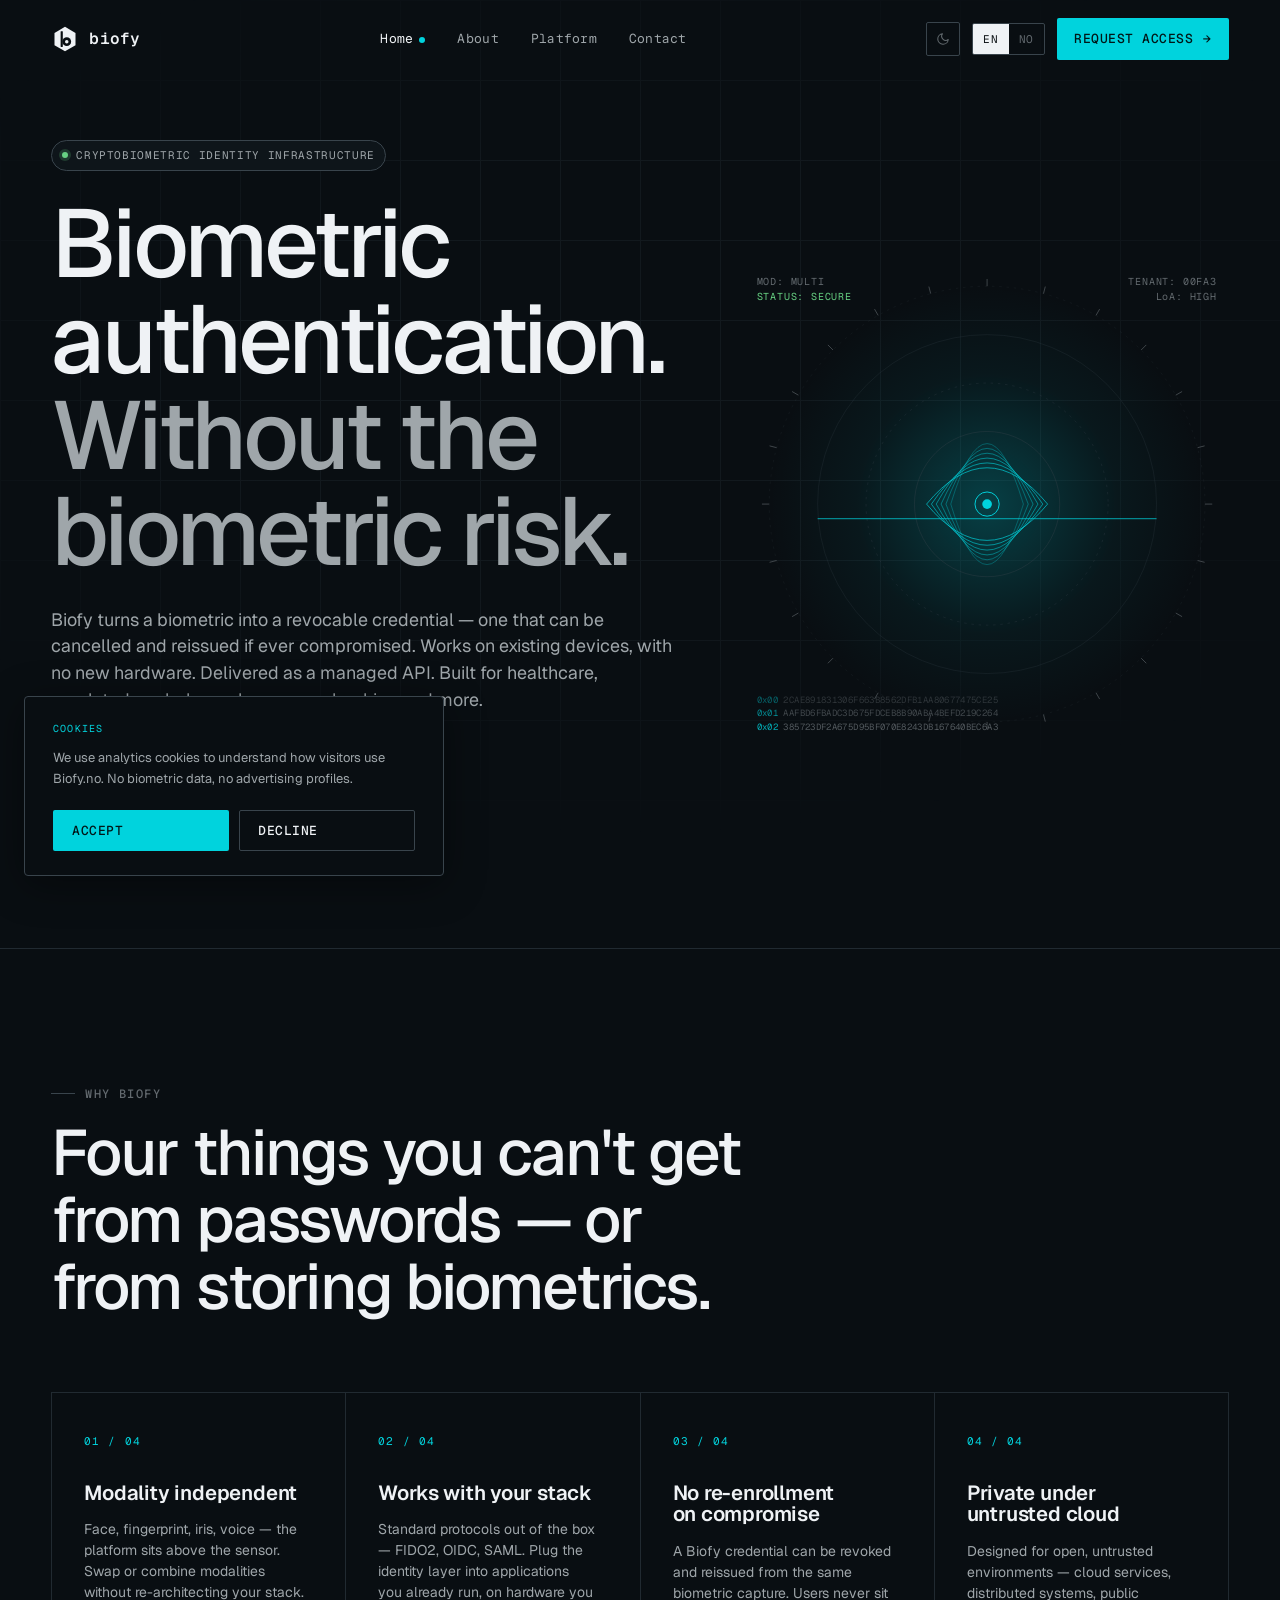
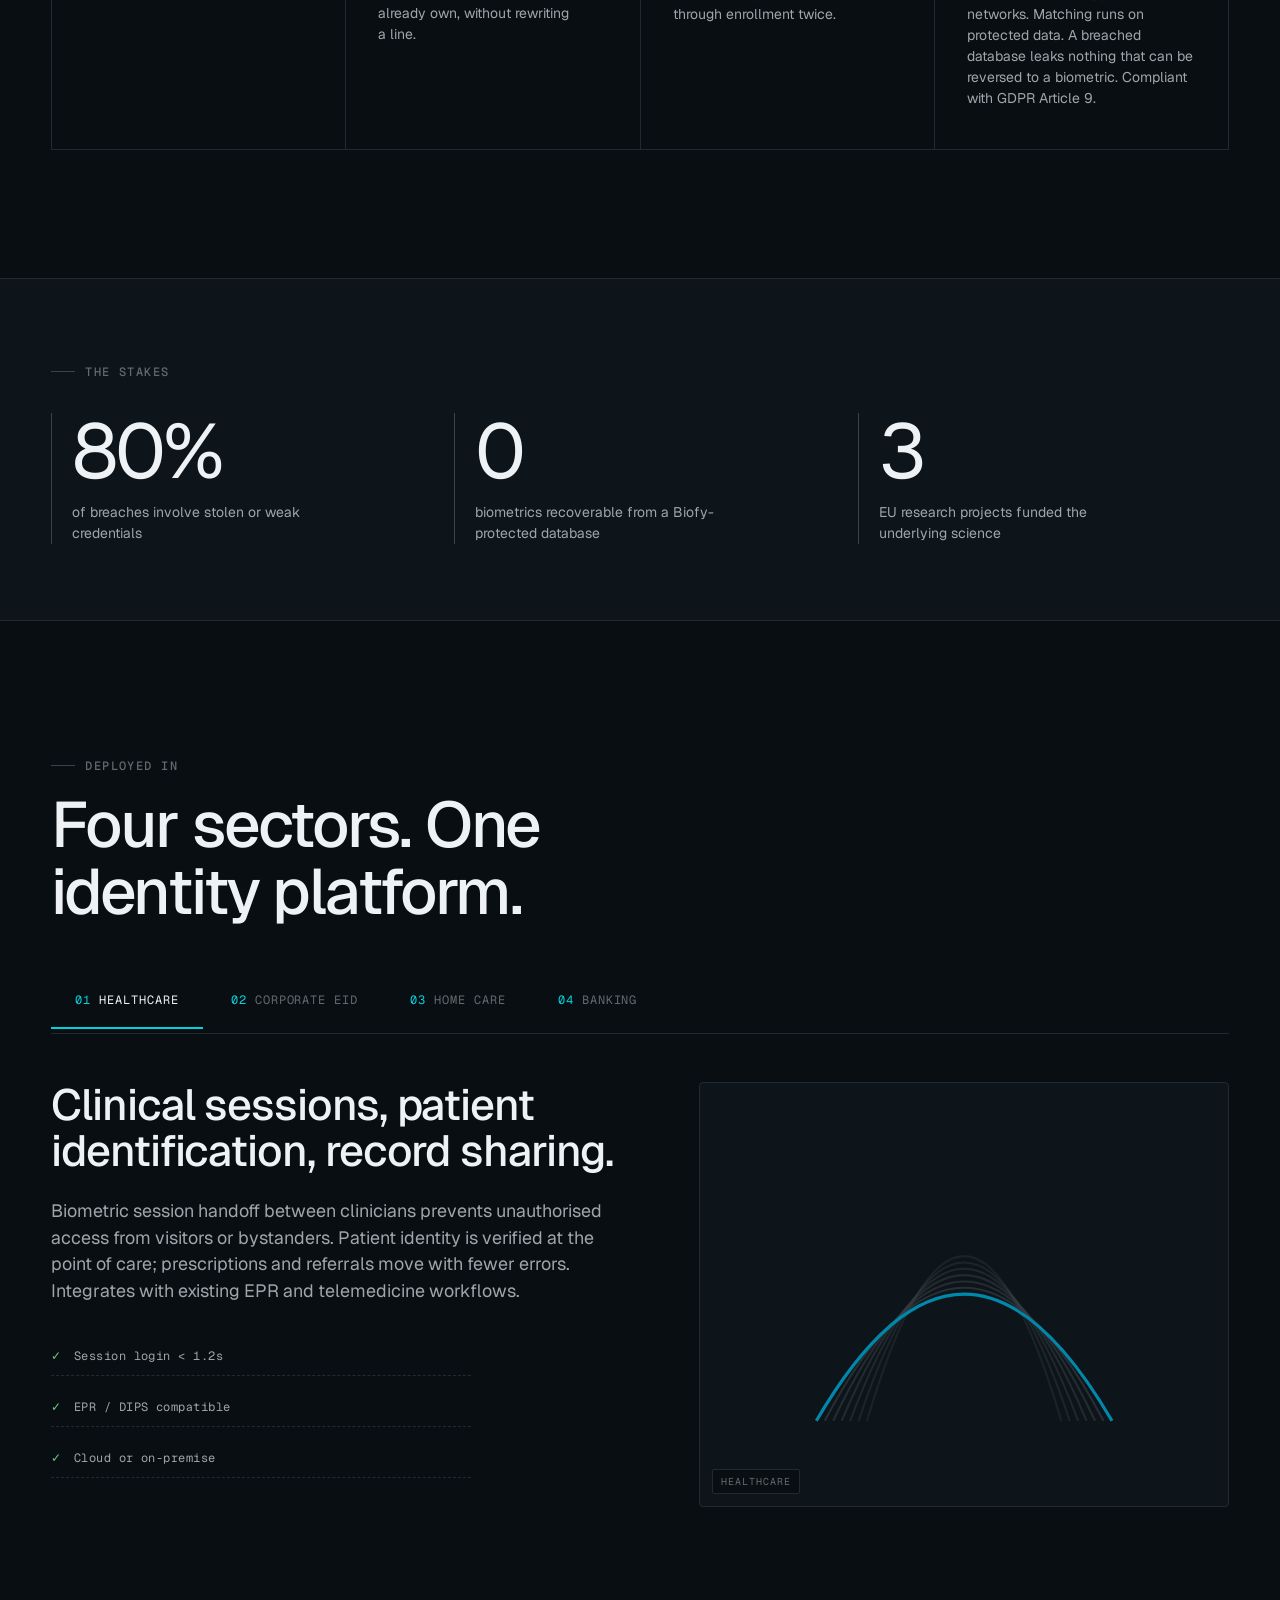
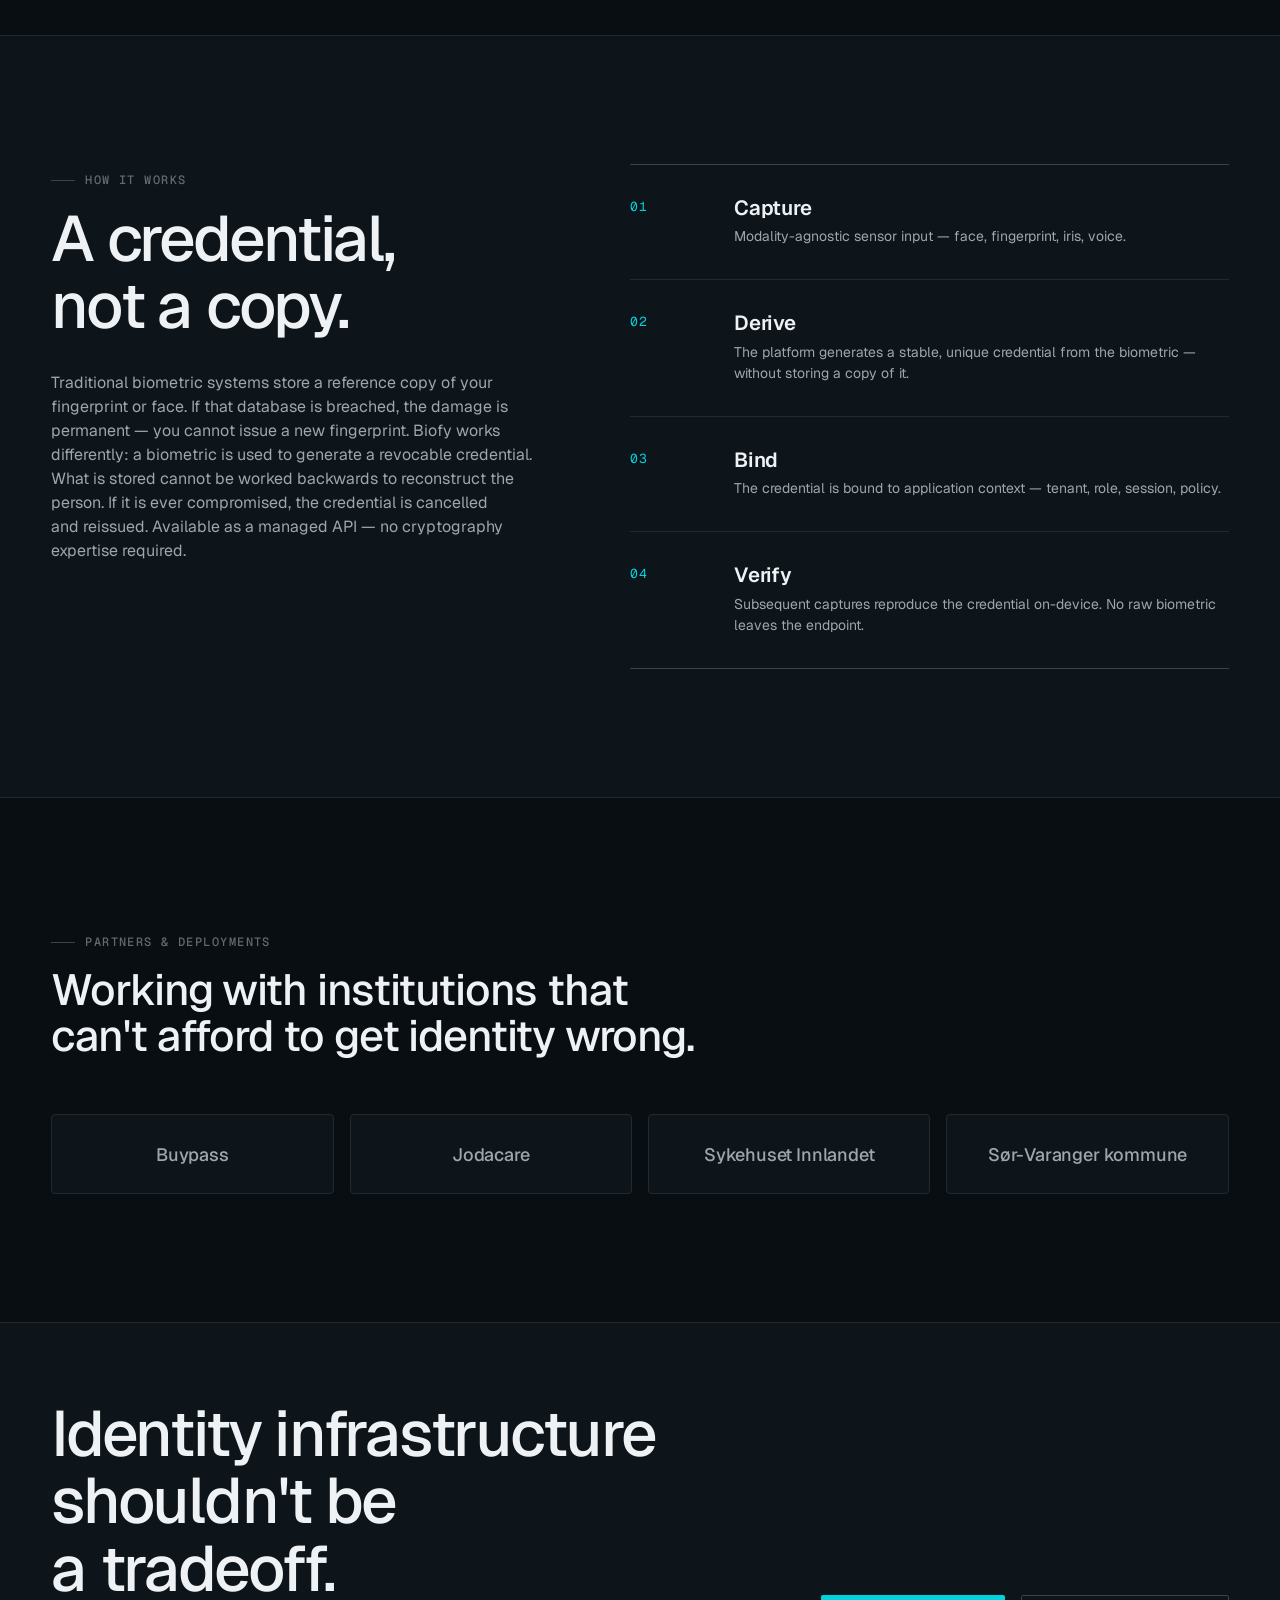
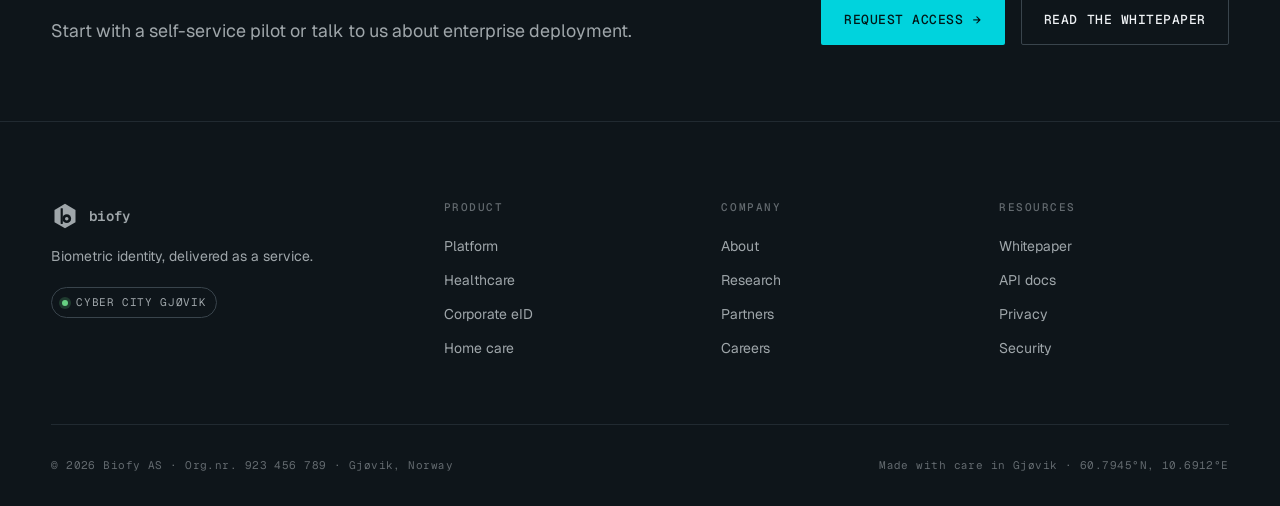
==== index.html @ 2d78adfe "Added intial web" ====
<!DOCTYPE html><html lang="en" data-theme="dark" data-scroll-behavior="smooth"><head><meta charSet="utf-8"/><meta name="viewport" content="width=device-width, initial-scale=1"/><link rel="stylesheet" href="/_next/static/chunks/0jp2jo.obcxv0.css" data-precedence="next"/><link rel="preload" as="script" fetchPriority="low" href="/_next/static/chunks/0y_wgo4lu8n.h.js"/><script src="/_next/static/chunks/0pqt~8bl3ukh4.js" async=""></script><script src="/_next/static/chunks/0v9c2uadhpd-i.js" async=""></script><script src="/_next/static/chunks/11wkea2fau5qv.js" async=""></script><script src="/_next/static/chunks/turbopack-0gbx_bzc98.e-.js" async=""></script><script src="/_next/static/chunks/089bbpl0bg1zu.js" async=""></script><script src="/_next/static/chunks/0~1-0-_nb18x6.js" async=""></script><script src="/_next/static/chunks/01xlw8hd842-c.js" async=""></script><script src="/_next/static/chunks/0p.-lf2bqux9h.js" async=""></script><script src="/_next/static/chunks/0ljwtwwk5x-9u.js" async=""></script><title>Biometric Authentication Without the Biometric Risk</title><meta name="description" content="Biofy turns a biometric into a revocable credential — one that can be cancelled and reissued if ever compromised. Works on existing devices. Built for healthcare, corporate eID, home care, and banking."/><meta name="robots" content="index, follow"/><link rel="canonical" href="https://biofy.no"/><meta property="og:title" content="Biometric Authentication Without the Biometric Risk | Biofy"/><meta property="og:description" content="Biofy turns a biometric into a revocable credential — one that can be cancelled and reissued if ever compromised. Works on existing devices. Built for healthcare, corporate eID, home care, and banking."/><meta property="og:url" content="https://biofy.no"/><meta property="og:image" content="https://biofy.no/opengraph-image?a1b4f851bb68a348"/><meta property="og:image:type" content="image/png"/><meta property="og:image:width" content="1200"/><meta property="og:image:height" content="630"/><meta property="og:image:alt" content="Biofy — Biometric authentication without the biometric risk"/><meta name="twitter:card" content="summary_large_image"/><meta name="twitter:title" content="Biofy — Biometric authentication without the biometric risk"/><meta name="twitter:description" content="Biofy turns a biometric into a revocable credential — breach-safe, revocable, and delivered as a managed API."/><meta name="twitter:image" content="https://biofy.no/opengraph-image?a1b4f851bb68a348"/><meta name="twitter:image:alt" content="Biofy — Biometric authentication without the biometric risk"/><meta name="twitter:image:type" content="image/png"/><meta name="twitter:image:width" content="1200"/><meta name="twitter:image:height" content="630"/><link rel="icon" href="/icon.svg?icon.0kzghrd9e~~87.svg" sizes="any" type="image/svg+xml"/><script>
(function(){try{var t=localStorage.getItem('biofy-theme');if(t!=='dark'&&t!=='light')t='dark';document.documentElement.setAttribute('data-theme',t);}catch(e){document.documentElement.setAttribute('data-theme','dark');}})();
</script><script src="/_next/static/chunks/03~yq9q893hmn.js" noModule=""></script></head><body><div hidden=""><!--$--><!--/$--></div><script type="application/ld+json">{"@context":"https://schema.org","@type":"Organization","name":"Biofy AS","url":"https://biofy.no","foundingDate":"2020","description":"Norwegian deep-tech company commercialising cryptobiometric identity, developed at Cyber City, NTNU.","address":{"@type":"PostalAddress","addressLocality":"Gjøvik","addressCountry":"NO"},"contactPoint":{"@type":"ContactPoint","email":"hello@biofy.no","contactType":"customer service"},"sameAs":["https://biofy.no"]}</script><nav class="nav "><div class="container nav-inner"><a class="logo" href="/"><svg width="28" height="28" viewBox="0 0 64 64" fill="none" class="block shrink-0" aria-label="Biofy mark"><defs><mask id="bmask-28"><rect width="64" height="64" fill="white"></rect><rect x="22" y="14" width="5" height="36" fill="black" rx="1"></rect><circle cx="36" cy="38" r="10" fill="black"></circle><circle cx="36" cy="38" r="4" fill="white"></circle></mask></defs><path d="M32 4 L56 18 L56 46 L32 60 L8 46 L8 18 Z" fill="currentColor" mask="url(#bmask-28)"></path><circle cx="36" cy="38" r="2" fill="currentColor"></circle></svg><span>biofy</span></a><div class="nav-links"><a class="nav-link active" href="/">Home</a><a class="nav-link " href="/about">About</a><a class="nav-link " href="/platform">Platform</a><a class="nav-link " href="/contact">Contact</a></div><div class="nav-actions"><button aria-label="Toggle theme" style="width:34px;height:34px;border:1px solid var(--line-strong);border-radius:var(--radius);display:grid;place-items:center;color:var(--fg-muted);transition:color 0.15s, border-color 0.15s"><svg viewBox="0 0 24 24" fill="none" stroke="currentColor" stroke-width="1.8" stroke-linecap="round" stroke-linejoin="round" style="width:14px;height:14px"><path d="M21 12.8A9 9 0 1 1 11.2 3a7 7 0 0 0 9.8 9.8z"></path></svg></button><div class="lang-switch"><button class="active">EN</button><button class="">NO</button></div><a class="btn btn-primary" style="padding:10px 16px" href="/contact">Request access<!-- --> <span class="arrow">→</span></a><button class="nav-toggle" aria-label="menu"><span></span></button></div></div></nav><main><section class="section" style="padding-top:140px;padding-bottom:80px;position:relative;overflow:hidden"><div class="grid-bg"></div><div class="container" style="position:relative"><div class="hero-grid" style="display:grid;grid-template-columns:minmax(0, 1.3fr) minmax(0, 1fr);gap:64px;align-items:center"><div><div class="chip"><span class="dot"></span>Cryptobiometric identity infrastructure</div><h1 class="h-display" style="margin-top:24px"><span style="display:block;color:var(--fg)">Biometric authentication.</span><span style="display:block;color:var(--fg-dim)">Without the biometric risk.</span></h1><p class="lede" style="margin-top:28px;max-width:56ch">Biofy turns a biometric into a revocable credential — one that can be cancelled and reissued if ever compromised. Works on existing devices, with no new hardware. Delivered as a managed API. Built for healthcare, regulated workplaces, home care, banking and more.</p><div class="row" style="margin-top:40px"><a class="btn btn-primary" href="/platform">See the platform<!-- --> <span class="arrow">→</span></a><a class="btn btn-ghost" href="/contact">Request access</a></div><div style="margin-top:48px;font-family:var(--font-mono);font-size:11px;letter-spacing:0.12em;text-transform:uppercase;color:var(--fg-muted);display:flex;gap:16px;flex-wrap:wrap"><span style="display:inline-flex;align-items:center;gap:8px"><span style="width:4px;height:4px;background:var(--signal);border-radius:50%"></span>NTNU NISlab</span><span style="display:inline-flex;align-items:center;gap:8px"><span style="width:4px;height:4px;background:var(--signal);border-radius:50%"></span>ISO 27001 ready</span><span style="display:inline-flex;align-items:center;gap:8px"><span style="width:4px;height:4px;background:var(--signal);border-radius:50%"></span>API-first</span></div></div><div><div style="position:relative;width:100%;aspect-ratio:1/1;max-width:520px;margin:0 auto;opacity:0;transition:opacity 0.3s"><svg viewBox="0 0 400 400" style="position:absolute;inset:0;width:100%;height:100%"><defs><radialGradient id="hg" cx="50%" cy="50%"><stop offset="0%" stop-color="var(--accent)" stop-opacity="0.25"></stop><stop offset="60%" stop-color="var(--accent)" stop-opacity="0.05"></stop><stop offset="100%" stop-color="var(--accent)" stop-opacity="0"></stop></radialGradient></defs><circle cx="200" cy="200" r="180" fill="url(#hg)"></circle><circle cx="200" cy="200" r="60" fill="none" stroke="var(--line-strong)" stroke-width="0.5" opacity="0.6"></circle><circle cx="200" cy="200" r="100" fill="none" stroke="var(--line-strong)" stroke-width="0.5" stroke-dasharray="2 4" opacity="0.5"></circle><circle cx="200" cy="200" r="140" fill="none" stroke="var(--line-strong)" stroke-width="0.5" opacity="0.4"></circle><circle cx="200" cy="200" r="180" fill="none" stroke="var(--line-strong)" stroke-width="0.5" stroke-dasharray="2 4" opacity="0.3"></circle><line x1="380" y1="200" x2="386" y2="200" stroke="var(--fg-muted)" stroke-width="0.5"></line><line x1="373.9" y1="246.6" x2="379.7" y2="248.1" stroke="var(--fg-muted)" stroke-width="0.5"></line><line x1="355.9" y1="290" x2="361.1" y2="293" stroke="var(--fg-muted)" stroke-width="0.5"></line><line x1="327.3" y1="327.3" x2="331.5" y2="331.5" stroke="var(--fg-muted)" stroke-width="0.5"></line><line x1="290" y1="355.9" x2="293" y2="361.1" stroke="var(--fg-muted)" stroke-width="0.5"></line><line x1="246.6" y1="373.9" x2="248.1" y2="379.7" stroke="var(--fg-muted)" stroke-width="0.5"></line><line x1="200" y1="380" x2="200" y2="386" stroke="var(--fg-muted)" stroke-width="0.5"></line><line x1="153.4" y1="373.9" x2="151.9" y2="379.7" stroke="var(--fg-muted)" stroke-width="0.5"></line><line x1="110" y1="355.9" x2="107" y2="361.1" stroke="var(--fg-muted)" stroke-width="0.5"></line><line x1="72.7" y1="327.3" x2="68.5" y2="331.5" stroke="var(--fg-muted)" stroke-width="0.5"></line><line x1="44.1" y1="290" x2="38.9" y2="293" stroke="var(--fg-muted)" stroke-width="0.5"></line><line x1="26.1" y1="246.6" x2="20.3" y2="248.1" stroke="var(--fg-muted)" stroke-width="0.5"></line><line x1="20" y1="200" x2="14" y2="200" stroke="var(--fg-muted)" stroke-width="0.5"></line><line x1="26.1" y1="153.4" x2="20.3" y2="151.9" stroke="var(--fg-muted)" stroke-width="0.5"></line><line x1="44.1" y1="110" x2="38.9" y2="107" stroke="var(--fg-muted)" stroke-width="0.5"></line><line x1="72.7" y1="72.7" x2="68.5" y2="68.5" stroke="var(--fg-muted)" stroke-width="0.5"></line><line x1="110" y1="44.1" x2="107" y2="38.9" stroke="var(--fg-muted)" stroke-width="0.5"></line><line x1="153.4" y1="26.1" x2="151.9" y2="20.3" stroke="var(--fg-muted)" stroke-width="0.5"></line><line x1="200" y1="20" x2="200" y2="14" stroke="var(--fg-muted)" stroke-width="0.5"></line><line x1="246.6" y1="26.1" x2="248.1" y2="20.3" stroke="var(--fg-muted)" stroke-width="0.5"></line><line x1="290" y1="44.1" x2="293" y2="38.9" stroke="var(--fg-muted)" stroke-width="0.5"></line><line x1="327.3" y1="72.7" x2="331.5" y2="68.5" stroke="var(--fg-muted)" stroke-width="0.5"></line><line x1="355.9" y1="110" x2="361.1" y2="107" stroke="var(--fg-muted)" stroke-width="0.5"></line><line x1="373.9" y1="153.4" x2="379.7" y2="151.9" stroke="var(--fg-muted)" stroke-width="0.5"></line><path d="M 150 200 Q 200 140, 250 200 Q 200 260, 150 200" fill="none" stroke="var(--accent)" stroke-width="0.8" opacity="0.7"></path><path d="M 154 200 Q 200 132, 246 200 Q 200 268, 154 200" fill="none" stroke="var(--accent)" stroke-width="0.8" opacity="0.62"></path><path d="M 158 200 Q 200 124, 242 200 Q 200 276, 158 200" fill="none" stroke="var(--accent)" stroke-width="0.8" opacity="0.54"></path><path d="M 162 200 Q 200 116, 238 200 Q 200 284, 162 200" fill="none" stroke="var(--accent)" stroke-width="0.8" opacity="0.46"></path><path d="M 166 200 Q 200 108, 234 200 Q 200 292, 166 200" fill="none" stroke="var(--accent)" stroke-width="0.8" opacity="0.38"></path><path d="M 170 200 Q 200 100, 230 200 Q 200 300, 170 200" fill="none" stroke="var(--accent)" stroke-width="0.8" opacity="0.3"></path><line x1="60" y1="140" x2="340" y2="140" stroke="var(--accent)" stroke-width="1" opacity="0.6"></line><circle cx="200" cy="200" r="4" fill="var(--accent)"></circle><circle cx="200" cy="200" r="10" fill="none" stroke="var(--accent)" stroke-width="0.8"></circle></svg><div style="position:absolute;top:12px;left:12px;font-family:var(--font-mono);font-size:10px;letter-spacing:0.08em;color:var(--fg-muted)"><div>MOD: MULTI</div><div style="color:var(--signal)">STATUS: SECURE</div></div><div style="position:absolute;top:12px;right:12px;font-family:var(--font-mono);font-size:10px;letter-spacing:0.08em;color:var(--fg-muted);text-align:right"><div>TENANT: 00FA3</div><div>LoA: HIGH</div></div><div style="position:absolute;bottom:12px;left:12px;right:12px;font-family:var(--font-mono);font-size:9px;letter-spacing:0.04em;color:var(--fg-muted);line-height:1.5"><div style="opacity:0.4;white-space:nowrap;overflow:hidden"><span style="color:var(--accent)">0x<!-- -->00</span>  <span>3B8BD16DF83AA4919256CC4DC8DE916F1BF360EB</span></div><div style="opacity:0.6000000000000001;white-space:nowrap;overflow:hidden"><span style="color:var(--accent)">0x<!-- -->01</span>  <span>B9E81E4064CD1BB0549F121711EE6CE68998643A</span></div><div style="opacity:0.8;white-space:nowrap;overflow:hidden"><span style="color:var(--accent)">0x<!-- -->02</span>  <span>37356B24D15182C016D868E16AFE277EE73C687A</span></div></div></div></div></div></div></section><section class="section" style="border-top:1px solid var(--line)"><div class="container"><div class="reveal" style="max-width:800px;margin-bottom:72px"><span class="eyebrow">Why Biofy</span><h2 class="h1" style="margin-top:16px">Four things you can&#x27;t get from passwords — or from storing biometrics.</h2></div><div style="display:grid;grid-template-columns:repeat(auto-fit, minmax(260px, 1fr));border-top:1px solid var(--line);border-left:1px solid var(--line)"><div class="reveal" style="padding:40px 32px;border-right:1px solid var(--line);border-bottom:1px solid var(--line);background:var(--bg);min-height:280px;transition:background 0.2s"><div style="font-family:var(--font-mono);font-size:11px;letter-spacing:0.1em;color:var(--accent);margin-bottom:32px">01<!-- --> / 04</div><h3 class="h3" style="margin-bottom:16px">Modality independent</h3><p style="font-size:14px">Face, fingerprint, iris, voice — the platform sits above the sensor. Swap or combine modalities without re-architecting your stack.</p></div><div class="reveal" style="padding:40px 32px;border-right:1px solid var(--line);border-bottom:1px solid var(--line);background:var(--bg);min-height:280px;transition:background 0.2s"><div style="font-family:var(--font-mono);font-size:11px;letter-spacing:0.1em;color:var(--accent);margin-bottom:32px">02<!-- --> / 04</div><h3 class="h3" style="margin-bottom:16px">Works with your stack</h3><p style="font-size:14px">Standard protocols out of the box — FIDO2, OIDC, SAML. Plug the identity layer into applications you already run, on hardware you already own, without rewriting a line.</p></div><div class="reveal" style="padding:40px 32px;border-right:1px solid var(--line);border-bottom:1px solid var(--line);background:var(--bg);min-height:280px;transition:background 0.2s"><div style="font-family:var(--font-mono);font-size:11px;letter-spacing:0.1em;color:var(--accent);margin-bottom:32px">03<!-- --> / 04</div><h3 class="h3" style="margin-bottom:16px">No re-enrollment on compromise</h3><p style="font-size:14px">A Biofy credential can be revoked and reissued from the same biometric capture. Users never sit through enrollment twice.</p></div><div class="reveal" style="padding:40px 32px;border-right:1px solid var(--line);border-bottom:1px solid var(--line);background:var(--bg);min-height:280px;transition:background 0.2s"><div style="font-family:var(--font-mono);font-size:11px;letter-spacing:0.1em;color:var(--accent);margin-bottom:32px">04<!-- --> / 04</div><h3 class="h3" style="margin-bottom:16px">Private under untrusted cloud</h3><p style="font-size:14px">Designed for open, untrusted environments — cloud services, distributed systems, public networks. Matching runs on protected data. A breached database leaks nothing that can be reversed to a biometric. Compliant with GDPR Article 9.</p></div></div></div></section><section class="section-sm" style="border-top:1px solid var(--line);background:var(--bg-1)"><div class="container"><span class="eyebrow reveal">The stakes</span><div style="margin-top:32px;display:grid;grid-template-columns:repeat(auto-fit, minmax(220px, 1fr));gap:32px"><div class="reveal" style="border-left:1px solid var(--line-strong);padding-left:20px"><div style="font-family:var(--font-sans);font-size:clamp(48px, 6vw, 80px);font-weight:400;letter-spacing:-0.04em;line-height:1;color:var(--fg)">80%</div><div style="margin-top:12px;color:var(--fg-dim);font-size:14px;max-width:260px">of breaches involve stolen or weak credentials</div></div><div class="reveal" style="border-left:1px solid var(--line-strong);padding-left:20px"><div style="font-family:var(--font-sans);font-size:clamp(48px, 6vw, 80px);font-weight:400;letter-spacing:-0.04em;line-height:1;color:var(--fg)">0</div><div style="margin-top:12px;color:var(--fg-dim);font-size:14px;max-width:260px">biometrics recoverable from a Biofy-protected database</div></div><div class="reveal" style="border-left:1px solid var(--line-strong);padding-left:20px"><div style="font-family:var(--font-sans);font-size:clamp(48px, 6vw, 80px);font-weight:400;letter-spacing:-0.04em;line-height:1;color:var(--fg)">3</div><div style="margin-top:12px;color:var(--fg-dim);font-size:14px;max-width:260px">EU research projects funded the underlying science</div></div></div></div></section><section class="section" style="border-top:1px solid var(--line)"><div class="container"><div class="reveal" style="margin-bottom:48px;max-width:760px"><span class="eyebrow">Deployed in</span><h2 class="h1" style="margin-top:16px">Four sectors. One identity platform.</h2></div><div class="reveal" style="display:flex;gap:4px;border-bottom:1px solid var(--line);margin-bottom:48px;padding-bottom:5px;overflow-x:auto"><button style="padding:18px 24px;font-family:var(--font-mono);font-size:12px;letter-spacing:0.08em;text-transform:uppercase;color:var(--fg);border-bottom:2px solid var(--accent);margin-bottom:-1px;transition:all 0.2s;white-space:nowrap"><span style="color:var(--accent);margin-right:8px">0<!-- -->1</span>Healthcare</button><button style="padding:18px 24px;font-family:var(--font-mono);font-size:12px;letter-spacing:0.08em;text-transform:uppercase;color:var(--fg-muted);border-bottom:2px solid transparent;margin-bottom:-1px;transition:all 0.2s;white-space:nowrap"><span style="color:var(--accent);margin-right:8px">0<!-- -->2</span>Corporate eID</button><button style="padding:18px 24px;font-family:var(--font-mono);font-size:12px;letter-spacing:0.08em;text-transform:uppercase;color:var(--fg-muted);border-bottom:2px solid transparent;margin-bottom:-1px;transition:all 0.2s;white-space:nowrap"><span style="color:var(--accent);margin-right:8px">0<!-- -->3</span>Home care</button><button style="padding:18px 24px;font-family:var(--font-mono);font-size:12px;letter-spacing:0.08em;text-transform:uppercase;color:var(--fg-muted);border-bottom:2px solid transparent;margin-bottom:-1px;transition:all 0.2s;white-space:nowrap"><span style="color:var(--accent);margin-right:8px">0<!-- -->4</span>Banking</button></div><div class="uc-grid reveal" style="display:grid;grid-template-columns:minmax(0, 1.1fr) minmax(0, 1fr);gap:64px;align-items:start"><div><h3 class="h2" style="margin-bottom:24px">Clinical sessions, patient identification, record sharing.</h3><p class="lede" style="margin-bottom:32px">Biometric session handoff between clinicians prevents unauthorised access from visitors or bystanders. Patient identity is verified at the point of care; prescriptions and referrals move with fewer errors. Integrates with existing EPR and telemedicine workflows.</p><div style="display:grid;gap:12px;max-width:420px"><div style="display:flex;align-items:center;gap:12px;padding:10px 0;border-bottom:1px dashed var(--line);font-family:var(--font-mono);font-size:12px;letter-spacing:0.04em;color:var(--fg-dim)"><span style="color:var(--signal)">✓</span>Session login &lt; 1.2s</div><div style="display:flex;align-items:center;gap:12px;padding:10px 0;border-bottom:1px dashed var(--line);font-family:var(--font-mono);font-size:12px;letter-spacing:0.04em;color:var(--fg-dim)"><span style="color:var(--signal)">✓</span>EPR / DIPS compatible</div><div style="display:flex;align-items:center;gap:12px;padding:10px 0;border-bottom:1px dashed var(--line);font-family:var(--font-mono);font-size:12px;letter-spacing:0.04em;color:var(--fg-dim)"><span style="color:var(--signal)">✓</span>Cloud or on-premise</div></div></div><div style="aspect-ratio:5/4;border-radius:var(--radius-lg);overflow:hidden;border:1px solid var(--line);background:var(--bg-1);position:relative"><svg viewBox="0 0 200 200" width="100%" height="100%" class="block w-full h-full" aria-hidden="true"><path d="M 30 160 Q 100 40, 170 160" stroke="var(--color-dim)" stroke-width="1" fill="none" opacity="0.6"></path><path d="M 34 160 Q 100 34, 166 160" stroke="var(--color-dim)" stroke-width="1" fill="none" opacity="0.5499999999999999"></path><path d="M 38 160 Q 100 28, 162 160" stroke="var(--color-dim)" stroke-width="1" fill="none" opacity="0.5"></path><path d="M 42 160 Q 100 22, 158 160" stroke="var(--color-dim)" stroke-width="1" fill="none" opacity="0.44999999999999996"></path><path d="M 46 160 Q 100 16, 154 160" stroke="var(--color-dim)" stroke-width="1" fill="none" opacity="0.39999999999999997"></path><path d="M 50 160 Q 100 10, 150 160" stroke="var(--color-dim)" stroke-width="1" fill="none" opacity="0.35"></path><path d="M 54 160 Q 100 4, 146 160" stroke="var(--color-dim)" stroke-width="1" fill="none" opacity="0.29999999999999993"></path><path d="M 30 160 Q 100 40, 170 160" stroke="var(--color-primary)" stroke-width="1.5" fill="none"></path></svg><div style="position:absolute;bottom:12px;left:12px;font-family:var(--font-mono);font-size:10px;letter-spacing:0.1em;text-transform:uppercase;color:var(--fg-muted);background:var(--bg);border:1px solid var(--line);border-radius:2px;padding:4px 8px">Healthcare</div></div></div></div></section><section class="section" style="border-top:1px solid var(--line);background:var(--bg-1)"><div class="container"><div class="how-grid" style="display:grid;grid-template-columns:minmax(0, 1fr) minmax(0, 1.2fr);gap:80px;align-items:start"><div class="reveal" style="position:sticky;top:120px"><span class="eyebrow">How it works</span><h2 class="h1" style="margin-top:16px">A credential, not a copy.</h2><p class="mt-m">Traditional biometric systems store a reference copy of your fingerprint or face. If that database is breached, the damage is permanent — you cannot issue a new fingerprint. Biofy works differently: a biometric is used to generate a revocable credential. What is stored cannot be worked backwards to reconstruct the person. If it is ever compromised, the credential is cancelled and reissued. Available as a managed API — no cryptography expertise required.</p></div><div><div class="reveal" style="display:grid;grid-template-columns:80px 1fr;gap:24px;padding:32px 0;border-top:1px solid var(--line-strong);border-bottom:none"><div style="font-family:var(--font-mono);font-size:13px;color:var(--accent);letter-spacing:0.08em">01</div><div><h3 class="h3" style="margin-bottom:8px">Capture</h3><p style="font-size:14px">Modality-agnostic sensor input — face, fingerprint, iris, voice.</p></div></div><div class="reveal" style="display:grid;grid-template-columns:80px 1fr;gap:24px;padding:32px 0;border-top:1px solid var(--line);border-bottom:none"><div style="font-family:var(--font-mono);font-size:13px;color:var(--accent);letter-spacing:0.08em">02</div><div><h3 class="h3" style="margin-bottom:8px">Derive</h3><p style="font-size:14px">The platform generates a stable, unique credential from the biometric — without storing a copy of it.</p></div></div><div class="reveal" style="display:grid;grid-template-columns:80px 1fr;gap:24px;padding:32px 0;border-top:1px solid var(--line);border-bottom:none"><div style="font-family:var(--font-mono);font-size:13px;color:var(--accent);letter-spacing:0.08em">03</div><div><h3 class="h3" style="margin-bottom:8px">Bind</h3><p style="font-size:14px">The credential is bound to application context — tenant, role, session, policy.</p></div></div><div class="reveal" style="display:grid;grid-template-columns:80px 1fr;gap:24px;padding:32px 0;border-top:1px solid var(--line);border-bottom:1px solid var(--line-strong)"><div style="font-family:var(--font-mono);font-size:13px;color:var(--accent);letter-spacing:0.08em">04</div><div><h3 class="h3" style="margin-bottom:8px">Verify</h3><p style="font-size:14px">Subsequent captures reproduce the credential on-device. No raw biometric leaves the endpoint.</p></div></div></div></div></div></section><section class="section" style="border-top:1px solid var(--line)"><div class="container"><div class="reveal" style="max-width:760px;margin-bottom:56px"><span class="eyebrow">Partners &amp; deployments</span><h2 class="h2" style="margin-top:16px">Working with institutions that can&#x27;t afford to get identity wrong.</h2></div><div class="reveal" style="display:grid;grid-template-columns:repeat(auto-fit, minmax(200px, 1fr));gap:16px"><div style="height:80px;display:grid;place-items:center;border:1px solid var(--line);border-radius:var(--radius-lg);background:var(--bg-1);padding:0 24px;transition:border-color 0.2s, color 0.2s;color:var(--fg-dim)"><span style="font-family:var(--font-sans);font-size:18px;font-weight:500;letter-spacing:-0.01em">Buypass</span></div><div style="height:80px;display:grid;place-items:center;border:1px solid var(--line);border-radius:var(--radius-lg);background:var(--bg-1);padding:0 24px;transition:border-color 0.2s, color 0.2s;color:var(--fg-dim)"><span style="font-family:var(--font-sans);font-size:18px;font-weight:500;letter-spacing:-0.01em">Jodacare</span></div><div style="height:80px;display:grid;place-items:center;border:1px solid var(--line);border-radius:var(--radius-lg);background:var(--bg-1);padding:0 24px;transition:border-color 0.2s, color 0.2s;color:var(--fg-dim)"><span style="font-family:var(--font-sans);font-size:18px;font-weight:500;letter-spacing:-0.01em">Sykehuset Innlandet</span></div><div style="height:80px;display:grid;place-items:center;border:1px solid var(--line);border-radius:var(--radius-lg);background:var(--bg-1);padding:0 24px;transition:border-color 0.2s, color 0.2s;color:var(--fg-dim)"><span style="font-family:var(--font-sans);font-size:18px;font-weight:500;letter-spacing:-0.01em">Sør-Varanger kommune</span></div></div></div></section><section class="section-sm" style="border-top:1px solid var(--line);background:var(--bg-1)"><div class="container"><div class="reveal" style="display:flex;justify-content:space-between;align-items:flex-end;gap:48px;flex-wrap:wrap"><div style="max-width:640px"><h2 class="h1">Identity infrastructure shouldn&#x27;t be a tradeoff.</h2><p class="lede mt-s">Start with a self-service pilot or talk to us about enterprise deployment.</p></div><div class="row"><a class="btn btn-primary" href="/contact">Request access<!-- --> <span class="arrow">→</span></a><a class="btn btn-ghost" href="/platform">Read the whitepaper</a></div></div></div></section></main><!--$--><!--/$--><footer class="footer"><div class="container"><div class="footer-grid"><div><a class="logo" style="margin-bottom:16px" href="/"><svg width="28" height="28" viewBox="0 0 64 64" fill="none" class="block shrink-0" aria-label="Biofy mark"><defs><mask id="bmask-28"><rect width="64" height="64" fill="white"></rect><rect x="22" y="14" width="5" height="36" fill="black" rx="1"></rect><circle cx="36" cy="38" r="10" fill="black"></circle><circle cx="36" cy="38" r="4" fill="white"></circle></mask></defs><path d="M32 4 L56 18 L56 46 L32 60 L8 46 L8 18 Z" fill="currentColor" mask="url(#bmask-28)"></path><circle cx="36" cy="38" r="2" fill="currentColor"></circle></svg><span>biofy</span></a><p style="font-size:14px;max-width:300px;margin-top:12px">Biometric identity, delivered as a service.</p><div class="chip" style="margin-top:20px"><span class="dot"></span>Cyber City Gjøvik</div></div><div><h4>Product</h4><ul><li><a href="/platform">Platform</a></li><li><a href="/platform">Healthcare</a></li><li><a href="/platform">Corporate eID</a></li><li><a href="/platform">Home care</a></li></ul></div><div><h4>Company</h4><ul><li><a href="/about">About</a></li><li><a href="/about">Research</a></li><li><a href="/about">Partners</a></li><li><a href="/about">Careers</a></li></ul></div><div><h4>Resources</h4><ul><li><a href="/contact">Whitepaper</a></li><li><a href="/contact">API docs</a></li><li><a href="/contact">Privacy</a></li><li><a href="/contact">Security</a></li></ul></div></div><div class="footer-bottom"><span>© 2026 Biofy AS · Org.nr. 923 456 789 · Gjøvik, Norway</span><span>Made with care in Gjøvik<!-- --> · 60.7945°N, 10.6912°E</span></div></div></footer><script src="/_next/static/chunks/0y_wgo4lu8n.h.js" id="_R_" async=""></script><script>(self.__next_f=self.__next_f||[]).push([0])</script><script>self.__next_f.push([1,"1:\"$Sreact.fragment\"\n2:I[25267,[\"/_next/static/chunks/089bbpl0bg1zu.js\",\"/_next/static/chunks/0~1-0-_nb18x6.js\"],\"ThemeProvider\"]\n3:I[73297,[\"/_next/static/chunks/089bbpl0bg1zu.js\",\"/_next/static/chunks/0~1-0-_nb18x6.js\"],\"LanguageProvider\"]\n4:I[5164,[\"/_next/static/chunks/089bbpl0bg1zu.js\",\"/_next/static/chunks/0~1-0-_nb18x6.js\"],\"Nav\"]\n5:I[39756,[\"/_next/static/chunks/01xlw8hd842-c.js\",\"/_next/static/chunks/0p.-lf2bqux9h.js\"],\"default\"]\n6:I[37457,[\"/_next/static/chunks/01xlw8hd842-c.js\",\"/_next/static/chunks/0p.-lf2bqux9h.js\"],\"default\"]\n7:I[22016,[\"/_next/static/chunks/089bbpl0bg1zu.js\",\"/_next/static/chunks/0~1-0-_nb18x6.js\"],\"\"]\n8:I[41710,[\"/_next/static/chunks/089bbpl0bg1zu.js\",\"/_next/static/chunks/0~1-0-_nb18x6.js\"],\"Footer\"]\n9:I[42619,[\"/_next/static/chunks/089bbpl0bg1zu.js\",\"/_next/static/chunks/0~1-0-_nb18x6.js\"],\"CookieConsent\"]\na:I[48908,[\"/_next/static/chunks/089bbpl0bg1zu.js\",\"/_next/static/chunks/0~1-0-_nb18x6.js\",\"/_next/static/chunks/0ljwtwwk5x-9u.js\"],\"HomeClient\"]\nb:I[97367,[\"/_next/static/chunks/01xlw8hd842-c.js\",\"/_next/static/chunks/0p.-lf2bqux9h.js\"],\"OutletBoundary\"]\nc:\"$Sreact.suspense\"\ne:I[97367,[\"/_next/static/chunks/01xlw8hd842-c.js\",\"/_next/static/chunks/0p.-lf2bqux9h.js\"],\"ViewportBoundary\"]\n10:I[97367,[\"/_next/static/chunks/01xlw8hd842-c.js\",\"/_next/static/chunks/0p.-lf2bqux9h.js\"],\"MetadataBoundary\"]\n12:I[68027,[\"/_next/static/chunks/089bbpl0bg1zu.js\",\"/_next/static/chunks/0~1-0-_nb18x6.js\"],\"default\",1]\n:HL[\"/_next/static/chunks/0jp2jo.obcxv0.css\",\"style\"]\n"])</script><script>self.__next_f.push([1,"0:{\"P\":null,\"c\":[\"\",\"\"],\"q\":\"\",\"i\":false,\"f\":[[[\"\",{\"children\":[\"__PAGE__\",{}]},\"$undefined\",\"$undefined\",16],[[\"$\",\"$1\",\"c\",{\"children\":[[[\"$\",\"link\",\"0\",{\"rel\":\"stylesheet\",\"href\":\"/_next/static/chunks/0jp2jo.obcxv0.css\",\"precedence\":\"next\",\"crossOrigin\":\"$undefined\",\"nonce\":\"$undefined\"}],[\"$\",\"script\",\"script-0\",{\"src\":\"/_next/static/chunks/089bbpl0bg1zu.js\",\"async\":true,\"nonce\":\"$undefined\"}],[\"$\",\"script\",\"script-1\",{\"src\":\"/_next/static/chunks/0~1-0-_nb18x6.js\",\"async\":true,\"nonce\":\"$undefined\"}]],[\"$\",\"html\",null,{\"lang\":\"en\",\"data-theme\":\"dark\",\"data-scroll-behavior\":\"smooth\",\"suppressHydrationWarning\":true,\"children\":[[\"$\",\"head\",null,{\"children\":[\"$\",\"script\",null,{\"dangerouslySetInnerHTML\":{\"__html\":\"\\n(function(){try{var t=localStorage.getItem('biofy-theme');if(t!=='dark'\u0026\u0026t!=='light')t='dark';document.documentElement.setAttribute('data-theme',t);}catch(e){document.documentElement.setAttribute('data-theme','dark');}})();\\n\"}}]}],[\"$\",\"body\",null,{\"children\":[[\"$\",\"script\",null,{\"type\":\"application/ld+json\",\"dangerouslySetInnerHTML\":{\"__html\":\"{\\\"@context\\\":\\\"https://schema.org\\\",\\\"@type\\\":\\\"Organization\\\",\\\"name\\\":\\\"Biofy AS\\\",\\\"url\\\":\\\"https://biofy.no\\\",\\\"foundingDate\\\":\\\"2020\\\",\\\"description\\\":\\\"Norwegian deep-tech company commercialising cryptobiometric identity, developed at Cyber City, NTNU.\\\",\\\"address\\\":{\\\"@type\\\":\\\"PostalAddress\\\",\\\"addressLocality\\\":\\\"Gjøvik\\\",\\\"addressCountry\\\":\\\"NO\\\"},\\\"contactPoint\\\":{\\\"@type\\\":\\\"ContactPoint\\\",\\\"email\\\":\\\"hello@biofy.no\\\",\\\"contactType\\\":\\\"customer service\\\"},\\\"sameAs\\\":[\\\"https://biofy.no\\\"]}\"}}],[\"$\",\"$L2\",null,{\"children\":[\"$\",\"$L3\",null,{\"children\":[[\"$\",\"$L4\",null,{}],[\"$\",\"$L5\",null,{\"parallelRouterKey\":\"children\",\"error\":\"$undefined\",\"errorStyles\":\"$undefined\",\"errorScripts\":\"$undefined\",\"template\":[\"$\",\"$L6\",null,{}],\"templateStyles\":\"$undefined\",\"templateScripts\":\"$undefined\",\"notFound\":[[\"$\",\"main\",null,{\"children\":[\"$\",\"section\",null,{\"className\":\"section\",\"style\":{\"paddingTop\":160,\"paddingBottom\":120,\"minHeight\":\"60vh\",\"display\":\"flex\",\"alignItems\":\"center\"},\"children\":[\"$\",\"div\",null,{\"className\":\"container\",\"children\":[[\"$\",\"div\",null,{\"style\":{\"fontFamily\":\"var(--font-mono)\",\"fontSize\":11,\"letterSpacing\":\"0.12em\",\"textTransform\":\"uppercase\",\"color\":\"var(--accent)\",\"marginBottom\":24},\"children\":\"404\"}],[\"$\",\"h1\",null,{\"className\":\"h-display\",\"style\":{\"marginBottom\":24,\"maxWidth\":\"14ch\"},\"children\":\"Page not found.\"}],[\"$\",\"p\",null,{\"className\":\"lede\",\"style\":{\"maxWidth\":\"42ch\",\"marginBottom\":48},\"children\":\"The page you're looking for doesn't exist or has been moved.\"}],[\"$\",\"div\",null,{\"className\":\"row\",\"children\":[[\"$\",\"$L7\",null,{\"href\":\"/\",\"className\":\"btn btn-primary\",\"children\":[\"Back to home \",[\"$\",\"span\",null,{\"className\":\"arrow\",\"children\":\"→\"}]]}],[\"$\",\"$L7\",null,{\"href\":\"/contact\",\"className\":\"btn btn-ghost\",\"children\":\"Contact us\"}]]}]]}]}]}],[]],\"forbidden\":\"$undefined\",\"unauthorized\":\"$undefined\"}],[\"$\",\"$L8\",null,{}],[\"$\",\"$L9\",null,{}]]}]}]]}]]}]]}],{\"children\":[[\"$\",\"$1\",\"c\",{\"children\":[[\"$\",\"$La\",null,{}],[[\"$\",\"script\",\"script-0\",{\"src\":\"/_next/static/chunks/0ljwtwwk5x-9u.js\",\"async\":true,\"nonce\":\"$undefined\"}]],[\"$\",\"$Lb\",null,{\"children\":[\"$\",\"$c\",null,{\"name\":\"Next.MetadataOutlet\",\"children\":\"$@d\"}]}]]}],{},null,false,null]},null,false,null],[\"$\",\"$1\",\"h\",{\"children\":[null,[\"$\",\"$Le\",null,{\"children\":\"$Lf\"}],[\"$\",\"div\",null,{\"hidden\":true,\"children\":[\"$\",\"$L10\",null,{\"children\":[\"$\",\"$c\",null,{\"name\":\"Next.Metadata\",\"children\":\"$L11\"}]}]}],null]}],false]],\"m\":\"$undefined\",\"G\":[\"$12\",[[\"$\",\"link\",\"0\",{\"rel\":\"stylesheet\",\"href\":\"/_next/static/chunks/0jp2jo.obcxv0.css\",\"precedence\":\"next\",\"crossOrigin\":\"$undefined\",\"nonce\":\"$undefined\"}]]],\"S\":true,\"h\":null,\"s\":\"$undefined\",\"l\":\"$undefined\",\"p\":\"$undefined\",\"d\":\"$undefined\",\"b\":\"FdeENZ-wOZzOGyF2Sh3_O\"}\n"])</script><script>self.__next_f.push([1,"f:[[\"$\",\"meta\",\"0\",{\"charSet\":\"utf-8\"}],[\"$\",\"meta\",\"1\",{\"name\":\"viewport\",\"content\":\"width=device-width, initial-scale=1\"}]]\n"])</script><script>self.__next_f.push([1,"13:I[27201,[\"/_next/static/chunks/01xlw8hd842-c.js\",\"/_next/static/chunks/0p.-lf2bqux9h.js\"],\"IconMark\"]\nd:null\n"])</script><script>self.__next_f.push([1,"11:[[\"$\",\"title\",\"0\",{\"children\":\"Biometric Authentication Without the Biometric Risk\"}],[\"$\",\"meta\",\"1\",{\"name\":\"description\",\"content\":\"Biofy turns a biometric into a revocable credential — one that can be cancelled and reissued if ever compromised. Works on existing devices. Built for healthcare, corporate eID, home care, and banking.\"}],[\"$\",\"meta\",\"2\",{\"name\":\"robots\",\"content\":\"index, follow\"}],[\"$\",\"link\",\"3\",{\"rel\":\"canonical\",\"href\":\"https://biofy.no\"}],[\"$\",\"meta\",\"4\",{\"property\":\"og:title\",\"content\":\"Biometric Authentication Without the Biometric Risk | Biofy\"}],[\"$\",\"meta\",\"5\",{\"property\":\"og:description\",\"content\":\"Biofy turns a biometric into a revocable credential — one that can be cancelled and reissued if ever compromised. Works on existing devices. Built for healthcare, corporate eID, home care, and banking.\"}],[\"$\",\"meta\",\"6\",{\"property\":\"og:url\",\"content\":\"https://biofy.no\"}],[\"$\",\"meta\",\"7\",{\"property\":\"og:image\",\"content\":\"https://biofy.no/opengraph-image?a1b4f851bb68a348\"}],[\"$\",\"meta\",\"8\",{\"property\":\"og:image:type\",\"content\":\"image/png\"}],[\"$\",\"meta\",\"9\",{\"property\":\"og:image:width\",\"content\":\"1200\"}],[\"$\",\"meta\",\"10\",{\"property\":\"og:image:height\",\"content\":\"630\"}],[\"$\",\"meta\",\"11\",{\"property\":\"og:image:alt\",\"content\":\"Biofy — Biometric authentication without the biometric risk\"}],[\"$\",\"meta\",\"12\",{\"name\":\"twitter:card\",\"content\":\"summary_large_image\"}],[\"$\",\"meta\",\"13\",{\"name\":\"twitter:title\",\"content\":\"Biofy — Biometric authentication without the biometric risk\"}],[\"$\",\"meta\",\"14\",{\"name\":\"twitter:description\",\"content\":\"Biofy turns a biometric into a revocable credential — breach-safe, revocable, and delivered as a managed API.\"}],[\"$\",\"meta\",\"15\",{\"name\":\"twitter:image\",\"content\":\"https://biofy.no/opengraph-image?a1b4f851bb68a348\"}],[\"$\",\"meta\",\"16\",{\"name\":\"twitter:image:alt\",\"content\":\"Biofy — Biometric authentication without the biometric risk\"}],[\"$\",\"meta\",\"17\",{\"name\":\"twitter:image:type\",\"content\":\"image/png\"}],[\"$\",\"meta\",\"18\",{\"name\":\"twitter:image:width\",\"content\":\"1200\"}],[\"$\",\"meta\",\"19\",{\"name\":\"twitter:image:height\",\"content\":\"630\"}],[\"$\",\"link\",\"20\",{\"rel\":\"icon\",\"href\":\"/icon.svg?icon.0kzghrd9e~~87.svg\",\"sizes\":\"any\",\"type\":\"image/svg+xml\"}],[\"$\",\"$L13\",\"21\",{}]]\n"])</script></body></html>
---- _next/static/chunks/0jp2jo.obcxv0.css ----
@import "https://fonts.googleapis.com/css2?family=Geist:wght@300;400;500;600;700&family=Geist+Mono:wght@400;500;600&display=swap";
@layer properties{@supports (((-webkit-hyphens:none)) and (not (margin-trim:inline))) or ((-moz-orient:inline) and (not (color:rgb(from red r g b)))){*,:before,:after,::backdrop{--tw-translate-x:0;--tw-translate-y:0;--tw-translate-z:0;--tw-rotate-x:initial;--tw-rotate-y:initial;--tw-rotate-z:initial;--tw-skew-x:initial;--tw-skew-y:initial;--tw-space-y-reverse:0;--tw-space-x-reverse:0;--tw-border-style:solid;--tw-leading:initial;--tw-font-weight:initial;--tw-tracking:initial;--tw-ordinal:initial;--tw-slashed-zero:initial;--tw-numeric-figure:initial;--tw-numeric-spacing:initial;--tw-numeric-fraction:initial;--tw-shadow:0 0 #0000;--tw-shadow-color:initial;--tw-shadow-alpha:100%;--tw-inset-shadow:0 0 #0000;--tw-inset-shadow-color:initial;--tw-inset-shadow-alpha:100%;--tw-ring-color:initial;--tw-ring-shadow:0 0 #0000;--tw-inset-ring-color:initial;--tw-inset-ring-shadow:0 0 #0000;--tw-ring-inset:initial;--tw-ring-offset-width:0px;--tw-ring-offset-color:#fff;--tw-ring-offset-shadow:0 0 #0000;--tw-outline-style:solid;--tw-duration:initial;--tw-ease:initial;--tw-content:""}}}@layer theme{:root,:host{--font-sans:"Geist", ui-sans-serif, system-ui, -apple-system, sans-serif;--font-mono:"Geist Mono", ui-monospace, SFMono-Regular, Menlo, monospace;--color-red-50:#fef2f2;--color-red-300:#ffa3a3;--color-red-400:#ff6568;--color-red-600:#e40014;--color-black:#000;--spacing:.25rem;--container-sm:24rem;--container-lg:32rem;--text-xs:.75rem;--text-xs--line-height:calc(1 / .75);--text-sm:.875rem;--text-sm--line-height:calc(1.25 / .875);--text-base:1rem;--text-base--line-height:calc(1.5 / 1);--text-lg:1.125rem;--text-lg--line-height:calc(1.75 / 1.125);--text-2xl:1.5rem;--text-2xl--line-height:calc(2 / 1.5);--font-weight-medium:500;--font-weight-semibold:600;--tracking-tight:-.025em;--tracking-widest:.1em;--radius-sm:.125rem;--radius-md:.25rem;--radius-lg:.5rem;--radius-xl:1rem;--ease-in-out:cubic-bezier(.4, 0, .2, 1);--animate-pulse:pulse 2s cubic-bezier(.4, 0, .6, 1) infinite;--aspect-video:16 / 9;--default-transition-duration:.15s;--default-transition-timing-function:cubic-bezier(.4, 0, .2, 1);--default-font-family:var(--font-sans);--default-mono-font-family:var(--font-mono);--radius:.125rem;--radius-full:9999px;--color-background:#f6f9fb;--color-foreground:#11171b;--color-card:#ebeff2;--color-card-foreground:#11171b;--color-popover:#fff;--color-popover-foreground:#11171b;--color-primary:#00849d;--color-primary-foreground:#f6f9fb;--color-secondary:#e0e5e9;--color-secondary-foreground:#11171b;--color-muted:#e0e5e9;--color-muted-foreground:#6e767b;--color-accent:#00849d;--color-accent-foreground:#f6f9fb;--color-destructive:#d02b31;--color-destructive-foreground:#f6f9fb;--color-border:#d2d8dd;--color-input:#9ea6ab;--color-ring:#00849d;--color-signal:#007f37;--color-warn:#bb7400;--color-dim:#3c4449;--color-line-strong:#9ea6ab;--color-surface-1:#ebeff2;--color-sidebar:#ebeff2;--color-sidebar-foreground:#11171b;--color-sidebar-accent:#e0e5e9;--color-sidebar-accent-foreground:#11171b;--color-sidebar-border:#d2d8dd;--color-sidebar-ring:#00849d}@supports (color:lab(0% 0 0)){:root,:host{--color-red-50:lab(96.5005% 4.18508 1.52328);--color-red-300:lab(76.5514% 36.422 15.5335);--color-red-400:lab(63.7053% 60.745 31.3109);--color-red-600:lab(48.4493% 77.4328 61.5452);--color-background:lab(97.6866% -.659496 -1.32245);--color-foreground:lab(7.23663% -1.65557 -3.83845);--color-card:lab(94.2097% -.985891 -1.98166);--color-card-foreground:lab(7.23663% -1.65557 -3.83845);--color-popover:lab(100% 0 0);--color-popover-foreground:lab(7.23663% -1.65557 -3.83845);--color-primary:lab(49.8146% -35.5744 -31.168);--color-primary-foreground:lab(97.6866% -.659496 -1.32245);--color-secondary:lab(90.7327% -1.30972 -2.6395);--color-secondary-foreground:lab(7.23663% -1.65557 -3.83845);--color-muted:lab(90.7327% -1.30972 -2.6395);--color-muted-foreground:lab(48.977% -1.92544 -3.93823);--color-accent:lab(49.8146% -35.5744 -31.168);--color-accent-foreground:lab(97.6866% -.659496 -1.32245);--color-destructive:lab(46.9272% 63.3533 39.8921);--color-destructive-foreground:lab(97.6866% -.659496 -1.32245);--color-border:lab(86.0955% -1.63037 -3.29558);--color-input:lab(67.5378% -1.94013 -3.94593);--color-ring:lab(49.8146% -35.5744 -31.168);--color-signal:lab(46.1726% -45.729 30.6816);--color-warn:lab(55.5346% 25.4128 76.8502);--color-dim:lab(28.0971% -2.18993 -4.5671);--color-line-strong:lab(67.5378% -1.94013 -3.94593);--color-surface-1:lab(94.2097% -.985891 -1.98166);--color-sidebar:lab(94.2097% -.985891 -1.98166);--color-sidebar-foreground:lab(7.23663% -1.65557 -3.83845);--color-sidebar-accent:lab(90.7327% -1.30972 -2.6395);--color-sidebar-accent-foreground:lab(7.23663% -1.65557 -3.83845);--color-sidebar-border:lab(86.0955% -1.63037 -3.29558);--color-sidebar-ring:lab(49.8146% -35.5744 -31.168)}}}@layer base{*,:after,:before,::backdrop{box-sizing:border-box;border:0 solid;margin:0;padding:0}::file-selector-button{box-sizing:border-box;border:0 solid;margin:0;padding:0}html,:host{-webkit-text-size-adjust:100%;tab-size:4;line-height:1.5;font-family:var(--default-font-family,ui-sans-serif, system-ui, sans-serif, "Apple Color Emoji", "Segoe UI Emoji", "Segoe UI Symbol", "Noto Color Emoji");font-feature-settings:var(--default-font-feature-settings,normal);font-variation-settings:var(--default-font-variation-settings,normal);-webkit-tap-highlight-color:transparent}hr{height:0;color:inherit;border-top-width:1px}abbr:where([title]){-webkit-text-decoration:underline dotted;text-decoration:underline dotted}h1,h2,h3,h4,h5,h6{font-size:inherit;font-weight:inherit}a{color:inherit;-webkit-text-decoration:inherit;-webkit-text-decoration:inherit;-webkit-text-decoration:inherit;-webkit-text-decoration:inherit;text-decoration:inherit}b,strong{font-weight:bolder}code,kbd,samp,pre{font-family:var(--default-mono-font-family,ui-monospace, SFMono-Regular, Menlo, Monaco, Consolas, "Liberation Mono", "Courier New", monospace);font-feature-settings:var(--default-mono-font-feature-settings,normal);font-variation-settings:var(--default-mono-font-variation-settings,normal);font-size:1em}small{font-size:80%}sub,sup{vertical-align:baseline;font-size:75%;line-height:0;position:relative}sub{bottom:-.25em}sup{top:-.5em}table{text-indent:0;border-color:inherit;border-collapse:collapse}:-moz-focusring{outline:auto}progress{vertical-align:baseline}summary{display:list-item}ol,ul,menu{list-style:none}img,svg,video,canvas,audio,iframe,embed,object{vertical-align:middle;display:block}img,video{max-width:100%;height:auto}button,input,select,optgroup,textarea{font:inherit;font-feature-settings:inherit;font-variation-settings:inherit;letter-spacing:inherit;color:inherit;opacity:1;background-color:#0000;border-radius:0}::file-selector-button{font:inherit;font-feature-settings:inherit;font-variation-settings:inherit;letter-spacing:inherit;color:inherit;opacity:1;background-color:#0000;border-radius:0}:where(select:is([multiple],[size])) optgroup{font-weight:bolder}:where(select:is([multiple],[size])) optgroup option{padding-inline-start:20px}::file-selector-button{margin-inline-end:4px}::placeholder{opacity:1}@supports (not ((-webkit-appearance:-apple-pay-button))) or (contain-intrinsic-size:1px){::placeholder{color:currentColor}@supports (color:color-mix(in lab, red, red)){::placeholder{color:color-mix(in oklab, currentcolor 50%, transparent)}}}textarea{resize:vertical}::-webkit-search-decoration{-webkit-appearance:none}::-webkit-date-and-time-value{min-height:1lh;text-align:inherit}::-webkit-datetime-edit{display:inline-flex}::-webkit-datetime-edit-fields-wrapper{padding:0}::-webkit-datetime-edit{padding-block:0}::-webkit-datetime-edit-year-field{padding-block:0}::-webkit-datetime-edit-month-field{padding-block:0}::-webkit-datetime-edit-day-field{padding-block:0}::-webkit-datetime-edit-hour-field{padding-block:0}::-webkit-datetime-edit-minute-field{padding-block:0}::-webkit-datetime-edit-second-field{padding-block:0}::-webkit-datetime-edit-millisecond-field{padding-block:0}::-webkit-datetime-edit-meridiem-field{padding-block:0}::-webkit-calendar-picker-indicator{line-height:1}:-moz-ui-invalid{box-shadow:none}button,input:where([type=button],[type=reset],[type=submit]){appearance:button}::file-selector-button{appearance:button}::-webkit-inner-spin-button{height:auto}::-webkit-outer-spin-button{height:auto}[hidden]:where(:not([hidden=until-found])){display:none!important}*{border-color:var(--color-border)}body{background-color:var(--color-background);color:var(--color-foreground);font-family:var(--font-sans);font-feature-settings:"rlig" 1, "calt" 1;-webkit-font-smoothing:antialiased;-moz-osx-font-smoothing:grayscale}}@layer components;@layer utilities{.pointer-events-auto{pointer-events:auto}.pointer-events-none{pointer-events:none}.sr-only{clip-path:inset(50%);white-space:nowrap;border-width:0;width:1px;height:1px;margin:-1px;padding:0;position:absolute;overflow:hidden}.absolute{position:absolute}.fixed{position:fixed}.relative{position:relative}.sticky{position:sticky}.inset-0{inset:calc(var(--spacing) * 0)}.inset-x-0{inset-inline:calc(var(--spacing) * 0)}.inset-y-0{inset-block:calc(var(--spacing) * 0)}.start{inset-inline-start:var(--spacing)}.top-0{top:calc(var(--spacing) * 0)}.top-1\.5{top:calc(var(--spacing) * 1.5)}.top-2{top:calc(var(--spacing) * 2)}.top-3\.5{top:calc(var(--spacing) * 3.5)}.top-4{top:calc(var(--spacing) * 4)}.top-\[1px\]{top:1px}.top-\[50\%\]{top:50%}.top-\[60\%\]{top:60%}.top-full{top:100%}.right-0{right:calc(var(--spacing) * 0)}.right-1{right:calc(var(--spacing) * 1)}.right-2{right:calc(var(--spacing) * 2)}.right-3{right:calc(var(--spacing) * 3)}.right-4{right:calc(var(--spacing) * 4)}.bottom-0{bottom:calc(var(--spacing) * 0)}.left-0{left:calc(var(--spacing) * 0)}.left-2{left:calc(var(--spacing) * 2)}.left-\[50\%\]{left:50%}.z-10{z-index:10}.z-20{z-index:20}.z-50{z-index:50}.z-\[1\]{z-index:1}.z-\[100\]{z-index:100}.container{width:100%}@media (min-width:40rem){.container{max-width:40rem}}@media (min-width:48rem){.container{max-width:48rem}}@media (min-width:64rem){.container{max-width:64rem}}@media (min-width:80rem){.container{max-width:80rem}}@media (min-width:96rem){.container{max-width:96rem}}.-mx-1{margin-inline:calc(var(--spacing) * -1)}.mx-2{margin-inline:calc(var(--spacing) * 2)}.mx-3\.5{margin-inline:calc(var(--spacing) * 3.5)}.my-0\.5{margin-block:calc(var(--spacing) * .5)}.my-1{margin-block:calc(var(--spacing) * 1)}.mt-0\.5{margin-top:calc(var(--spacing) * .5)}.mt-1{margin-top:calc(var(--spacing) * 1)}.mt-1\.5{margin-top:calc(var(--spacing) * 1.5)}.mt-2{margin-top:calc(var(--spacing) * 2)}.mt-3\.5{margin-top:calc(var(--spacing) * 3.5)}.mt-4{margin-top:calc(var(--spacing) * 4)}.mr-2{margin-right:calc(var(--spacing) * 2)}.ml-1{margin-left:calc(var(--spacing) * 1)}.ml-auto{margin-left:auto}.block{display:block}.flex{display:flex}.grid{display:grid}.hidden{display:none}.inline-flex{display:inline-flex}.table{display:table}.aspect-square{aspect-ratio:1}.aspect-video{aspect-ratio:var(--aspect-video)}.size-4{width:calc(var(--spacing) * 4);height:calc(var(--spacing) * 4)}.h-1\.5{height:calc(var(--spacing) * 1.5)}.h-2{height:calc(var(--spacing) * 2)}.h-2\.5{height:calc(var(--spacing) * 2.5)}.h-3{height:calc(var(--spacing) * 3)}.h-3\.5{height:calc(var(--spacing) * 3.5)}.h-4{height:calc(var(--spacing) * 4)}.h-5{height:calc(var(--spacing) * 5)}.h-7{height:calc(var(--spacing) * 7)}.h-8{height:calc(var(--spacing) * 8)}.h-9{height:calc(var(--spacing) * 9)}.h-10{height:calc(var(--spacing) * 10)}.h-11{height:calc(var(--spacing) * 11)}.h-12{height:calc(var(--spacing) * 12)}.h-24{height:calc(var(--spacing) * 24)}.h-\[1px\]{height:1px}.h-\[5px\]{height:5px}.h-\[var\(--radix-navigation-menu-viewport-height\)\]{height:var(--radix-navigation-menu-viewport-height)}.h-\[var\(--radix-select-trigger-height\)\]{height:var(--radix-select-trigger-height)}.h-full{height:100%}.h-px{height:1px}.h-svh{height:100svh}.max-h-96{max-height:calc(var(--spacing) * 96)}.max-h-\[300px\]{max-height:300px}.max-h-screen{max-height:100vh}.min-h-0{min-height:calc(var(--spacing) * 0)}.min-h-svh{min-height:100svh}.w-0{width:calc(var(--spacing) * 0)}.w-1{width:calc(var(--spacing) * 1)}.w-2{width:calc(var(--spacing) * 2)}.w-2\.5{width:calc(var(--spacing) * 2.5)}.w-3{width:calc(var(--spacing) * 3)}.w-3\.5{width:calc(var(--spacing) * 3.5)}.w-3\/4{width:75%}.w-4{width:calc(var(--spacing) * 4)}.w-5{width:calc(var(--spacing) * 5)}.w-7{width:calc(var(--spacing) * 7)}.w-10{width:calc(var(--spacing) * 10)}.w-72{width:calc(var(--spacing) * 72)}.w-\[--sidebar-width\]{width:--sidebar-width}.w-\[1px\]{width:1px}.w-\[5px\]{width:5px}.w-auto{width:auto}.w-full{width:100%}.w-max{width:max-content}.max-w-\[--skeleton-width\]{max-width:--skeleton-width}.max-w-lg{max-width:var(--container-lg)}.max-w-max{max-width:max-content}.max-w-sm{max-width:var(--container-sm)}.min-w-0{min-width:calc(var(--spacing) * 0)}.min-w-5{min-width:calc(var(--spacing) * 5)}.min-w-\[8rem\]{min-width:8rem}.min-w-\[var\(--radix-select-trigger-width\)\]{min-width:var(--radix-select-trigger-width)}.flex-1{flex:1}.shrink-0{flex-shrink:0}.caption-bottom{caption-side:bottom}.-translate-x-1\/2{--tw-translate-x:calc(calc(1 / 2 * 100%) * -1);translate:var(--tw-translate-x) var(--tw-translate-y)}.-translate-x-px{--tw-translate-x:-1px;translate:var(--tw-translate-x) var(--tw-translate-y)}.translate-x-\[-50\%\]{--tw-translate-x:-50%;translate:var(--tw-translate-x) var(--tw-translate-y)}.translate-x-px{--tw-translate-x:1px;translate:var(--tw-translate-x) var(--tw-translate-y)}.translate-y-\[-50\%\]{--tw-translate-y:-50%;translate:var(--tw-translate-x) var(--tw-translate-y)}.rotate-45{rotate:45deg}.transform{transform:var(--tw-rotate-x,) var(--tw-rotate-y,) var(--tw-rotate-z,) var(--tw-skew-x,) var(--tw-skew-y,)}.animate-pulse{animation:var(--animate-pulse)}.cursor-default{cursor:default}.cursor-pointer{cursor:pointer}.touch-none{touch-action:none}.resize{resize:both}.list-none{list-style-type:none}.grid-cols-\[1\.5rem_1fr_auto_auto\]{grid-template-columns:1.5rem 1fr auto auto}.grid-cols-\[auto_1fr_auto\]{grid-template-columns:auto 1fr auto}.flex-col{flex-direction:column}.flex-col-reverse{flex-direction:column-reverse}.flex-wrap{flex-wrap:wrap}.items-center{align-items:center}.items-end{align-items:flex-end}.items-start{align-items:flex-start}.items-stretch{align-items:stretch}.justify-between{justify-content:space-between}.justify-center{justify-content:center}.justify-end{justify-content:flex-end}.gap-1{gap:calc(var(--spacing) * 1)}.gap-1\.5{gap:calc(var(--spacing) * 1.5)}.gap-2{gap:calc(var(--spacing) * 2)}.gap-2\.5{gap:calc(var(--spacing) * 2.5)}.gap-3{gap:calc(var(--spacing) * 3)}.gap-3\.5{gap:calc(var(--spacing) * 3.5)}.gap-4{gap:calc(var(--spacing) * 4)}:where(.space-y-1\.5>:not(:last-child)){--tw-space-y-reverse:0;margin-block-start:calc(calc(var(--spacing) * 1.5) * var(--tw-space-y-reverse));margin-block-end:calc(calc(var(--spacing) * 1.5) * calc(1 - var(--tw-space-y-reverse)))}:where(.space-y-2>:not(:last-child)){--tw-space-y-reverse:0;margin-block-start:calc(calc(var(--spacing) * 2) * var(--tw-space-y-reverse));margin-block-end:calc(calc(var(--spacing) * 2) * calc(1 - var(--tw-space-y-reverse)))}:where(.space-x-1>:not(:last-child)){--tw-space-x-reverse:0;margin-inline-start:calc(calc(var(--spacing) * 1) * var(--tw-space-x-reverse));margin-inline-end:calc(calc(var(--spacing) * 1) * calc(1 - var(--tw-space-x-reverse)))}:where(.space-x-2>:not(:last-child)){--tw-space-x-reverse:0;margin-inline-start:calc(calc(var(--spacing) * 2) * var(--tw-space-x-reverse));margin-inline-end:calc(calc(var(--spacing) * 2) * calc(1 - var(--tw-space-x-reverse)))}:where(.space-x-4>:not(:last-child)){--tw-space-x-reverse:0;margin-inline-start:calc(calc(var(--spacing) * 4) * var(--tw-space-x-reverse));margin-inline-end:calc(calc(var(--spacing) * 4) * calc(1 - var(--tw-space-x-reverse)))}.truncate{text-overflow:ellipsis;white-space:nowrap;overflow:hidden}.overflow-auto{overflow:auto}.overflow-hidden{overflow:hidden}.overflow-x-hidden{overflow-x:hidden}.overflow-y-auto{overflow-y:auto}.rounded-\[2px\]{border-radius:2px}.rounded-\[3px\]{border-radius:3px}.rounded-\[4px\]{border-radius:4px}.rounded-\[inherit\]{border-radius:inherit}.rounded-full{border-radius:var(--radius-full)}.rounded-lg{border-radius:var(--radius-lg)}.rounded-md{border-radius:var(--radius-md)}.rounded-sm{border-radius:var(--radius-sm)}.rounded-tl-sm{border-top-left-radius:var(--radius-sm)}.border{border-style:var(--tw-border-style);border-width:1px}.border-\[1\.5px\]{border-style:var(--tw-border-style);border-width:1.5px}.border-t{border-top-style:var(--tw-border-style);border-top-width:1px}.border-r{border-right-style:var(--tw-border-style);border-right-width:1px}.border-b{border-bottom-style:var(--tw-border-style);border-bottom-width:1px}.border-l{border-left-style:var(--tw-border-style);border-left-width:1px}.border-dashed{--tw-border-style:dashed;border-style:dashed}.border-none{--tw-border-style:none;border-style:none}.border-\[--color-border\]{border-color:--color-border}.border-border{border-color:var(--color-border)}.border-border\/50{border-color:#d2d8dd80}@supports (color:color-mix(in lab, red, red)){.border-border\/50{border-color:color-mix(in oklab, var(--color-border) 50%, transparent)}}.border-destructive{border-color:var(--color-destructive)}.border-input{border-color:var(--color-input)}.border-line-strong{border-color:var(--color-line-strong)}.border-primary{border-color:var(--color-primary)}.border-sidebar-border{border-color:var(--color-sidebar-border)}.border-transparent{border-color:#0000}.border-t-transparent{border-top-color:#0000}.border-l-transparent{border-left-color:#0000}.bg-\[--color-bg\]{background-color:--color-bg}.bg-background{background-color:var(--color-background)}.bg-black\/80{background-color:#000c}@supports (color:color-mix(in lab, red, red)){.bg-black\/80{background-color:color-mix(in oklab, var(--color-black) 80%, transparent)}}.bg-border{background-color:var(--color-border)}.bg-card{background-color:var(--color-card)}.bg-destructive{background-color:var(--color-destructive)}.bg-foreground{background-color:var(--color-foreground)}.bg-muted{background-color:var(--color-muted)}.bg-muted\/50{background-color:#e0e5e980}@supports (color:color-mix(in lab, red, red)){.bg-muted\/50{background-color:color-mix(in oklab, var(--color-muted) 50%, transparent)}}.bg-popover{background-color:var(--color-popover)}.bg-primary{background-color:var(--color-primary)}.bg-secondary{background-color:var(--color-secondary)}.bg-sidebar{background-color:var(--color-sidebar)}.bg-sidebar-border{background-color:var(--color-sidebar-border)}.bg-surface-1{background-color:var(--color-surface-1)}.bg-transparent{background-color:#0000}.fill-current{fill:currentColor}.p-0{padding:calc(var(--spacing) * 0)}.p-1{padding:calc(var(--spacing) * 1)}.p-2{padding:calc(var(--spacing) * 2)}.p-3\.5{padding:calc(var(--spacing) * 3.5)}.p-4{padding:calc(var(--spacing) * 4)}.p-6{padding:calc(var(--spacing) * 6)}.p-\[1px\]{padding:1px}.px-1{padding-inline:calc(var(--spacing) * 1)}.px-1\.5{padding-inline:calc(var(--spacing) * 1.5)}.px-2{padding-inline:calc(var(--spacing) * 2)}.px-2\.5{padding-inline:calc(var(--spacing) * 2.5)}.px-3{padding-inline:calc(var(--spacing) * 3)}.px-3\.5{padding-inline:calc(var(--spacing) * 3.5)}.px-4{padding-inline:calc(var(--spacing) * 4)}.px-5{padding-inline:calc(var(--spacing) * 5)}.px-7{padding-inline:calc(var(--spacing) * 7)}.py-0\.5{padding-block:calc(var(--spacing) * .5)}.py-1{padding-block:calc(var(--spacing) * 1)}.py-1\.5{padding-block:calc(var(--spacing) * 1.5)}.py-2{padding-block:calc(var(--spacing) * 2)}.py-2\.5{padding-block:calc(var(--spacing) * 2.5)}.py-3{padding-block:calc(var(--spacing) * 3)}.py-3\.5{padding-block:calc(var(--spacing) * 3.5)}.py-4{padding-block:calc(var(--spacing) * 4)}.py-6{padding-block:calc(var(--spacing) * 6)}.pt-0{padding-top:calc(var(--spacing) * 0)}.pt-3{padding-top:calc(var(--spacing) * 3)}.pt-3\.5{padding-top:calc(var(--spacing) * 3.5)}.pr-2{padding-right:calc(var(--spacing) * 2)}.pr-8{padding-right:calc(var(--spacing) * 8)}.pb-3{padding-bottom:calc(var(--spacing) * 3)}.pl-8{padding-left:calc(var(--spacing) * 8)}.text-center{text-align:center}.text-left{text-align:left}.align-middle{vertical-align:middle}.font-mono{font-family:var(--font-mono)}.font-sans{font-family:var(--font-sans)}.text-2xl{font-size:var(--text-2xl);line-height:var(--tw-leading,var(--text-2xl--line-height))}.text-base{font-size:var(--text-base);line-height:var(--tw-leading,var(--text-base--line-height))}.text-lg{font-size:var(--text-lg);line-height:var(--tw-leading,var(--text-lg--line-height))}.text-sm{font-size:var(--text-sm);line-height:var(--tw-leading,var(--text-sm--line-height))}.text-xs{font-size:var(--text-xs);line-height:var(--tw-leading,var(--text-xs--line-height))}.text-\[10px\]{font-size:10px}.text-\[11px\]{font-size:11px}.text-\[13px\]{font-size:13px}.text-\[26px\]{font-size:26px}.leading-none{--tw-leading:1;line-height:1}.font-medium{--tw-font-weight:var(--font-weight-medium);font-weight:var(--font-weight-medium)}.font-semibold{--tw-font-weight:var(--font-weight-semibold);font-weight:var(--font-weight-semibold)}.tracking-\[-0\.01em\]{--tw-tracking:-.01em;letter-spacing:-.01em}.tracking-\[-0\.02em\]{--tw-tracking:-.02em;letter-spacing:-.02em}.tracking-\[-0\.04em\]{--tw-tracking:-.04em;letter-spacing:-.04em}.tracking-\[0\.1em\]{--tw-tracking:.1em;letter-spacing:.1em}.tracking-\[0\.04em\]{--tw-tracking:.04em;letter-spacing:.04em}.tracking-\[0\.08em\]{--tw-tracking:.08em;letter-spacing:.08em}.tracking-\[0\.14em\]{--tw-tracking:.14em;letter-spacing:.14em}.tracking-tight{--tw-tracking:var(--tracking-tight);letter-spacing:var(--tracking-tight)}.tracking-widest{--tw-tracking:var(--tracking-widest);letter-spacing:var(--tracking-widest)}.whitespace-nowrap{white-space:nowrap}.text-background{color:var(--color-background)}.text-card-foreground{color:var(--color-card-foreground)}.text-current{color:currentColor}.text-destructive-foreground{color:var(--color-destructive-foreground)}.text-dim{color:var(--color-dim)}.text-foreground{color:var(--color-foreground)}.text-foreground\/50{color:#11171b80}@supports (color:color-mix(in lab, red, red)){.text-foreground\/50{color:color-mix(in oklab, var(--color-foreground) 50%, transparent)}}.text-muted-foreground{color:var(--color-muted-foreground)}.text-popover-foreground{color:var(--color-popover-foreground)}.text-primary{color:var(--color-primary)}.text-primary-foreground{color:var(--color-primary-foreground)}.text-secondary-foreground{color:var(--color-secondary-foreground)}.text-sidebar-foreground{color:var(--color-sidebar-foreground)}.text-sidebar-foreground\/70{color:#11171bb3}@supports (color:color-mix(in lab, red, red)){.text-sidebar-foreground\/70{color:color-mix(in oklab, var(--color-sidebar-foreground) 70%, transparent)}}.text-signal{color:var(--color-signal)}.uppercase{text-transform:uppercase}.tabular-nums{--tw-numeric-spacing:tabular-nums;font-variant-numeric:var(--tw-ordinal,) var(--tw-slashed-zero,) var(--tw-numeric-figure,) var(--tw-numeric-spacing,) var(--tw-numeric-fraction,)}.underline-offset-4{text-underline-offset:4px}.opacity-0{opacity:0}.opacity-50{opacity:.5}.opacity-55{opacity:.55}.opacity-60{opacity:.6}.opacity-70{opacity:.7}.opacity-90{opacity:.9}.shadow{--tw-shadow:0 1px 3px 0 var(--tw-shadow-color,#0000001a), 0 1px 2px -1px var(--tw-shadow-color,#0000001a);box-shadow:var(--tw-inset-shadow), var(--tw-inset-ring-shadow), var(--tw-ring-offset-shadow), var(--tw-ring-shadow), var(--tw-shadow)}.shadow-\[0_0_0_1px_hsl\(var\(--sidebar-border\)\)\]{--tw-shadow:0 0 0 1px var(--tw-shadow-color,hsl(var(--sidebar-border)));box-shadow:var(--tw-inset-shadow), var(--tw-inset-ring-shadow), var(--tw-ring-offset-shadow), var(--tw-ring-shadow), var(--tw-shadow)}.shadow-lg{--tw-shadow:0 10px 15px -3px var(--tw-shadow-color,#0000001a), 0 4px 6px -4px var(--tw-shadow-color,#0000001a);box-shadow:var(--tw-inset-shadow), var(--tw-inset-ring-shadow), var(--tw-ring-offset-shadow), var(--tw-ring-shadow), var(--tw-shadow)}.shadow-md{--tw-shadow:0 4px 6px -1px var(--tw-shadow-color,#0000001a), 0 2px 4px -2px var(--tw-shadow-color,#0000001a);box-shadow:var(--tw-inset-shadow), var(--tw-inset-ring-shadow), var(--tw-ring-offset-shadow), var(--tw-ring-shadow), var(--tw-shadow)}.shadow-none{--tw-shadow:0 0 #0000;box-shadow:var(--tw-inset-shadow), var(--tw-inset-ring-shadow), var(--tw-ring-offset-shadow), var(--tw-ring-shadow), var(--tw-shadow)}.shadow-sm{--tw-shadow:0 1px 3px 0 var(--tw-shadow-color,#0000001a), 0 1px 2px -1px var(--tw-shadow-color,#0000001a);box-shadow:var(--tw-inset-shadow), var(--tw-inset-ring-shadow), var(--tw-ring-offset-shadow), var(--tw-ring-shadow), var(--tw-shadow)}.shadow-xl{--tw-shadow:0 20px 25px -5px var(--tw-shadow-color,#0000001a), 0 8px 10px -6px var(--tw-shadow-color,#0000001a);box-shadow:var(--tw-inset-shadow), var(--tw-inset-ring-shadow), var(--tw-ring-offset-shadow), var(--tw-ring-shadow), var(--tw-shadow)}.ring-sidebar-ring{--tw-ring-color:var(--color-sidebar-ring)}.ring-offset-background{--tw-ring-offset-color:var(--color-background)}.outline{outline-style:var(--tw-outline-style);outline-width:1px}.transition{transition-property:color,background-color,border-color,outline-color,text-decoration-color,fill,stroke,--tw-gradient-from,--tw-gradient-via,--tw-gradient-to,opacity,box-shadow,transform,translate,scale,rotate,filter,-webkit-backdrop-filter,backdrop-filter,display,content-visibility,overlay,pointer-events;transition-timing-function:var(--tw-ease,var(--default-transition-timing-function));transition-duration:var(--tw-duration,var(--default-transition-duration))}.transition-\[left\,right\,width\]{transition-property:left,right,width;transition-timing-function:var(--tw-ease,var(--default-transition-timing-function));transition-duration:var(--tw-duration,var(--default-transition-duration))}.transition-\[margin\,opa\]{transition-property:margin,opa;transition-timing-function:var(--tw-ease,var(--default-transition-timing-function));transition-duration:var(--tw-duration,var(--default-transition-duration))}.transition-\[width\,height\,padding\]{transition-property:width,height,padding;transition-timing-function:var(--tw-ease,var(--default-transition-timing-function));transition-duration:var(--tw-duration,var(--default-transition-duration))}.transition-\[width\]{transition-property:width;transition-timing-function:var(--tw-ease,var(--default-transition-timing-function));transition-duration:var(--tw-duration,var(--default-transition-duration))}.transition-all{transition-property:all;transition-timing-function:var(--tw-ease,var(--default-transition-timing-function));transition-duration:var(--tw-duration,var(--default-transition-duration))}.transition-colors{transition-property:color,background-color,border-color,outline-color,text-decoration-color,fill,stroke,--tw-gradient-from,--tw-gradient-via,--tw-gradient-to;transition-timing-function:var(--tw-ease,var(--default-transition-timing-function));transition-duration:var(--tw-duration,var(--default-transition-duration))}.transition-opacity{transition-property:opacity;transition-timing-function:var(--tw-ease,var(--default-transition-timing-function));transition-duration:var(--tw-duration,var(--default-transition-duration))}.transition-transform{transition-property:transform,translate,scale,rotate;transition-timing-function:var(--tw-ease,var(--default-transition-timing-function));transition-duration:var(--tw-duration,var(--default-transition-duration))}.duration-200{--tw-duration:.2s;transition-duration:.2s}.ease-in-out{--tw-ease:var(--ease-in-out);transition-timing-function:var(--ease-in-out)}.ease-linear{--tw-ease:linear;transition-timing-function:linear}.outline-none{--tw-outline-style:none;outline-style:none}.select-none{-webkit-user-select:none;user-select:none}.group-focus-within\/menu-item\:opacity-100:is(:where(.group\/menu-item):focus-within *){opacity:1}@media (hover:hover){.group-hover\:opacity-100:is(:where(.group):hover *),.group-hover\/menu-item\:opacity-100:is(:where(.group\/menu-item):hover *){opacity:1}}.group-has-\[\[data-sidebar\=menu-action\]\]\/menu-item\:pr-8:is(:where(.group\/menu-item):has([data-sidebar=menu-action]) *){padding-right:calc(var(--spacing) * 8)}.group-data-\[collapsible\=icon\]\:-mt-8:is(:where(.group)[data-collapsible=icon] *){margin-top:calc(var(--spacing) * -8)}.group-data-\[collapsible\=icon\]\:hidden:is(:where(.group)[data-collapsible=icon] *){display:none}.group-data-\[collapsible\=icon\]\:\!size-8:is(:where(.group)[data-collapsible=icon] *){width:calc(var(--spacing) * 8)!important;height:calc(var(--spacing) * 8)!important}.group-data-\[collapsible\=icon\]\:w-\[--sidebar-width-icon\]:is(:where(.group)[data-collapsible=icon] *){width:--sidebar-width-icon}.group-data-\[collapsible\=icon\]\:w-\[calc\(var\(--sidebar-width-icon\)_\+_theme\(spacing\.4\)\)\]:is(:where(.group)[data-collapsible=icon] *){width:calc(var(--sidebar-width-icon) + 1rem)}.group-data-\[collapsible\=icon\]\:w-\[calc\(var\(--sidebar-width-icon\)_\+_theme\(spacing\.4\)_\+2px\)\]:is(:where(.group)[data-collapsible=icon] *){width:calc(var(--sidebar-width-icon) + 1rem + 2px)}.group-data-\[collapsible\=icon\]\:overflow-hidden:is(:where(.group)[data-collapsible=icon] *){overflow:hidden}.group-data-\[collapsible\=icon\]\:\!p-0:is(:where(.group)[data-collapsible=icon] *){padding:calc(var(--spacing) * 0)!important}.group-data-\[collapsible\=icon\]\:\!p-2:is(:where(.group)[data-collapsible=icon] *){padding:calc(var(--spacing) * 2)!important}.group-data-\[collapsible\=icon\]\:opacity-0:is(:where(.group)[data-collapsible=icon] *){opacity:0}.group-data-\[collapsible\=offcanvas\]\:right-\[calc\(var\(--sidebar-width\)\*-1\)\]:is(:where(.group)[data-collapsible=offcanvas] *){right:calc(var(--sidebar-width) * -1)}.group-data-\[collapsible\=offcanvas\]\:left-\[calc\(var\(--sidebar-width\)\*-1\)\]:is(:where(.group)[data-collapsible=offcanvas] *){left:calc(var(--sidebar-width) * -1)}.group-data-\[collapsible\=offcanvas\]\:w-0:is(:where(.group)[data-collapsible=offcanvas] *){width:calc(var(--spacing) * 0)}.group-data-\[collapsible\=offcanvas\]\:translate-x-0:is(:where(.group)[data-collapsible=offcanvas] *){--tw-translate-x:calc(var(--spacing) * 0);translate:var(--tw-translate-x) var(--tw-translate-y)}.group-data-\[side\=left\]\:-right-4:is(:where(.group)[data-side=left] *){right:calc(var(--spacing) * -4)}.group-data-\[side\=left\]\:border-r:is(:where(.group)[data-side=left] *){border-right-style:var(--tw-border-style);border-right-width:1px}.group-data-\[side\=right\]\:left-0:is(:where(.group)[data-side=right] *){left:calc(var(--spacing) * 0)}.group-data-\[side\=right\]\:rotate-180:is(:where(.group)[data-side=right] *){rotate:180deg}.group-data-\[side\=right\]\:border-l:is(:where(.group)[data-side=right] *){border-left-style:var(--tw-border-style);border-left-width:1px}.group-data-\[state\=open\]\:rotate-180:is(:where(.group)[data-state=open] *){rotate:180deg}.group-data-\[variant\=floating\]\:rounded-lg:is(:where(.group)[data-variant=floating] *){border-radius:var(--radius-lg)}.group-data-\[variant\=floating\]\:border:is(:where(.group)[data-variant=floating] *){border-style:var(--tw-border-style);border-width:1px}.group-data-\[variant\=floating\]\:border-sidebar-border:is(:where(.group)[data-variant=floating] *){border-color:var(--color-sidebar-border)}.group-data-\[variant\=floating\]\:shadow:is(:where(.group)[data-variant=floating] *){--tw-shadow:0 1px 3px 0 var(--tw-shadow-color,#0000001a), 0 1px 2px -1px var(--tw-shadow-color,#0000001a);box-shadow:var(--tw-inset-shadow), var(--tw-inset-ring-shadow), var(--tw-ring-offset-shadow), var(--tw-ring-shadow), var(--tw-shadow)}.group-\[\.destructive\]\:border-muted\/40:is(:where(.group).destructive *){border-color:#e0e5e966}@supports (color:color-mix(in lab, red, red)){.group-\[\.destructive\]\:border-muted\/40:is(:where(.group).destructive *){border-color:color-mix(in oklab, var(--color-muted) 40%, transparent)}}.group-\[\.destructive\]\:text-red-300:is(:where(.group).destructive *){color:var(--color-red-300)}@media (hover:hover){.peer-hover\/menu-button\:text-sidebar-accent-foreground:is(:where(.peer\/menu-button):hover~*){color:var(--color-sidebar-accent-foreground)}}.peer-disabled\:cursor-not-allowed:is(:where(.peer):disabled~*){cursor:not-allowed}.peer-disabled\:opacity-70:is(:where(.peer):disabled~*){opacity:.7}.peer-data-\[active\=true\]\/menu-button\:text-sidebar-accent-foreground:is(:where(.peer\/menu-button)[data-active=true]~*){color:var(--color-sidebar-accent-foreground)}.peer-data-\[size\=default\]\/menu-button\:top-1\.5:is(:where(.peer\/menu-button)[data-size=default]~*){top:calc(var(--spacing) * 1.5)}.peer-data-\[size\=lg\]\/menu-button\:top-2\.5:is(:where(.peer\/menu-button)[data-size=lg]~*){top:calc(var(--spacing) * 2.5)}.peer-data-\[size\=sm\]\/menu-button\:top-1:is(:where(.peer\/menu-button)[data-size=sm]~*){top:calc(var(--spacing) * 1)}.peer-data-\[variant\=inset\]\:min-h-\[calc\(100svh-theme\(spacing\.4\)\)\]:is(:where(.peer)[data-variant=inset]~*){min-height:calc(100svh - 1rem)}.file\:border-0::file-selector-button{border-style:var(--tw-border-style);border-width:0}.file\:bg-transparent::file-selector-button{background-color:#0000}.file\:text-sm::file-selector-button{font-size:var(--text-sm);line-height:var(--tw-leading,var(--text-sm--line-height))}.file\:font-medium::file-selector-button{--tw-font-weight:var(--font-weight-medium);font-weight:var(--font-weight-medium)}.file\:text-foreground::file-selector-button{color:var(--color-foreground)}.placeholder\:text-muted-foreground::placeholder{color:var(--color-muted-foreground)}.after\:absolute:after{content:var(--tw-content);position:absolute}.after\:-inset-2:after{content:var(--tw-content);inset:calc(var(--spacing) * -2)}.after\:inset-y-0:after{content:var(--tw-content);inset-block:calc(var(--spacing) * 0)}.after\:left-1\/2:after{content:var(--tw-content);left:50%}.after\:w-\[2px\]:after{content:var(--tw-content);width:2px}.group-data-\[collapsible\=offcanvas\]\:after\:left-full:is(:where(.group)[data-collapsible=offcanvas] *):after{content:var(--tw-content);left:100%}@media (hover:hover){.hover\:-translate-y-px:hover{--tw-translate-y:-1px;translate:var(--tw-translate-x) var(--tw-translate-y)}.hover\:border-primary:hover{border-color:var(--color-primary)}.hover\:bg-accent:hover{background-color:var(--color-accent)}.hover\:bg-destructive\/80:hover{background-color:#d02b31cc}@supports (color:color-mix(in lab, red, red)){.hover\:bg-destructive\/80:hover{background-color:color-mix(in oklab, var(--color-destructive) 80%, transparent)}}.hover\:bg-destructive\/90:hover{background-color:#d02b31e6}@supports (color:color-mix(in lab, red, red)){.hover\:bg-destructive\/90:hover{background-color:color-mix(in oklab, var(--color-destructive) 90%, transparent)}}.hover\:bg-foreground\/90:hover{background-color:#11171be6}@supports (color:color-mix(in lab, red, red)){.hover\:bg-foreground\/90:hover{background-color:color-mix(in oklab, var(--color-foreground) 90%, transparent)}}.hover\:bg-muted\/50:hover{background-color:#e0e5e980}@supports (color:color-mix(in lab, red, red)){.hover\:bg-muted\/50:hover{background-color:color-mix(in oklab, var(--color-muted) 50%, transparent)}}.hover\:bg-primary\/80:hover{background-color:#00849dcc}@supports (color:color-mix(in lab, red, red)){.hover\:bg-primary\/80:hover{background-color:color-mix(in oklab, var(--color-primary) 80%, transparent)}}.hover\:bg-secondary:hover{background-color:var(--color-secondary)}.hover\:bg-secondary\/80:hover{background-color:#e0e5e9cc}@supports (color:color-mix(in lab, red, red)){.hover\:bg-secondary\/80:hover{background-color:color-mix(in oklab, var(--color-secondary) 80%, transparent)}}.hover\:bg-sidebar-accent:hover{background-color:var(--color-sidebar-accent)}.hover\:text-accent-foreground:hover{color:var(--color-accent-foreground)}.hover\:text-foreground:hover{color:var(--color-foreground)}.hover\:text-primary:hover{color:var(--color-primary)}.hover\:text-sidebar-accent-foreground:hover{color:var(--color-sidebar-accent-foreground)}.hover\:underline:hover{text-decoration-line:underline}.hover\:opacity-100:hover{opacity:1}.hover\:shadow-\[0_0_0_1px_hsl\(var\(--sidebar-accent\)\)\]:hover{--tw-shadow:0 0 0 1px var(--tw-shadow-color,hsl(var(--sidebar-accent)));box-shadow:var(--tw-inset-shadow), var(--tw-inset-ring-shadow), var(--tw-ring-offset-shadow), var(--tw-ring-shadow), var(--tw-shadow)}.hover\:shadow-\[0_8px_22px_-8px_color-mix\(in_oklch\,var\(--color-primary\)_60\%\,transparent\)\]:hover{--tw-shadow:0 8px 22px -8px var(--tw-shadow-color,#00849d99)}@supports (color:color-mix(in lab, red, red)){.hover\:shadow-\[0_8px_22px_-8px_color-mix\(in_oklch\,var\(--color-primary\)_60\%\,transparent\)\]:hover{--tw-shadow:0 8px 22px -8px var(--tw-shadow-color,color-mix(in oklch,var(--color-primary) 60%,transparent))}}.hover\:shadow-\[0_8px_22px_-8px_color-mix\(in_oklch\,var\(--color-primary\)_60\%\,transparent\)\]:hover{box-shadow:var(--tw-inset-shadow), var(--tw-inset-ring-shadow), var(--tw-ring-offset-shadow), var(--tw-ring-shadow), var(--tw-shadow)}.group-data-\[collapsible\=offcanvas\]\:hover\:bg-sidebar:is(:where(.group)[data-collapsible=offcanvas] *):hover{background-color:var(--color-sidebar)}.group-\[\.destructive\]\:hover\:border-destructive\/30:is(:where(.group).destructive *):hover{border-color:#d02b314d}@supports (color:color-mix(in lab, red, red)){.group-\[\.destructive\]\:hover\:border-destructive\/30:is(:where(.group).destructive *):hover{border-color:color-mix(in oklab, var(--color-destructive) 30%, transparent)}}.group-\[\.destructive\]\:hover\:bg-destructive:is(:where(.group).destructive *):hover{background-color:var(--color-destructive)}.group-\[\.destructive\]\:hover\:text-destructive-foreground:is(:where(.group).destructive *):hover{color:var(--color-destructive-foreground)}.group-\[\.destructive\]\:hover\:text-red-50:is(:where(.group).destructive *):hover{color:var(--color-red-50)}.hover\:after\:bg-sidebar-border:hover:after{content:var(--tw-content);background-color:var(--color-sidebar-border)}}.focus\:bg-accent:focus{background-color:var(--color-accent)}.focus\:text-accent-foreground:focus{color:var(--color-accent-foreground)}.focus\:opacity-100:focus{opacity:1}.focus\:ring-2:focus{--tw-ring-shadow:var(--tw-ring-inset,) 0 0 0 calc(2px + var(--tw-ring-offset-width)) var(--tw-ring-color,currentcolor);box-shadow:var(--tw-inset-shadow), var(--tw-inset-ring-shadow), var(--tw-ring-offset-shadow), var(--tw-ring-shadow), var(--tw-shadow)}.focus\:ring-ring:focus{--tw-ring-color:var(--color-ring)}.focus\:ring-offset-2:focus{--tw-ring-offset-width:2px;--tw-ring-offset-shadow:var(--tw-ring-inset,) 0 0 0 var(--tw-ring-offset-width) var(--tw-ring-offset-color)}.focus\:outline-none:focus{--tw-outline-style:none;outline-style:none}.group-\[\.destructive\]\:focus\:ring-destructive:is(:where(.group).destructive *):focus{--tw-ring-color:var(--color-destructive)}.group-\[\.destructive\]\:focus\:ring-red-400:is(:where(.group).destructive *):focus{--tw-ring-color:var(--color-red-400)}.group-\[\.destructive\]\:focus\:ring-offset-red-600:is(:where(.group).destructive *):focus{--tw-ring-offset-color:var(--color-red-600)}.focus-visible\:border-primary:focus-visible{border-color:var(--color-primary)}.focus-visible\:ring-2:focus-visible{--tw-ring-shadow:var(--tw-ring-inset,) 0 0 0 calc(2px + var(--tw-ring-offset-width)) var(--tw-ring-color,currentcolor);box-shadow:var(--tw-inset-shadow), var(--tw-inset-ring-shadow), var(--tw-ring-offset-shadow), var(--tw-ring-shadow), var(--tw-shadow)}.focus-visible\:ring-3:focus-visible{--tw-ring-shadow:var(--tw-ring-inset,) 0 0 0 calc(3px + var(--tw-ring-offset-width)) var(--tw-ring-color,currentcolor);box-shadow:var(--tw-inset-shadow), var(--tw-inset-ring-shadow), var(--tw-ring-offset-shadow), var(--tw-ring-shadow), var(--tw-shadow)}.focus-visible\:ring-primary\/15:focus-visible{--tw-ring-color:#00849d26}@supports (color:color-mix(in lab, red, red)){.focus-visible\:ring-primary\/15:focus-visible{--tw-ring-color:color-mix(in oklab, var(--color-primary) 15%, transparent)}}.focus-visible\:ring-ring:focus-visible{--tw-ring-color:var(--color-ring)}.focus-visible\:ring-sidebar-ring:focus-visible{--tw-ring-color:var(--color-sidebar-ring)}.focus-visible\:ring-offset-2:focus-visible{--tw-ring-offset-width:2px;--tw-ring-offset-shadow:var(--tw-ring-inset,) 0 0 0 var(--tw-ring-offset-width) var(--tw-ring-offset-color)}.focus-visible\:outline-none:focus-visible{--tw-outline-style:none;outline-style:none}.active\:bg-sidebar-accent:active{background-color:var(--color-sidebar-accent)}.active\:text-sidebar-accent-foreground:active{color:var(--color-sidebar-accent-foreground)}.disabled\:pointer-events-none:disabled{pointer-events:none}.disabled\:cursor-not-allowed:disabled{cursor:not-allowed}.disabled\:opacity-50:disabled{opacity:.5}.has-\[\[data-variant\=inset\]\]\:bg-sidebar:has([data-variant=inset]){background-color:var(--color-sidebar)}.aria-disabled\:pointer-events-none[aria-disabled=true]{pointer-events:none}.aria-disabled\:opacity-50[aria-disabled=true]{opacity:.5}.data-\[active\]\:bg-accent\/50[data-active]{background-color:#00849d80}@supports (color:color-mix(in lab, red, red)){.data-\[active\]\:bg-accent\/50[data-active]{background-color:color-mix(in oklab, var(--color-accent) 50%, transparent)}}.data-\[active\=true\]\:bg-sidebar-accent[data-active=true]{background-color:var(--color-sidebar-accent)}.data-\[active\=true\]\:font-medium[data-active=true]{--tw-font-weight:var(--font-weight-medium);font-weight:var(--font-weight-medium)}.data-\[active\=true\]\:text-sidebar-accent-foreground[data-active=true]{color:var(--color-sidebar-accent-foreground)}.data-\[disabled\]\:pointer-events-none[data-disabled]{pointer-events:none}.data-\[disabled\]\:opacity-50[data-disabled]{opacity:.5}.data-\[disabled\=true\]\:pointer-events-none[data-disabled=true]{pointer-events:none}.data-\[disabled\=true\]\:opacity-50[data-disabled=true]{opacity:.5}.data-\[selected\=true\]\:bg-accent[data-selected=true]{background-color:var(--color-accent)}.data-\[selected\=true\]\:text-accent-foreground[data-selected=true]{color:var(--color-accent-foreground)}.data-\[side\=bottom\]\:translate-y-1[data-side=bottom]{--tw-translate-y:calc(var(--spacing) * 1);translate:var(--tw-translate-x) var(--tw-translate-y)}.data-\[side\=left\]\:-translate-x-1[data-side=left]{--tw-translate-x:calc(var(--spacing) * -1);translate:var(--tw-translate-x) var(--tw-translate-y)}.data-\[side\=right\]\:translate-x-1[data-side=right]{--tw-translate-x:calc(var(--spacing) * 1);translate:var(--tw-translate-x) var(--tw-translate-y)}.data-\[side\=top\]\:-translate-y-1[data-side=top]{--tw-translate-y:calc(var(--spacing) * -1);translate:var(--tw-translate-x) var(--tw-translate-y)}.data-\[state\=active\]\:bg-background[data-state=active]{background-color:var(--color-background)}.data-\[state\=active\]\:text-foreground[data-state=active]{color:var(--color-foreground)}.data-\[state\=active\]\:shadow-sm[data-state=active]{--tw-shadow:0 1px 3px 0 var(--tw-shadow-color,#0000001a), 0 1px 2px -1px var(--tw-shadow-color,#0000001a);box-shadow:var(--tw-inset-shadow), var(--tw-inset-ring-shadow), var(--tw-ring-offset-shadow), var(--tw-ring-shadow), var(--tw-shadow)}.data-\[state\=checked\]\:bg-primary[data-state=checked]{background-color:var(--color-primary)}.data-\[state\=checked\]\:text-primary-foreground[data-state=checked]{color:var(--color-primary-foreground)}.data-\[state\=closed\]\:duration-300[data-state=closed]{--tw-duration:.3s;transition-duration:.3s}.data-\[state\=open\]\:bg-accent[data-state=open]{background-color:var(--color-accent)}.data-\[state\=open\]\:bg-accent\/50[data-state=open]{background-color:#00849d80}@supports (color:color-mix(in lab, red, red)){.data-\[state\=open\]\:bg-accent\/50[data-state=open]{background-color:color-mix(in oklab, var(--color-accent) 50%, transparent)}}.data-\[state\=open\]\:bg-secondary[data-state=open]{background-color:var(--color-secondary)}.data-\[state\=open\]\:text-muted-foreground[data-state=open]{color:var(--color-muted-foreground)}.data-\[state\=open\]\:opacity-100[data-state=open]{opacity:1}.data-\[state\=open\]\:duration-500[data-state=open]{--tw-duration:.5s;transition-duration:.5s}@media (hover:hover){.data-\[state\=open\]\:hover\:bg-sidebar-accent[data-state=open]:hover{background-color:var(--color-sidebar-accent)}.data-\[state\=open\]\:hover\:text-sidebar-accent-foreground[data-state=open]:hover{color:var(--color-sidebar-accent-foreground)}}.data-\[state\=selected\]\:bg-muted[data-state=selected]{background-color:var(--color-muted)}.data-\[swipe\=cancel\]\:translate-x-0[data-swipe=cancel]{--tw-translate-x:calc(var(--spacing) * 0);translate:var(--tw-translate-x) var(--tw-translate-y)}.data-\[swipe\=end\]\:translate-x-\[var\(--radix-toast-swipe-end-x\)\][data-swipe=end]{--tw-translate-x:var(--radix-toast-swipe-end-x);translate:var(--tw-translate-x) var(--tw-translate-y)}.data-\[swipe\=move\]\:translate-x-\[var\(--radix-toast-swipe-move-x\)\][data-swipe=move]{--tw-translate-x:var(--radix-toast-swipe-move-x);translate:var(--tw-translate-x) var(--tw-translate-y)}.data-\[swipe\=move\]\:transition-none[data-swipe=move]{transition-property:none}@media (min-width:40rem){.sm\:top-auto{top:auto}.sm\:right-0{right:calc(var(--spacing) * 0)}.sm\:bottom-0{bottom:calc(var(--spacing) * 0)}.sm\:flex{display:flex}.sm\:max-w-sm{max-width:var(--container-sm)}.sm\:flex-col{flex-direction:column}.sm\:flex-row{flex-direction:row}.sm\:justify-end{justify-content:flex-end}:where(.sm\:space-x-2>:not(:last-child)){--tw-space-x-reverse:0;margin-inline-start:calc(calc(var(--spacing) * 2) * var(--tw-space-x-reverse));margin-inline-end:calc(calc(var(--spacing) * 2) * calc(1 - var(--tw-space-x-reverse)))}.sm\:rounded-lg{border-radius:var(--radius-lg)}.sm\:text-left{text-align:left}}@media (min-width:48rem){.md\:absolute{position:absolute}.md\:block{display:block}.md\:flex{display:flex}.md\:w-\[var\(--radix-navigation-menu-viewport-width\)\]{width:var(--radix-navigation-menu-viewport-width)}.md\:w-auto{width:auto}.md\:max-w-\[420px\]{max-width:420px}.md\:opacity-0{opacity:0}.md\:peer-data-\[variant\=inset\]\:m-2:is(:where(.peer)[data-variant=inset]~*){margin:calc(var(--spacing) * 2)}.md\:peer-data-\[variant\=inset\]\:ml-0:is(:where(.peer)[data-variant=inset]~*){margin-left:calc(var(--spacing) * 0)}.md\:peer-data-\[variant\=inset\]\:rounded-xl:is(:where(.peer)[data-variant=inset]~*){border-radius:var(--radius-xl)}.md\:peer-data-\[variant\=inset\]\:shadow:is(:where(.peer)[data-variant=inset]~*){--tw-shadow:0 1px 3px 0 var(--tw-shadow-color,#0000001a), 0 1px 2px -1px var(--tw-shadow-color,#0000001a);box-shadow:var(--tw-inset-shadow), var(--tw-inset-ring-shadow), var(--tw-ring-offset-shadow), var(--tw-ring-shadow), var(--tw-shadow)}.md\:peer-data-\[state\=collapsed\]\:peer-data-\[variant\=inset\]\:ml-2:is(:where(.peer)[data-state=collapsed]~*):is(:where(.peer)[data-variant=inset]~*){margin-left:calc(var(--spacing) * 2)}}.after\:md\:hidden:after{content:var(--tw-content)}@media (min-width:48rem){.after\:md\:hidden:after{display:none}}.\[\&_\.recharts-cartesian-axis-tick_text\]\:fill-muted-foreground .recharts-cartesian-axis-tick text{fill:var(--color-muted-foreground)}.\[\&_\.recharts-cartesian-grid_line\[stroke\=\'\#ccc\'\]\]\:stroke-border\/50 .recharts-cartesian-grid line[stroke=\#ccc]{stroke:#d2d8dd80}@supports (color:color-mix(in lab, red, red)){.\[\&_\.recharts-cartesian-grid_line\[stroke\=\'\#ccc\'\]\]\:stroke-border\/50 .recharts-cartesian-grid line[stroke=\#ccc]{stroke:color-mix(in oklab, var(--color-border) 50%, transparent)}}.\[\&_\.recharts-curve\.recharts-tooltip-cursor\]\:stroke-border .recharts-curve.recharts-tooltip-cursor{stroke:var(--color-border)}.\[\&_\.recharts-dot\[stroke\=\'\#fff\'\]\]\:stroke-transparent .recharts-dot[stroke=\#fff]{stroke:#0000}.\[\&_\.recharts-layer\]\:outline-none .recharts-layer{--tw-outline-style:none;outline-style:none}.\[\&_\.recharts-polar-grid_\[stroke\=\'\#ccc\'\]\]\:stroke-border .recharts-polar-grid [stroke=\#ccc]{stroke:var(--color-border)}.\[\&_\.recharts-radial-bar-background-sector\]\:fill-muted .recharts-radial-bar-background-sector,.\[\&_\.recharts-rectangle\.recharts-tooltip-cursor\]\:fill-muted .recharts-rectangle.recharts-tooltip-cursor{fill:var(--color-muted)}.\[\&_\.recharts-reference-line_\[stroke\=\'\#ccc\'\]\]\:stroke-border .recharts-reference-line [stroke=\#ccc]{stroke:var(--color-border)}.\[\&_\.recharts-sector\]\:outline-none .recharts-sector{--tw-outline-style:none;outline-style:none}.\[\&_\.recharts-sector\[stroke\=\'\#fff\'\]\]\:stroke-transparent .recharts-sector[stroke=\#fff]{stroke:#0000}.\[\&_\.recharts-surface\]\:outline-none .recharts-surface{--tw-outline-style:none;outline-style:none}.\[\&_\[cmdk-group-heading\]\]\:px-2 [cmdk-group-heading]{padding-inline:calc(var(--spacing) * 2)}.\[\&_\[cmdk-group-heading\]\]\:py-1\.5 [cmdk-group-heading]{padding-block:calc(var(--spacing) * 1.5)}.\[\&_\[cmdk-group-heading\]\]\:text-xs [cmdk-group-heading]{font-size:var(--text-xs);line-height:var(--tw-leading,var(--text-xs--line-height))}.\[\&_\[cmdk-group-heading\]\]\:font-medium [cmdk-group-heading]{--tw-font-weight:var(--font-weight-medium);font-weight:var(--font-weight-medium)}.\[\&_\[cmdk-group-heading\]\]\:text-muted-foreground [cmdk-group-heading]{color:var(--color-muted-foreground)}.\[\&_\[cmdk-group\]\]\:px-2 [cmdk-group]{padding-inline:calc(var(--spacing) * 2)}.\[\&_\[cmdk-group\]\:not\(\[hidden\]\)_\~\[cmdk-group\]\]\:pt-0 [cmdk-group]:not([hidden])~[cmdk-group]{padding-top:calc(var(--spacing) * 0)}.\[\&_\[cmdk-input-wrapper\]_svg\]\:h-5 [cmdk-input-wrapper] svg{height:calc(var(--spacing) * 5)}.\[\&_\[cmdk-input-wrapper\]_svg\]\:w-5 [cmdk-input-wrapper] svg{width:calc(var(--spacing) * 5)}.\[\&_\[cmdk-input\]\]\:h-12 [cmdk-input]{height:calc(var(--spacing) * 12)}.\[\&_\[cmdk-item\]\]\:px-2 [cmdk-item]{padding-inline:calc(var(--spacing) * 2)}.\[\&_\[cmdk-item\]\]\:py-3 [cmdk-item]{padding-block:calc(var(--spacing) * 3)}.\[\&_\[cmdk-item\]_svg\]\:h-5 [cmdk-item] svg{height:calc(var(--spacing) * 5)}.\[\&_\[cmdk-item\]_svg\]\:w-5 [cmdk-item] svg{width:calc(var(--spacing) * 5)}.\[\&_svg\]\:pointer-events-none svg{pointer-events:none}.\[\&_svg\]\:size-4 svg{width:calc(var(--spacing) * 4);height:calc(var(--spacing) * 4)}.\[\&_svg\]\:shrink-0 svg{flex-shrink:0}.\[\&_tr\]\:border-b tr{border-bottom-style:var(--tw-border-style);border-bottom-width:1px}.\[\&_tr\:last-child\]\:border-0 tr:last-child{border-style:var(--tw-border-style);border-width:0}.\[\&\:has\(\[role\=checkbox\]\)\]\:pr-0:has([role=checkbox]){padding-right:calc(var(--spacing) * 0)}.\[\&\>button\]\:hidden>button{display:none}.\[\&\>span\]\:line-clamp-1>span{-webkit-line-clamp:1;-webkit-box-orient:vertical;display:-webkit-box;overflow:hidden}.\[\&\>span\:last-child\]\:truncate>span:last-child{text-overflow:ellipsis;white-space:nowrap;overflow:hidden}.\[\&\>span\:last-child\]\:text-dim>span:last-child{color:var(--color-dim)}.\[\&\>svg\]\:size-4>svg{width:calc(var(--spacing) * 4);height:calc(var(--spacing) * 4)}.\[\&\>svg\]\:h-2\.5>svg{height:calc(var(--spacing) * 2.5)}.\[\&\>svg\]\:h-3>svg{height:calc(var(--spacing) * 3)}.\[\&\>svg\]\:w-2\.5>svg{width:calc(var(--spacing) * 2.5)}.\[\&\>svg\]\:w-3>svg{width:calc(var(--spacing) * 3)}.\[\&\>svg\]\:shrink-0>svg{flex-shrink:0}.\[\&\>svg\]\:text-muted-foreground>svg{color:var(--color-muted-foreground)}.\[\&\>tr\]\:last\:border-b-0>tr:last-child{border-bottom-style:var(--tw-border-style);border-bottom-width:0}[data-side=left] .\[\[data-side\=left\]_\&\]\:cursor-w-resize{cursor:w-resize}[data-side=left][data-collapsible=offcanvas] .\[\[data-side\=left\]\[data-collapsible\=offcanvas\]_\&\]\:-right-2{right:calc(var(--spacing) * -2)}[data-side=left][data-state=collapsed] .\[\[data-side\=left\]\[data-state\=collapsed\]_\&\]\:cursor-e-resize,[data-side=right] .\[\[data-side\=right\]_\&\]\:cursor-e-resize{cursor:e-resize}[data-side=right][data-collapsible=offcanvas] .\[\[data-side\=right\]\[data-collapsible\=offcanvas\]_\&\]\:-left-2{left:calc(var(--spacing) * -2)}[data-side=right][data-state=collapsed] .\[\[data-side\=right\]\[data-state\=collapsed\]_\&\]\:cursor-w-resize{cursor:w-resize}}.dark{--color-background:#090e12;--color-foreground:#eff2f5;--color-card:#0e1519;--color-card-foreground:#eff2f5;--color-popover:#182026;--color-popover-foreground:#eff2f5;--color-primary:#00d1db;--color-primary-foreground:#001618;--color-secondary:#141c21;--color-secondary-foreground:#eff2f5;--color-muted:#141c21;--color-muted-foreground:#636a6f;--color-accent:#00d1db;--color-accent-foreground:#001618;--color-destructive:#f4514f;--color-destructive-foreground:#eff2f5;--color-border:#212a31;--color-input:#39444c;--color-ring:#00d1db;--color-signal:#67d283;--color-warn:#f7b83d;--color-dim:#9fa6aa;--color-line-strong:#39444c;--color-surface-0:#090e12;--color-surface-1:#0e1519;--color-surface-2:#141c21;--color-surface-elev:#182026;--color-sidebar:#090e12;--color-sidebar-foreground:#eff2f5;--color-sidebar-primary:#00d1db;--color-sidebar-primary-foreground:#001618;--color-sidebar-accent:#141c21;--color-sidebar-accent-foreground:#eff2f5;--color-sidebar-border:#212a31;--color-sidebar-ring:#00d1db;--color-chart-1:#00d1db;--color-chart-2:#67d283;--color-chart-3:#f7b83d;--color-chart-4:#f4514f;--color-chart-5:#bd96fe}@supports (color:lab(0% 0 0)){.dark{--color-background:lab(3.70502% -1.02625 -2.60333);--color-foreground:lab(95.3681% -.823021 -1.65218);--color-card:lab(6.20435% -1.69318 -4.24408);--color-card-foreground:lab(95.3681% -.823021 -1.65218);--color-popover:lab(11.8532% -2.37375 -5.16557);--color-popover-foreground:lab(95.3681% -.823021 -1.65218);--color-primary:lab(75.922% -46.8282 -19.1842);--color-primary-foreground:lab(5.56261% -8.50397 -4.57211);--color-secondary:lab(9.5319% -2.34684 -5.15559);--color-secondary-foreground:lab(95.3681% -.823021 -1.65218);--color-muted:lab(9.5319% -2.34684 -5.15559);--color-muted-foreground:lab(44.3368% -1.92031 -3.93562);--color-accent:lab(75.922% -46.8282 -19.1842);--color-accent-foreground:lab(5.56261% -8.50397 -4.57211);--color-destructive:lab(58.557% 63.1012 37.9167);--color-destructive-foreground:lab(95.3681% -.823021 -1.65218);--color-border:lab(16.4954% -2.6823 -5.81578);--color-input:lab(28.1002% -3.04401 -6.48739);--color-ring:lab(75.922% -46.8282 -19.1842);--color-signal:lab(76.3874% -45.0956 29.5179);--color-warn:lab(79.1609% 15.493 67.4391);--color-dim:lab(67.5352% -1.62396 -3.29205);--color-line-strong:lab(28.1002% -3.04401 -6.48739);--color-surface-0:lab(3.70502% -1.02625 -2.60333);--color-surface-1:lab(6.20435% -1.69318 -4.24408);--color-surface-2:lab(9.5319% -2.34684 -5.15559);--color-surface-elev:lab(11.8532% -2.37375 -5.16557);--color-sidebar:lab(3.70502% -1.02625 -2.60333);--color-sidebar-foreground:lab(95.3681% -.823021 -1.65218);--color-sidebar-primary:lab(75.922% -46.8282 -19.1842);--color-sidebar-primary-foreground:lab(5.56261% -8.50397 -4.57211);--color-sidebar-accent:lab(9.5319% -2.34684 -5.15559);--color-sidebar-accent-foreground:lab(95.3681% -.823021 -1.65218);--color-sidebar-border:lab(16.4954% -2.6823 -5.81578);--color-sidebar-ring:lab(75.922% -46.8282 -19.1842);--color-chart-1:lab(75.922% -46.8282 -19.1842);--color-chart-2:lab(76.3874% -45.0956 29.5179);--color-chart-3:lab(79.1609% 15.493 67.4391);--color-chart-4:lab(58.557% 63.1012 37.9167);--color-chart-5:lab(68.9354% 30.5885 -46.8988)}}:root{--radius:2px;--radius-lg:4px;--gutter:clamp(20px, 4vw, 56px);--container:1320px}html[data-theme=dark]{--bg:#090e12;--bg-1:#0e1519;--bg-2:#141c21;--line:#212a31;--line-strong:#39444c;--fg:#eff2f5;--fg-dim:#9fa6aa;--fg-muted:#636a6f;--accent:#00d1db;--accent-ink:#001618;--signal:#67d283;--warn:#fc9e47}@supports (color:lab(0% 0 0)){html[data-theme=dark]{--bg:lab(3.70502% -1.02625 -2.60333);--bg-1:lab(6.20435% -1.69318 -4.24408);--bg-2:lab(9.5319% -2.34684 -5.15559);--line:lab(16.4954% -2.6823 -5.81578);--line-strong:lab(28.1002% -3.04401 -6.48739);--fg:lab(95.3681% -.823021 -1.65218);--fg-dim:lab(67.5352% -1.62396 -3.29205);--fg-muted:lab(44.3368% -1.92031 -3.93562);--accent:lab(75.922% -46.8282 -19.1842);--accent-ink:lab(5.56261% -8.50397 -4.57211);--signal:lab(76.3874% -45.0956 29.5179);--warn:lab(73.8871% 31.0487 58.7684)}}html[data-theme=light]{--bg:#f6f9fb;--bg-1:#ebeff2;--bg-2:#e0e5e9;--line:#cbd2d7;--line-strong:#9ea6ab;--fg:#0d1216;--fg-dim:#32393f;--fg-muted:#636a6f;--accent:#00849d;--accent-ink:#f6f9fb;--signal:#007f37;--warn:#e78b30}@supports (color:lab(0% 0 0)){html[data-theme=light]{--bg:lab(97.6866% -.659496 -1.32245);--bg-1:lab(94.2097% -.985891 -1.98166);--bg-2:lab(90.7327% -1.30972 -2.6395);--line:lab(83.7755% -1.62968 -3.29521);--line-strong:lab(67.5378% -1.94013 -3.94593);--fg:lab(5.27552% -1.32231 -3.26218);--fg-dim:lab(23.4563% -2.17384 -4.55977);--fg-muted:lab(44.3368% -1.92031 -3.93562);--accent:lab(49.8146% -35.5744 -31.168);--accent-ink:lab(97.6866% -.659496 -1.32245);--signal:lab(46.1726% -45.729 30.6816);--warn:lab(66.9011% 31.4733 60.5699)}}*,:before,:after{box-sizing:border-box;margin:0;padding:0}html,body{height:100%}html{scroll-behavior:smooth}body{font-family:var(--font-sans);background:var(--bg);color:var(--fg);-webkit-font-smoothing:antialiased;-moz-osx-font-smoothing:grayscale;font-feature-settings:"ss01", "ss02";font-size:16px;line-height:1.5;overflow-x:hidden}a{color:inherit;text-decoration:none}button{font:inherit;color:inherit;cursor:pointer;background:0 0;border:none}img,svg{max-width:100%;display:block}p{color:var(--fg-dim);text-wrap:pretty;max-width:60ch}.container{max-width:var(--container);padding:0 var(--gutter);margin:0 auto}.section{padding:clamp(80px,10vw,160px) 0;position:relative}.section-sm{padding:clamp(56px,6vw,96px) 0}.row{flex-wrap:wrap;align-items:center;gap:16px;display:flex}.stack{gap:24px;display:grid}.divider{background:var(--line);width:100%;height:1px}.mt-xs{margin-top:8px}.mt-s{margin-top:16px}.mt-m{margin-top:32px}.mt-l{margin-top:56px}.mt-xl{margin-top:80px}.text-dim{color:var(--fg-dim)}.text-muted{color:var(--fg-muted)}.text-accent{color:var(--accent)}.mono{font-family:var(--font-mono);letter-spacing:.02em}.eyebrow{font-family:var(--font-mono);letter-spacing:.12em;text-transform:uppercase;color:var(--fg-muted);align-items:center;gap:10px;font-size:12px;font-weight:500;display:inline-flex}.eyebrow:before{content:"";background:var(--line-strong);flex-shrink:0;width:24px;height:1px}h1,h2,h3,h4{font-family:var(--font-sans);letter-spacing:-.025em;color:var(--fg);text-wrap:balance;font-weight:500;line-height:1.05}.h-display{letter-spacing:-.04em;color:var(--fg);font-size:clamp(44px,7.5vw,104px);font-weight:500;line-height:1}.h1{letter-spacing:-.035em;color:var(--fg);font-size:clamp(36px,5vw,68px);font-weight:500}.h2{letter-spacing:-.025em;color:var(--fg);font-size:clamp(28px,3.4vw,44px);font-weight:500}.h3{letter-spacing:-.01em;color:var(--fg);font-size:clamp(18px,1.6vw,22px);font-weight:600}.lede{color:var(--fg-dim);font-size:clamp(17px,1.4vw,20px);line-height:1.5}.btn{font-family:var(--font-mono);letter-spacing:.04em;text-transform:uppercase;border-radius:var(--radius);white-space:nowrap;cursor:pointer;border:1px solid #0000;align-items:center;gap:10px;padding:14px 22px;font-size:13px;font-weight:500;transition:all .2s;display:inline-flex}.btn-primary{background:var(--accent);color:var(--accent-ink)}.btn-primary:hover{box-shadow:0 8px 24px -8px var(--accent);transform:translateY(-1px)}@supports (color:color-mix(in lab, red, red)){.btn-primary:hover{box-shadow:0 8px 24px -8px color-mix(in oklch, var(--accent) 60%, transparent)}}.btn-ghost{border-color:var(--line-strong);color:var(--fg)}.btn-ghost:hover{border-color:var(--accent);color:var(--accent)}.btn .arrow{transition:transform .2s;display:inline-block}.btn:hover .arrow{transform:translate(4px)}.grid-bg{pointer-events:none;background-image:linear-gradient(to right, var(--line) 1px, transparent 1px), linear-gradient(to bottom, var(--line) 1px, transparent 1px);opacity:.4;background-size:80px 80px;position:absolute;inset:0;-webkit-mask-image:radial-gradient(80% 60% at 50% 40%,#000 40%,#0000 80%);mask-image:radial-gradient(80% 60% at 50% 40%,#000 40%,#0000 80%)}.chip{border:1px solid var(--line-strong);font-family:var(--font-mono);letter-spacing:.06em;text-transform:uppercase;color:var(--fg-dim);background:var(--bg-1);border-radius:999px;align-items:center;gap:8px;padding:6px 10px;font-size:11px;display:inline-flex}.dot{background:var(--signal);width:6px;height:6px;box-shadow:0 0 0 3px var(--signal);border-radius:50%}@supports (color:color-mix(in lab, red, red)){.dot{box-shadow:0 0 0 3px color-mix(in oklch, var(--signal) 20%, transparent)}}.dot{flex-shrink:0;animation:2s ease-in-out infinite pulse}@keyframes pulse{50%{opacity:.5}}.reveal{opacity:0;transition:opacity .7s,transform .7s;transform:translateY(16px)}.reveal.in{opacity:1;transform:none}.nav{z-index:50;border-bottom:1px solid #0000;padding:18px 0;transition:background .3s,border-color .3s,-webkit-backdrop-filter .3s,backdrop-filter .3s;position:fixed;top:0;left:0;right:0}.nav.scrolled{background:var(--bg)}@supports (color:color-mix(in lab, red, red)){.nav.scrolled{background:color-mix(in oklch, var(--bg) 80%, transparent)}}.nav.scrolled{-webkit-backdrop-filter:blur(14px);border-bottom-color:var(--line)}.nav-inner{justify-content:space-between;align-items:center;gap:32px;display:flex}.logo{font-family:var(--font-mono);letter-spacing:.02em;color:var(--fg);flex-shrink:0;align-items:center;gap:10px;font-size:16px;font-weight:600;text-decoration:none;display:flex}.nav-links{align-items:center;gap:4px;display:flex}.nav-link{font-family:var(--font-mono);letter-spacing:.02em;color:var(--fg-dim);border-radius:var(--radius);padding:8px 14px;font-size:13px;text-decoration:none;transition:color .2s,background .2s}.nav-link:hover,.nav-link.active{color:var(--fg)}.nav-link.active:after{content:"";background:var(--accent);vertical-align:middle;border-radius:50%;width:6px;height:6px;margin-left:6px;display:inline-block}.nav-actions{align-items:center;gap:12px;display:flex}.nav-toggle{border:1px solid var(--line-strong);border-radius:var(--radius);justify-content:center;align-items:center;width:40px;height:40px;display:none}.nav-toggle span{background:var(--fg);width:16px;height:1px;display:block;position:relative}.nav-toggle span:before,.nav-toggle span:after{content:"";background:var(--fg);height:1px;position:absolute;left:0;right:0}.nav-toggle span:before{top:-5px}.nav-toggle span:after{top:5px}.lang-switch{border:1px solid var(--line-strong);border-radius:var(--radius);font-family:var(--font-mono);letter-spacing:.06em;font-size:11px;display:flex;overflow:hidden}.lang-switch button{color:var(--fg-muted);padding:7px 10px;transition:all .15s}.lang-switch button.active{background:var(--fg);color:var(--bg)}.footer{border-top:1px solid var(--line);background:var(--bg-1);padding:80px 0 32px;position:relative}.footer-grid{grid-template-columns:1.5fr 1fr 1fr 1fr;gap:48px;margin-bottom:64px;display:grid}.footer h4{font-family:var(--font-mono);letter-spacing:.14em;text-transform:uppercase;color:var(--fg-muted);margin-bottom:20px;font-size:11px;font-weight:500}.footer ul{gap:10px;list-style:none;display:grid}.footer a{color:var(--fg-dim);font-size:14px;transition:color .15s}.footer a:hover{color:var(--accent)}.footer-bottom{border-top:1px solid var(--line);font-family:var(--font-mono);color:var(--fg-muted);letter-spacing:.04em;flex-wrap:wrap;justify-content:space-between;align-items:center;gap:24px;padding-top:32px;font-size:11px;display:flex}@media (max-width:900px){.nav-links{display:none}.nav-toggle{display:inline-flex!important}.nav-actions>.btn-primary,.nav-actions .lang-switch{display:none}.hero-grid,.how-grid,.uc-grid{grid-template-columns:1fr!important;gap:48px!important}.contact-grid{grid-template-columns:1fr!important;gap:40px!important}.timeline-row{grid-template-columns:80px 1fr!important}.timeline-row>p{grid-column:2}.footer-grid{grid-template-columns:1fr 1fr;gap:32px}.footer-bottom{flex-direction:column;align-items:flex-start}}@media (max-width:560px){.footer-grid{grid-template-columns:1fr}}@property --tw-translate-x{syntax:"*";inherits:false;initial-value:0}@property --tw-translate-y{syntax:"*";inherits:false;initial-value:0}@property --tw-translate-z{syntax:"*";inherits:false;initial-value:0}@property --tw-rotate-x{syntax:"*";inherits:false}@property --tw-rotate-y{syntax:"*";inherits:false}@property --tw-rotate-z{syntax:"*";inherits:false}@property --tw-skew-x{syntax:"*";inherits:false}@property --tw-skew-y{syntax:"*";inherits:false}@property --tw-space-y-reverse{syntax:"*";inherits:false;initial-value:0}@property --tw-space-x-reverse{syntax:"*";inherits:false;initial-value:0}@property --tw-border-style{syntax:"*";inherits:false;initial-value:solid}@property --tw-leading{syntax:"*";inherits:false}@property --tw-font-weight{syntax:"*";inherits:false}@property --tw-tracking{syntax:"*";inherits:false}@property --tw-ordinal{syntax:"*";inherits:false}@property --tw-slashed-zero{syntax:"*";inherits:false}@property --tw-numeric-figure{syntax:"*";inherits:false}@property --tw-numeric-spacing{syntax:"*";inherits:false}@property --tw-numeric-fraction{syntax:"*";inherits:false}@property --tw-shadow{syntax:"*";inherits:false;initial-value:0 0 #0000}@property --tw-shadow-color{syntax:"*";inherits:false}@property --tw-shadow-alpha{syntax:"<percentage>";inherits:false;initial-value:100%}@property --tw-inset-shadow{syntax:"*";inherits:false;initial-value:0 0 #0000}@property --tw-inset-shadow-color{syntax:"*";inherits:false}@property --tw-inset-shadow-alpha{syntax:"<percentage>";inherits:false;initial-value:100%}@property --tw-ring-color{syntax:"*";inherits:false}@property --tw-ring-shadow{syntax:"*";inherits:false;initial-value:0 0 #0000}@property --tw-inset-ring-color{syntax:"*";inherits:false}@property --tw-inset-ring-shadow{syntax:"*";inherits:false;initial-value:0 0 #0000}@property --tw-ring-inset{syntax:"*";inherits:false}@property --tw-ring-offset-width{syntax:"<length>";inherits:false;initial-value:0}@property --tw-ring-offset-color{syntax:"*";inherits:false;initial-value:#fff}@property --tw-ring-offset-shadow{syntax:"*";inherits:false;initial-value:0 0 #0000}@property --tw-outline-style{syntax:"*";inherits:false;initial-value:solid}@property --tw-duration{syntax:"*";inherits:false}@property --tw-ease{syntax:"*";inherits:false}@property --tw-content{syntax:"*";inherits:false;initial-value:""}
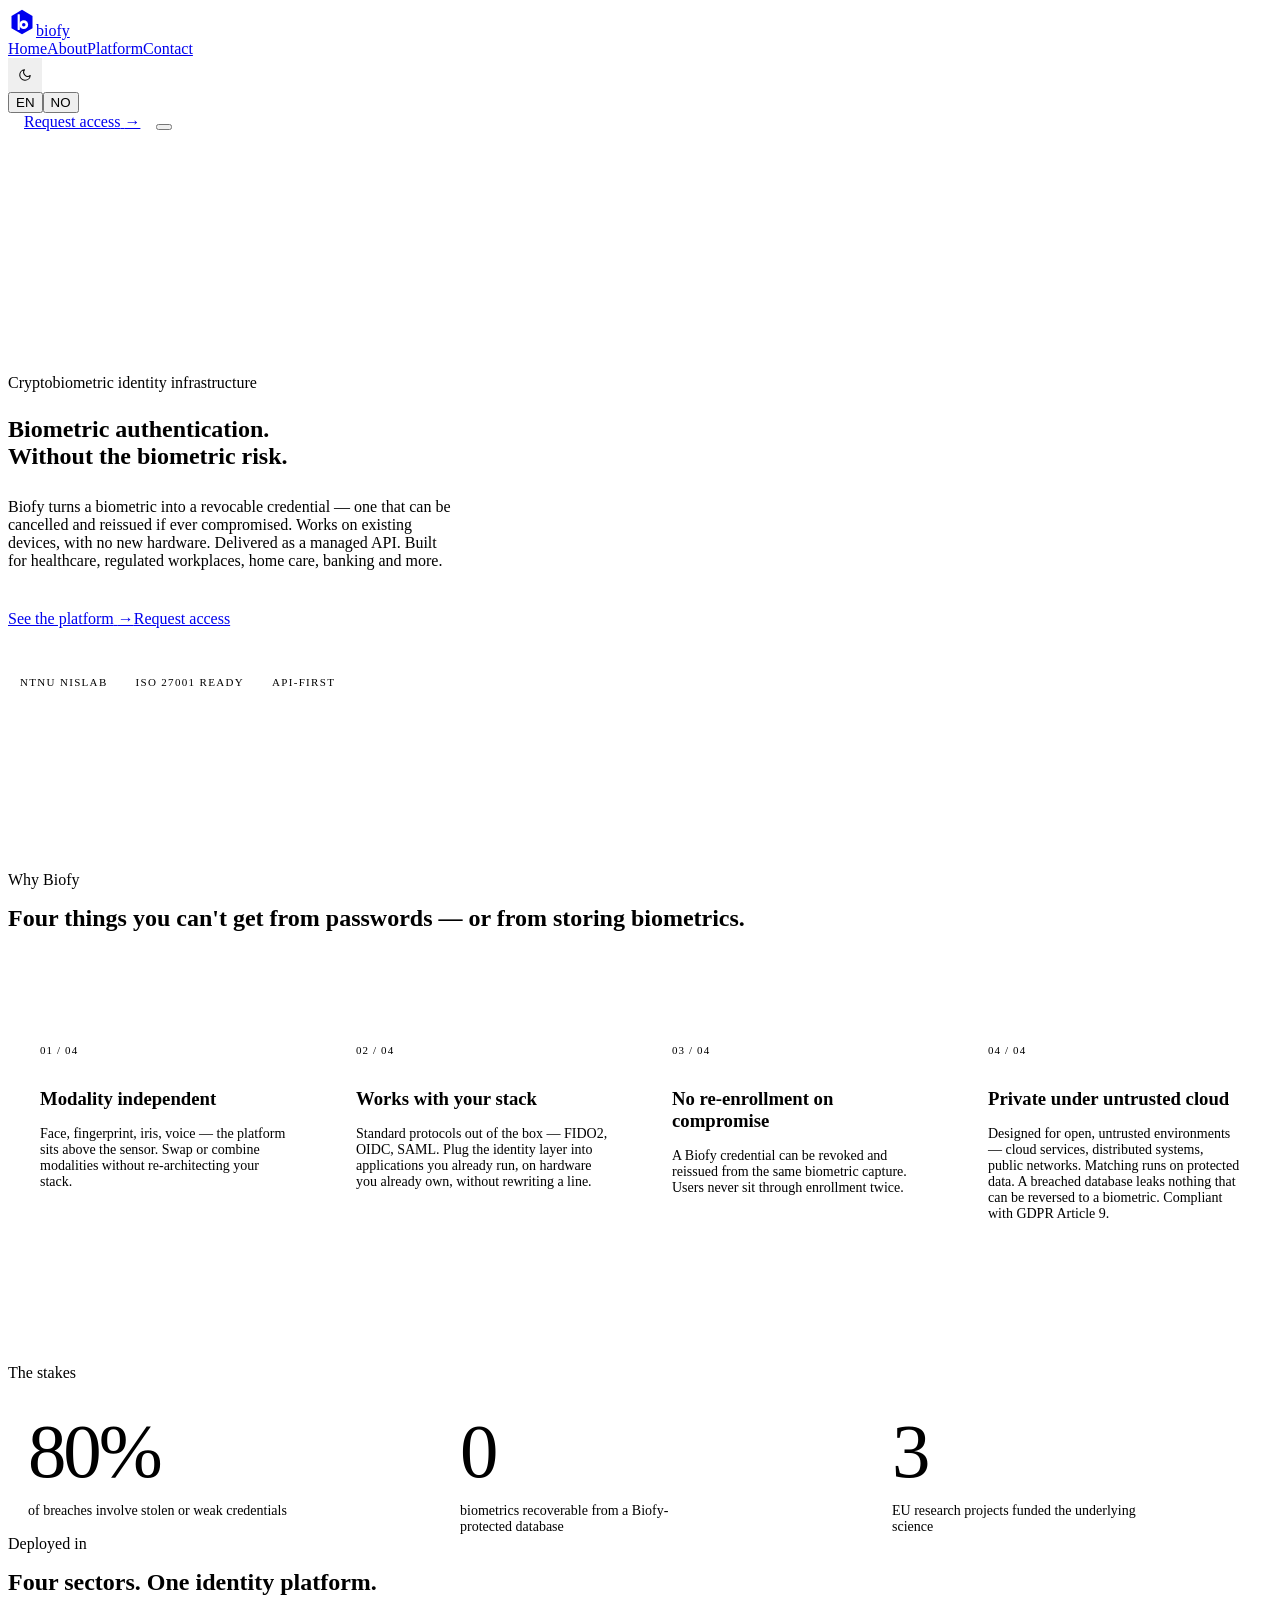
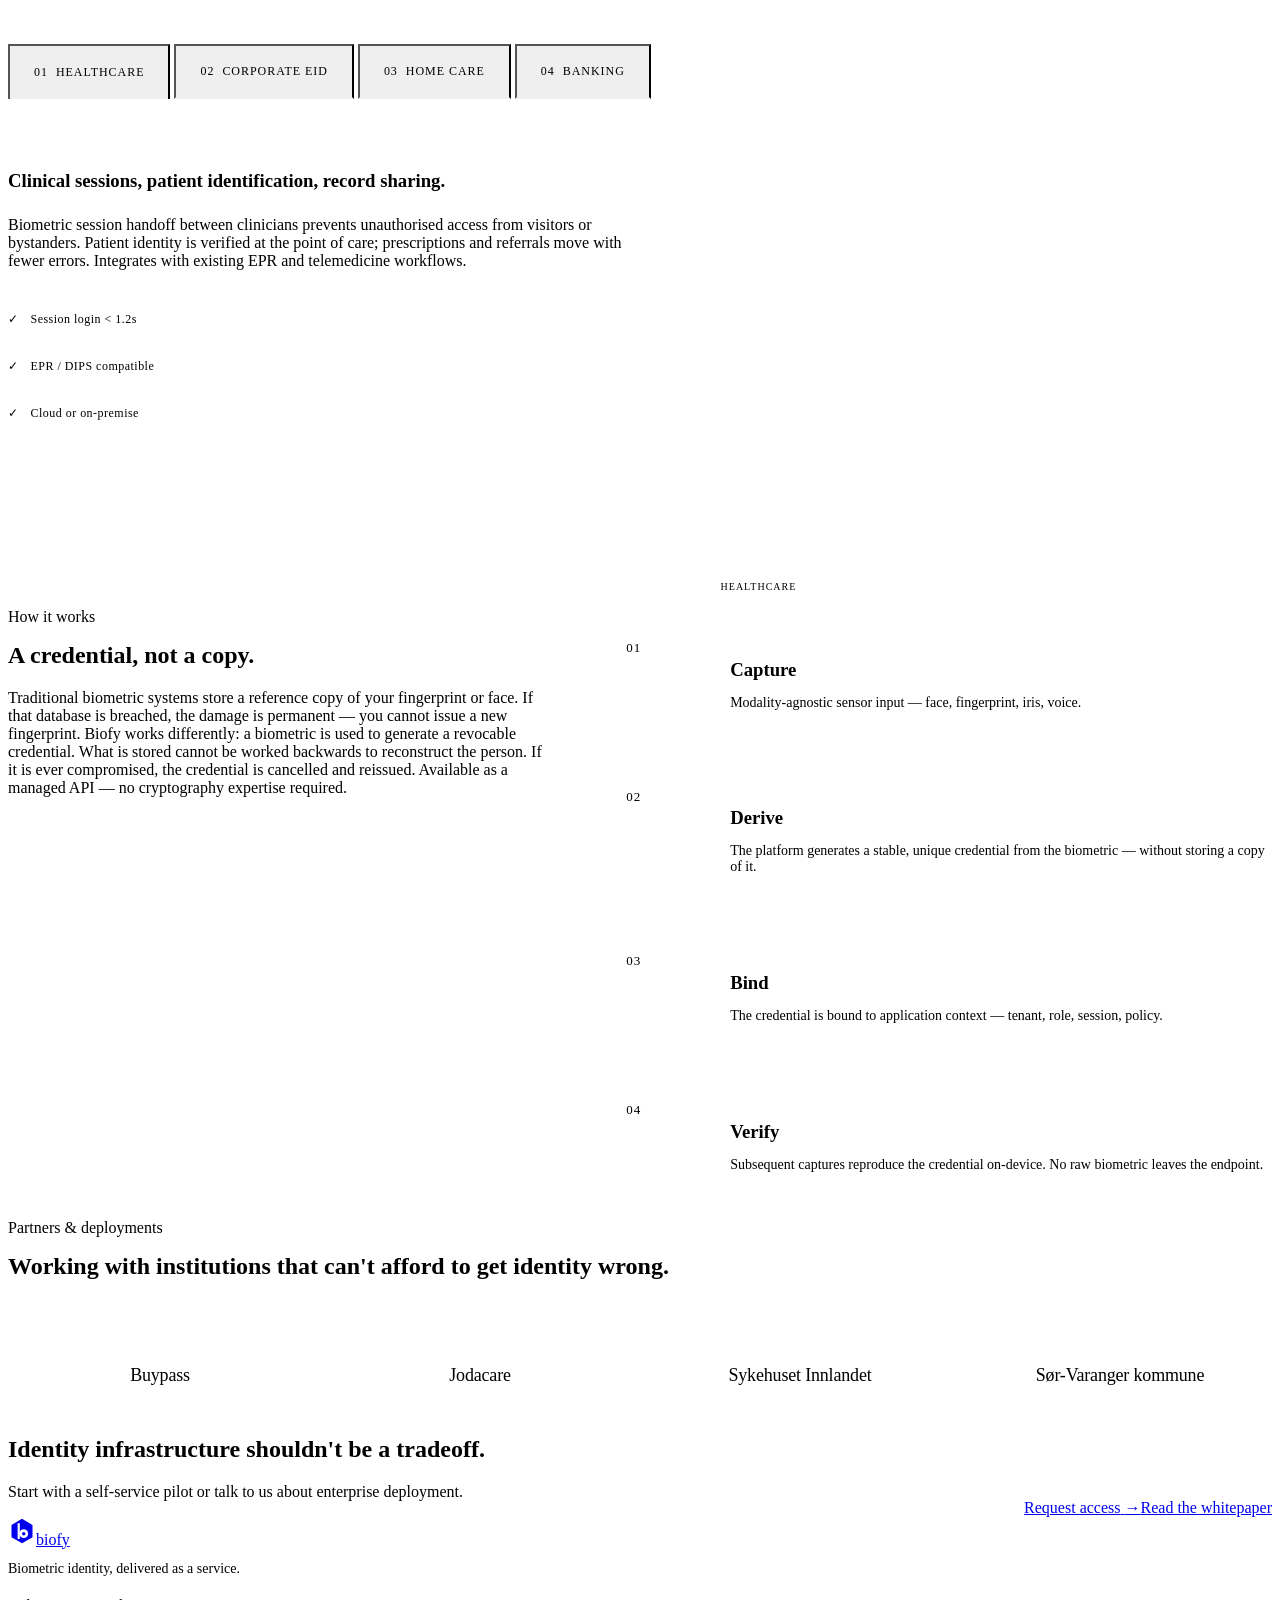
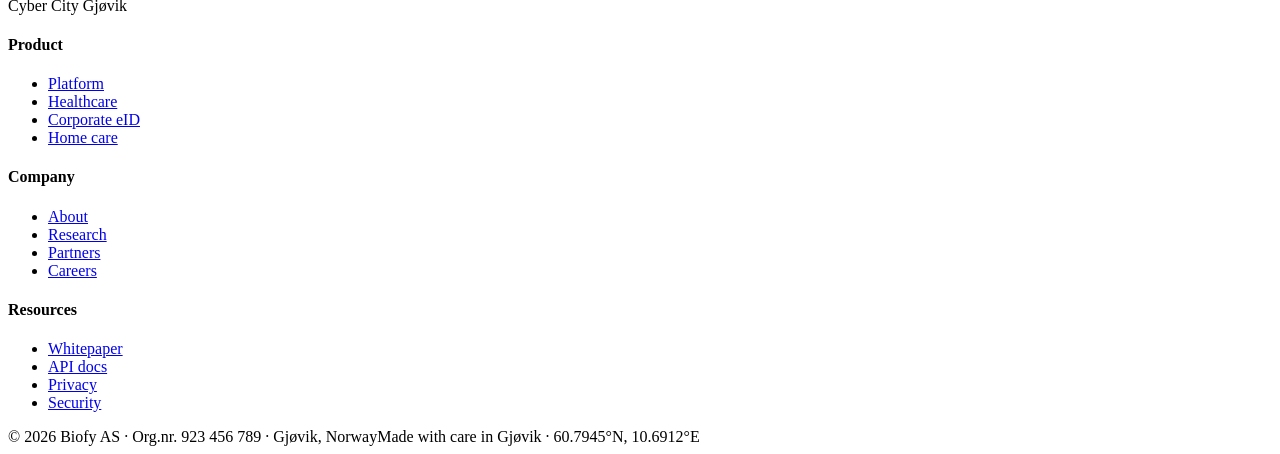
==== commit 7f48272c: "Updated url" ====
--- a/index.html
+++ b/index.html
@@ -1,3 +1,3 @@
-<!DOCTYPE html><html lang="en" data-theme="dark" data-scroll-behavior="smooth"><head><meta charSet="utf-8"/><meta name="viewport" content="width=device-width, initial-scale=1"/><link rel="stylesheet" href="/_next/static/chunks/0jp2jo.obcxv0.css" data-precedence="next"/><link rel="preload" as="script" fetchPriority="low" href="/_next/static/chunks/0y_wgo4lu8n.h.js"/><script src="/_next/static/chunks/0pqt~8bl3ukh4.js" async=""></script><script src="/_next/static/chunks/0v9c2uadhpd-i.js" async=""></script><script src="/_next/static/chunks/11wkea2fau5qv.js" async=""></script><script src="/_next/static/chunks/turbopack-0gbx_bzc98.e-.js" async=""></script><script src="/_next/static/chunks/089bbpl0bg1zu.js" async=""></script><script src="/_next/static/chunks/0~1-0-_nb18x6.js" async=""></script><script src="/_next/static/chunks/01xlw8hd842-c.js" async=""></script><script src="/_next/static/chunks/0p.-lf2bqux9h.js" async=""></script><script src="/_next/static/chunks/0ljwtwwk5x-9u.js" async=""></script><title>Biometric Authentication Without the Biometric Risk</title><meta name="description" content="Biofy turns a biometric into a revocable credential — one that can be cancelled and reissued if ever compromised. Works on existing devices. Built for healthcare, corporate eID, home care, and banking."/><meta name="robots" content="index, follow"/><link rel="canonical" href="https://biofy.no"/><meta property="og:title" content="Biometric Authentication Without the Biometric Risk | Biofy"/><meta property="og:description" content="Biofy turns a biometric into a revocable credential — one that can be cancelled and reissued if ever compromised. Works on existing devices. Built for healthcare, corporate eID, home care, and banking."/><meta property="og:url" content="https://biofy.no"/><meta property="og:image" content="https://biofy.no/opengraph-image?a1b4f851bb68a348"/><meta property="og:image:type" content="image/png"/><meta property="og:image:width" content="1200"/><meta property="og:image:height" content="630"/><meta property="og:image:alt" content="Biofy — Biometric authentication without the biometric risk"/><meta name="twitter:card" content="summary_large_image"/><meta name="twitter:title" content="Biofy — Biometric authentication without the biometric risk"/><meta name="twitter:description" content="Biofy turns a biometric into a revocable credential — breach-safe, revocable, and delivered as a managed API."/><meta name="twitter:image" content="https://biofy.no/opengraph-image?a1b4f851bb68a348"/><meta name="twitter:image:alt" content="Biofy — Biometric authentication without the biometric risk"/><meta name="twitter:image:type" content="image/png"/><meta name="twitter:image:width" content="1200"/><meta name="twitter:image:height" content="630"/><link rel="icon" href="/icon.svg?icon.0kzghrd9e~~87.svg" sizes="any" type="image/svg+xml"/><script>
+<!DOCTYPE html><html lang="en" data-theme="dark" data-scroll-behavior="smooth"><head><meta charSet="utf-8"/><meta name="viewport" content="width=device-width, initial-scale=1"/><link rel="stylesheet" href="/biofy.no/_next/static/chunks/0jp2jo.obcxv0.css" data-precedence="next"/><link rel="preload" as="script" fetchPriority="low" href="/biofy.no/_next/static/chunks/0y_wgo4lu8n.h.js"/><script src="/biofy.no/_next/static/chunks/0pqt~8bl3ukh4.js" async=""></script><script src="/biofy.no/_next/static/chunks/0v9c2uadhpd-i.js" async=""></script><script src="/biofy.no/_next/static/chunks/0t7fg7rixkc4a.js" async=""></script><script src="/biofy.no/_next/static/chunks/turbopack-0dy6j2s6c3i4h.js" async=""></script><script src="/biofy.no/_next/static/chunks/089bbpl0bg1zu.js" async=""></script><script src="/biofy.no/_next/static/chunks/0~1-0-_nb18x6.js" async=""></script><script src="/biofy.no/_next/static/chunks/01xlw8hd842-c.js" async=""></script><script src="/biofy.no/_next/static/chunks/0p.-lf2bqux9h.js" async=""></script><script src="/biofy.no/_next/static/chunks/0ljwtwwk5x-9u.js" async=""></script><title>Biometric Authentication Without the Biometric Risk</title><meta name="description" content="Biofy turns a biometric into a revocable credential — one that can be cancelled and reissued if ever compromised. Works on existing devices. Built for healthcare, corporate eID, home care, and banking."/><meta name="robots" content="index, follow"/><link rel="canonical" href="https://biofy.no"/><meta property="og:title" content="Biometric Authentication Without the Biometric Risk | Biofy"/><meta property="og:description" content="Biofy turns a biometric into a revocable credential — one that can be cancelled and reissued if ever compromised. Works on existing devices. Built for healthcare, corporate eID, home care, and banking."/><meta property="og:url" content="https://biofy.no"/><meta property="og:image" content="https://biofy.no/opengraph-image?a1b4f851bb68a348"/><meta property="og:image:type" content="image/png"/><meta property="og:image:width" content="1200"/><meta property="og:image:height" content="630"/><meta property="og:image:alt" content="Biofy — Biometric authentication without the biometric risk"/><meta name="twitter:card" content="summary_large_image"/><meta name="twitter:title" content="Biofy — Biometric authentication without the biometric risk"/><meta name="twitter:description" content="Biofy turns a biometric into a revocable credential — breach-safe, revocable, and delivered as a managed API."/><meta name="twitter:image" content="https://biofy.no/opengraph-image?a1b4f851bb68a348"/><meta name="twitter:image:alt" content="Biofy — Biometric authentication without the biometric risk"/><meta name="twitter:image:type" content="image/png"/><meta name="twitter:image:width" content="1200"/><meta name="twitter:image:height" content="630"/><link rel="icon" href="/biofy.no/icon.svg?icon.0kzghrd9e~~87.svg" sizes="any" type="image/svg+xml"/><script>
 (function(){try{var t=localStorage.getItem('biofy-theme');if(t!=='dark'&&t!=='light')t='dark';document.documentElement.setAttribute('data-theme',t);}catch(e){document.documentElement.setAttribute('data-theme','dark');}})();
-</script><script src="/_next/static/chunks/03~yq9q893hmn.js" noModule=""></script></head><body><div hidden=""><!--$--><!--/$--></div><script type="application/ld+json">{"@context":"https://schema.org","@type":"Organization","name":"Biofy AS","url":"https://biofy.no","foundingDate":"2020","description":"Norwegian deep-tech company commercialising cryptobiometric identity, developed at Cyber City, NTNU.","address":{"@type":"PostalAddress","addressLocality":"Gjøvik","addressCountry":"NO"},"contactPoint":{"@type":"ContactPoint","email":"hello@biofy.no","contactType":"customer service"},"sameAs":["https://biofy.no"]}</script><nav class="nav "><div class="container nav-inner"><a class="logo" href="/"><svg width="28" height="28" viewBox="0 0 64 64" fill="none" class="block shrink-0" aria-label="Biofy mark"><defs><mask id="bmask-28"><rect width="64" height="64" fill="white"></rect><rect x="22" y="14" width="5" height="36" fill="black" rx="1"></rect><circle cx="36" cy="38" r="10" fill="black"></circle><circle cx="36" cy="38" r="4" fill="white"></circle></mask></defs><path d="M32 4 L56 18 L56 46 L32 60 L8 46 L8 18 Z" fill="currentColor" mask="url(#bmask-28)"></path><circle cx="36" cy="38" r="2" fill="currentColor"></circle></svg><span>biofy</span></a><div class="nav-links"><a class="nav-link active" href="/">Home</a><a class="nav-link " href="/about">About</a><a class="nav-link " href="/platform">Platform</a><a class="nav-link " href="/contact">Contact</a></div><div class="nav-actions"><button aria-label="Toggle theme" style="width:34px;height:34px;border:1px solid var(--line-strong);border-radius:var(--radius);display:grid;place-items:center;color:var(--fg-muted);transition:color 0.15s, border-color 0.15s"><svg viewBox="0 0 24 24" fill="none" stroke="currentColor" stroke-width="1.8" stroke-linecap="round" stroke-linejoin="round" style="width:14px;height:14px"><path d="M21 12.8A9 9 0 1 1 11.2 3a7 7 0 0 0 9.8 9.8z"></path></svg></button><div class="lang-switch"><button class="active">EN</button><button class="">NO</button></div><a class="btn btn-primary" style="padding:10px 16px" href="/contact">Request access<!-- --> <span class="arrow">→</span></a><button class="nav-toggle" aria-label="menu"><span></span></button></div></div></nav><main><section class="section" style="padding-top:140px;padding-bottom:80px;position:relative;overflow:hidden"><div class="grid-bg"></div><div class="container" style="position:relative"><div class="hero-grid" style="display:grid;grid-template-columns:minmax(0, 1.3fr) minmax(0, 1fr);gap:64px;align-items:center"><div><div class="chip"><span class="dot"></span>Cryptobiometric identity infrastructure</div><h1 class="h-display" style="margin-top:24px"><span style="display:block;color:var(--fg)">Biometric authentication.</span><span style="display:block;color:var(--fg-dim)">Without the biometric risk.</span></h1><p class="lede" style="margin-top:28px;max-width:56ch">Biofy turns a biometric into a revocable credential — one that can be cancelled and reissued if ever compromised. Works on existing devices, with no new hardware. Delivered as a managed API. Built for healthcare, regulated workplaces, home care, banking and more.</p><div class="row" style="margin-top:40px"><a class="btn btn-primary" href="/platform">See the platform<!-- --> <span class="arrow">→</span></a><a class="btn btn-ghost" href="/contact">Request access</a></div><div style="margin-top:48px;font-family:var(--font-mono);font-size:11px;letter-spacing:0.12em;text-transform:uppercase;color:var(--fg-muted);display:flex;gap:16px;flex-wrap:wrap"><span style="display:inline-flex;align-items:center;gap:8px"><span style="width:4px;height:4px;background:var(--signal);border-radius:50%"></span>NTNU NISlab</span><span style="display:inline-flex;align-items:center;gap:8px"><span style="width:4px;height:4px;background:var(--signal);border-radius:50%"></span>ISO 27001 ready</span><span style="display:inline-flex;align-items:center;gap:8px"><span style="width:4px;height:4px;background:var(--signal);border-radius:50%"></span>API-first</span></div></div><div><div style="position:relative;width:100%;aspect-ratio:1/1;max-width:520px;margin:0 auto;opacity:0;transition:opacity 0.3s"><svg viewBox="0 0 400 400" style="position:absolute;inset:0;width:100%;height:100%"><defs><radialGradient id="hg" cx="50%" cy="50%"><stop offset="0%" stop-color="var(--accent)" stop-opacity="0.25"></stop><stop offset="60%" stop-color="var(--accent)" stop-opacity="0.05"></stop><stop offset="100%" stop-color="var(--accent)" stop-opacity="0"></stop></radialGradient></defs><circle cx="200" cy="200" r="180" fill="url(#hg)"></circle><circle cx="200" cy="200" r="60" fill="none" stroke="var(--line-strong)" stroke-width="0.5" opacity="0.6"></circle><circle cx="200" cy="200" r="100" fill="none" stroke="var(--line-strong)" stroke-width="0.5" stroke-dasharray="2 4" opacity="0.5"></circle><circle cx="200" cy="200" r="140" fill="none" stroke="var(--line-strong)" stroke-width="0.5" opacity="0.4"></circle><circle cx="200" cy="200" r="180" fill="none" stroke="var(--line-strong)" stroke-width="0.5" stroke-dasharray="2 4" opacity="0.3"></circle><line x1="380" y1="200" x2="386" y2="200" stroke="var(--fg-muted)" stroke-width="0.5"></line><line x1="373.9" y1="246.6" x2="379.7" y2="248.1" stroke="var(--fg-muted)" stroke-width="0.5"></line><line x1="355.9" y1="290" x2="361.1" y2="293" stroke="var(--fg-muted)" stroke-width="0.5"></line><line x1="327.3" y1="327.3" x2="331.5" y2="331.5" stroke="var(--fg-muted)" stroke-width="0.5"></line><line x1="290" y1="355.9" x2="293" y2="361.1" stroke="var(--fg-muted)" stroke-width="0.5"></line><line x1="246.6" y1="373.9" x2="248.1" y2="379.7" stroke="var(--fg-muted)" stroke-width="0.5"></line><line x1="200" y1="380" x2="200" y2="386" stroke="var(--fg-muted)" stroke-width="0.5"></line><line x1="153.4" y1="373.9" x2="151.9" y2="379.7" stroke="var(--fg-muted)" stroke-width="0.5"></line><line x1="110" y1="355.9" x2="107" y2="361.1" stroke="var(--fg-muted)" stroke-width="0.5"></line><line x1="72.7" y1="327.3" x2="68.5" y2="331.5" stroke="var(--fg-muted)" stroke-width="0.5"></line><line x1="44.1" y1="290" x2="38.9" y2="293" stroke="var(--fg-muted)" stroke-width="0.5"></line><line x1="26.1" y1="246.6" x2="20.3" y2="248.1" stroke="var(--fg-muted)" stroke-width="0.5"></line><line x1="20" y1="200" x2="14" y2="200" stroke="var(--fg-muted)" stroke-width="0.5"></line><line x1="26.1" y1="153.4" x2="20.3" y2="151.9" stroke="var(--fg-muted)" stroke-width="0.5"></line><line x1="44.1" y1="110" x2="38.9" y2="107" stroke="var(--fg-muted)" stroke-width="0.5"></line><line x1="72.7" y1="72.7" x2="68.5" y2="68.5" stroke="var(--fg-muted)" stroke-width="0.5"></line><line x1="110" y1="44.1" x2="107" y2="38.9" stroke="var(--fg-muted)" stroke-width="0.5"></line><line x1="153.4" y1="26.1" x2="151.9" y2="20.3" stroke="var(--fg-muted)" stroke-width="0.5"></line><line x1="200" y1="20" x2="200" y2="14" stroke="var(--fg-muted)" stroke-width="0.5"></line><line x1="246.6" y1="26.1" x2="248.1" y2="20.3" stroke="var(--fg-muted)" stroke-width="0.5"></line><line x1="290" y1="44.1" x2="293" y2="38.9" stroke="var(--fg-muted)" stroke-width="0.5"></line><line x1="327.3" y1="72.7" x2="331.5" y2="68.5" stroke="var(--fg-muted)" stroke-width="0.5"></line><line x1="355.9" y1="110" x2="361.1" y2="107" stroke="var(--fg-muted)" stroke-width="0.5"></line><line x1="373.9" y1="153.4" x2="379.7" y2="151.9" stroke="var(--fg-muted)" stroke-width="0.5"></line><path d="M 150 200 Q 200 140, 250 200 Q 200 260, 150 200" fill="none" stroke="var(--accent)" stroke-width="0.8" opacity="0.7"></path><path d="M 154 200 Q 200 132, 246 200 Q 200 268, 154 200" fill="none" stroke="var(--accent)" stroke-width="0.8" opacity="0.62"></path><path d="M 158 200 Q 200 124, 242 200 Q 200 276, 158 200" fill="none" stroke="var(--accent)" stroke-width="0.8" opacity="0.54"></path><path d="M 162 200 Q 200 116, 238 200 Q 200 284, 162 200" fill="none" stroke="var(--accent)" stroke-width="0.8" opacity="0.46"></path><path d="M 166 200 Q 200 108, 234 200 Q 200 292, 166 200" fill="none" stroke="var(--accent)" stroke-width="0.8" opacity="0.38"></path><path d="M 170 200 Q 200 100, 230 200 Q 200 300, 170 200" fill="none" stroke="var(--accent)" stroke-width="0.8" opacity="0.3"></path><line x1="60" y1="140" x2="340" y2="140" stroke="var(--accent)" stroke-width="1" opacity="0.6"></line><circle cx="200" cy="200" r="4" fill="var(--accent)"></circle><circle cx="200" cy="200" r="10" fill="none" stroke="var(--accent)" stroke-width="0.8"></circle></svg><div style="position:absolute;top:12px;left:12px;font-family:var(--font-mono);font-size:10px;letter-spacing:0.08em;color:var(--fg-muted)"><div>MOD: MULTI</div><div style="color:var(--signal)">STATUS: SECURE</div></div><div style="position:absolute;top:12px;right:12px;font-family:var(--font-mono);font-size:10px;letter-spacing:0.08em;color:var(--fg-muted);text-align:right"><div>TENANT: 00FA3</div><div>LoA: HIGH</div></div><div style="position:absolute;bottom:12px;left:12px;right:12px;font-family:var(--font-mono);font-size:9px;letter-spacing:0.04em;color:var(--fg-muted);line-height:1.5"><div style="opacity:0.4;white-space:nowrap;overflow:hidden"><span style="color:var(--accent)">0x<!-- -->00</span>  <span>3B8BD16DF83AA4919256CC4DC8DE916F1BF360EB</span></div><div style="opacity:0.6000000000000001;white-space:nowrap;overflow:hidden"><span style="color:var(--accent)">0x<!-- -->01</span>  <span>B9E81E4064CD1BB0549F121711EE6CE68998643A</span></div><div style="opacity:0.8;white-space:nowrap;overflow:hidden"><span style="color:var(--accent)">0x<!-- -->02</span>  <span>37356B24D15182C016D868E16AFE277EE73C687A</span></div></div></div></div></div></div></section><section class="section" style="border-top:1px solid var(--line)"><div class="container"><div class="reveal" style="max-width:800px;margin-bottom:72px"><span class="eyebrow">Why Biofy</span><h2 class="h1" style="margin-top:16px">Four things you can&#x27;t get from passwords — or from storing biometrics.</h2></div><div style="display:grid;grid-template-columns:repeat(auto-fit, minmax(260px, 1fr));border-top:1px solid var(--line);border-left:1px solid var(--line)"><div class="reveal" style="padding:40px 32px;border-right:1px solid var(--line);border-bottom:1px solid var(--line);background:var(--bg);min-height:280px;transition:background 0.2s"><div style="font-family:var(--font-mono);font-size:11px;letter-spacing:0.1em;color:var(--accent);margin-bottom:32px">01<!-- --> / 04</div><h3 class="h3" style="margin-bottom:16px">Modality independent</h3><p style="font-size:14px">Face, fingerprint, iris, voice — the platform sits above the sensor. Swap or combine modalities without re-architecting your stack.</p></div><div class="reveal" style="padding:40px 32px;border-right:1px solid var(--line);border-bottom:1px solid var(--line);background:var(--bg);min-height:280px;transition:background 0.2s"><div style="font-family:var(--font-mono);font-size:11px;letter-spacing:0.1em;color:var(--accent);margin-bottom:32px">02<!-- --> / 04</div><h3 class="h3" style="margin-bottom:16px">Works with your stack</h3><p style="font-size:14px">Standard protocols out of the box — FIDO2, OIDC, SAML. Plug the identity layer into applications you already run, on hardware you already own, without rewriting a line.</p></div><div class="reveal" style="padding:40px 32px;border-right:1px solid var(--line);border-bottom:1px solid var(--line);background:var(--bg);min-height:280px;transition:background 0.2s"><div style="font-family:var(--font-mono);font-size:11px;letter-spacing:0.1em;color:var(--accent);margin-bottom:32px">03<!-- --> / 04</div><h3 class="h3" style="margin-bottom:16px">No re-enrollment on compromise</h3><p style="font-size:14px">A Biofy credential can be revoked and reissued from the same biometric capture. Users never sit through enrollment twice.</p></div><div class="reveal" style="padding:40px 32px;border-right:1px solid var(--line);border-bottom:1px solid var(--line);background:var(--bg);min-height:280px;transition:background 0.2s"><div style="font-family:var(--font-mono);font-size:11px;letter-spacing:0.1em;color:var(--accent);margin-bottom:32px">04<!-- --> / 04</div><h3 class="h3" style="margin-bottom:16px">Private under untrusted cloud</h3><p style="font-size:14px">Designed for open, untrusted environments — cloud services, distributed systems, public networks. Matching runs on protected data. A breached database leaks nothing that can be reversed to a biometric. Compliant with GDPR Article 9.</p></div></div></div></section><section class="section-sm" style="border-top:1px solid var(--line);background:var(--bg-1)"><div class="container"><span class="eyebrow reveal">The stakes</span><div style="margin-top:32px;display:grid;grid-template-columns:repeat(auto-fit, minmax(220px, 1fr));gap:32px"><div class="reveal" style="border-left:1px solid var(--line-strong);padding-left:20px"><div style="font-family:var(--font-sans);font-size:clamp(48px, 6vw, 80px);font-weight:400;letter-spacing:-0.04em;line-height:1;color:var(--fg)">80%</div><div style="margin-top:12px;color:var(--fg-dim);font-size:14px;max-width:260px">of breaches involve stolen or weak credentials</div></div><div class="reveal" style="border-left:1px solid var(--line-strong);padding-left:20px"><div style="font-family:var(--font-sans);font-size:clamp(48px, 6vw, 80px);font-weight:400;letter-spacing:-0.04em;line-height:1;color:var(--fg)">0</div><div style="margin-top:12px;color:var(--fg-dim);font-size:14px;max-width:260px">biometrics recoverable from a Biofy-protected database</div></div><div class="reveal" style="border-left:1px solid var(--line-strong);padding-left:20px"><div style="font-family:var(--font-sans);font-size:clamp(48px, 6vw, 80px);font-weight:400;letter-spacing:-0.04em;line-height:1;color:var(--fg)">3</div><div style="margin-top:12px;color:var(--fg-dim);font-size:14px;max-width:260px">EU research projects funded the underlying science</div></div></div></div></section><section class="section" style="border-top:1px solid var(--line)"><div class="container"><div class="reveal" style="margin-bottom:48px;max-width:760px"><span class="eyebrow">Deployed in</span><h2 class="h1" style="margin-top:16px">Four sectors. One identity platform.</h2></div><div class="reveal" style="display:flex;gap:4px;border-bottom:1px solid var(--line);margin-bottom:48px;padding-bottom:5px;overflow-x:auto"><button style="padding:18px 24px;font-family:var(--font-mono);font-size:12px;letter-spacing:0.08em;text-transform:uppercase;color:var(--fg);border-bottom:2px solid var(--accent);margin-bottom:-1px;transition:all 0.2s;white-space:nowrap"><span style="color:var(--accent);margin-right:8px">0<!-- -->1</span>Healthcare</button><button style="padding:18px 24px;font-family:var(--font-mono);font-size:12px;letter-spacing:0.08em;text-transform:uppercase;color:var(--fg-muted);border-bottom:2px solid transparent;margin-bottom:-1px;transition:all 0.2s;white-space:nowrap"><span style="color:var(--accent);margin-right:8px">0<!-- -->2</span>Corporate eID</button><button style="padding:18px 24px;font-family:var(--font-mono);font-size:12px;letter-spacing:0.08em;text-transform:uppercase;color:var(--fg-muted);border-bottom:2px solid transparent;margin-bottom:-1px;transition:all 0.2s;white-space:nowrap"><span style="color:var(--accent);margin-right:8px">0<!-- -->3</span>Home care</button><button style="padding:18px 24px;font-family:var(--font-mono);font-size:12px;letter-spacing:0.08em;text-transform:uppercase;color:var(--fg-muted);border-bottom:2px solid transparent;margin-bottom:-1px;transition:all 0.2s;white-space:nowrap"><span style="color:var(--accent);margin-right:8px">0<!-- -->4</span>Banking</button></div><div class="uc-grid reveal" style="display:grid;grid-template-columns:minmax(0, 1.1fr) minmax(0, 1fr);gap:64px;align-items:start"><div><h3 class="h2" style="margin-bottom:24px">Clinical sessions, patient identification, record sharing.</h3><p class="lede" style="margin-bottom:32px">Biometric session handoff between clinicians prevents unauthorised access from visitors or bystanders. Patient identity is verified at the point of care; prescriptions and referrals move with fewer errors. Integrates with existing EPR and telemedicine workflows.</p><div style="display:grid;gap:12px;max-width:420px"><div style="display:flex;align-items:center;gap:12px;padding:10px 0;border-bottom:1px dashed var(--line);font-family:var(--font-mono);font-size:12px;letter-spacing:0.04em;color:var(--fg-dim)"><span style="color:var(--signal)">✓</span>Session login &lt; 1.2s</div><div style="display:flex;align-items:center;gap:12px;padding:10px 0;border-bottom:1px dashed var(--line);font-family:var(--font-mono);font-size:12px;letter-spacing:0.04em;color:var(--fg-dim)"><span style="color:var(--signal)">✓</span>EPR / DIPS compatible</div><div style="display:flex;align-items:center;gap:12px;padding:10px 0;border-bottom:1px dashed var(--line);font-family:var(--font-mono);font-size:12px;letter-spacing:0.04em;color:var(--fg-dim)"><span style="color:var(--signal)">✓</span>Cloud or on-premise</div></div></div><div style="aspect-ratio:5/4;border-radius:var(--radius-lg);overflow:hidden;border:1px solid var(--line);background:var(--bg-1);position:relative"><svg viewBox="0 0 200 200" width="100%" height="100%" class="block w-full h-full" aria-hidden="true"><path d="M 30 160 Q 100 40, 170 160" stroke="var(--color-dim)" stroke-width="1" fill="none" opacity="0.6"></path><path d="M 34 160 Q 100 34, 166 160" stroke="var(--color-dim)" stroke-width="1" fill="none" opacity="0.5499999999999999"></path><path d="M 38 160 Q 100 28, 162 160" stroke="var(--color-dim)" stroke-width="1" fill="none" opacity="0.5"></path><path d="M 42 160 Q 100 22, 158 160" stroke="var(--color-dim)" stroke-width="1" fill="none" opacity="0.44999999999999996"></path><path d="M 46 160 Q 100 16, 154 160" stroke="var(--color-dim)" stroke-width="1" fill="none" opacity="0.39999999999999997"></path><path d="M 50 160 Q 100 10, 150 160" stroke="var(--color-dim)" stroke-width="1" fill="none" opacity="0.35"></path><path d="M 54 160 Q 100 4, 146 160" stroke="var(--color-dim)" stroke-width="1" fill="none" opacity="0.29999999999999993"></path><path d="M 30 160 Q 100 40, 170 160" stroke="var(--color-primary)" stroke-width="1.5" fill="none"></path></svg><div style="position:absolute;bottom:12px;left:12px;font-family:var(--font-mono);font-size:10px;letter-spacing:0.1em;text-transform:uppercase;color:var(--fg-muted);background:var(--bg);border:1px solid var(--line);border-radius:2px;padding:4px 8px">Healthcare</div></div></div></div></section><section class="section" style="border-top:1px solid var(--line);background:var(--bg-1)"><div class="container"><div class="how-grid" style="display:grid;grid-template-columns:minmax(0, 1fr) minmax(0, 1.2fr);gap:80px;align-items:start"><div class="reveal" style="position:sticky;top:120px"><span class="eyebrow">How it works</span><h2 class="h1" style="margin-top:16px">A credential, not a copy.</h2><p class="mt-m">Traditional biometric systems store a reference copy of your fingerprint or face. If that database is breached, the damage is permanent — you cannot issue a new fingerprint. Biofy works differently: a biometric is used to generate a revocable credential. What is stored cannot be worked backwards to reconstruct the person. If it is ever compromised, the credential is cancelled and reissued. Available as a managed API — no cryptography expertise required.</p></div><div><div class="reveal" style="display:grid;grid-template-columns:80px 1fr;gap:24px;padding:32px 0;border-top:1px solid var(--line-strong);border-bottom:none"><div style="font-family:var(--font-mono);font-size:13px;color:var(--accent);letter-spacing:0.08em">01</div><div><h3 class="h3" style="margin-bottom:8px">Capture</h3><p style="font-size:14px">Modality-agnostic sensor input — face, fingerprint, iris, voice.</p></div></div><div class="reveal" style="display:grid;grid-template-columns:80px 1fr;gap:24px;padding:32px 0;border-top:1px solid var(--line);border-bottom:none"><div style="font-family:var(--font-mono);font-size:13px;color:var(--accent);letter-spacing:0.08em">02</div><div><h3 class="h3" style="margin-bottom:8px">Derive</h3><p style="font-size:14px">The platform generates a stable, unique credential from the biometric — without storing a copy of it.</p></div></div><div class="reveal" style="display:grid;grid-template-columns:80px 1fr;gap:24px;padding:32px 0;border-top:1px solid var(--line);border-bottom:none"><div style="font-family:var(--font-mono);font-size:13px;color:var(--accent);letter-spacing:0.08em">03</div><div><h3 class="h3" style="margin-bottom:8px">Bind</h3><p style="font-size:14px">The credential is bound to application context — tenant, role, session, policy.</p></div></div><div class="reveal" style="display:grid;grid-template-columns:80px 1fr;gap:24px;padding:32px 0;border-top:1px solid var(--line);border-bottom:1px solid var(--line-strong)"><div style="font-family:var(--font-mono);font-size:13px;color:var(--accent);letter-spacing:0.08em">04</div><div><h3 class="h3" style="margin-bottom:8px">Verify</h3><p style="font-size:14px">Subsequent captures reproduce the credential on-device. No raw biometric leaves the endpoint.</p></div></div></div></div></div></section><section class="section" style="border-top:1px solid var(--line)"><div class="container"><div class="reveal" style="max-width:760px;margin-bottom:56px"><span class="eyebrow">Partners &amp; deployments</span><h2 class="h2" style="margin-top:16px">Working with institutions that can&#x27;t afford to get identity wrong.</h2></div><div class="reveal" style="display:grid;grid-template-columns:repeat(auto-fit, minmax(200px, 1fr));gap:16px"><div style="height:80px;display:grid;place-items:center;border:1px solid var(--line);border-radius:var(--radius-lg);background:var(--bg-1);padding:0 24px;transition:border-color 0.2s, color 0.2s;color:var(--fg-dim)"><span style="font-family:var(--font-sans);font-size:18px;font-weight:500;letter-spacing:-0.01em">Buypass</span></div><div style="height:80px;display:grid;place-items:center;border:1px solid var(--line);border-radius:var(--radius-lg);background:var(--bg-1);padding:0 24px;transition:border-color 0.2s, color 0.2s;color:var(--fg-dim)"><span style="font-family:var(--font-sans);font-size:18px;font-weight:500;letter-spacing:-0.01em">Jodacare</span></div><div style="height:80px;display:grid;place-items:center;border:1px solid var(--line);border-radius:var(--radius-lg);background:var(--bg-1);padding:0 24px;transition:border-color 0.2s, color 0.2s;color:var(--fg-dim)"><span style="font-family:var(--font-sans);font-size:18px;font-weight:500;letter-spacing:-0.01em">Sykehuset Innlandet</span></div><div style="height:80px;display:grid;place-items:center;border:1px solid var(--line);border-radius:var(--radius-lg);background:var(--bg-1);padding:0 24px;transition:border-color 0.2s, color 0.2s;color:var(--fg-dim)"><span style="font-family:var(--font-sans);font-size:18px;font-weight:500;letter-spacing:-0.01em">Sør-Varanger kommune</span></div></div></div></section><section class="section-sm" style="border-top:1px solid var(--line);background:var(--bg-1)"><div class="container"><div class="reveal" style="display:flex;justify-content:space-between;align-items:flex-end;gap:48px;flex-wrap:wrap"><div style="max-width:640px"><h2 class="h1">Identity infrastructure shouldn&#x27;t be a tradeoff.</h2><p class="lede mt-s">Start with a self-service pilot or talk to us about enterprise deployment.</p></div><div class="row"><a class="btn btn-primary" href="/contact">Request access<!-- --> <span class="arrow">→</span></a><a class="btn btn-ghost" href="/platform">Read the whitepaper</a></div></div></div></section></main><!--$--><!--/$--><footer class="footer"><div class="container"><div class="footer-grid"><div><a class="logo" style="margin-bottom:16px" href="/"><svg width="28" height="28" viewBox="0 0 64 64" fill="none" class="block shrink-0" aria-label="Biofy mark"><defs><mask id="bmask-28"><rect width="64" height="64" fill="white"></rect><rect x="22" y="14" width="5" height="36" fill="black" rx="1"></rect><circle cx="36" cy="38" r="10" fill="black"></circle><circle cx="36" cy="38" r="4" fill="white"></circle></mask></defs><path d="M32 4 L56 18 L56 46 L32 60 L8 46 L8 18 Z" fill="currentColor" mask="url(#bmask-28)"></path><circle cx="36" cy="38" r="2" fill="currentColor"></circle></svg><span>biofy</span></a><p style="font-size:14px;max-width:300px;margin-top:12px">Biometric identity, delivered as a service.</p><div class="chip" style="margin-top:20px"><span class="dot"></span>Cyber City Gjøvik</div></div><div><h4>Product</h4><ul><li><a href="/platform">Platform</a></li><li><a href="/platform">Healthcare</a></li><li><a href="/platform">Corporate eID</a></li><li><a href="/platform">Home care</a></li></ul></div><div><h4>Company</h4><ul><li><a href="/about">About</a></li><li><a href="/about">Research</a></li><li><a href="/about">Partners</a></li><li><a href="/about">Careers</a></li></ul></div><div><h4>Resources</h4><ul><li><a href="/contact">Whitepaper</a></li><li><a href="/contact">API docs</a></li><li><a href="/contact">Privacy</a></li><li><a href="/contact">Security</a></li></ul></div></div><div class="footer-bottom"><span>© 2026 Biofy AS · Org.nr. 923 456 789 · Gjøvik, Norway</span><span>Made with care in Gjøvik<!-- --> · 60.7945°N, 10.6912°E</span></div></div></footer><script src="/_next/static/chunks/0y_wgo4lu8n.h.js" id="_R_" async=""></script><script>(self.__next_f=self.__next_f||[]).push([0])</script><script>self.__next_f.push([1,"1:\"$Sreact.fragment\"\n2:I[25267,[\"/_next/static/chunks/089bbpl0bg1zu.js\",\"/_next/static/chunks/0~1-0-_nb18x6.js\"],\"ThemeProvider\"]\n3:I[73297,[\"/_next/static/chunks/089bbpl0bg1zu.js\",\"/_next/static/chunks/0~1-0-_nb18x6.js\"],\"LanguageProvider\"]\n4:I[5164,[\"/_next/static/chunks/089bbpl0bg1zu.js\",\"/_next/static/chunks/0~1-0-_nb18x6.js\"],\"Nav\"]\n5:I[39756,[\"/_next/static/chunks/01xlw8hd842-c.js\",\"/_next/static/chunks/0p.-lf2bqux9h.js\"],\"default\"]\n6:I[37457,[\"/_next/static/chunks/01xlw8hd842-c.js\",\"/_next/static/chunks/0p.-lf2bqux9h.js\"],\"default\"]\n7:I[22016,[\"/_next/static/chunks/089bbpl0bg1zu.js\",\"/_next/static/chunks/0~1-0-_nb18x6.js\"],\"\"]\n8:I[41710,[\"/_next/static/chunks/089bbpl0bg1zu.js\",\"/_next/static/chunks/0~1-0-_nb18x6.js\"],\"Footer\"]\n9:I[42619,[\"/_next/static/chunks/089bbpl0bg1zu.js\",\"/_next/static/chunks/0~1-0-_nb18x6.js\"],\"CookieConsent\"]\na:I[48908,[\"/_next/static/chunks/089bbpl0bg1zu.js\",\"/_next/static/chunks/0~1-0-_nb18x6.js\",\"/_next/static/chunks/0ljwtwwk5x-9u.js\"],\"HomeClient\"]\nb:I[97367,[\"/_next/static/chunks/01xlw8hd842-c.js\",\"/_next/static/chunks/0p.-lf2bqux9h.js\"],\"OutletBoundary\"]\nc:\"$Sreact.suspense\"\ne:I[97367,[\"/_next/static/chunks/01xlw8hd842-c.js\",\"/_next/static/chunks/0p.-lf2bqux9h.js\"],\"ViewportBoundary\"]\n10:I[97367,[\"/_next/static/chunks/01xlw8hd842-c.js\",\"/_next/static/chunks/0p.-lf2bqux9h.js\"],\"MetadataBoundary\"]\n12:I[68027,[\"/_next/static/chunks/089bbpl0bg1zu.js\",\"/_next/static/chunks/0~1-0-_nb18x6.js\"],\"default\",1]\n:HL[\"/_next/static/chunks/0jp2jo.obcxv0.css\",\"style\"]\n"])</script><script>self.__next_f.push([1,"0:{\"P\":null,\"c\":[\"\",\"\"],\"q\":\"\",\"i\":false,\"f\":[[[\"\",{\"children\":[\"__PAGE__\",{}]},\"$undefined\",\"$undefined\",16],[[\"$\",\"$1\",\"c\",{\"children\":[[[\"$\",\"link\",\"0\",{\"rel\":\"stylesheet\",\"href\":\"/_next/static/chunks/0jp2jo.obcxv0.css\",\"precedence\":\"next\",\"crossOrigin\":\"$undefined\",\"nonce\":\"$undefined\"}],[\"$\",\"script\",\"script-0\",{\"src\":\"/_next/static/chunks/089bbpl0bg1zu.js\",\"async\":true,\"nonce\":\"$undefined\"}],[\"$\",\"script\",\"script-1\",{\"src\":\"/_next/static/chunks/0~1-0-_nb18x6.js\",\"async\":true,\"nonce\":\"$undefined\"}]],[\"$\",\"html\",null,{\"lang\":\"en\",\"data-theme\":\"dark\",\"data-scroll-behavior\":\"smooth\",\"suppressHydrationWarning\":true,\"children\":[[\"$\",\"head\",null,{\"children\":[\"$\",\"script\",null,{\"dangerouslySetInnerHTML\":{\"__html\":\"\\n(function(){try{var t=localStorage.getItem('biofy-theme');if(t!=='dark'\u0026\u0026t!=='light')t='dark';document.documentElement.setAttribute('data-theme',t);}catch(e){document.documentElement.setAttribute('data-theme','dark');}})();\\n\"}}]}],[\"$\",\"body\",null,{\"children\":[[\"$\",\"script\",null,{\"type\":\"application/ld+json\",\"dangerouslySetInnerHTML\":{\"__html\":\"{\\\"@context\\\":\\\"https://schema.org\\\",\\\"@type\\\":\\\"Organization\\\",\\\"name\\\":\\\"Biofy AS\\\",\\\"url\\\":\\\"https://biofy.no\\\",\\\"foundingDate\\\":\\\"2020\\\",\\\"description\\\":\\\"Norwegian deep-tech company commercialising cryptobiometric identity, developed at Cyber City, NTNU.\\\",\\\"address\\\":{\\\"@type\\\":\\\"PostalAddress\\\",\\\"addressLocality\\\":\\\"Gjøvik\\\",\\\"addressCountry\\\":\\\"NO\\\"},\\\"contactPoint\\\":{\\\"@type\\\":\\\"ContactPoint\\\",\\\"email\\\":\\\"hello@biofy.no\\\",\\\"contactType\\\":\\\"customer service\\\"},\\\"sameAs\\\":[\\\"https://biofy.no\\\"]}\"}}],[\"$\",\"$L2\",null,{\"children\":[\"$\",\"$L3\",null,{\"children\":[[\"$\",\"$L4\",null,{}],[\"$\",\"$L5\",null,{\"parallelRouterKey\":\"children\",\"error\":\"$undefined\",\"errorStyles\":\"$undefined\",\"errorScripts\":\"$undefined\",\"template\":[\"$\",\"$L6\",null,{}],\"templateStyles\":\"$undefined\",\"templateScripts\":\"$undefined\",\"notFound\":[[\"$\",\"main\",null,{\"children\":[\"$\",\"section\",null,{\"className\":\"section\",\"style\":{\"paddingTop\":160,\"paddingBottom\":120,\"minHeight\":\"60vh\",\"display\":\"flex\",\"alignItems\":\"center\"},\"children\":[\"$\",\"div\",null,{\"className\":\"container\",\"children\":[[\"$\",\"div\",null,{\"style\":{\"fontFamily\":\"var(--font-mono)\",\"fontSize\":11,\"letterSpacing\":\"0.12em\",\"textTransform\":\"uppercase\",\"color\":\"var(--accent)\",\"marginBottom\":24},\"children\":\"404\"}],[\"$\",\"h1\",null,{\"className\":\"h-display\",\"style\":{\"marginBottom\":24,\"maxWidth\":\"14ch\"},\"children\":\"Page not found.\"}],[\"$\",\"p\",null,{\"className\":\"lede\",\"style\":{\"maxWidth\":\"42ch\",\"marginBottom\":48},\"children\":\"The page you're looking for doesn't exist or has been moved.\"}],[\"$\",\"div\",null,{\"className\":\"row\",\"children\":[[\"$\",\"$L7\",null,{\"href\":\"/\",\"className\":\"btn btn-primary\",\"children\":[\"Back to home \",[\"$\",\"span\",null,{\"className\":\"arrow\",\"children\":\"→\"}]]}],[\"$\",\"$L7\",null,{\"href\":\"/contact\",\"className\":\"btn btn-ghost\",\"children\":\"Contact us\"}]]}]]}]}]}],[]],\"forbidden\":\"$undefined\",\"unauthorized\":\"$undefined\"}],[\"$\",\"$L8\",null,{}],[\"$\",\"$L9\",null,{}]]}]}]]}]]}]]}],{\"children\":[[\"$\",\"$1\",\"c\",{\"children\":[[\"$\",\"$La\",null,{}],[[\"$\",\"script\",\"script-0\",{\"src\":\"/_next/static/chunks/0ljwtwwk5x-9u.js\",\"async\":true,\"nonce\":\"$undefined\"}]],[\"$\",\"$Lb\",null,{\"children\":[\"$\",\"$c\",null,{\"name\":\"Next.MetadataOutlet\",\"children\":\"$@d\"}]}]]}],{},null,false,null]},null,false,null],[\"$\",\"$1\",\"h\",{\"children\":[null,[\"$\",\"$Le\",null,{\"children\":\"$Lf\"}],[\"$\",\"div\",null,{\"hidden\":true,\"children\":[\"$\",\"$L10\",null,{\"children\":[\"$\",\"$c\",null,{\"name\":\"Next.Metadata\",\"children\":\"$L11\"}]}]}],null]}],false]],\"m\":\"$undefined\",\"G\":[\"$12\",[[\"$\",\"link\",\"0\",{\"rel\":\"stylesheet\",\"href\":\"/_next/static/chunks/0jp2jo.obcxv0.css\",\"precedence\":\"next\",\"crossOrigin\":\"$undefined\",\"nonce\":\"$undefined\"}]]],\"S\":true,\"h\":null,\"s\":\"$undefined\",\"l\":\"$undefined\",\"p\":\"$undefined\",\"d\":\"$undefined\",\"b\":\"FdeENZ-wOZzOGyF2Sh3_O\"}\n"])</script><script>self.__next_f.push([1,"f:[[\"$\",\"meta\",\"0\",{\"charSet\":\"utf-8\"}],[\"$\",\"meta\",\"1\",{\"name\":\"viewport\",\"content\":\"width=device-width, initial-scale=1\"}]]\n"])</script><script>self.__next_f.push([1,"13:I[27201,[\"/_next/static/chunks/01xlw8hd842-c.js\",\"/_next/static/chunks/0p.-lf2bqux9h.js\"],\"IconMark\"]\nd:null\n"])</script><script>self.__next_f.push([1,"11:[[\"$\",\"title\",\"0\",{\"children\":\"Biometric Authentication Without the Biometric Risk\"}],[\"$\",\"meta\",\"1\",{\"name\":\"description\",\"content\":\"Biofy turns a biometric into a revocable credential — one that can be cancelled and reissued if ever compromised. Works on existing devices. Built for healthcare, corporate eID, home care, and banking.\"}],[\"$\",\"meta\",\"2\",{\"name\":\"robots\",\"content\":\"index, follow\"}],[\"$\",\"link\",\"3\",{\"rel\":\"canonical\",\"href\":\"https://biofy.no\"}],[\"$\",\"meta\",\"4\",{\"property\":\"og:title\",\"content\":\"Biometric Authentication Without the Biometric Risk | Biofy\"}],[\"$\",\"meta\",\"5\",{\"property\":\"og:description\",\"content\":\"Biofy turns a biometric into a revocable credential — one that can be cancelled and reissued if ever compromised. Works on existing devices. Built for healthcare, corporate eID, home care, and banking.\"}],[\"$\",\"meta\",\"6\",{\"property\":\"og:url\",\"content\":\"https://biofy.no\"}],[\"$\",\"meta\",\"7\",{\"property\":\"og:image\",\"content\":\"https://biofy.no/opengraph-image?a1b4f851bb68a348\"}],[\"$\",\"meta\",\"8\",{\"property\":\"og:image:type\",\"content\":\"image/png\"}],[\"$\",\"meta\",\"9\",{\"property\":\"og:image:width\",\"content\":\"1200\"}],[\"$\",\"meta\",\"10\",{\"property\":\"og:image:height\",\"content\":\"630\"}],[\"$\",\"meta\",\"11\",{\"property\":\"og:image:alt\",\"content\":\"Biofy — Biometric authentication without the biometric risk\"}],[\"$\",\"meta\",\"12\",{\"name\":\"twitter:card\",\"content\":\"summary_large_image\"}],[\"$\",\"meta\",\"13\",{\"name\":\"twitter:title\",\"content\":\"Biofy — Biometric authentication without the biometric risk\"}],[\"$\",\"meta\",\"14\",{\"name\":\"twitter:description\",\"content\":\"Biofy turns a biometric into a revocable credential — breach-safe, revocable, and delivered as a managed API.\"}],[\"$\",\"meta\",\"15\",{\"name\":\"twitter:image\",\"content\":\"https://biofy.no/opengraph-image?a1b4f851bb68a348\"}],[\"$\",\"meta\",\"16\",{\"name\":\"twitter:image:alt\",\"content\":\"Biofy — Biometric authentication without the biometric risk\"}],[\"$\",\"meta\",\"17\",{\"name\":\"twitter:image:type\",\"content\":\"image/png\"}],[\"$\",\"meta\",\"18\",{\"name\":\"twitter:image:width\",\"content\":\"1200\"}],[\"$\",\"meta\",\"19\",{\"name\":\"twitter:image:height\",\"content\":\"630\"}],[\"$\",\"link\",\"20\",{\"rel\":\"icon\",\"href\":\"/icon.svg?icon.0kzghrd9e~~87.svg\",\"sizes\":\"any\",\"type\":\"image/svg+xml\"}],[\"$\",\"$L13\",\"21\",{}]]\n"])</script></body></html>+</script><script src="/biofy.no/_next/static/chunks/03~yq9q893hmn.js" noModule=""></script></head><body><div hidden=""><!--$--><!--/$--></div><script type="application/ld+json">{"@context":"https://schema.org","@type":"Organization","name":"Biofy AS","url":"https://biofy.no","foundingDate":"2020","description":"Norwegian deep-tech company commercialising cryptobiometric identity, developed at Cyber City, NTNU.","address":{"@type":"PostalAddress","addressLocality":"Gjøvik","addressCountry":"NO"},"contactPoint":{"@type":"ContactPoint","email":"hello@biofy.no","contactType":"customer service"},"sameAs":["https://biofy.no"]}</script><nav class="nav "><div class="container nav-inner"><a class="logo" href="/biofy.no"><svg width="28" height="28" viewBox="0 0 64 64" fill="none" class="block shrink-0" aria-label="Biofy mark"><defs><mask id="bmask-28"><rect width="64" height="64" fill="white"></rect><rect x="22" y="14" width="5" height="36" fill="black" rx="1"></rect><circle cx="36" cy="38" r="10" fill="black"></circle><circle cx="36" cy="38" r="4" fill="white"></circle></mask></defs><path d="M32 4 L56 18 L56 46 L32 60 L8 46 L8 18 Z" fill="currentColor" mask="url(#bmask-28)"></path><circle cx="36" cy="38" r="2" fill="currentColor"></circle></svg><span>biofy</span></a><div class="nav-links"><a class="nav-link active" href="/biofy.no">Home</a><a class="nav-link " href="/biofy.no/about">About</a><a class="nav-link " href="/biofy.no/platform">Platform</a><a class="nav-link " href="/biofy.no/contact">Contact</a></div><div class="nav-actions"><button aria-label="Toggle theme" style="width:34px;height:34px;border:1px solid var(--line-strong);border-radius:var(--radius);display:grid;place-items:center;color:var(--fg-muted);transition:color 0.15s, border-color 0.15s"><svg viewBox="0 0 24 24" fill="none" stroke="currentColor" stroke-width="1.8" stroke-linecap="round" stroke-linejoin="round" style="width:14px;height:14px"><path d="M21 12.8A9 9 0 1 1 11.2 3a7 7 0 0 0 9.8 9.8z"></path></svg></button><div class="lang-switch"><button class="active">EN</button><button class="">NO</button></div><a class="btn btn-primary" style="padding:10px 16px" href="/biofy.no/contact">Request access<!-- --> <span class="arrow">→</span></a><button class="nav-toggle" aria-label="menu"><span></span></button></div></div></nav><main><section class="section" style="padding-top:140px;padding-bottom:80px;position:relative;overflow:hidden"><div class="grid-bg"></div><div class="container" style="position:relative"><div class="hero-grid" style="display:grid;grid-template-columns:minmax(0, 1.3fr) minmax(0, 1fr);gap:64px;align-items:center"><div><div class="chip"><span class="dot"></span>Cryptobiometric identity infrastructure</div><h1 class="h-display" style="margin-top:24px"><span style="display:block;color:var(--fg)">Biometric authentication.</span><span style="display:block;color:var(--fg-dim)">Without the biometric risk.</span></h1><p class="lede" style="margin-top:28px;max-width:56ch">Biofy turns a biometric into a revocable credential — one that can be cancelled and reissued if ever compromised. Works on existing devices, with no new hardware. Delivered as a managed API. Built for healthcare, regulated workplaces, home care, banking and more.</p><div class="row" style="margin-top:40px"><a class="btn btn-primary" href="/biofy.no/platform">See the platform<!-- --> <span class="arrow">→</span></a><a class="btn btn-ghost" href="/biofy.no/contact">Request access</a></div><div style="margin-top:48px;font-family:var(--font-mono);font-size:11px;letter-spacing:0.12em;text-transform:uppercase;color:var(--fg-muted);display:flex;gap:16px;flex-wrap:wrap"><span style="display:inline-flex;align-items:center;gap:8px"><span style="width:4px;height:4px;background:var(--signal);border-radius:50%"></span>NTNU NISlab</span><span style="display:inline-flex;align-items:center;gap:8px"><span style="width:4px;height:4px;background:var(--signal);border-radius:50%"></span>ISO 27001 ready</span><span style="display:inline-flex;align-items:center;gap:8px"><span style="width:4px;height:4px;background:var(--signal);border-radius:50%"></span>API-first</span></div></div><div><div style="position:relative;width:100%;aspect-ratio:1/1;max-width:520px;margin:0 auto;opacity:0;transition:opacity 0.3s"><svg viewBox="0 0 400 400" style="position:absolute;inset:0;width:100%;height:100%"><defs><radialGradient id="hg" cx="50%" cy="50%"><stop offset="0%" stop-color="var(--accent)" stop-opacity="0.25"></stop><stop offset="60%" stop-color="var(--accent)" stop-opacity="0.05"></stop><stop offset="100%" stop-color="var(--accent)" stop-opacity="0"></stop></radialGradient></defs><circle cx="200" cy="200" r="180" fill="url(#hg)"></circle><circle cx="200" cy="200" r="60" fill="none" stroke="var(--line-strong)" stroke-width="0.5" opacity="0.6"></circle><circle cx="200" cy="200" r="100" fill="none" stroke="var(--line-strong)" stroke-width="0.5" stroke-dasharray="2 4" opacity="0.5"></circle><circle cx="200" cy="200" r="140" fill="none" stroke="var(--line-strong)" stroke-width="0.5" opacity="0.4"></circle><circle cx="200" cy="200" r="180" fill="none" stroke="var(--line-strong)" stroke-width="0.5" stroke-dasharray="2 4" opacity="0.3"></circle><line x1="380" y1="200" x2="386" y2="200" stroke="var(--fg-muted)" stroke-width="0.5"></line><line x1="373.9" y1="246.6" x2="379.7" y2="248.1" stroke="var(--fg-muted)" stroke-width="0.5"></line><line x1="355.9" y1="290" x2="361.1" y2="293" stroke="var(--fg-muted)" stroke-width="0.5"></line><line x1="327.3" y1="327.3" x2="331.5" y2="331.5" stroke="var(--fg-muted)" stroke-width="0.5"></line><line x1="290" y1="355.9" x2="293" y2="361.1" stroke="var(--fg-muted)" stroke-width="0.5"></line><line x1="246.6" y1="373.9" x2="248.1" y2="379.7" stroke="var(--fg-muted)" stroke-width="0.5"></line><line x1="200" y1="380" x2="200" y2="386" stroke="var(--fg-muted)" stroke-width="0.5"></line><line x1="153.4" y1="373.9" x2="151.9" y2="379.7" stroke="var(--fg-muted)" stroke-width="0.5"></line><line x1="110" y1="355.9" x2="107" y2="361.1" stroke="var(--fg-muted)" stroke-width="0.5"></line><line x1="72.7" y1="327.3" x2="68.5" y2="331.5" stroke="var(--fg-muted)" stroke-width="0.5"></line><line x1="44.1" y1="290" x2="38.9" y2="293" stroke="var(--fg-muted)" stroke-width="0.5"></line><line x1="26.1" y1="246.6" x2="20.3" y2="248.1" stroke="var(--fg-muted)" stroke-width="0.5"></line><line x1="20" y1="200" x2="14" y2="200" stroke="var(--fg-muted)" stroke-width="0.5"></line><line x1="26.1" y1="153.4" x2="20.3" y2="151.9" stroke="var(--fg-muted)" stroke-width="0.5"></line><line x1="44.1" y1="110" x2="38.9" y2="107" stroke="var(--fg-muted)" stroke-width="0.5"></line><line x1="72.7" y1="72.7" x2="68.5" y2="68.5" stroke="var(--fg-muted)" stroke-width="0.5"></line><line x1="110" y1="44.1" x2="107" y2="38.9" stroke="var(--fg-muted)" stroke-width="0.5"></line><line x1="153.4" y1="26.1" x2="151.9" y2="20.3" stroke="var(--fg-muted)" stroke-width="0.5"></line><line x1="200" y1="20" x2="200" y2="14" stroke="var(--fg-muted)" stroke-width="0.5"></line><line x1="246.6" y1="26.1" x2="248.1" y2="20.3" stroke="var(--fg-muted)" stroke-width="0.5"></line><line x1="290" y1="44.1" x2="293" y2="38.9" stroke="var(--fg-muted)" stroke-width="0.5"></line><line x1="327.3" y1="72.7" x2="331.5" y2="68.5" stroke="var(--fg-muted)" stroke-width="0.5"></line><line x1="355.9" y1="110" x2="361.1" y2="107" stroke="var(--fg-muted)" stroke-width="0.5"></line><line x1="373.9" y1="153.4" x2="379.7" y2="151.9" stroke="var(--fg-muted)" stroke-width="0.5"></line><path d="M 150 200 Q 200 140, 250 200 Q 200 260, 150 200" fill="none" stroke="var(--accent)" stroke-width="0.8" opacity="0.7"></path><path d="M 154 200 Q 200 132, 246 200 Q 200 268, 154 200" fill="none" stroke="var(--accent)" stroke-width="0.8" opacity="0.62"></path><path d="M 158 200 Q 200 124, 242 200 Q 200 276, 158 200" fill="none" stroke="var(--accent)" stroke-width="0.8" opacity="0.54"></path><path d="M 162 200 Q 200 116, 238 200 Q 200 284, 162 200" fill="none" stroke="var(--accent)" stroke-width="0.8" opacity="0.46"></path><path d="M 166 200 Q 200 108, 234 200 Q 200 292, 166 200" fill="none" stroke="var(--accent)" stroke-width="0.8" opacity="0.38"></path><path d="M 170 200 Q 200 100, 230 200 Q 200 300, 170 200" fill="none" stroke="var(--accent)" stroke-width="0.8" opacity="0.3"></path><line x1="60" y1="140" x2="340" y2="140" stroke="var(--accent)" stroke-width="1" opacity="0.6"></line><circle cx="200" cy="200" r="4" fill="var(--accent)"></circle><circle cx="200" cy="200" r="10" fill="none" stroke="var(--accent)" stroke-width="0.8"></circle></svg><div style="position:absolute;top:12px;left:12px;font-family:var(--font-mono);font-size:10px;letter-spacing:0.08em;color:var(--fg-muted)"><div>MOD: MULTI</div><div style="color:var(--signal)">STATUS: SECURE</div></div><div style="position:absolute;top:12px;right:12px;font-family:var(--font-mono);font-size:10px;letter-spacing:0.08em;color:var(--fg-muted);text-align:right"><div>TENANT: 00FA3</div><div>LoA: HIGH</div></div><div style="position:absolute;bottom:12px;left:12px;right:12px;font-family:var(--font-mono);font-size:9px;letter-spacing:0.04em;color:var(--fg-muted);line-height:1.5"><div style="opacity:0.4;white-space:nowrap;overflow:hidden"><span style="color:var(--accent)">0x<!-- -->00</span>  <span>3B8BD16DF83AA4919256CC4DC8DE916F1BF360EB</span></div><div style="opacity:0.6000000000000001;white-space:nowrap;overflow:hidden"><span style="color:var(--accent)">0x<!-- -->01</span>  <span>B9E81E4064CD1BB0549F121711EE6CE68998643A</span></div><div style="opacity:0.8;white-space:nowrap;overflow:hidden"><span style="color:var(--accent)">0x<!-- -->02</span>  <span>37356B24D15182C016D868E16AFE277EE73C687A</span></div></div></div></div></div></div></section><section class="section" style="border-top:1px solid var(--line)"><div class="container"><div class="reveal" style="max-width:800px;margin-bottom:72px"><span class="eyebrow">Why Biofy</span><h2 class="h1" style="margin-top:16px">Four things you can&#x27;t get from passwords — or from storing biometrics.</h2></div><div style="display:grid;grid-template-columns:repeat(auto-fit, minmax(260px, 1fr));border-top:1px solid var(--line);border-left:1px solid var(--line)"><div class="reveal" style="padding:40px 32px;border-right:1px solid var(--line);border-bottom:1px solid var(--line);background:var(--bg);min-height:280px;transition:background 0.2s"><div style="font-family:var(--font-mono);font-size:11px;letter-spacing:0.1em;color:var(--accent);margin-bottom:32px">01<!-- --> / 04</div><h3 class="h3" style="margin-bottom:16px">Modality independent</h3><p style="font-size:14px">Face, fingerprint, iris, voice — the platform sits above the sensor. Swap or combine modalities without re-architecting your stack.</p></div><div class="reveal" style="padding:40px 32px;border-right:1px solid var(--line);border-bottom:1px solid var(--line);background:var(--bg);min-height:280px;transition:background 0.2s"><div style="font-family:var(--font-mono);font-size:11px;letter-spacing:0.1em;color:var(--accent);margin-bottom:32px">02<!-- --> / 04</div><h3 class="h3" style="margin-bottom:16px">Works with your stack</h3><p style="font-size:14px">Standard protocols out of the box — FIDO2, OIDC, SAML. Plug the identity layer into applications you already run, on hardware you already own, without rewriting a line.</p></div><div class="reveal" style="padding:40px 32px;border-right:1px solid var(--line);border-bottom:1px solid var(--line);background:var(--bg);min-height:280px;transition:background 0.2s"><div style="font-family:var(--font-mono);font-size:11px;letter-spacing:0.1em;color:var(--accent);margin-bottom:32px">03<!-- --> / 04</div><h3 class="h3" style="margin-bottom:16px">No re-enrollment on compromise</h3><p style="font-size:14px">A Biofy credential can be revoked and reissued from the same biometric capture. Users never sit through enrollment twice.</p></div><div class="reveal" style="padding:40px 32px;border-right:1px solid var(--line);border-bottom:1px solid var(--line);background:var(--bg);min-height:280px;transition:background 0.2s"><div style="font-family:var(--font-mono);font-size:11px;letter-spacing:0.1em;color:var(--accent);margin-bottom:32px">04<!-- --> / 04</div><h3 class="h3" style="margin-bottom:16px">Private under untrusted cloud</h3><p style="font-size:14px">Designed for open, untrusted environments — cloud services, distributed systems, public networks. Matching runs on protected data. A breached database leaks nothing that can be reversed to a biometric. Compliant with GDPR Article 9.</p></div></div></div></section><section class="section-sm" style="border-top:1px solid var(--line);background:var(--bg-1)"><div class="container"><span class="eyebrow reveal">The stakes</span><div style="margin-top:32px;display:grid;grid-template-columns:repeat(auto-fit, minmax(220px, 1fr));gap:32px"><div class="reveal" style="border-left:1px solid var(--line-strong);padding-left:20px"><div style="font-family:var(--font-sans);font-size:clamp(48px, 6vw, 80px);font-weight:400;letter-spacing:-0.04em;line-height:1;color:var(--fg)">80%</div><div style="margin-top:12px;color:var(--fg-dim);font-size:14px;max-width:260px">of breaches involve stolen or weak credentials</div></div><div class="reveal" style="border-left:1px solid var(--line-strong);padding-left:20px"><div style="font-family:var(--font-sans);font-size:clamp(48px, 6vw, 80px);font-weight:400;letter-spacing:-0.04em;line-height:1;color:var(--fg)">0</div><div style="margin-top:12px;color:var(--fg-dim);font-size:14px;max-width:260px">biometrics recoverable from a Biofy-protected database</div></div><div class="reveal" style="border-left:1px solid var(--line-strong);padding-left:20px"><div style="font-family:var(--font-sans);font-size:clamp(48px, 6vw, 80px);font-weight:400;letter-spacing:-0.04em;line-height:1;color:var(--fg)">3</div><div style="margin-top:12px;color:var(--fg-dim);font-size:14px;max-width:260px">EU research projects funded the underlying science</div></div></div></div></section><section class="section" style="border-top:1px solid var(--line)"><div class="container"><div class="reveal" style="margin-bottom:48px;max-width:760px"><span class="eyebrow">Deployed in</span><h2 class="h1" style="margin-top:16px">Four sectors. One identity platform.</h2></div><div class="reveal" style="display:flex;gap:4px;border-bottom:1px solid var(--line);margin-bottom:48px;padding-bottom:5px;overflow-x:auto"><button style="padding:18px 24px;font-family:var(--font-mono);font-size:12px;letter-spacing:0.08em;text-transform:uppercase;color:var(--fg);border-bottom:2px solid var(--accent);margin-bottom:-1px;transition:all 0.2s;white-space:nowrap"><span style="color:var(--accent);margin-right:8px">0<!-- -->1</span>Healthcare</button><button style="padding:18px 24px;font-family:var(--font-mono);font-size:12px;letter-spacing:0.08em;text-transform:uppercase;color:var(--fg-muted);border-bottom:2px solid transparent;margin-bottom:-1px;transition:all 0.2s;white-space:nowrap"><span style="color:var(--accent);margin-right:8px">0<!-- -->2</span>Corporate eID</button><button style="padding:18px 24px;font-family:var(--font-mono);font-size:12px;letter-spacing:0.08em;text-transform:uppercase;color:var(--fg-muted);border-bottom:2px solid transparent;margin-bottom:-1px;transition:all 0.2s;white-space:nowrap"><span style="color:var(--accent);margin-right:8px">0<!-- -->3</span>Home care</button><button style="padding:18px 24px;font-family:var(--font-mono);font-size:12px;letter-spacing:0.08em;text-transform:uppercase;color:var(--fg-muted);border-bottom:2px solid transparent;margin-bottom:-1px;transition:all 0.2s;white-space:nowrap"><span style="color:var(--accent);margin-right:8px">0<!-- -->4</span>Banking</button></div><div class="uc-grid reveal" style="display:grid;grid-template-columns:minmax(0, 1.1fr) minmax(0, 1fr);gap:64px;align-items:start"><div><h3 class="h2" style="margin-bottom:24px">Clinical sessions, patient identification, record sharing.</h3><p class="lede" style="margin-bottom:32px">Biometric session handoff between clinicians prevents unauthorised access from visitors or bystanders. Patient identity is verified at the point of care; prescriptions and referrals move with fewer errors. Integrates with existing EPR and telemedicine workflows.</p><div style="display:grid;gap:12px;max-width:420px"><div style="display:flex;align-items:center;gap:12px;padding:10px 0;border-bottom:1px dashed var(--line);font-family:var(--font-mono);font-size:12px;letter-spacing:0.04em;color:var(--fg-dim)"><span style="color:var(--signal)">✓</span>Session login &lt; 1.2s</div><div style="display:flex;align-items:center;gap:12px;padding:10px 0;border-bottom:1px dashed var(--line);font-family:var(--font-mono);font-size:12px;letter-spacing:0.04em;color:var(--fg-dim)"><span style="color:var(--signal)">✓</span>EPR / DIPS compatible</div><div style="display:flex;align-items:center;gap:12px;padding:10px 0;border-bottom:1px dashed var(--line);font-family:var(--font-mono);font-size:12px;letter-spacing:0.04em;color:var(--fg-dim)"><span style="color:var(--signal)">✓</span>Cloud or on-premise</div></div></div><div style="aspect-ratio:5/4;border-radius:var(--radius-lg);overflow:hidden;border:1px solid var(--line);background:var(--bg-1);position:relative"><svg viewBox="0 0 200 200" width="100%" height="100%" class="block w-full h-full" aria-hidden="true"><path d="M 30 160 Q 100 40, 170 160" stroke="var(--color-dim)" stroke-width="1" fill="none" opacity="0.6"></path><path d="M 34 160 Q 100 34, 166 160" stroke="var(--color-dim)" stroke-width="1" fill="none" opacity="0.5499999999999999"></path><path d="M 38 160 Q 100 28, 162 160" stroke="var(--color-dim)" stroke-width="1" fill="none" opacity="0.5"></path><path d="M 42 160 Q 100 22, 158 160" stroke="var(--color-dim)" stroke-width="1" fill="none" opacity="0.44999999999999996"></path><path d="M 46 160 Q 100 16, 154 160" stroke="var(--color-dim)" stroke-width="1" fill="none" opacity="0.39999999999999997"></path><path d="M 50 160 Q 100 10, 150 160" stroke="var(--color-dim)" stroke-width="1" fill="none" opacity="0.35"></path><path d="M 54 160 Q 100 4, 146 160" stroke="var(--color-dim)" stroke-width="1" fill="none" opacity="0.29999999999999993"></path><path d="M 30 160 Q 100 40, 170 160" stroke="var(--color-primary)" stroke-width="1.5" fill="none"></path></svg><div style="position:absolute;bottom:12px;left:12px;font-family:var(--font-mono);font-size:10px;letter-spacing:0.1em;text-transform:uppercase;color:var(--fg-muted);background:var(--bg);border:1px solid var(--line);border-radius:2px;padding:4px 8px">Healthcare</div></div></div></div></section><section class="section" style="border-top:1px solid var(--line);background:var(--bg-1)"><div class="container"><div class="how-grid" style="display:grid;grid-template-columns:minmax(0, 1fr) minmax(0, 1.2fr);gap:80px;align-items:start"><div class="reveal" style="position:sticky;top:120px"><span class="eyebrow">How it works</span><h2 class="h1" style="margin-top:16px">A credential, not a copy.</h2><p class="mt-m">Traditional biometric systems store a reference copy of your fingerprint or face. If that database is breached, the damage is permanent — you cannot issue a new fingerprint. Biofy works differently: a biometric is used to generate a revocable credential. What is stored cannot be worked backwards to reconstruct the person. If it is ever compromised, the credential is cancelled and reissued. Available as a managed API — no cryptography expertise required.</p></div><div><div class="reveal" style="display:grid;grid-template-columns:80px 1fr;gap:24px;padding:32px 0;border-top:1px solid var(--line-strong);border-bottom:none"><div style="font-family:var(--font-mono);font-size:13px;color:var(--accent);letter-spacing:0.08em">01</div><div><h3 class="h3" style="margin-bottom:8px">Capture</h3><p style="font-size:14px">Modality-agnostic sensor input — face, fingerprint, iris, voice.</p></div></div><div class="reveal" style="display:grid;grid-template-columns:80px 1fr;gap:24px;padding:32px 0;border-top:1px solid var(--line);border-bottom:none"><div style="font-family:var(--font-mono);font-size:13px;color:var(--accent);letter-spacing:0.08em">02</div><div><h3 class="h3" style="margin-bottom:8px">Derive</h3><p style="font-size:14px">The platform generates a stable, unique credential from the biometric — without storing a copy of it.</p></div></div><div class="reveal" style="display:grid;grid-template-columns:80px 1fr;gap:24px;padding:32px 0;border-top:1px solid var(--line);border-bottom:none"><div style="font-family:var(--font-mono);font-size:13px;color:var(--accent);letter-spacing:0.08em">03</div><div><h3 class="h3" style="margin-bottom:8px">Bind</h3><p style="font-size:14px">The credential is bound to application context — tenant, role, session, policy.</p></div></div><div class="reveal" style="display:grid;grid-template-columns:80px 1fr;gap:24px;padding:32px 0;border-top:1px solid var(--line);border-bottom:1px solid var(--line-strong)"><div style="font-family:var(--font-mono);font-size:13px;color:var(--accent);letter-spacing:0.08em">04</div><div><h3 class="h3" style="margin-bottom:8px">Verify</h3><p style="font-size:14px">Subsequent captures reproduce the credential on-device. No raw biometric leaves the endpoint.</p></div></div></div></div></div></section><section class="section" style="border-top:1px solid var(--line)"><div class="container"><div class="reveal" style="max-width:760px;margin-bottom:56px"><span class="eyebrow">Partners &amp; deployments</span><h2 class="h2" style="margin-top:16px">Working with institutions that can&#x27;t afford to get identity wrong.</h2></div><div class="reveal" style="display:grid;grid-template-columns:repeat(auto-fit, minmax(200px, 1fr));gap:16px"><div style="height:80px;display:grid;place-items:center;border:1px solid var(--line);border-radius:var(--radius-lg);background:var(--bg-1);padding:0 24px;transition:border-color 0.2s, color 0.2s;color:var(--fg-dim)"><span style="font-family:var(--font-sans);font-size:18px;font-weight:500;letter-spacing:-0.01em">Buypass</span></div><div style="height:80px;display:grid;place-items:center;border:1px solid var(--line);border-radius:var(--radius-lg);background:var(--bg-1);padding:0 24px;transition:border-color 0.2s, color 0.2s;color:var(--fg-dim)"><span style="font-family:var(--font-sans);font-size:18px;font-weight:500;letter-spacing:-0.01em">Jodacare</span></div><div style="height:80px;display:grid;place-items:center;border:1px solid var(--line);border-radius:var(--radius-lg);background:var(--bg-1);padding:0 24px;transition:border-color 0.2s, color 0.2s;color:var(--fg-dim)"><span style="font-family:var(--font-sans);font-size:18px;font-weight:500;letter-spacing:-0.01em">Sykehuset Innlandet</span></div><div style="height:80px;display:grid;place-items:center;border:1px solid var(--line);border-radius:var(--radius-lg);background:var(--bg-1);padding:0 24px;transition:border-color 0.2s, color 0.2s;color:var(--fg-dim)"><span style="font-family:var(--font-sans);font-size:18px;font-weight:500;letter-spacing:-0.01em">Sør-Varanger kommune</span></div></div></div></section><section class="section-sm" style="border-top:1px solid var(--line);background:var(--bg-1)"><div class="container"><div class="reveal" style="display:flex;justify-content:space-between;align-items:flex-end;gap:48px;flex-wrap:wrap"><div style="max-width:640px"><h2 class="h1">Identity infrastructure shouldn&#x27;t be a tradeoff.</h2><p class="lede mt-s">Start with a self-service pilot or talk to us about enterprise deployment.</p></div><div class="row"><a class="btn btn-primary" href="/biofy.no/contact">Request access<!-- --> <span class="arrow">→</span></a><a class="btn btn-ghost" href="/biofy.no/platform">Read the whitepaper</a></div></div></div></section></main><!--$--><!--/$--><footer class="footer"><div class="container"><div class="footer-grid"><div><a class="logo" style="margin-bottom:16px" href="/biofy.no"><svg width="28" height="28" viewBox="0 0 64 64" fill="none" class="block shrink-0" aria-label="Biofy mark"><defs><mask id="bmask-28"><rect width="64" height="64" fill="white"></rect><rect x="22" y="14" width="5" height="36" fill="black" rx="1"></rect><circle cx="36" cy="38" r="10" fill="black"></circle><circle cx="36" cy="38" r="4" fill="white"></circle></mask></defs><path d="M32 4 L56 18 L56 46 L32 60 L8 46 L8 18 Z" fill="currentColor" mask="url(#bmask-28)"></path><circle cx="36" cy="38" r="2" fill="currentColor"></circle></svg><span>biofy</span></a><p style="font-size:14px;max-width:300px;margin-top:12px">Biometric identity, delivered as a service.</p><div class="chip" style="margin-top:20px"><span class="dot"></span>Cyber City Gjøvik</div></div><div><h4>Product</h4><ul><li><a href="/biofy.no/platform">Platform</a></li><li><a href="/biofy.no/platform">Healthcare</a></li><li><a href="/biofy.no/platform">Corporate eID</a></li><li><a href="/biofy.no/platform">Home care</a></li></ul></div><div><h4>Company</h4><ul><li><a href="/biofy.no/about">About</a></li><li><a href="/biofy.no/about">Research</a></li><li><a href="/biofy.no/about">Partners</a></li><li><a href="/biofy.no/about">Careers</a></li></ul></div><div><h4>Resources</h4><ul><li><a href="/biofy.no/contact">Whitepaper</a></li><li><a href="/biofy.no/contact">API docs</a></li><li><a href="/biofy.no/contact">Privacy</a></li><li><a href="/biofy.no/contact">Security</a></li></ul></div></div><div class="footer-bottom"><span>© 2026 Biofy AS · Org.nr. 923 456 789 · Gjøvik, Norway</span><span>Made with care in Gjøvik<!-- --> · 60.7945°N, 10.6912°E</span></div></div></footer><script src="/biofy.no/_next/static/chunks/0y_wgo4lu8n.h.js" id="_R_" async=""></script><script>(self.__next_f=self.__next_f||[]).push([0])</script><script>self.__next_f.push([1,"1:\"$Sreact.fragment\"\n2:I[25267,[\"/biofy.no/_next/static/chunks/089bbpl0bg1zu.js\",\"/biofy.no/_next/static/chunks/0~1-0-_nb18x6.js\"],\"ThemeProvider\"]\n3:I[73297,[\"/biofy.no/_next/static/chunks/089bbpl0bg1zu.js\",\"/biofy.no/_next/static/chunks/0~1-0-_nb18x6.js\"],\"LanguageProvider\"]\n4:I[5164,[\"/biofy.no/_next/static/chunks/089bbpl0bg1zu.js\",\"/biofy.no/_next/static/chunks/0~1-0-_nb18x6.js\"],\"Nav\"]\n5:I[39756,[\"/biofy.no/_next/static/chunks/01xlw8hd842-c.js\",\"/biofy.no/_next/static/chunks/0p.-lf2bqux9h.js\"],\"default\"]\n6:I[37457,[\"/biofy.no/_next/static/chunks/01xlw8hd842-c.js\",\"/biofy.no/_next/static/chunks/0p.-lf2bqux9h.js\"],\"default\"]\n7:I[22016,[\"/biofy.no/_next/static/chunks/089bbpl0bg1zu.js\",\"/biofy.no/_next/static/chunks/0~1-0-_nb18x6.js\"],\"\"]\n8:I[41710,[\"/biofy.no/_next/static/chunks/089bbpl0bg1zu.js\",\"/biofy.no/_next/static/chunks/0~1-0-_nb18x6.js\"],\"Footer\"]\n9:I[42619,[\"/biofy.no/_next/static/chunks/089bbpl0bg1zu.js\",\"/biofy.no/_next/static/chunks/0~1-0-_nb18x6.js\"],\"CookieConsent\"]\na:I[48908,[\"/biofy.no/_next/static/chunks/089bbpl0bg1zu.js\",\"/biofy.no/_next/static/chunks/0~1-0-_nb18x6.js\",\"/biofy.no/_next/static/chunks/0ljwtwwk5x-9u.js\"],\"HomeClient\"]\nb:I[97367,[\"/biofy.no/_next/static/chunks/01xlw8hd842-c.js\",\"/biofy.no/_next/static/chunks/0p.-lf2bqux9h.js\"],\"OutletBoundary\"]\nc:\"$Sreact.suspense\"\ne:I[97367,[\"/biofy.no/_next/static/chunks/01xlw8hd842-c.js\",\"/biofy.no/_next/static/chunks/0p.-lf2bqux9h.js\"],\"ViewportBoundary\"]\n10:I[97367,[\"/biofy.no/_next/static/chunks/01xlw8hd842-c.js\",\"/biofy.no/_next/static/chunks/0p.-lf2bqux9h.js\"],\"MetadataBoundary\"]\n12:I[68027,[\"/biofy.no/_next/static/chunks/089bbpl0bg1zu.js\",\"/biofy.no/_next/static/chunks/0~1-0-_nb18x6.js\"],\"default\",1]\n:HL[\"/biofy.no/_next/static/chunks/0jp2jo.obcxv0.css\",\"style\"]\n"])</script><script>self.__next_f.push([1,"0:{\"P\":null,\"c\":[\"\",\"\"],\"q\":\"\",\"i\":false,\"f\":[[[\"\",{\"children\":[\"__PAGE__\",{}]},\"$undefined\",\"$undefined\",16],[[\"$\",\"$1\",\"c\",{\"children\":[[[\"$\",\"link\",\"0\",{\"rel\":\"stylesheet\",\"href\":\"/biofy.no/_next/static/chunks/0jp2jo.obcxv0.css\",\"precedence\":\"next\",\"crossOrigin\":\"$undefined\",\"nonce\":\"$undefined\"}],[\"$\",\"script\",\"script-0\",{\"src\":\"/biofy.no/_next/static/chunks/089bbpl0bg1zu.js\",\"async\":true,\"nonce\":\"$undefined\"}],[\"$\",\"script\",\"script-1\",{\"src\":\"/biofy.no/_next/static/chunks/0~1-0-_nb18x6.js\",\"async\":true,\"nonce\":\"$undefined\"}]],[\"$\",\"html\",null,{\"lang\":\"en\",\"data-theme\":\"dark\",\"data-scroll-behavior\":\"smooth\",\"suppressHydrationWarning\":true,\"children\":[[\"$\",\"head\",null,{\"children\":[\"$\",\"script\",null,{\"dangerouslySetInnerHTML\":{\"__html\":\"\\n(function(){try{var t=localStorage.getItem('biofy-theme');if(t!=='dark'\u0026\u0026t!=='light')t='dark';document.documentElement.setAttribute('data-theme',t);}catch(e){document.documentElement.setAttribute('data-theme','dark');}})();\\n\"}}]}],[\"$\",\"body\",null,{\"children\":[[\"$\",\"script\",null,{\"type\":\"application/ld+json\",\"dangerouslySetInnerHTML\":{\"__html\":\"{\\\"@context\\\":\\\"https://schema.org\\\",\\\"@type\\\":\\\"Organization\\\",\\\"name\\\":\\\"Biofy AS\\\",\\\"url\\\":\\\"https://biofy.no\\\",\\\"foundingDate\\\":\\\"2020\\\",\\\"description\\\":\\\"Norwegian deep-tech company commercialising cryptobiometric identity, developed at Cyber City, NTNU.\\\",\\\"address\\\":{\\\"@type\\\":\\\"PostalAddress\\\",\\\"addressLocality\\\":\\\"Gjøvik\\\",\\\"addressCountry\\\":\\\"NO\\\"},\\\"contactPoint\\\":{\\\"@type\\\":\\\"ContactPoint\\\",\\\"email\\\":\\\"hello@biofy.no\\\",\\\"contactType\\\":\\\"customer service\\\"},\\\"sameAs\\\":[\\\"https://biofy.no\\\"]}\"}}],[\"$\",\"$L2\",null,{\"children\":[\"$\",\"$L3\",null,{\"children\":[[\"$\",\"$L4\",null,{}],[\"$\",\"$L5\",null,{\"parallelRouterKey\":\"children\",\"error\":\"$undefined\",\"errorStyles\":\"$undefined\",\"errorScripts\":\"$undefined\",\"template\":[\"$\",\"$L6\",null,{}],\"templateStyles\":\"$undefined\",\"templateScripts\":\"$undefined\",\"notFound\":[[\"$\",\"main\",null,{\"children\":[\"$\",\"section\",null,{\"className\":\"section\",\"style\":{\"paddingTop\":160,\"paddingBottom\":120,\"minHeight\":\"60vh\",\"display\":\"flex\",\"alignItems\":\"center\"},\"children\":[\"$\",\"div\",null,{\"className\":\"container\",\"children\":[[\"$\",\"div\",null,{\"style\":{\"fontFamily\":\"var(--font-mono)\",\"fontSize\":11,\"letterSpacing\":\"0.12em\",\"textTransform\":\"uppercase\",\"color\":\"var(--accent)\",\"marginBottom\":24},\"children\":\"404\"}],[\"$\",\"h1\",null,{\"className\":\"h-display\",\"style\":{\"marginBottom\":24,\"maxWidth\":\"14ch\"},\"children\":\"Page not found.\"}],[\"$\",\"p\",null,{\"className\":\"lede\",\"style\":{\"maxWidth\":\"42ch\",\"marginBottom\":48},\"children\":\"The page you're looking for doesn't exist or has been moved.\"}],[\"$\",\"div\",null,{\"className\":\"row\",\"children\":[[\"$\",\"$L7\",null,{\"href\":\"/\",\"className\":\"btn btn-primary\",\"children\":[\"Back to home \",[\"$\",\"span\",null,{\"className\":\"arrow\",\"children\":\"→\"}]]}],[\"$\",\"$L7\",null,{\"href\":\"/contact\",\"className\":\"btn btn-ghost\",\"children\":\"Contact us\"}]]}]]}]}]}],[]],\"forbidden\":\"$undefined\",\"unauthorized\":\"$undefined\"}],[\"$\",\"$L8\",null,{}],[\"$\",\"$L9\",null,{}]]}]}]]}]]}]]}],{\"children\":[[\"$\",\"$1\",\"c\",{\"children\":[[\"$\",\"$La\",null,{}],[[\"$\",\"script\",\"script-0\",{\"src\":\"/biofy.no/_next/static/chunks/0ljwtwwk5x-9u.js\",\"async\":true,\"nonce\":\"$undefined\"}]],[\"$\",\"$Lb\",null,{\"children\":[\"$\",\"$c\",null,{\"name\":\"Next.MetadataOutlet\",\"children\":\"$@d\"}]}]]}],{},null,false,null]},null,false,null],[\"$\",\"$1\",\"h\",{\"children\":[null,[\"$\",\"$Le\",null,{\"children\":\"$Lf\"}],[\"$\",\"div\",null,{\"hidden\":true,\"children\":[\"$\",\"$L10\",null,{\"children\":[\"$\",\"$c\",null,{\"name\":\"Next.Metadata\",\"children\":\"$L11\"}]}]}],null]}],false]],\"m\":\"$undefined\",\"G\":[\"$12\",[[\"$\",\"link\",\"0\",{\"rel\":\"stylesheet\",\"href\":\"/biofy.no/_next/static/chunks/0jp2jo.obcxv0.css\",\"precedence\":\"next\",\"crossOrigin\":\"$undefined\",\"nonce\":\"$undefined\"}]]],\"S\":true,\"h\":null,\"s\":\"$undefined\",\"l\":\"$undefined\",\"p\":\"$undefined\",\"d\":\"$undefined\",\"b\":\"-9YMC0YToQ8Ba0ugIVcq2\"}\n"])</script><script>self.__next_f.push([1,"f:[[\"$\",\"meta\",\"0\",{\"charSet\":\"utf-8\"}],[\"$\",\"meta\",\"1\",{\"name\":\"viewport\",\"content\":\"width=device-width, initial-scale=1\"}]]\n"])</script><script>self.__next_f.push([1,"13:I[27201,[\"/biofy.no/_next/static/chunks/01xlw8hd842-c.js\",\"/biofy.no/_next/static/chunks/0p.-lf2bqux9h.js\"],\"IconMark\"]\nd:null\n"])</script><script>self.__next_f.push([1,"11:[[\"$\",\"title\",\"0\",{\"children\":\"Biometric Authentication Without the Biometric Risk\"}],[\"$\",\"meta\",\"1\",{\"name\":\"description\",\"content\":\"Biofy turns a biometric into a revocable credential — one that can be cancelled and reissued if ever compromised. Works on existing devices. Built for healthcare, corporate eID, home care, and banking.\"}],[\"$\",\"meta\",\"2\",{\"name\":\"robots\",\"content\":\"index, follow\"}],[\"$\",\"link\",\"3\",{\"rel\":\"canonical\",\"href\":\"https://biofy.no\"}],[\"$\",\"meta\",\"4\",{\"property\":\"og:title\",\"content\":\"Biometric Authentication Without the Biometric Risk | Biofy\"}],[\"$\",\"meta\",\"5\",{\"property\":\"og:description\",\"content\":\"Biofy turns a biometric into a revocable credential — one that can be cancelled and reissued if ever compromised. Works on existing devices. Built for healthcare, corporate eID, home care, and banking.\"}],[\"$\",\"meta\",\"6\",{\"property\":\"og:url\",\"content\":\"https://biofy.no\"}],[\"$\",\"meta\",\"7\",{\"property\":\"og:image\",\"content\":\"https://biofy.no/opengraph-image?a1b4f851bb68a348\"}],[\"$\",\"meta\",\"8\",{\"property\":\"og:image:type\",\"content\":\"image/png\"}],[\"$\",\"meta\",\"9\",{\"property\":\"og:image:width\",\"content\":\"1200\"}],[\"$\",\"meta\",\"10\",{\"property\":\"og:image:height\",\"content\":\"630\"}],[\"$\",\"meta\",\"11\",{\"property\":\"og:image:alt\",\"content\":\"Biofy — Biometric authentication without the biometric risk\"}],[\"$\",\"meta\",\"12\",{\"name\":\"twitter:card\",\"content\":\"summary_large_image\"}],[\"$\",\"meta\",\"13\",{\"name\":\"twitter:title\",\"content\":\"Biofy — Biometric authentication without the biometric risk\"}],[\"$\",\"meta\",\"14\",{\"name\":\"twitter:description\",\"content\":\"Biofy turns a biometric into a revocable credential — breach-safe, revocable, and delivered as a managed API.\"}],[\"$\",\"meta\",\"15\",{\"name\":\"twitter:image\",\"content\":\"https://biofy.no/opengraph-image?a1b4f851bb68a348\"}],[\"$\",\"meta\",\"16\",{\"name\":\"twitter:image:alt\",\"content\":\"Biofy — Biometric authentication without the biometric risk\"}],[\"$\",\"meta\",\"17\",{\"name\":\"twitter:image:type\",\"content\":\"image/png\"}],[\"$\",\"meta\",\"18\",{\"name\":\"twitter:image:width\",\"content\":\"1200\"}],[\"$\",\"meta\",\"19\",{\"name\":\"twitter:image:height\",\"content\":\"630\"}],[\"$\",\"link\",\"20\",{\"rel\":\"icon\",\"href\":\"/biofy.no/icon.svg?icon.0kzghrd9e~~87.svg\",\"sizes\":\"any\",\"type\":\"image/svg+xml\"}],[\"$\",\"$L13\",\"21\",{}]]\n"])</script></body></html>
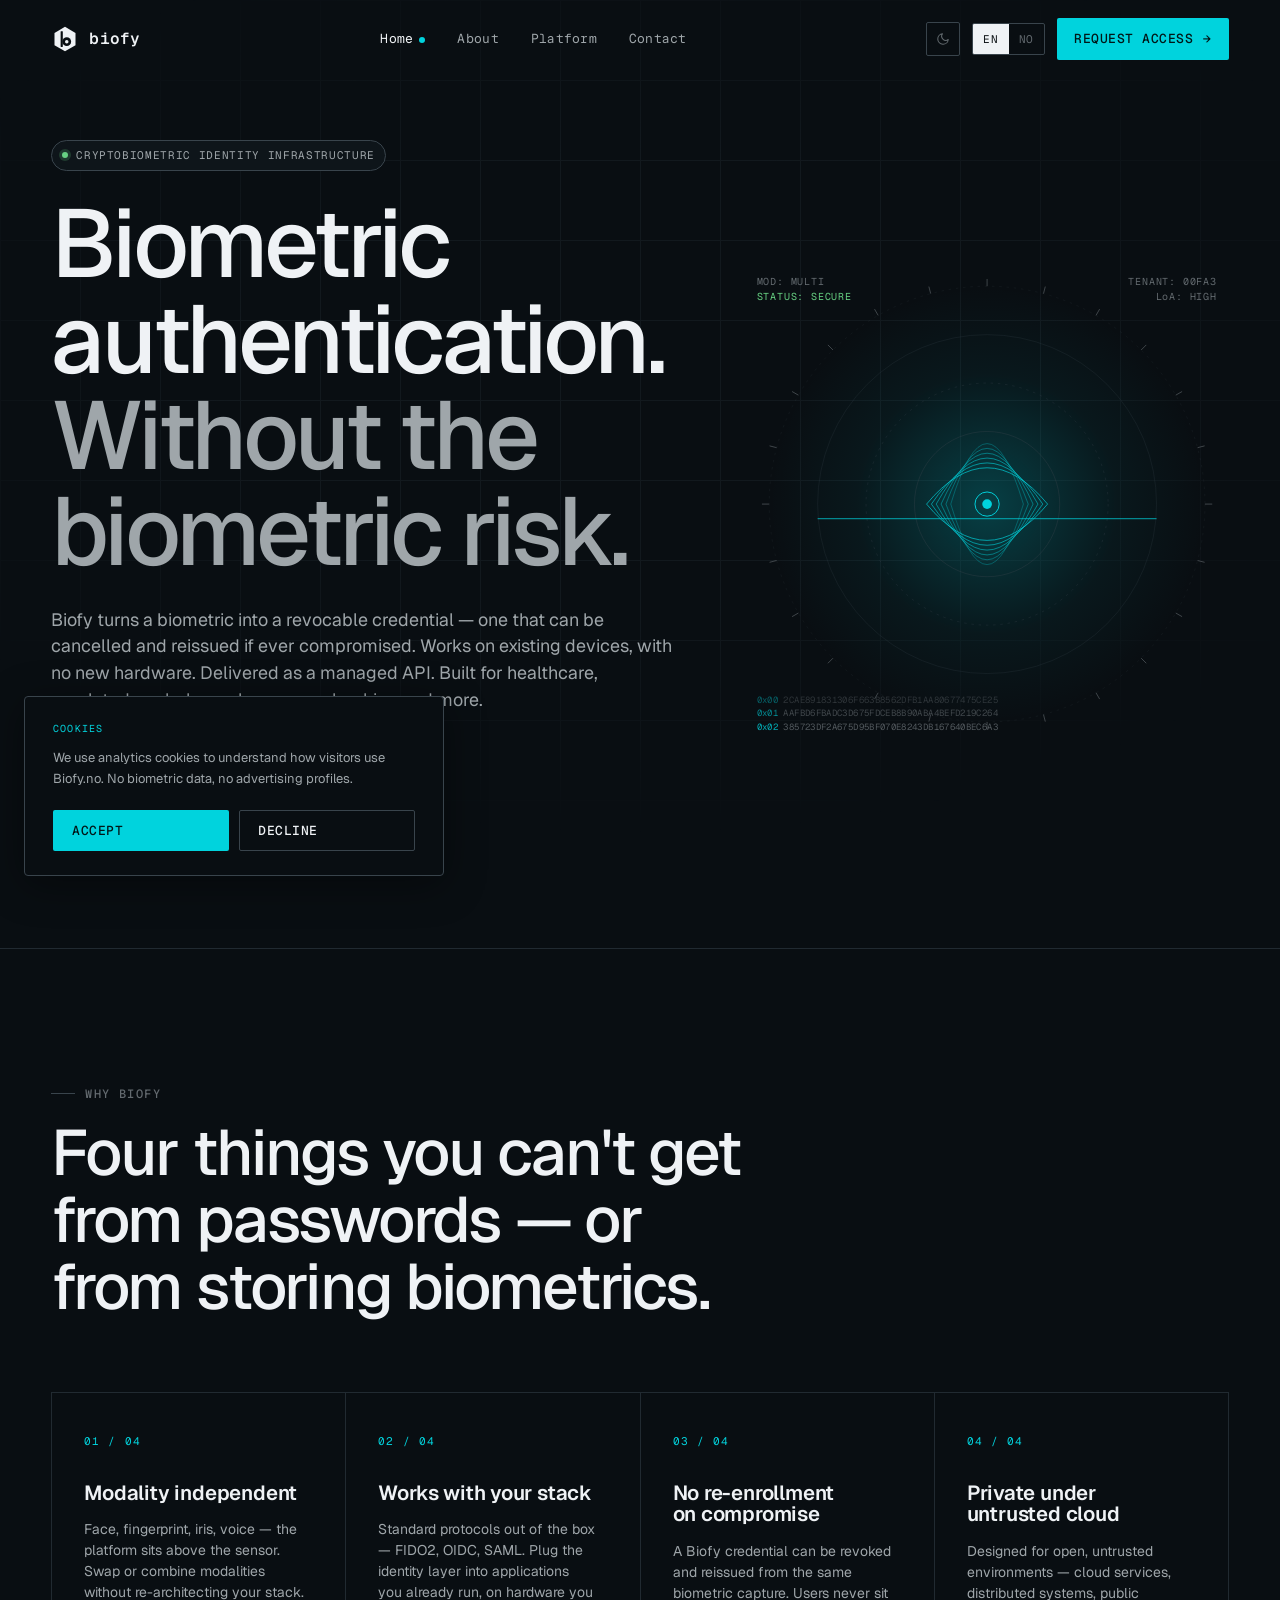
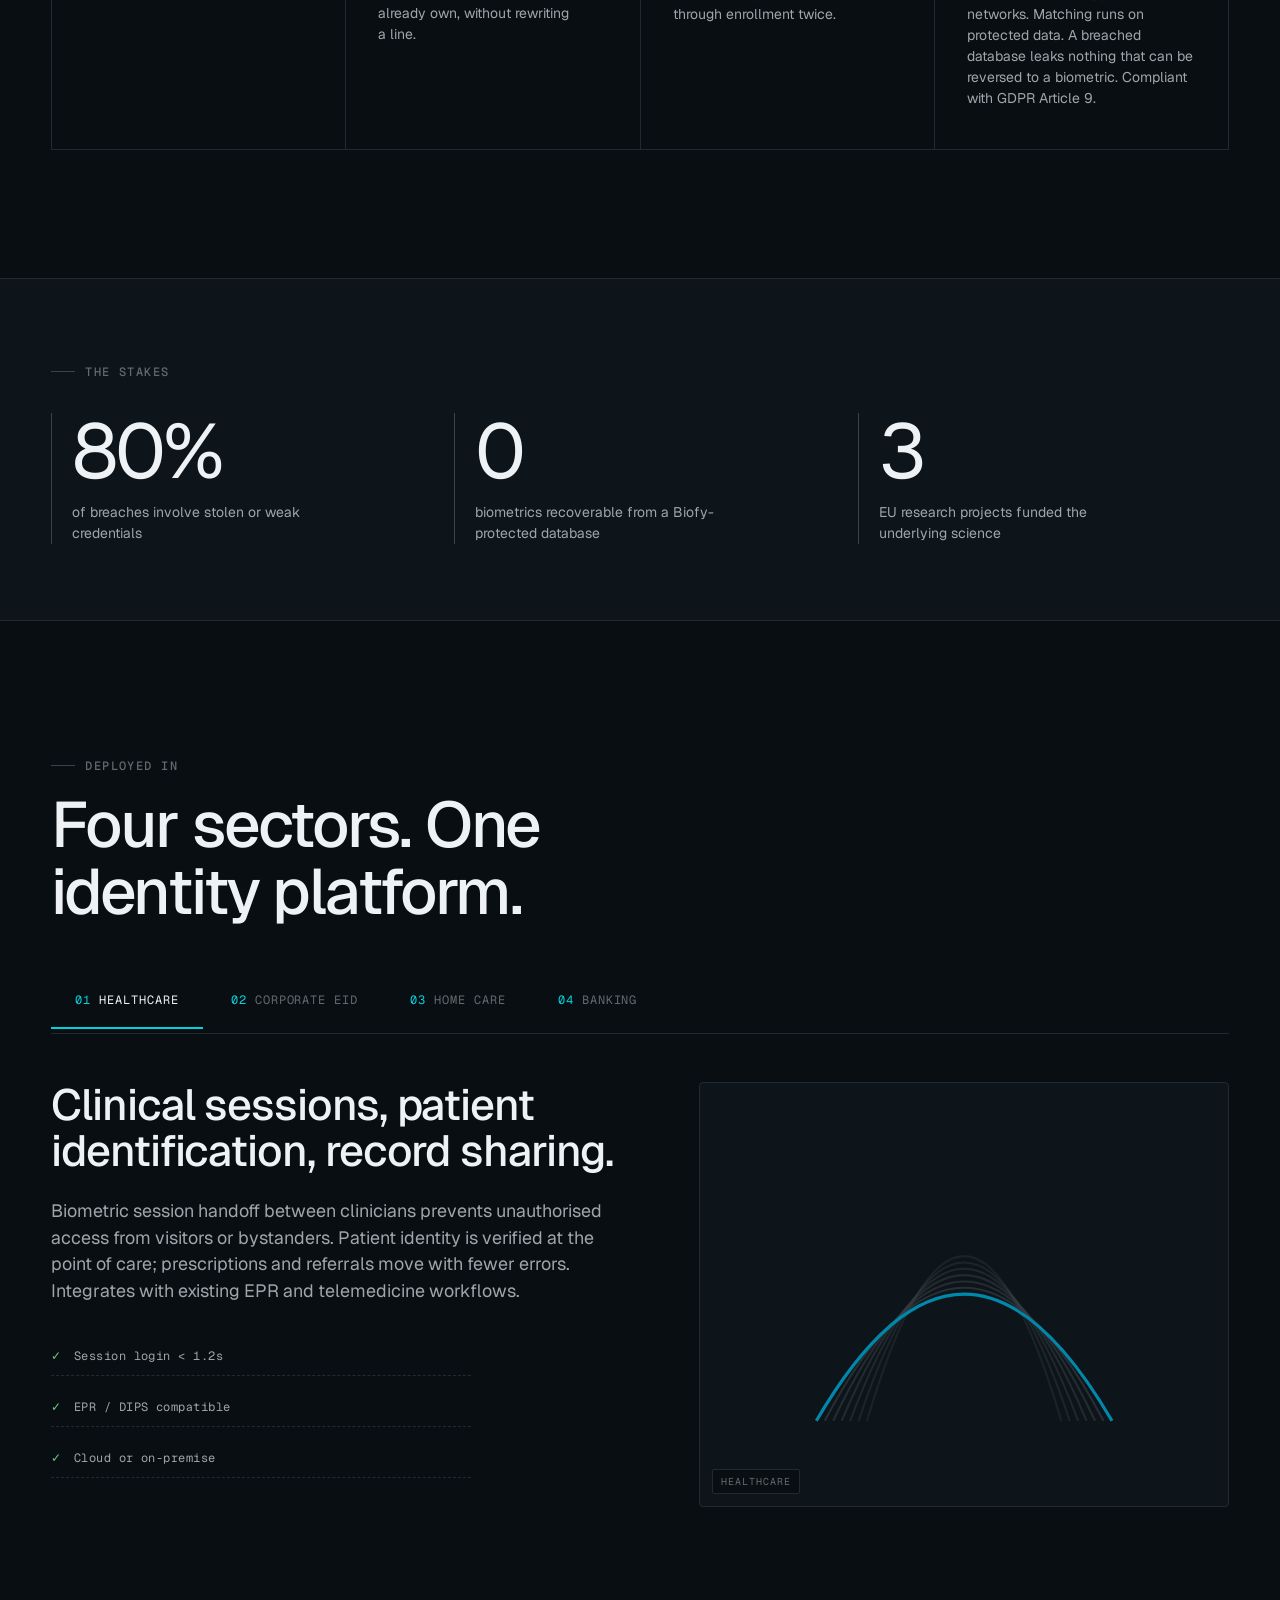
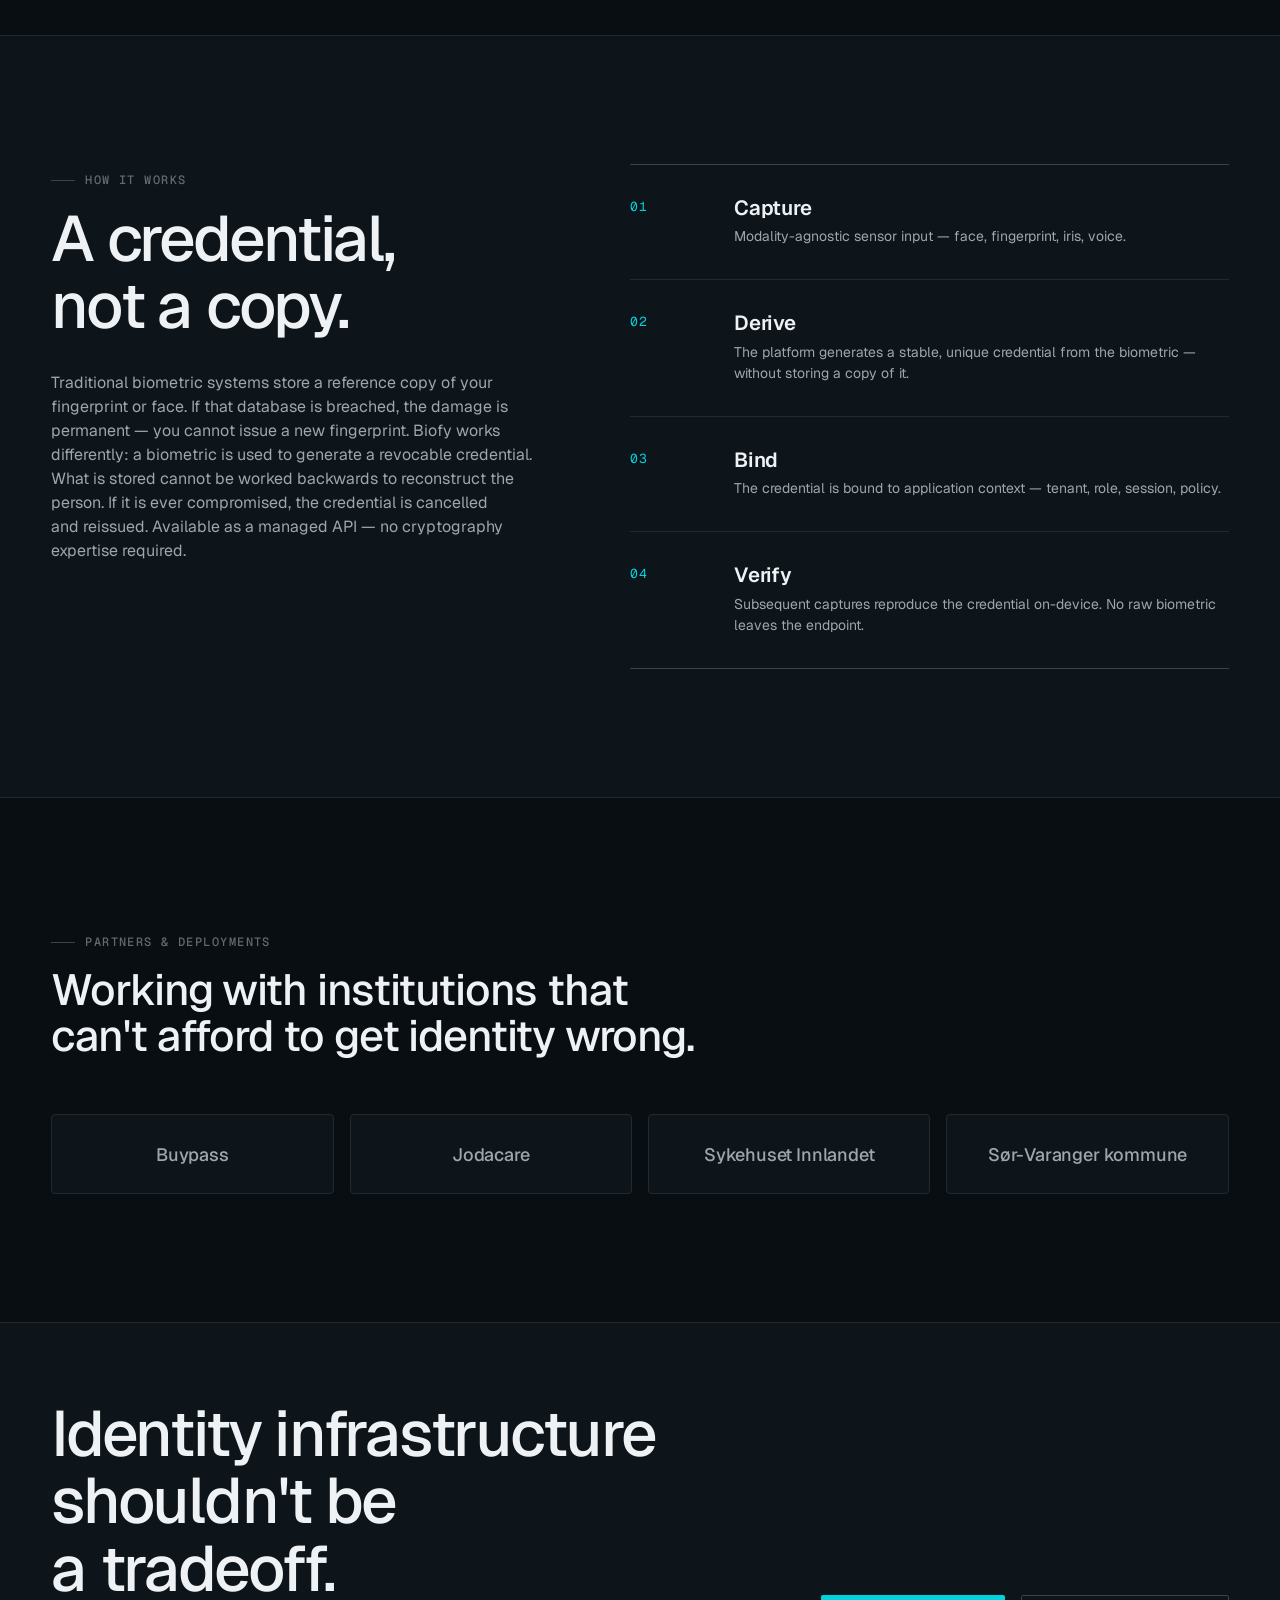
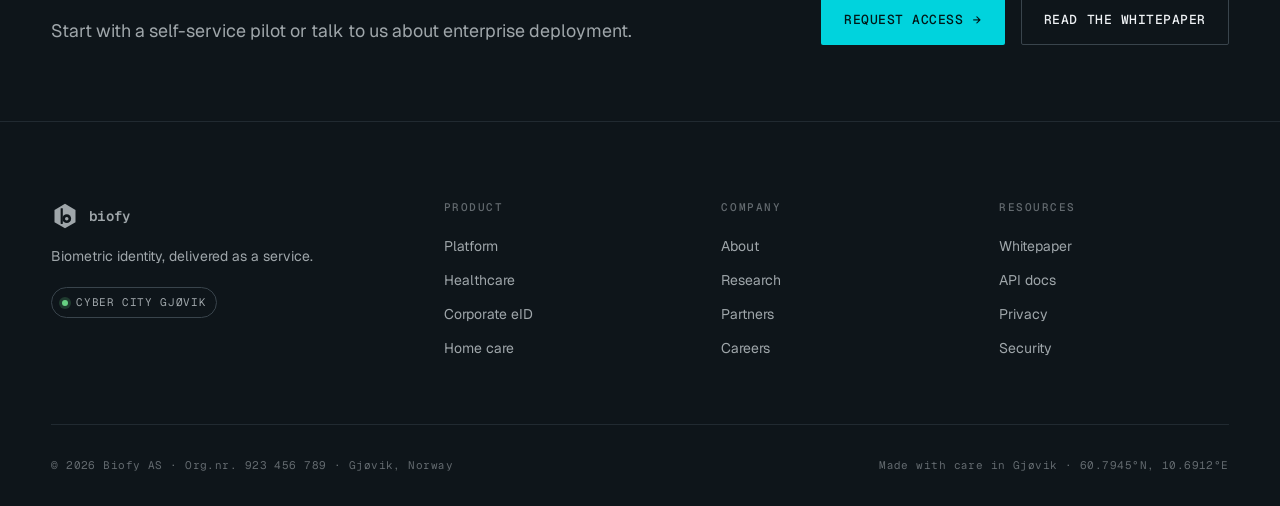
==== commit 2df60ca2: "Added google analytics" ====
--- a/index.html
+++ b/index.html
@@ -1,3 +1,3 @@
-<!DOCTYPE html><html lang="en" data-theme="dark" data-scroll-behavior="smooth"><head><meta charSet="utf-8"/><meta name="viewport" content="width=device-width, initial-scale=1"/><link rel="stylesheet" href="/biofy.no/_next/static/chunks/0jp2jo.obcxv0.css" data-precedence="next"/><link rel="preload" as="script" fetchPriority="low" href="/biofy.no/_next/static/chunks/0y_wgo4lu8n.h.js"/><script src="/biofy.no/_next/static/chunks/0pqt~8bl3ukh4.js" async=""></script><script src="/biofy.no/_next/static/chunks/0v9c2uadhpd-i.js" async=""></script><script src="/biofy.no/_next/static/chunks/0t7fg7rixkc4a.js" async=""></script><script src="/biofy.no/_next/static/chunks/turbopack-0dy6j2s6c3i4h.js" async=""></script><script src="/biofy.no/_next/static/chunks/089bbpl0bg1zu.js" async=""></script><script src="/biofy.no/_next/static/chunks/0~1-0-_nb18x6.js" async=""></script><script src="/biofy.no/_next/static/chunks/01xlw8hd842-c.js" async=""></script><script src="/biofy.no/_next/static/chunks/0p.-lf2bqux9h.js" async=""></script><script src="/biofy.no/_next/static/chunks/0ljwtwwk5x-9u.js" async=""></script><title>Biometric Authentication Without the Biometric Risk</title><meta name="description" content="Biofy turns a biometric into a revocable credential — one that can be cancelled and reissued if ever compromised. Works on existing devices. Built for healthcare, corporate eID, home care, and banking."/><meta name="robots" content="index, follow"/><link rel="canonical" href="https://biofy.no"/><meta property="og:title" content="Biometric Authentication Without the Biometric Risk | Biofy"/><meta property="og:description" content="Biofy turns a biometric into a revocable credential — one that can be cancelled and reissued if ever compromised. Works on existing devices. Built for healthcare, corporate eID, home care, and banking."/><meta property="og:url" content="https://biofy.no"/><meta property="og:image" content="https://biofy.no/opengraph-image?a1b4f851bb68a348"/><meta property="og:image:type" content="image/png"/><meta property="og:image:width" content="1200"/><meta property="og:image:height" content="630"/><meta property="og:image:alt" content="Biofy — Biometric authentication without the biometric risk"/><meta name="twitter:card" content="summary_large_image"/><meta name="twitter:title" content="Biofy — Biometric authentication without the biometric risk"/><meta name="twitter:description" content="Biofy turns a biometric into a revocable credential — breach-safe, revocable, and delivered as a managed API."/><meta name="twitter:image" content="https://biofy.no/opengraph-image?a1b4f851bb68a348"/><meta name="twitter:image:alt" content="Biofy — Biometric authentication without the biometric risk"/><meta name="twitter:image:type" content="image/png"/><meta name="twitter:image:width" content="1200"/><meta name="twitter:image:height" content="630"/><link rel="icon" href="/biofy.no/icon.svg?icon.0kzghrd9e~~87.svg" sizes="any" type="image/svg+xml"/><script>
+<!DOCTYPE html><html lang="en" data-theme="dark" data-scroll-behavior="smooth"><head><meta charSet="utf-8"/><meta name="viewport" content="width=device-width, initial-scale=1"/><link rel="stylesheet" href="/_next/static/chunks/0jp2jo.obcxv0.css" data-precedence="next"/><link rel="preload" as="script" fetchPriority="low" href="/_next/static/chunks/0y_wgo4lu8n.h.js"/><script src="/_next/static/chunks/0pqt~8bl3ukh4.js" async=""></script><script src="/_next/static/chunks/0v9c2uadhpd-i.js" async=""></script><script src="/_next/static/chunks/11wkea2fau5qv.js" async=""></script><script src="/_next/static/chunks/turbopack-0gbx_bzc98.e-.js" async=""></script><script src="/_next/static/chunks/025ootcr1dztp.js" async=""></script><script src="/_next/static/chunks/0~1-0-_nb18x6.js" async=""></script><script src="/_next/static/chunks/01xlw8hd842-c.js" async=""></script><script src="/_next/static/chunks/0p.-lf2bqux9h.js" async=""></script><script src="/_next/static/chunks/0ljwtwwk5x-9u.js" async=""></script><title>Biometric Authentication Without the Biometric Risk</title><meta name="description" content="Biofy turns a biometric into a revocable credential — one that can be cancelled and reissued if ever compromised. Works on existing devices. Built for healthcare, corporate eID, home care, and banking."/><meta name="robots" content="index, follow"/><link rel="canonical" href="https://biofy.no"/><meta property="og:title" content="Biometric Authentication Without the Biometric Risk | Biofy"/><meta property="og:description" content="Biofy turns a biometric into a revocable credential — one that can be cancelled and reissued if ever compromised. Works on existing devices. Built for healthcare, corporate eID, home care, and banking."/><meta property="og:url" content="https://biofy.no"/><meta property="og:image" content="https://biofy.no/opengraph-image?a1b4f851bb68a348"/><meta property="og:image:type" content="image/png"/><meta property="og:image:width" content="1200"/><meta property="og:image:height" content="630"/><meta property="og:image:alt" content="Biofy — Biometric authentication without the biometric risk"/><meta name="twitter:card" content="summary_large_image"/><meta name="twitter:title" content="Biofy — Biometric authentication without the biometric risk"/><meta name="twitter:description" content="Biofy turns a biometric into a revocable credential — breach-safe, revocable, and delivered as a managed API."/><meta name="twitter:image" content="https://biofy.no/opengraph-image?a1b4f851bb68a348"/><meta name="twitter:image:alt" content="Biofy — Biometric authentication without the biometric risk"/><meta name="twitter:image:type" content="image/png"/><meta name="twitter:image:width" content="1200"/><meta name="twitter:image:height" content="630"/><link rel="icon" href="/icon.svg?icon.0kzghrd9e~~87.svg" sizes="any" type="image/svg+xml"/><script>
 (function(){try{var t=localStorage.getItem('biofy-theme');if(t!=='dark'&&t!=='light')t='dark';document.documentElement.setAttribute('data-theme',t);}catch(e){document.documentElement.setAttribute('data-theme','dark');}})();
-</script><script src="/biofy.no/_next/static/chunks/03~yq9q893hmn.js" noModule=""></script></head><body><div hidden=""><!--$--><!--/$--></div><script type="application/ld+json">{"@context":"https://schema.org","@type":"Organization","name":"Biofy AS","url":"https://biofy.no","foundingDate":"2020","description":"Norwegian deep-tech company commercialising cryptobiometric identity, developed at Cyber City, NTNU.","address":{"@type":"PostalAddress","addressLocality":"Gjøvik","addressCountry":"NO"},"contactPoint":{"@type":"ContactPoint","email":"hello@biofy.no","contactType":"customer service"},"sameAs":["https://biofy.no"]}</script><nav class="nav "><div class="container nav-inner"><a class="logo" href="/biofy.no"><svg width="28" height="28" viewBox="0 0 64 64" fill="none" class="block shrink-0" aria-label="Biofy mark"><defs><mask id="bmask-28"><rect width="64" height="64" fill="white"></rect><rect x="22" y="14" width="5" height="36" fill="black" rx="1"></rect><circle cx="36" cy="38" r="10" fill="black"></circle><circle cx="36" cy="38" r="4" fill="white"></circle></mask></defs><path d="M32 4 L56 18 L56 46 L32 60 L8 46 L8 18 Z" fill="currentColor" mask="url(#bmask-28)"></path><circle cx="36" cy="38" r="2" fill="currentColor"></circle></svg><span>biofy</span></a><div class="nav-links"><a class="nav-link active" href="/biofy.no">Home</a><a class="nav-link " href="/biofy.no/about">About</a><a class="nav-link " href="/biofy.no/platform">Platform</a><a class="nav-link " href="/biofy.no/contact">Contact</a></div><div class="nav-actions"><button aria-label="Toggle theme" style="width:34px;height:34px;border:1px solid var(--line-strong);border-radius:var(--radius);display:grid;place-items:center;color:var(--fg-muted);transition:color 0.15s, border-color 0.15s"><svg viewBox="0 0 24 24" fill="none" stroke="currentColor" stroke-width="1.8" stroke-linecap="round" stroke-linejoin="round" style="width:14px;height:14px"><path d="M21 12.8A9 9 0 1 1 11.2 3a7 7 0 0 0 9.8 9.8z"></path></svg></button><div class="lang-switch"><button class="active">EN</button><button class="">NO</button></div><a class="btn btn-primary" style="padding:10px 16px" href="/biofy.no/contact">Request access<!-- --> <span class="arrow">→</span></a><button class="nav-toggle" aria-label="menu"><span></span></button></div></div></nav><main><section class="section" style="padding-top:140px;padding-bottom:80px;position:relative;overflow:hidden"><div class="grid-bg"></div><div class="container" style="position:relative"><div class="hero-grid" style="display:grid;grid-template-columns:minmax(0, 1.3fr) minmax(0, 1fr);gap:64px;align-items:center"><div><div class="chip"><span class="dot"></span>Cryptobiometric identity infrastructure</div><h1 class="h-display" style="margin-top:24px"><span style="display:block;color:var(--fg)">Biometric authentication.</span><span style="display:block;color:var(--fg-dim)">Without the biometric risk.</span></h1><p class="lede" style="margin-top:28px;max-width:56ch">Biofy turns a biometric into a revocable credential — one that can be cancelled and reissued if ever compromised. Works on existing devices, with no new hardware. Delivered as a managed API. Built for healthcare, regulated workplaces, home care, banking and more.</p><div class="row" style="margin-top:40px"><a class="btn btn-primary" href="/biofy.no/platform">See the platform<!-- --> <span class="arrow">→</span></a><a class="btn btn-ghost" href="/biofy.no/contact">Request access</a></div><div style="margin-top:48px;font-family:var(--font-mono);font-size:11px;letter-spacing:0.12em;text-transform:uppercase;color:var(--fg-muted);display:flex;gap:16px;flex-wrap:wrap"><span style="display:inline-flex;align-items:center;gap:8px"><span style="width:4px;height:4px;background:var(--signal);border-radius:50%"></span>NTNU NISlab</span><span style="display:inline-flex;align-items:center;gap:8px"><span style="width:4px;height:4px;background:var(--signal);border-radius:50%"></span>ISO 27001 ready</span><span style="display:inline-flex;align-items:center;gap:8px"><span style="width:4px;height:4px;background:var(--signal);border-radius:50%"></span>API-first</span></div></div><div><div style="position:relative;width:100%;aspect-ratio:1/1;max-width:520px;margin:0 auto;opacity:0;transition:opacity 0.3s"><svg viewBox="0 0 400 400" style="position:absolute;inset:0;width:100%;height:100%"><defs><radialGradient id="hg" cx="50%" cy="50%"><stop offset="0%" stop-color="var(--accent)" stop-opacity="0.25"></stop><stop offset="60%" stop-color="var(--accent)" stop-opacity="0.05"></stop><stop offset="100%" stop-color="var(--accent)" stop-opacity="0"></stop></radialGradient></defs><circle cx="200" cy="200" r="180" fill="url(#hg)"></circle><circle cx="200" cy="200" r="60" fill="none" stroke="var(--line-strong)" stroke-width="0.5" opacity="0.6"></circle><circle cx="200" cy="200" r="100" fill="none" stroke="var(--line-strong)" stroke-width="0.5" stroke-dasharray="2 4" opacity="0.5"></circle><circle cx="200" cy="200" r="140" fill="none" stroke="var(--line-strong)" stroke-width="0.5" opacity="0.4"></circle><circle cx="200" cy="200" r="180" fill="none" stroke="var(--line-strong)" stroke-width="0.5" stroke-dasharray="2 4" opacity="0.3"></circle><line x1="380" y1="200" x2="386" y2="200" stroke="var(--fg-muted)" stroke-width="0.5"></line><line x1="373.9" y1="246.6" x2="379.7" y2="248.1" stroke="var(--fg-muted)" stroke-width="0.5"></line><line x1="355.9" y1="290" x2="361.1" y2="293" stroke="var(--fg-muted)" stroke-width="0.5"></line><line x1="327.3" y1="327.3" x2="331.5" y2="331.5" stroke="var(--fg-muted)" stroke-width="0.5"></line><line x1="290" y1="355.9" x2="293" y2="361.1" stroke="var(--fg-muted)" stroke-width="0.5"></line><line x1="246.6" y1="373.9" x2="248.1" y2="379.7" stroke="var(--fg-muted)" stroke-width="0.5"></line><line x1="200" y1="380" x2="200" y2="386" stroke="var(--fg-muted)" stroke-width="0.5"></line><line x1="153.4" y1="373.9" x2="151.9" y2="379.7" stroke="var(--fg-muted)" stroke-width="0.5"></line><line x1="110" y1="355.9" x2="107" y2="361.1" stroke="var(--fg-muted)" stroke-width="0.5"></line><line x1="72.7" y1="327.3" x2="68.5" y2="331.5" stroke="var(--fg-muted)" stroke-width="0.5"></line><line x1="44.1" y1="290" x2="38.9" y2="293" stroke="var(--fg-muted)" stroke-width="0.5"></line><line x1="26.1" y1="246.6" x2="20.3" y2="248.1" stroke="var(--fg-muted)" stroke-width="0.5"></line><line x1="20" y1="200" x2="14" y2="200" stroke="var(--fg-muted)" stroke-width="0.5"></line><line x1="26.1" y1="153.4" x2="20.3" y2="151.9" stroke="var(--fg-muted)" stroke-width="0.5"></line><line x1="44.1" y1="110" x2="38.9" y2="107" stroke="var(--fg-muted)" stroke-width="0.5"></line><line x1="72.7" y1="72.7" x2="68.5" y2="68.5" stroke="var(--fg-muted)" stroke-width="0.5"></line><line x1="110" y1="44.1" x2="107" y2="38.9" stroke="var(--fg-muted)" stroke-width="0.5"></line><line x1="153.4" y1="26.1" x2="151.9" y2="20.3" stroke="var(--fg-muted)" stroke-width="0.5"></line><line x1="200" y1="20" x2="200" y2="14" stroke="var(--fg-muted)" stroke-width="0.5"></line><line x1="246.6" y1="26.1" x2="248.1" y2="20.3" stroke="var(--fg-muted)" stroke-width="0.5"></line><line x1="290" y1="44.1" x2="293" y2="38.9" stroke="var(--fg-muted)" stroke-width="0.5"></line><line x1="327.3" y1="72.7" x2="331.5" y2="68.5" stroke="var(--fg-muted)" stroke-width="0.5"></line><line x1="355.9" y1="110" x2="361.1" y2="107" stroke="var(--fg-muted)" stroke-width="0.5"></line><line x1="373.9" y1="153.4" x2="379.7" y2="151.9" stroke="var(--fg-muted)" stroke-width="0.5"></line><path d="M 150 200 Q 200 140, 250 200 Q 200 260, 150 200" fill="none" stroke="var(--accent)" stroke-width="0.8" opacity="0.7"></path><path d="M 154 200 Q 200 132, 246 200 Q 200 268, 154 200" fill="none" stroke="var(--accent)" stroke-width="0.8" opacity="0.62"></path><path d="M 158 200 Q 200 124, 242 200 Q 200 276, 158 200" fill="none" stroke="var(--accent)" stroke-width="0.8" opacity="0.54"></path><path d="M 162 200 Q 200 116, 238 200 Q 200 284, 162 200" fill="none" stroke="var(--accent)" stroke-width="0.8" opacity="0.46"></path><path d="M 166 200 Q 200 108, 234 200 Q 200 292, 166 200" fill="none" stroke="var(--accent)" stroke-width="0.8" opacity="0.38"></path><path d="M 170 200 Q 200 100, 230 200 Q 200 300, 170 200" fill="none" stroke="var(--accent)" stroke-width="0.8" opacity="0.3"></path><line x1="60" y1="140" x2="340" y2="140" stroke="var(--accent)" stroke-width="1" opacity="0.6"></line><circle cx="200" cy="200" r="4" fill="var(--accent)"></circle><circle cx="200" cy="200" r="10" fill="none" stroke="var(--accent)" stroke-width="0.8"></circle></svg><div style="position:absolute;top:12px;left:12px;font-family:var(--font-mono);font-size:10px;letter-spacing:0.08em;color:var(--fg-muted)"><div>MOD: MULTI</div><div style="color:var(--signal)">STATUS: SECURE</div></div><div style="position:absolute;top:12px;right:12px;font-family:var(--font-mono);font-size:10px;letter-spacing:0.08em;color:var(--fg-muted);text-align:right"><div>TENANT: 00FA3</div><div>LoA: HIGH</div></div><div style="position:absolute;bottom:12px;left:12px;right:12px;font-family:var(--font-mono);font-size:9px;letter-spacing:0.04em;color:var(--fg-muted);line-height:1.5"><div style="opacity:0.4;white-space:nowrap;overflow:hidden"><span style="color:var(--accent)">0x<!-- -->00</span>  <span>3B8BD16DF83AA4919256CC4DC8DE916F1BF360EB</span></div><div style="opacity:0.6000000000000001;white-space:nowrap;overflow:hidden"><span style="color:var(--accent)">0x<!-- -->01</span>  <span>B9E81E4064CD1BB0549F121711EE6CE68998643A</span></div><div style="opacity:0.8;white-space:nowrap;overflow:hidden"><span style="color:var(--accent)">0x<!-- -->02</span>  <span>37356B24D15182C016D868E16AFE277EE73C687A</span></div></div></div></div></div></div></section><section class="section" style="border-top:1px solid var(--line)"><div class="container"><div class="reveal" style="max-width:800px;margin-bottom:72px"><span class="eyebrow">Why Biofy</span><h2 class="h1" style="margin-top:16px">Four things you can&#x27;t get from passwords — or from storing biometrics.</h2></div><div style="display:grid;grid-template-columns:repeat(auto-fit, minmax(260px, 1fr));border-top:1px solid var(--line);border-left:1px solid var(--line)"><div class="reveal" style="padding:40px 32px;border-right:1px solid var(--line);border-bottom:1px solid var(--line);background:var(--bg);min-height:280px;transition:background 0.2s"><div style="font-family:var(--font-mono);font-size:11px;letter-spacing:0.1em;color:var(--accent);margin-bottom:32px">01<!-- --> / 04</div><h3 class="h3" style="margin-bottom:16px">Modality independent</h3><p style="font-size:14px">Face, fingerprint, iris, voice — the platform sits above the sensor. Swap or combine modalities without re-architecting your stack.</p></div><div class="reveal" style="padding:40px 32px;border-right:1px solid var(--line);border-bottom:1px solid var(--line);background:var(--bg);min-height:280px;transition:background 0.2s"><div style="font-family:var(--font-mono);font-size:11px;letter-spacing:0.1em;color:var(--accent);margin-bottom:32px">02<!-- --> / 04</div><h3 class="h3" style="margin-bottom:16px">Works with your stack</h3><p style="font-size:14px">Standard protocols out of the box — FIDO2, OIDC, SAML. Plug the identity layer into applications you already run, on hardware you already own, without rewriting a line.</p></div><div class="reveal" style="padding:40px 32px;border-right:1px solid var(--line);border-bottom:1px solid var(--line);background:var(--bg);min-height:280px;transition:background 0.2s"><div style="font-family:var(--font-mono);font-size:11px;letter-spacing:0.1em;color:var(--accent);margin-bottom:32px">03<!-- --> / 04</div><h3 class="h3" style="margin-bottom:16px">No re-enrollment on compromise</h3><p style="font-size:14px">A Biofy credential can be revoked and reissued from the same biometric capture. Users never sit through enrollment twice.</p></div><div class="reveal" style="padding:40px 32px;border-right:1px solid var(--line);border-bottom:1px solid var(--line);background:var(--bg);min-height:280px;transition:background 0.2s"><div style="font-family:var(--font-mono);font-size:11px;letter-spacing:0.1em;color:var(--accent);margin-bottom:32px">04<!-- --> / 04</div><h3 class="h3" style="margin-bottom:16px">Private under untrusted cloud</h3><p style="font-size:14px">Designed for open, untrusted environments — cloud services, distributed systems, public networks. Matching runs on protected data. A breached database leaks nothing that can be reversed to a biometric. Compliant with GDPR Article 9.</p></div></div></div></section><section class="section-sm" style="border-top:1px solid var(--line);background:var(--bg-1)"><div class="container"><span class="eyebrow reveal">The stakes</span><div style="margin-top:32px;display:grid;grid-template-columns:repeat(auto-fit, minmax(220px, 1fr));gap:32px"><div class="reveal" style="border-left:1px solid var(--line-strong);padding-left:20px"><div style="font-family:var(--font-sans);font-size:clamp(48px, 6vw, 80px);font-weight:400;letter-spacing:-0.04em;line-height:1;color:var(--fg)">80%</div><div style="margin-top:12px;color:var(--fg-dim);font-size:14px;max-width:260px">of breaches involve stolen or weak credentials</div></div><div class="reveal" style="border-left:1px solid var(--line-strong);padding-left:20px"><div style="font-family:var(--font-sans);font-size:clamp(48px, 6vw, 80px);font-weight:400;letter-spacing:-0.04em;line-height:1;color:var(--fg)">0</div><div style="margin-top:12px;color:var(--fg-dim);font-size:14px;max-width:260px">biometrics recoverable from a Biofy-protected database</div></div><div class="reveal" style="border-left:1px solid var(--line-strong);padding-left:20px"><div style="font-family:var(--font-sans);font-size:clamp(48px, 6vw, 80px);font-weight:400;letter-spacing:-0.04em;line-height:1;color:var(--fg)">3</div><div style="margin-top:12px;color:var(--fg-dim);font-size:14px;max-width:260px">EU research projects funded the underlying science</div></div></div></div></section><section class="section" style="border-top:1px solid var(--line)"><div class="container"><div class="reveal" style="margin-bottom:48px;max-width:760px"><span class="eyebrow">Deployed in</span><h2 class="h1" style="margin-top:16px">Four sectors. One identity platform.</h2></div><div class="reveal" style="display:flex;gap:4px;border-bottom:1px solid var(--line);margin-bottom:48px;padding-bottom:5px;overflow-x:auto"><button style="padding:18px 24px;font-family:var(--font-mono);font-size:12px;letter-spacing:0.08em;text-transform:uppercase;color:var(--fg);border-bottom:2px solid var(--accent);margin-bottom:-1px;transition:all 0.2s;white-space:nowrap"><span style="color:var(--accent);margin-right:8px">0<!-- -->1</span>Healthcare</button><button style="padding:18px 24px;font-family:var(--font-mono);font-size:12px;letter-spacing:0.08em;text-transform:uppercase;color:var(--fg-muted);border-bottom:2px solid transparent;margin-bottom:-1px;transition:all 0.2s;white-space:nowrap"><span style="color:var(--accent);margin-right:8px">0<!-- -->2</span>Corporate eID</button><button style="padding:18px 24px;font-family:var(--font-mono);font-size:12px;letter-spacing:0.08em;text-transform:uppercase;color:var(--fg-muted);border-bottom:2px solid transparent;margin-bottom:-1px;transition:all 0.2s;white-space:nowrap"><span style="color:var(--accent);margin-right:8px">0<!-- -->3</span>Home care</button><button style="padding:18px 24px;font-family:var(--font-mono);font-size:12px;letter-spacing:0.08em;text-transform:uppercase;color:var(--fg-muted);border-bottom:2px solid transparent;margin-bottom:-1px;transition:all 0.2s;white-space:nowrap"><span style="color:var(--accent);margin-right:8px">0<!-- -->4</span>Banking</button></div><div class="uc-grid reveal" style="display:grid;grid-template-columns:minmax(0, 1.1fr) minmax(0, 1fr);gap:64px;align-items:start"><div><h3 class="h2" style="margin-bottom:24px">Clinical sessions, patient identification, record sharing.</h3><p class="lede" style="margin-bottom:32px">Biometric session handoff between clinicians prevents unauthorised access from visitors or bystanders. Patient identity is verified at the point of care; prescriptions and referrals move with fewer errors. Integrates with existing EPR and telemedicine workflows.</p><div style="display:grid;gap:12px;max-width:420px"><div style="display:flex;align-items:center;gap:12px;padding:10px 0;border-bottom:1px dashed var(--line);font-family:var(--font-mono);font-size:12px;letter-spacing:0.04em;color:var(--fg-dim)"><span style="color:var(--signal)">✓</span>Session login &lt; 1.2s</div><div style="display:flex;align-items:center;gap:12px;padding:10px 0;border-bottom:1px dashed var(--line);font-family:var(--font-mono);font-size:12px;letter-spacing:0.04em;color:var(--fg-dim)"><span style="color:var(--signal)">✓</span>EPR / DIPS compatible</div><div style="display:flex;align-items:center;gap:12px;padding:10px 0;border-bottom:1px dashed var(--line);font-family:var(--font-mono);font-size:12px;letter-spacing:0.04em;color:var(--fg-dim)"><span style="color:var(--signal)">✓</span>Cloud or on-premise</div></div></div><div style="aspect-ratio:5/4;border-radius:var(--radius-lg);overflow:hidden;border:1px solid var(--line);background:var(--bg-1);position:relative"><svg viewBox="0 0 200 200" width="100%" height="100%" class="block w-full h-full" aria-hidden="true"><path d="M 30 160 Q 100 40, 170 160" stroke="var(--color-dim)" stroke-width="1" fill="none" opacity="0.6"></path><path d="M 34 160 Q 100 34, 166 160" stroke="var(--color-dim)" stroke-width="1" fill="none" opacity="0.5499999999999999"></path><path d="M 38 160 Q 100 28, 162 160" stroke="var(--color-dim)" stroke-width="1" fill="none" opacity="0.5"></path><path d="M 42 160 Q 100 22, 158 160" stroke="var(--color-dim)" stroke-width="1" fill="none" opacity="0.44999999999999996"></path><path d="M 46 160 Q 100 16, 154 160" stroke="var(--color-dim)" stroke-width="1" fill="none" opacity="0.39999999999999997"></path><path d="M 50 160 Q 100 10, 150 160" stroke="var(--color-dim)" stroke-width="1" fill="none" opacity="0.35"></path><path d="M 54 160 Q 100 4, 146 160" stroke="var(--color-dim)" stroke-width="1" fill="none" opacity="0.29999999999999993"></path><path d="M 30 160 Q 100 40, 170 160" stroke="var(--color-primary)" stroke-width="1.5" fill="none"></path></svg><div style="position:absolute;bottom:12px;left:12px;font-family:var(--font-mono);font-size:10px;letter-spacing:0.1em;text-transform:uppercase;color:var(--fg-muted);background:var(--bg);border:1px solid var(--line);border-radius:2px;padding:4px 8px">Healthcare</div></div></div></div></section><section class="section" style="border-top:1px solid var(--line);background:var(--bg-1)"><div class="container"><div class="how-grid" style="display:grid;grid-template-columns:minmax(0, 1fr) minmax(0, 1.2fr);gap:80px;align-items:start"><div class="reveal" style="position:sticky;top:120px"><span class="eyebrow">How it works</span><h2 class="h1" style="margin-top:16px">A credential, not a copy.</h2><p class="mt-m">Traditional biometric systems store a reference copy of your fingerprint or face. If that database is breached, the damage is permanent — you cannot issue a new fingerprint. Biofy works differently: a biometric is used to generate a revocable credential. What is stored cannot be worked backwards to reconstruct the person. If it is ever compromised, the credential is cancelled and reissued. Available as a managed API — no cryptography expertise required.</p></div><div><div class="reveal" style="display:grid;grid-template-columns:80px 1fr;gap:24px;padding:32px 0;border-top:1px solid var(--line-strong);border-bottom:none"><div style="font-family:var(--font-mono);font-size:13px;color:var(--accent);letter-spacing:0.08em">01</div><div><h3 class="h3" style="margin-bottom:8px">Capture</h3><p style="font-size:14px">Modality-agnostic sensor input — face, fingerprint, iris, voice.</p></div></div><div class="reveal" style="display:grid;grid-template-columns:80px 1fr;gap:24px;padding:32px 0;border-top:1px solid var(--line);border-bottom:none"><div style="font-family:var(--font-mono);font-size:13px;color:var(--accent);letter-spacing:0.08em">02</div><div><h3 class="h3" style="margin-bottom:8px">Derive</h3><p style="font-size:14px">The platform generates a stable, unique credential from the biometric — without storing a copy of it.</p></div></div><div class="reveal" style="display:grid;grid-template-columns:80px 1fr;gap:24px;padding:32px 0;border-top:1px solid var(--line);border-bottom:none"><div style="font-family:var(--font-mono);font-size:13px;color:var(--accent);letter-spacing:0.08em">03</div><div><h3 class="h3" style="margin-bottom:8px">Bind</h3><p style="font-size:14px">The credential is bound to application context — tenant, role, session, policy.</p></div></div><div class="reveal" style="display:grid;grid-template-columns:80px 1fr;gap:24px;padding:32px 0;border-top:1px solid var(--line);border-bottom:1px solid var(--line-strong)"><div style="font-family:var(--font-mono);font-size:13px;color:var(--accent);letter-spacing:0.08em">04</div><div><h3 class="h3" style="margin-bottom:8px">Verify</h3><p style="font-size:14px">Subsequent captures reproduce the credential on-device. No raw biometric leaves the endpoint.</p></div></div></div></div></div></section><section class="section" style="border-top:1px solid var(--line)"><div class="container"><div class="reveal" style="max-width:760px;margin-bottom:56px"><span class="eyebrow">Partners &amp; deployments</span><h2 class="h2" style="margin-top:16px">Working with institutions that can&#x27;t afford to get identity wrong.</h2></div><div class="reveal" style="display:grid;grid-template-columns:repeat(auto-fit, minmax(200px, 1fr));gap:16px"><div style="height:80px;display:grid;place-items:center;border:1px solid var(--line);border-radius:var(--radius-lg);background:var(--bg-1);padding:0 24px;transition:border-color 0.2s, color 0.2s;color:var(--fg-dim)"><span style="font-family:var(--font-sans);font-size:18px;font-weight:500;letter-spacing:-0.01em">Buypass</span></div><div style="height:80px;display:grid;place-items:center;border:1px solid var(--line);border-radius:var(--radius-lg);background:var(--bg-1);padding:0 24px;transition:border-color 0.2s, color 0.2s;color:var(--fg-dim)"><span style="font-family:var(--font-sans);font-size:18px;font-weight:500;letter-spacing:-0.01em">Jodacare</span></div><div style="height:80px;display:grid;place-items:center;border:1px solid var(--line);border-radius:var(--radius-lg);background:var(--bg-1);padding:0 24px;transition:border-color 0.2s, color 0.2s;color:var(--fg-dim)"><span style="font-family:var(--font-sans);font-size:18px;font-weight:500;letter-spacing:-0.01em">Sykehuset Innlandet</span></div><div style="height:80px;display:grid;place-items:center;border:1px solid var(--line);border-radius:var(--radius-lg);background:var(--bg-1);padding:0 24px;transition:border-color 0.2s, color 0.2s;color:var(--fg-dim)"><span style="font-family:var(--font-sans);font-size:18px;font-weight:500;letter-spacing:-0.01em">Sør-Varanger kommune</span></div></div></div></section><section class="section-sm" style="border-top:1px solid var(--line);background:var(--bg-1)"><div class="container"><div class="reveal" style="display:flex;justify-content:space-between;align-items:flex-end;gap:48px;flex-wrap:wrap"><div style="max-width:640px"><h2 class="h1">Identity infrastructure shouldn&#x27;t be a tradeoff.</h2><p class="lede mt-s">Start with a self-service pilot or talk to us about enterprise deployment.</p></div><div class="row"><a class="btn btn-primary" href="/biofy.no/contact">Request access<!-- --> <span class="arrow">→</span></a><a class="btn btn-ghost" href="/biofy.no/platform">Read the whitepaper</a></div></div></div></section></main><!--$--><!--/$--><footer class="footer"><div class="container"><div class="footer-grid"><div><a class="logo" style="margin-bottom:16px" href="/biofy.no"><svg width="28" height="28" viewBox="0 0 64 64" fill="none" class="block shrink-0" aria-label="Biofy mark"><defs><mask id="bmask-28"><rect width="64" height="64" fill="white"></rect><rect x="22" y="14" width="5" height="36" fill="black" rx="1"></rect><circle cx="36" cy="38" r="10" fill="black"></circle><circle cx="36" cy="38" r="4" fill="white"></circle></mask></defs><path d="M32 4 L56 18 L56 46 L32 60 L8 46 L8 18 Z" fill="currentColor" mask="url(#bmask-28)"></path><circle cx="36" cy="38" r="2" fill="currentColor"></circle></svg><span>biofy</span></a><p style="font-size:14px;max-width:300px;margin-top:12px">Biometric identity, delivered as a service.</p><div class="chip" style="margin-top:20px"><span class="dot"></span>Cyber City Gjøvik</div></div><div><h4>Product</h4><ul><li><a href="/biofy.no/platform">Platform</a></li><li><a href="/biofy.no/platform">Healthcare</a></li><li><a href="/biofy.no/platform">Corporate eID</a></li><li><a href="/biofy.no/platform">Home care</a></li></ul></div><div><h4>Company</h4><ul><li><a href="/biofy.no/about">About</a></li><li><a href="/biofy.no/about">Research</a></li><li><a href="/biofy.no/about">Partners</a></li><li><a href="/biofy.no/about">Careers</a></li></ul></div><div><h4>Resources</h4><ul><li><a href="/biofy.no/contact">Whitepaper</a></li><li><a href="/biofy.no/contact">API docs</a></li><li><a href="/biofy.no/contact">Privacy</a></li><li><a href="/biofy.no/contact">Security</a></li></ul></div></div><div class="footer-bottom"><span>© 2026 Biofy AS · Org.nr. 923 456 789 · Gjøvik, Norway</span><span>Made with care in Gjøvik<!-- --> · 60.7945°N, 10.6912°E</span></div></div></footer><script src="/biofy.no/_next/static/chunks/0y_wgo4lu8n.h.js" id="_R_" async=""></script><script>(self.__next_f=self.__next_f||[]).push([0])</script><script>self.__next_f.push([1,"1:\"$Sreact.fragment\"\n2:I[25267,[\"/biofy.no/_next/static/chunks/089bbpl0bg1zu.js\",\"/biofy.no/_next/static/chunks/0~1-0-_nb18x6.js\"],\"ThemeProvider\"]\n3:I[73297,[\"/biofy.no/_next/static/chunks/089bbpl0bg1zu.js\",\"/biofy.no/_next/static/chunks/0~1-0-_nb18x6.js\"],\"LanguageProvider\"]\n4:I[5164,[\"/biofy.no/_next/static/chunks/089bbpl0bg1zu.js\",\"/biofy.no/_next/static/chunks/0~1-0-_nb18x6.js\"],\"Nav\"]\n5:I[39756,[\"/biofy.no/_next/static/chunks/01xlw8hd842-c.js\",\"/biofy.no/_next/static/chunks/0p.-lf2bqux9h.js\"],\"default\"]\n6:I[37457,[\"/biofy.no/_next/static/chunks/01xlw8hd842-c.js\",\"/biofy.no/_next/static/chunks/0p.-lf2bqux9h.js\"],\"default\"]\n7:I[22016,[\"/biofy.no/_next/static/chunks/089bbpl0bg1zu.js\",\"/biofy.no/_next/static/chunks/0~1-0-_nb18x6.js\"],\"\"]\n8:I[41710,[\"/biofy.no/_next/static/chunks/089bbpl0bg1zu.js\",\"/biofy.no/_next/static/chunks/0~1-0-_nb18x6.js\"],\"Footer\"]\n9:I[42619,[\"/biofy.no/_next/static/chunks/089bbpl0bg1zu.js\",\"/biofy.no/_next/static/chunks/0~1-0-_nb18x6.js\"],\"CookieConsent\"]\na:I[48908,[\"/biofy.no/_next/static/chunks/089bbpl0bg1zu.js\",\"/biofy.no/_next/static/chunks/0~1-0-_nb18x6.js\",\"/biofy.no/_next/static/chunks/0ljwtwwk5x-9u.js\"],\"HomeClient\"]\nb:I[97367,[\"/biofy.no/_next/static/chunks/01xlw8hd842-c.js\",\"/biofy.no/_next/static/chunks/0p.-lf2bqux9h.js\"],\"OutletBoundary\"]\nc:\"$Sreact.suspense\"\ne:I[97367,[\"/biofy.no/_next/static/chunks/01xlw8hd842-c.js\",\"/biofy.no/_next/static/chunks/0p.-lf2bqux9h.js\"],\"ViewportBoundary\"]\n10:I[97367,[\"/biofy.no/_next/static/chunks/01xlw8hd842-c.js\",\"/biofy.no/_next/static/chunks/0p.-lf2bqux9h.js\"],\"MetadataBoundary\"]\n12:I[68027,[\"/biofy.no/_next/static/chunks/089bbpl0bg1zu.js\",\"/biofy.no/_next/static/chunks/0~1-0-_nb18x6.js\"],\"default\",1]\n:HL[\"/biofy.no/_next/static/chunks/0jp2jo.obcxv0.css\",\"style\"]\n"])</script><script>self.__next_f.push([1,"0:{\"P\":null,\"c\":[\"\",\"\"],\"q\":\"\",\"i\":false,\"f\":[[[\"\",{\"children\":[\"__PAGE__\",{}]},\"$undefined\",\"$undefined\",16],[[\"$\",\"$1\",\"c\",{\"children\":[[[\"$\",\"link\",\"0\",{\"rel\":\"stylesheet\",\"href\":\"/biofy.no/_next/static/chunks/0jp2jo.obcxv0.css\",\"precedence\":\"next\",\"crossOrigin\":\"$undefined\",\"nonce\":\"$undefined\"}],[\"$\",\"script\",\"script-0\",{\"src\":\"/biofy.no/_next/static/chunks/089bbpl0bg1zu.js\",\"async\":true,\"nonce\":\"$undefined\"}],[\"$\",\"script\",\"script-1\",{\"src\":\"/biofy.no/_next/static/chunks/0~1-0-_nb18x6.js\",\"async\":true,\"nonce\":\"$undefined\"}]],[\"$\",\"html\",null,{\"lang\":\"en\",\"data-theme\":\"dark\",\"data-scroll-behavior\":\"smooth\",\"suppressHydrationWarning\":true,\"children\":[[\"$\",\"head\",null,{\"children\":[\"$\",\"script\",null,{\"dangerouslySetInnerHTML\":{\"__html\":\"\\n(function(){try{var t=localStorage.getItem('biofy-theme');if(t!=='dark'\u0026\u0026t!=='light')t='dark';document.documentElement.setAttribute('data-theme',t);}catch(e){document.documentElement.setAttribute('data-theme','dark');}})();\\n\"}}]}],[\"$\",\"body\",null,{\"children\":[[\"$\",\"script\",null,{\"type\":\"application/ld+json\",\"dangerouslySetInnerHTML\":{\"__html\":\"{\\\"@context\\\":\\\"https://schema.org\\\",\\\"@type\\\":\\\"Organization\\\",\\\"name\\\":\\\"Biofy AS\\\",\\\"url\\\":\\\"https://biofy.no\\\",\\\"foundingDate\\\":\\\"2020\\\",\\\"description\\\":\\\"Norwegian deep-tech company commercialising cryptobiometric identity, developed at Cyber City, NTNU.\\\",\\\"address\\\":{\\\"@type\\\":\\\"PostalAddress\\\",\\\"addressLocality\\\":\\\"Gjøvik\\\",\\\"addressCountry\\\":\\\"NO\\\"},\\\"contactPoint\\\":{\\\"@type\\\":\\\"ContactPoint\\\",\\\"email\\\":\\\"hello@biofy.no\\\",\\\"contactType\\\":\\\"customer service\\\"},\\\"sameAs\\\":[\\\"https://biofy.no\\\"]}\"}}],[\"$\",\"$L2\",null,{\"children\":[\"$\",\"$L3\",null,{\"children\":[[\"$\",\"$L4\",null,{}],[\"$\",\"$L5\",null,{\"parallelRouterKey\":\"children\",\"error\":\"$undefined\",\"errorStyles\":\"$undefined\",\"errorScripts\":\"$undefined\",\"template\":[\"$\",\"$L6\",null,{}],\"templateStyles\":\"$undefined\",\"templateScripts\":\"$undefined\",\"notFound\":[[\"$\",\"main\",null,{\"children\":[\"$\",\"section\",null,{\"className\":\"section\",\"style\":{\"paddingTop\":160,\"paddingBottom\":120,\"minHeight\":\"60vh\",\"display\":\"flex\",\"alignItems\":\"center\"},\"children\":[\"$\",\"div\",null,{\"className\":\"container\",\"children\":[[\"$\",\"div\",null,{\"style\":{\"fontFamily\":\"var(--font-mono)\",\"fontSize\":11,\"letterSpacing\":\"0.12em\",\"textTransform\":\"uppercase\",\"color\":\"var(--accent)\",\"marginBottom\":24},\"children\":\"404\"}],[\"$\",\"h1\",null,{\"className\":\"h-display\",\"style\":{\"marginBottom\":24,\"maxWidth\":\"14ch\"},\"children\":\"Page not found.\"}],[\"$\",\"p\",null,{\"className\":\"lede\",\"style\":{\"maxWidth\":\"42ch\",\"marginBottom\":48},\"children\":\"The page you're looking for doesn't exist or has been moved.\"}],[\"$\",\"div\",null,{\"className\":\"row\",\"children\":[[\"$\",\"$L7\",null,{\"href\":\"/\",\"className\":\"btn btn-primary\",\"children\":[\"Back to home \",[\"$\",\"span\",null,{\"className\":\"arrow\",\"children\":\"→\"}]]}],[\"$\",\"$L7\",null,{\"href\":\"/contact\",\"className\":\"btn btn-ghost\",\"children\":\"Contact us\"}]]}]]}]}]}],[]],\"forbidden\":\"$undefined\",\"unauthorized\":\"$undefined\"}],[\"$\",\"$L8\",null,{}],[\"$\",\"$L9\",null,{}]]}]}]]}]]}]]}],{\"children\":[[\"$\",\"$1\",\"c\",{\"children\":[[\"$\",\"$La\",null,{}],[[\"$\",\"script\",\"script-0\",{\"src\":\"/biofy.no/_next/static/chunks/0ljwtwwk5x-9u.js\",\"async\":true,\"nonce\":\"$undefined\"}]],[\"$\",\"$Lb\",null,{\"children\":[\"$\",\"$c\",null,{\"name\":\"Next.MetadataOutlet\",\"children\":\"$@d\"}]}]]}],{},null,false,null]},null,false,null],[\"$\",\"$1\",\"h\",{\"children\":[null,[\"$\",\"$Le\",null,{\"children\":\"$Lf\"}],[\"$\",\"div\",null,{\"hidden\":true,\"children\":[\"$\",\"$L10\",null,{\"children\":[\"$\",\"$c\",null,{\"name\":\"Next.Metadata\",\"children\":\"$L11\"}]}]}],null]}],false]],\"m\":\"$undefined\",\"G\":[\"$12\",[[\"$\",\"link\",\"0\",{\"rel\":\"stylesheet\",\"href\":\"/biofy.no/_next/static/chunks/0jp2jo.obcxv0.css\",\"precedence\":\"next\",\"crossOrigin\":\"$undefined\",\"nonce\":\"$undefined\"}]]],\"S\":true,\"h\":null,\"s\":\"$undefined\",\"l\":\"$undefined\",\"p\":\"$undefined\",\"d\":\"$undefined\",\"b\":\"-9YMC0YToQ8Ba0ugIVcq2\"}\n"])</script><script>self.__next_f.push([1,"f:[[\"$\",\"meta\",\"0\",{\"charSet\":\"utf-8\"}],[\"$\",\"meta\",\"1\",{\"name\":\"viewport\",\"content\":\"width=device-width, initial-scale=1\"}]]\n"])</script><script>self.__next_f.push([1,"13:I[27201,[\"/biofy.no/_next/static/chunks/01xlw8hd842-c.js\",\"/biofy.no/_next/static/chunks/0p.-lf2bqux9h.js\"],\"IconMark\"]\nd:null\n"])</script><script>self.__next_f.push([1,"11:[[\"$\",\"title\",\"0\",{\"children\":\"Biometric Authentication Without the Biometric Risk\"}],[\"$\",\"meta\",\"1\",{\"name\":\"description\",\"content\":\"Biofy turns a biometric into a revocable credential — one that can be cancelled and reissued if ever compromised. Works on existing devices. Built for healthcare, corporate eID, home care, and banking.\"}],[\"$\",\"meta\",\"2\",{\"name\":\"robots\",\"content\":\"index, follow\"}],[\"$\",\"link\",\"3\",{\"rel\":\"canonical\",\"href\":\"https://biofy.no\"}],[\"$\",\"meta\",\"4\",{\"property\":\"og:title\",\"content\":\"Biometric Authentication Without the Biometric Risk | Biofy\"}],[\"$\",\"meta\",\"5\",{\"property\":\"og:description\",\"content\":\"Biofy turns a biometric into a revocable credential — one that can be cancelled and reissued if ever compromised. Works on existing devices. Built for healthcare, corporate eID, home care, and banking.\"}],[\"$\",\"meta\",\"6\",{\"property\":\"og:url\",\"content\":\"https://biofy.no\"}],[\"$\",\"meta\",\"7\",{\"property\":\"og:image\",\"content\":\"https://biofy.no/opengraph-image?a1b4f851bb68a348\"}],[\"$\",\"meta\",\"8\",{\"property\":\"og:image:type\",\"content\":\"image/png\"}],[\"$\",\"meta\",\"9\",{\"property\":\"og:image:width\",\"content\":\"1200\"}],[\"$\",\"meta\",\"10\",{\"property\":\"og:image:height\",\"content\":\"630\"}],[\"$\",\"meta\",\"11\",{\"property\":\"og:image:alt\",\"content\":\"Biofy — Biometric authentication without the biometric risk\"}],[\"$\",\"meta\",\"12\",{\"name\":\"twitter:card\",\"content\":\"summary_large_image\"}],[\"$\",\"meta\",\"13\",{\"name\":\"twitter:title\",\"content\":\"Biofy — Biometric authentication without the biometric risk\"}],[\"$\",\"meta\",\"14\",{\"name\":\"twitter:description\",\"content\":\"Biofy turns a biometric into a revocable credential — breach-safe, revocable, and delivered as a managed API.\"}],[\"$\",\"meta\",\"15\",{\"name\":\"twitter:image\",\"content\":\"https://biofy.no/opengraph-image?a1b4f851bb68a348\"}],[\"$\",\"meta\",\"16\",{\"name\":\"twitter:image:alt\",\"content\":\"Biofy — Biometric authentication without the biometric risk\"}],[\"$\",\"meta\",\"17\",{\"name\":\"twitter:image:type\",\"content\":\"image/png\"}],[\"$\",\"meta\",\"18\",{\"name\":\"twitter:image:width\",\"content\":\"1200\"}],[\"$\",\"meta\",\"19\",{\"name\":\"twitter:image:height\",\"content\":\"630\"}],[\"$\",\"link\",\"20\",{\"rel\":\"icon\",\"href\":\"/biofy.no/icon.svg?icon.0kzghrd9e~~87.svg\",\"sizes\":\"any\",\"type\":\"image/svg+xml\"}],[\"$\",\"$L13\",\"21\",{}]]\n"])</script></body></html>+</script><script src="/_next/static/chunks/03~yq9q893hmn.js" noModule=""></script></head><body><div hidden=""><!--$--><!--/$--></div><script type="application/ld+json">{"@context":"https://schema.org","@type":"Organization","name":"Biofy AS","url":"https://biofy.no","foundingDate":"2020","description":"Norwegian deep-tech company commercialising cryptobiometric identity, developed at Cyber City, NTNU.","address":{"@type":"PostalAddress","addressLocality":"Gjøvik","addressCountry":"NO"},"contactPoint":{"@type":"ContactPoint","email":"hello@biofy.no","contactType":"customer service"},"sameAs":["https://biofy.no"]}</script><nav class="nav "><div class="container nav-inner"><a class="logo" href="/"><svg width="28" height="28" viewBox="0 0 64 64" fill="none" class="block shrink-0" aria-label="Biofy mark"><defs><mask id="bmask-28"><rect width="64" height="64" fill="white"></rect><rect x="22" y="14" width="5" height="36" fill="black" rx="1"></rect><circle cx="36" cy="38" r="10" fill="black"></circle><circle cx="36" cy="38" r="4" fill="white"></circle></mask></defs><path d="M32 4 L56 18 L56 46 L32 60 L8 46 L8 18 Z" fill="currentColor" mask="url(#bmask-28)"></path><circle cx="36" cy="38" r="2" fill="currentColor"></circle></svg><span>biofy</span></a><div class="nav-links"><a class="nav-link active" href="/">Home</a><a class="nav-link " href="/about">About</a><a class="nav-link " href="/platform">Platform</a><a class="nav-link " href="/contact">Contact</a></div><div class="nav-actions"><button aria-label="Toggle theme" style="width:34px;height:34px;border:1px solid var(--line-strong);border-radius:var(--radius);display:grid;place-items:center;color:var(--fg-muted);transition:color 0.15s, border-color 0.15s"><svg viewBox="0 0 24 24" fill="none" stroke="currentColor" stroke-width="1.8" stroke-linecap="round" stroke-linejoin="round" style="width:14px;height:14px"><path d="M21 12.8A9 9 0 1 1 11.2 3a7 7 0 0 0 9.8 9.8z"></path></svg></button><div class="lang-switch"><button class="active">EN</button><button class="">NO</button></div><a class="btn btn-primary" style="padding:10px 16px" href="/contact">Request access<!-- --> <span class="arrow">→</span></a><button class="nav-toggle" aria-label="menu"><span></span></button></div></div></nav><main><section class="section" style="padding-top:140px;padding-bottom:80px;position:relative;overflow:hidden"><div class="grid-bg"></div><div class="container" style="position:relative"><div class="hero-grid" style="display:grid;grid-template-columns:minmax(0, 1.3fr) minmax(0, 1fr);gap:64px;align-items:center"><div><div class="chip"><span class="dot"></span>Cryptobiometric identity infrastructure</div><h1 class="h-display" style="margin-top:24px"><span style="display:block;color:var(--fg)">Biometric authentication.</span><span style="display:block;color:var(--fg-dim)">Without the biometric risk.</span></h1><p class="lede" style="margin-top:28px;max-width:56ch">Biofy turns a biometric into a revocable credential — one that can be cancelled and reissued if ever compromised. Works on existing devices, with no new hardware. Delivered as a managed API. Built for healthcare, regulated workplaces, home care, banking and more.</p><div class="row" style="margin-top:40px"><a class="btn btn-primary" href="/platform">See the platform<!-- --> <span class="arrow">→</span></a><a class="btn btn-ghost" href="/contact">Request access</a></div><div style="margin-top:48px;font-family:var(--font-mono);font-size:11px;letter-spacing:0.12em;text-transform:uppercase;color:var(--fg-muted);display:flex;gap:16px;flex-wrap:wrap"><span style="display:inline-flex;align-items:center;gap:8px"><span style="width:4px;height:4px;background:var(--signal);border-radius:50%"></span>NTNU NISlab</span><span style="display:inline-flex;align-items:center;gap:8px"><span style="width:4px;height:4px;background:var(--signal);border-radius:50%"></span>ISO 27001 ready</span><span style="display:inline-flex;align-items:center;gap:8px"><span style="width:4px;height:4px;background:var(--signal);border-radius:50%"></span>API-first</span></div></div><div><div style="position:relative;width:100%;aspect-ratio:1/1;max-width:520px;margin:0 auto;opacity:0;transition:opacity 0.3s"><svg viewBox="0 0 400 400" style="position:absolute;inset:0;width:100%;height:100%"><defs><radialGradient id="hg" cx="50%" cy="50%"><stop offset="0%" stop-color="var(--accent)" stop-opacity="0.25"></stop><stop offset="60%" stop-color="var(--accent)" stop-opacity="0.05"></stop><stop offset="100%" stop-color="var(--accent)" stop-opacity="0"></stop></radialGradient></defs><circle cx="200" cy="200" r="180" fill="url(#hg)"></circle><circle cx="200" cy="200" r="60" fill="none" stroke="var(--line-strong)" stroke-width="0.5" opacity="0.6"></circle><circle cx="200" cy="200" r="100" fill="none" stroke="var(--line-strong)" stroke-width="0.5" stroke-dasharray="2 4" opacity="0.5"></circle><circle cx="200" cy="200" r="140" fill="none" stroke="var(--line-strong)" stroke-width="0.5" opacity="0.4"></circle><circle cx="200" cy="200" r="180" fill="none" stroke="var(--line-strong)" stroke-width="0.5" stroke-dasharray="2 4" opacity="0.3"></circle><line x1="380" y1="200" x2="386" y2="200" stroke="var(--fg-muted)" stroke-width="0.5"></line><line x1="373.9" y1="246.6" x2="379.7" y2="248.1" stroke="var(--fg-muted)" stroke-width="0.5"></line><line x1="355.9" y1="290" x2="361.1" y2="293" stroke="var(--fg-muted)" stroke-width="0.5"></line><line x1="327.3" y1="327.3" x2="331.5" y2="331.5" stroke="var(--fg-muted)" stroke-width="0.5"></line><line x1="290" y1="355.9" x2="293" y2="361.1" stroke="var(--fg-muted)" stroke-width="0.5"></line><line x1="246.6" y1="373.9" x2="248.1" y2="379.7" stroke="var(--fg-muted)" stroke-width="0.5"></line><line x1="200" y1="380" x2="200" y2="386" stroke="var(--fg-muted)" stroke-width="0.5"></line><line x1="153.4" y1="373.9" x2="151.9" y2="379.7" stroke="var(--fg-muted)" stroke-width="0.5"></line><line x1="110" y1="355.9" x2="107" y2="361.1" stroke="var(--fg-muted)" stroke-width="0.5"></line><line x1="72.7" y1="327.3" x2="68.5" y2="331.5" stroke="var(--fg-muted)" stroke-width="0.5"></line><line x1="44.1" y1="290" x2="38.9" y2="293" stroke="var(--fg-muted)" stroke-width="0.5"></line><line x1="26.1" y1="246.6" x2="20.3" y2="248.1" stroke="var(--fg-muted)" stroke-width="0.5"></line><line x1="20" y1="200" x2="14" y2="200" stroke="var(--fg-muted)" stroke-width="0.5"></line><line x1="26.1" y1="153.4" x2="20.3" y2="151.9" stroke="var(--fg-muted)" stroke-width="0.5"></line><line x1="44.1" y1="110" x2="38.9" y2="107" stroke="var(--fg-muted)" stroke-width="0.5"></line><line x1="72.7" y1="72.7" x2="68.5" y2="68.5" stroke="var(--fg-muted)" stroke-width="0.5"></line><line x1="110" y1="44.1" x2="107" y2="38.9" stroke="var(--fg-muted)" stroke-width="0.5"></line><line x1="153.4" y1="26.1" x2="151.9" y2="20.3" stroke="var(--fg-muted)" stroke-width="0.5"></line><line x1="200" y1="20" x2="200" y2="14" stroke="var(--fg-muted)" stroke-width="0.5"></line><line x1="246.6" y1="26.1" x2="248.1" y2="20.3" stroke="var(--fg-muted)" stroke-width="0.5"></line><line x1="290" y1="44.1" x2="293" y2="38.9" stroke="var(--fg-muted)" stroke-width="0.5"></line><line x1="327.3" y1="72.7" x2="331.5" y2="68.5" stroke="var(--fg-muted)" stroke-width="0.5"></line><line x1="355.9" y1="110" x2="361.1" y2="107" stroke="var(--fg-muted)" stroke-width="0.5"></line><line x1="373.9" y1="153.4" x2="379.7" y2="151.9" stroke="var(--fg-muted)" stroke-width="0.5"></line><path d="M 150 200 Q 200 140, 250 200 Q 200 260, 150 200" fill="none" stroke="var(--accent)" stroke-width="0.8" opacity="0.7"></path><path d="M 154 200 Q 200 132, 246 200 Q 200 268, 154 200" fill="none" stroke="var(--accent)" stroke-width="0.8" opacity="0.62"></path><path d="M 158 200 Q 200 124, 242 200 Q 200 276, 158 200" fill="none" stroke="var(--accent)" stroke-width="0.8" opacity="0.54"></path><path d="M 162 200 Q 200 116, 238 200 Q 200 284, 162 200" fill="none" stroke="var(--accent)" stroke-width="0.8" opacity="0.46"></path><path d="M 166 200 Q 200 108, 234 200 Q 200 292, 166 200" fill="none" stroke="var(--accent)" stroke-width="0.8" opacity="0.38"></path><path d="M 170 200 Q 200 100, 230 200 Q 200 300, 170 200" fill="none" stroke="var(--accent)" stroke-width="0.8" opacity="0.3"></path><line x1="60" y1="140" x2="340" y2="140" stroke="var(--accent)" stroke-width="1" opacity="0.6"></line><circle cx="200" cy="200" r="4" fill="var(--accent)"></circle><circle cx="200" cy="200" r="10" fill="none" stroke="var(--accent)" stroke-width="0.8"></circle></svg><div style="position:absolute;top:12px;left:12px;font-family:var(--font-mono);font-size:10px;letter-spacing:0.08em;color:var(--fg-muted)"><div>MOD: MULTI</div><div style="color:var(--signal)">STATUS: SECURE</div></div><div style="position:absolute;top:12px;right:12px;font-family:var(--font-mono);font-size:10px;letter-spacing:0.08em;color:var(--fg-muted);text-align:right"><div>TENANT: 00FA3</div><div>LoA: HIGH</div></div><div style="position:absolute;bottom:12px;left:12px;right:12px;font-family:var(--font-mono);font-size:9px;letter-spacing:0.04em;color:var(--fg-muted);line-height:1.5"><div style="opacity:0.4;white-space:nowrap;overflow:hidden"><span style="color:var(--accent)">0x<!-- -->00</span>  <span>3B8BD16DF83AA4919256CC4DC8DE916F1BF360EB</span></div><div style="opacity:0.6000000000000001;white-space:nowrap;overflow:hidden"><span style="color:var(--accent)">0x<!-- -->01</span>  <span>B9E81E4064CD1BB0549F121711EE6CE68998643A</span></div><div style="opacity:0.8;white-space:nowrap;overflow:hidden"><span style="color:var(--accent)">0x<!-- -->02</span>  <span>37356B24D15182C016D868E16AFE277EE73C687A</span></div></div></div></div></div></div></section><section class="section" style="border-top:1px solid var(--line)"><div class="container"><div class="reveal" style="max-width:800px;margin-bottom:72px"><span class="eyebrow">Why Biofy</span><h2 class="h1" style="margin-top:16px">Four things you can&#x27;t get from passwords — or from storing biometrics.</h2></div><div style="display:grid;grid-template-columns:repeat(auto-fit, minmax(260px, 1fr));border-top:1px solid var(--line);border-left:1px solid var(--line)"><div class="reveal" style="padding:40px 32px;border-right:1px solid var(--line);border-bottom:1px solid var(--line);background:var(--bg);min-height:280px;transition:background 0.2s"><div style="font-family:var(--font-mono);font-size:11px;letter-spacing:0.1em;color:var(--accent);margin-bottom:32px">01<!-- --> / 04</div><h3 class="h3" style="margin-bottom:16px">Modality independent</h3><p style="font-size:14px">Face, fingerprint, iris, voice — the platform sits above the sensor. Swap or combine modalities without re-architecting your stack.</p></div><div class="reveal" style="padding:40px 32px;border-right:1px solid var(--line);border-bottom:1px solid var(--line);background:var(--bg);min-height:280px;transition:background 0.2s"><div style="font-family:var(--font-mono);font-size:11px;letter-spacing:0.1em;color:var(--accent);margin-bottom:32px">02<!-- --> / 04</div><h3 class="h3" style="margin-bottom:16px">Works with your stack</h3><p style="font-size:14px">Standard protocols out of the box — FIDO2, OIDC, SAML. Plug the identity layer into applications you already run, on hardware you already own, without rewriting a line.</p></div><div class="reveal" style="padding:40px 32px;border-right:1px solid var(--line);border-bottom:1px solid var(--line);background:var(--bg);min-height:280px;transition:background 0.2s"><div style="font-family:var(--font-mono);font-size:11px;letter-spacing:0.1em;color:var(--accent);margin-bottom:32px">03<!-- --> / 04</div><h3 class="h3" style="margin-bottom:16px">No re-enrollment on compromise</h3><p style="font-size:14px">A Biofy credential can be revoked and reissued from the same biometric capture. Users never sit through enrollment twice.</p></div><div class="reveal" style="padding:40px 32px;border-right:1px solid var(--line);border-bottom:1px solid var(--line);background:var(--bg);min-height:280px;transition:background 0.2s"><div style="font-family:var(--font-mono);font-size:11px;letter-spacing:0.1em;color:var(--accent);margin-bottom:32px">04<!-- --> / 04</div><h3 class="h3" style="margin-bottom:16px">Private under untrusted cloud</h3><p style="font-size:14px">Designed for open, untrusted environments — cloud services, distributed systems, public networks. Matching runs on protected data. A breached database leaks nothing that can be reversed to a biometric. Compliant with GDPR Article 9.</p></div></div></div></section><section class="section-sm" style="border-top:1px solid var(--line);background:var(--bg-1)"><div class="container"><span class="eyebrow reveal">The stakes</span><div style="margin-top:32px;display:grid;grid-template-columns:repeat(auto-fit, minmax(220px, 1fr));gap:32px"><div class="reveal" style="border-left:1px solid var(--line-strong);padding-left:20px"><div style="font-family:var(--font-sans);font-size:clamp(48px, 6vw, 80px);font-weight:400;letter-spacing:-0.04em;line-height:1;color:var(--fg)">80%</div><div style="margin-top:12px;color:var(--fg-dim);font-size:14px;max-width:260px">of breaches involve stolen or weak credentials</div></div><div class="reveal" style="border-left:1px solid var(--line-strong);padding-left:20px"><div style="font-family:var(--font-sans);font-size:clamp(48px, 6vw, 80px);font-weight:400;letter-spacing:-0.04em;line-height:1;color:var(--fg)">0</div><div style="margin-top:12px;color:var(--fg-dim);font-size:14px;max-width:260px">biometrics recoverable from a Biofy-protected database</div></div><div class="reveal" style="border-left:1px solid var(--line-strong);padding-left:20px"><div style="font-family:var(--font-sans);font-size:clamp(48px, 6vw, 80px);font-weight:400;letter-spacing:-0.04em;line-height:1;color:var(--fg)">3</div><div style="margin-top:12px;color:var(--fg-dim);font-size:14px;max-width:260px">EU research projects funded the underlying science</div></div></div></div></section><section class="section" style="border-top:1px solid var(--line)"><div class="container"><div class="reveal" style="margin-bottom:48px;max-width:760px"><span class="eyebrow">Deployed in</span><h2 class="h1" style="margin-top:16px">Four sectors. One identity platform.</h2></div><div class="reveal" style="display:flex;gap:4px;border-bottom:1px solid var(--line);margin-bottom:48px;padding-bottom:5px;overflow-x:auto"><button style="padding:18px 24px;font-family:var(--font-mono);font-size:12px;letter-spacing:0.08em;text-transform:uppercase;color:var(--fg);border-bottom:2px solid var(--accent);margin-bottom:-1px;transition:all 0.2s;white-space:nowrap"><span style="color:var(--accent);margin-right:8px">0<!-- -->1</span>Healthcare</button><button style="padding:18px 24px;font-family:var(--font-mono);font-size:12px;letter-spacing:0.08em;text-transform:uppercase;color:var(--fg-muted);border-bottom:2px solid transparent;margin-bottom:-1px;transition:all 0.2s;white-space:nowrap"><span style="color:var(--accent);margin-right:8px">0<!-- -->2</span>Corporate eID</button><button style="padding:18px 24px;font-family:var(--font-mono);font-size:12px;letter-spacing:0.08em;text-transform:uppercase;color:var(--fg-muted);border-bottom:2px solid transparent;margin-bottom:-1px;transition:all 0.2s;white-space:nowrap"><span style="color:var(--accent);margin-right:8px">0<!-- -->3</span>Home care</button><button style="padding:18px 24px;font-family:var(--font-mono);font-size:12px;letter-spacing:0.08em;text-transform:uppercase;color:var(--fg-muted);border-bottom:2px solid transparent;margin-bottom:-1px;transition:all 0.2s;white-space:nowrap"><span style="color:var(--accent);margin-right:8px">0<!-- -->4</span>Banking</button></div><div class="uc-grid reveal" style="display:grid;grid-template-columns:minmax(0, 1.1fr) minmax(0, 1fr);gap:64px;align-items:start"><div><h3 class="h2" style="margin-bottom:24px">Clinical sessions, patient identification, record sharing.</h3><p class="lede" style="margin-bottom:32px">Biometric session handoff between clinicians prevents unauthorised access from visitors or bystanders. Patient identity is verified at the point of care; prescriptions and referrals move with fewer errors. Integrates with existing EPR and telemedicine workflows.</p><div style="display:grid;gap:12px;max-width:420px"><div style="display:flex;align-items:center;gap:12px;padding:10px 0;border-bottom:1px dashed var(--line);font-family:var(--font-mono);font-size:12px;letter-spacing:0.04em;color:var(--fg-dim)"><span style="color:var(--signal)">✓</span>Session login &lt; 1.2s</div><div style="display:flex;align-items:center;gap:12px;padding:10px 0;border-bottom:1px dashed var(--line);font-family:var(--font-mono);font-size:12px;letter-spacing:0.04em;color:var(--fg-dim)"><span style="color:var(--signal)">✓</span>EPR / DIPS compatible</div><div style="display:flex;align-items:center;gap:12px;padding:10px 0;border-bottom:1px dashed var(--line);font-family:var(--font-mono);font-size:12px;letter-spacing:0.04em;color:var(--fg-dim)"><span style="color:var(--signal)">✓</span>Cloud or on-premise</div></div></div><div style="aspect-ratio:5/4;border-radius:var(--radius-lg);overflow:hidden;border:1px solid var(--line);background:var(--bg-1);position:relative"><svg viewBox="0 0 200 200" width="100%" height="100%" class="block w-full h-full" aria-hidden="true"><path d="M 30 160 Q 100 40, 170 160" stroke="var(--color-dim)" stroke-width="1" fill="none" opacity="0.6"></path><path d="M 34 160 Q 100 34, 166 160" stroke="var(--color-dim)" stroke-width="1" fill="none" opacity="0.5499999999999999"></path><path d="M 38 160 Q 100 28, 162 160" stroke="var(--color-dim)" stroke-width="1" fill="none" opacity="0.5"></path><path d="M 42 160 Q 100 22, 158 160" stroke="var(--color-dim)" stroke-width="1" fill="none" opacity="0.44999999999999996"></path><path d="M 46 160 Q 100 16, 154 160" stroke="var(--color-dim)" stroke-width="1" fill="none" opacity="0.39999999999999997"></path><path d="M 50 160 Q 100 10, 150 160" stroke="var(--color-dim)" stroke-width="1" fill="none" opacity="0.35"></path><path d="M 54 160 Q 100 4, 146 160" stroke="var(--color-dim)" stroke-width="1" fill="none" opacity="0.29999999999999993"></path><path d="M 30 160 Q 100 40, 170 160" stroke="var(--color-primary)" stroke-width="1.5" fill="none"></path></svg><div style="position:absolute;bottom:12px;left:12px;font-family:var(--font-mono);font-size:10px;letter-spacing:0.1em;text-transform:uppercase;color:var(--fg-muted);background:var(--bg);border:1px solid var(--line);border-radius:2px;padding:4px 8px">Healthcare</div></div></div></div></section><section class="section" style="border-top:1px solid var(--line);background:var(--bg-1)"><div class="container"><div class="how-grid" style="display:grid;grid-template-columns:minmax(0, 1fr) minmax(0, 1.2fr);gap:80px;align-items:start"><div class="reveal" style="position:sticky;top:120px"><span class="eyebrow">How it works</span><h2 class="h1" style="margin-top:16px">A credential, not a copy.</h2><p class="mt-m">Traditional biometric systems store a reference copy of your fingerprint or face. If that database is breached, the damage is permanent — you cannot issue a new fingerprint. Biofy works differently: a biometric is used to generate a revocable credential. What is stored cannot be worked backwards to reconstruct the person. If it is ever compromised, the credential is cancelled and reissued. Available as a managed API — no cryptography expertise required.</p></div><div><div class="reveal" style="display:grid;grid-template-columns:80px 1fr;gap:24px;padding:32px 0;border-top:1px solid var(--line-strong);border-bottom:none"><div style="font-family:var(--font-mono);font-size:13px;color:var(--accent);letter-spacing:0.08em">01</div><div><h3 class="h3" style="margin-bottom:8px">Capture</h3><p style="font-size:14px">Modality-agnostic sensor input — face, fingerprint, iris, voice.</p></div></div><div class="reveal" style="display:grid;grid-template-columns:80px 1fr;gap:24px;padding:32px 0;border-top:1px solid var(--line);border-bottom:none"><div style="font-family:var(--font-mono);font-size:13px;color:var(--accent);letter-spacing:0.08em">02</div><div><h3 class="h3" style="margin-bottom:8px">Derive</h3><p style="font-size:14px">The platform generates a stable, unique credential from the biometric — without storing a copy of it.</p></div></div><div class="reveal" style="display:grid;grid-template-columns:80px 1fr;gap:24px;padding:32px 0;border-top:1px solid var(--line);border-bottom:none"><div style="font-family:var(--font-mono);font-size:13px;color:var(--accent);letter-spacing:0.08em">03</div><div><h3 class="h3" style="margin-bottom:8px">Bind</h3><p style="font-size:14px">The credential is bound to application context — tenant, role, session, policy.</p></div></div><div class="reveal" style="display:grid;grid-template-columns:80px 1fr;gap:24px;padding:32px 0;border-top:1px solid var(--line);border-bottom:1px solid var(--line-strong)"><div style="font-family:var(--font-mono);font-size:13px;color:var(--accent);letter-spacing:0.08em">04</div><div><h3 class="h3" style="margin-bottom:8px">Verify</h3><p style="font-size:14px">Subsequent captures reproduce the credential on-device. No raw biometric leaves the endpoint.</p></div></div></div></div></div></section><section class="section" style="border-top:1px solid var(--line)"><div class="container"><div class="reveal" style="max-width:760px;margin-bottom:56px"><span class="eyebrow">Partners &amp; deployments</span><h2 class="h2" style="margin-top:16px">Working with institutions that can&#x27;t afford to get identity wrong.</h2></div><div class="reveal" style="display:grid;grid-template-columns:repeat(auto-fit, minmax(200px, 1fr));gap:16px"><div style="height:80px;display:grid;place-items:center;border:1px solid var(--line);border-radius:var(--radius-lg);background:var(--bg-1);padding:0 24px;transition:border-color 0.2s, color 0.2s;color:var(--fg-dim)"><span style="font-family:var(--font-sans);font-size:18px;font-weight:500;letter-spacing:-0.01em">Buypass</span></div><div style="height:80px;display:grid;place-items:center;border:1px solid var(--line);border-radius:var(--radius-lg);background:var(--bg-1);padding:0 24px;transition:border-color 0.2s, color 0.2s;color:var(--fg-dim)"><span style="font-family:var(--font-sans);font-size:18px;font-weight:500;letter-spacing:-0.01em">Jodacare</span></div><div style="height:80px;display:grid;place-items:center;border:1px solid var(--line);border-radius:var(--radius-lg);background:var(--bg-1);padding:0 24px;transition:border-color 0.2s, color 0.2s;color:var(--fg-dim)"><span style="font-family:var(--font-sans);font-size:18px;font-weight:500;letter-spacing:-0.01em">Sykehuset Innlandet</span></div><div style="height:80px;display:grid;place-items:center;border:1px solid var(--line);border-radius:var(--radius-lg);background:var(--bg-1);padding:0 24px;transition:border-color 0.2s, color 0.2s;color:var(--fg-dim)"><span style="font-family:var(--font-sans);font-size:18px;font-weight:500;letter-spacing:-0.01em">Sør-Varanger kommune</span></div></div></div></section><section class="section-sm" style="border-top:1px solid var(--line);background:var(--bg-1)"><div class="container"><div class="reveal" style="display:flex;justify-content:space-between;align-items:flex-end;gap:48px;flex-wrap:wrap"><div style="max-width:640px"><h2 class="h1">Identity infrastructure shouldn&#x27;t be a tradeoff.</h2><p class="lede mt-s">Start with a self-service pilot or talk to us about enterprise deployment.</p></div><div class="row"><a class="btn btn-primary" href="/contact">Request access<!-- --> <span class="arrow">→</span></a><a class="btn btn-ghost" href="/platform">Read the whitepaper</a></div></div></div></section></main><!--$--><!--/$--><footer class="footer"><div class="container"><div class="footer-grid"><div><a class="logo" style="margin-bottom:16px" href="/"><svg width="28" height="28" viewBox="0 0 64 64" fill="none" class="block shrink-0" aria-label="Biofy mark"><defs><mask id="bmask-28"><rect width="64" height="64" fill="white"></rect><rect x="22" y="14" width="5" height="36" fill="black" rx="1"></rect><circle cx="36" cy="38" r="10" fill="black"></circle><circle cx="36" cy="38" r="4" fill="white"></circle></mask></defs><path d="M32 4 L56 18 L56 46 L32 60 L8 46 L8 18 Z" fill="currentColor" mask="url(#bmask-28)"></path><circle cx="36" cy="38" r="2" fill="currentColor"></circle></svg><span>biofy</span></a><p style="font-size:14px;max-width:300px;margin-top:12px">Biometric identity, delivered as a service.</p><div class="chip" style="margin-top:20px"><span class="dot"></span>Cyber City Gjøvik</div></div><div><h4>Product</h4><ul><li><a href="/platform">Platform</a></li><li><a href="/platform">Healthcare</a></li><li><a href="/platform">Corporate eID</a></li><li><a href="/platform">Home care</a></li></ul></div><div><h4>Company</h4><ul><li><a href="/about">About</a></li><li><a href="/about">Research</a></li><li><a href="/about">Partners</a></li><li><a href="/about">Careers</a></li></ul></div><div><h4>Resources</h4><ul><li><a href="/contact">Whitepaper</a></li><li><a href="/contact">API docs</a></li><li><a href="/contact">Privacy</a></li><li><a href="/contact">Security</a></li></ul></div></div><div class="footer-bottom"><span>© 2026 Biofy AS · Org.nr. 923 456 789 · Gjøvik, Norway</span><span>Made with care in Gjøvik<!-- --> · 60.7945°N, 10.6912°E</span></div></div></footer><script src="/_next/static/chunks/0y_wgo4lu8n.h.js" id="_R_" async=""></script><script>(self.__next_f=self.__next_f||[]).push([0])</script><script>self.__next_f.push([1,"1:\"$Sreact.fragment\"\n2:I[25267,[\"/_next/static/chunks/025ootcr1dztp.js\",\"/_next/static/chunks/0~1-0-_nb18x6.js\"],\"ThemeProvider\"]\n3:I[73297,[\"/_next/static/chunks/025ootcr1dztp.js\",\"/_next/static/chunks/0~1-0-_nb18x6.js\"],\"LanguageProvider\"]\n4:I[5164,[\"/_next/static/chunks/025ootcr1dztp.js\",\"/_next/static/chunks/0~1-0-_nb18x6.js\"],\"Nav\"]\n5:I[39756,[\"/_next/static/chunks/01xlw8hd842-c.js\",\"/_next/static/chunks/0p.-lf2bqux9h.js\"],\"default\"]\n6:I[37457,[\"/_next/static/chunks/01xlw8hd842-c.js\",\"/_next/static/chunks/0p.-lf2bqux9h.js\"],\"default\"]\n7:I[22016,[\"/_next/static/chunks/025ootcr1dztp.js\",\"/_next/static/chunks/0~1-0-_nb18x6.js\"],\"\"]\n8:I[41710,[\"/_next/static/chunks/025ootcr1dztp.js\",\"/_next/static/chunks/0~1-0-_nb18x6.js\"],\"Footer\"]\n9:I[42619,[\"/_next/static/chunks/025ootcr1dztp.js\",\"/_next/static/chunks/0~1-0-_nb18x6.js\"],\"CookieConsent\"]\na:I[48908,[\"/_next/static/chunks/025ootcr1dztp.js\",\"/_next/static/chunks/0~1-0-_nb18x6.js\",\"/_next/static/chunks/0ljwtwwk5x-9u.js\"],\"HomeClient\"]\nb:I[97367,[\"/_next/static/chunks/01xlw8hd842-c.js\",\"/_next/static/chunks/0p.-lf2bqux9h.js\"],\"OutletBoundary\"]\nc:\"$Sreact.suspense\"\ne:I[97367,[\"/_next/static/chunks/01xlw8hd842-c.js\",\"/_next/static/chunks/0p.-lf2bqux9h.js\"],\"ViewportBoundary\"]\n10:I[97367,[\"/_next/static/chunks/01xlw8hd842-c.js\",\"/_next/static/chunks/0p.-lf2bqux9h.js\"],\"MetadataBoundary\"]\n12:I[68027,[\"/_next/static/chunks/025ootcr1dztp.js\",\"/_next/static/chunks/0~1-0-_nb18x6.js\"],\"default\",1]\n:HL[\"/_next/static/chunks/0jp2jo.obcxv0.css\",\"style\"]\n"])</script><script>self.__next_f.push([1,"0:{\"P\":null,\"c\":[\"\",\"\"],\"q\":\"\",\"i\":false,\"f\":[[[\"\",{\"children\":[\"__PAGE__\",{}]},\"$undefined\",\"$undefined\",16],[[\"$\",\"$1\",\"c\",{\"children\":[[[\"$\",\"link\",\"0\",{\"rel\":\"stylesheet\",\"href\":\"/_next/static/chunks/0jp2jo.obcxv0.css\",\"precedence\":\"next\",\"crossOrigin\":\"$undefined\",\"nonce\":\"$undefined\"}],[\"$\",\"script\",\"script-0\",{\"src\":\"/_next/static/chunks/025ootcr1dztp.js\",\"async\":true,\"nonce\":\"$undefined\"}],[\"$\",\"script\",\"script-1\",{\"src\":\"/_next/static/chunks/0~1-0-_nb18x6.js\",\"async\":true,\"nonce\":\"$undefined\"}]],[\"$\",\"html\",null,{\"lang\":\"en\",\"data-theme\":\"dark\",\"data-scroll-behavior\":\"smooth\",\"suppressHydrationWarning\":true,\"children\":[[\"$\",\"head\",null,{\"children\":[\"$\",\"script\",null,{\"dangerouslySetInnerHTML\":{\"__html\":\"\\n(function(){try{var t=localStorage.getItem('biofy-theme');if(t!=='dark'\u0026\u0026t!=='light')t='dark';document.documentElement.setAttribute('data-theme',t);}catch(e){document.documentElement.setAttribute('data-theme','dark');}})();\\n\"}}]}],[\"$\",\"body\",null,{\"children\":[[\"$\",\"script\",null,{\"type\":\"application/ld+json\",\"dangerouslySetInnerHTML\":{\"__html\":\"{\\\"@context\\\":\\\"https://schema.org\\\",\\\"@type\\\":\\\"Organization\\\",\\\"name\\\":\\\"Biofy AS\\\",\\\"url\\\":\\\"https://biofy.no\\\",\\\"foundingDate\\\":\\\"2020\\\",\\\"description\\\":\\\"Norwegian deep-tech company commercialising cryptobiometric identity, developed at Cyber City, NTNU.\\\",\\\"address\\\":{\\\"@type\\\":\\\"PostalAddress\\\",\\\"addressLocality\\\":\\\"Gjøvik\\\",\\\"addressCountry\\\":\\\"NO\\\"},\\\"contactPoint\\\":{\\\"@type\\\":\\\"ContactPoint\\\",\\\"email\\\":\\\"hello@biofy.no\\\",\\\"contactType\\\":\\\"customer service\\\"},\\\"sameAs\\\":[\\\"https://biofy.no\\\"]}\"}}],[\"$\",\"$L2\",null,{\"children\":[\"$\",\"$L3\",null,{\"children\":[[\"$\",\"$L4\",null,{}],[\"$\",\"$L5\",null,{\"parallelRouterKey\":\"children\",\"error\":\"$undefined\",\"errorStyles\":\"$undefined\",\"errorScripts\":\"$undefined\",\"template\":[\"$\",\"$L6\",null,{}],\"templateStyles\":\"$undefined\",\"templateScripts\":\"$undefined\",\"notFound\":[[\"$\",\"main\",null,{\"children\":[\"$\",\"section\",null,{\"className\":\"section\",\"style\":{\"paddingTop\":160,\"paddingBottom\":120,\"minHeight\":\"60vh\",\"display\":\"flex\",\"alignItems\":\"center\"},\"children\":[\"$\",\"div\",null,{\"className\":\"container\",\"children\":[[\"$\",\"div\",null,{\"style\":{\"fontFamily\":\"var(--font-mono)\",\"fontSize\":11,\"letterSpacing\":\"0.12em\",\"textTransform\":\"uppercase\",\"color\":\"var(--accent)\",\"marginBottom\":24},\"children\":\"404\"}],[\"$\",\"h1\",null,{\"className\":\"h-display\",\"style\":{\"marginBottom\":24,\"maxWidth\":\"14ch\"},\"children\":\"Page not found.\"}],[\"$\",\"p\",null,{\"className\":\"lede\",\"style\":{\"maxWidth\":\"42ch\",\"marginBottom\":48},\"children\":\"The page you're looking for doesn't exist or has been moved.\"}],[\"$\",\"div\",null,{\"className\":\"row\",\"children\":[[\"$\",\"$L7\",null,{\"href\":\"/\",\"className\":\"btn btn-primary\",\"children\":[\"Back to home \",[\"$\",\"span\",null,{\"className\":\"arrow\",\"children\":\"→\"}]]}],[\"$\",\"$L7\",null,{\"href\":\"/contact\",\"className\":\"btn btn-ghost\",\"children\":\"Contact us\"}]]}]]}]}]}],[]],\"forbidden\":\"$undefined\",\"unauthorized\":\"$undefined\"}],[\"$\",\"$L8\",null,{}],[\"$\",\"$L9\",null,{}]]}]}]]}]]}]]}],{\"children\":[[\"$\",\"$1\",\"c\",{\"children\":[[\"$\",\"$La\",null,{}],[[\"$\",\"script\",\"script-0\",{\"src\":\"/_next/static/chunks/0ljwtwwk5x-9u.js\",\"async\":true,\"nonce\":\"$undefined\"}]],[\"$\",\"$Lb\",null,{\"children\":[\"$\",\"$c\",null,{\"name\":\"Next.MetadataOutlet\",\"children\":\"$@d\"}]}]]}],{},null,false,null]},null,false,null],[\"$\",\"$1\",\"h\",{\"children\":[null,[\"$\",\"$Le\",null,{\"children\":\"$Lf\"}],[\"$\",\"div\",null,{\"hidden\":true,\"children\":[\"$\",\"$L10\",null,{\"children\":[\"$\",\"$c\",null,{\"name\":\"Next.Metadata\",\"children\":\"$L11\"}]}]}],null]}],false]],\"m\":\"$undefined\",\"G\":[\"$12\",[[\"$\",\"link\",\"0\",{\"rel\":\"stylesheet\",\"href\":\"/_next/static/chunks/0jp2jo.obcxv0.css\",\"precedence\":\"next\",\"crossOrigin\":\"$undefined\",\"nonce\":\"$undefined\"}]]],\"S\":true,\"h\":null,\"s\":\"$undefined\",\"l\":\"$undefined\",\"p\":\"$undefined\",\"d\":\"$undefined\",\"b\":\"19XDL-rZMBKv00SYS5ERB\"}\n"])</script><script>self.__next_f.push([1,"f:[[\"$\",\"meta\",\"0\",{\"charSet\":\"utf-8\"}],[\"$\",\"meta\",\"1\",{\"name\":\"viewport\",\"content\":\"width=device-width, initial-scale=1\"}]]\n"])</script><script>self.__next_f.push([1,"13:I[27201,[\"/_next/static/chunks/01xlw8hd842-c.js\",\"/_next/static/chunks/0p.-lf2bqux9h.js\"],\"IconMark\"]\nd:null\n"])</script><script>self.__next_f.push([1,"11:[[\"$\",\"title\",\"0\",{\"children\":\"Biometric Authentication Without the Biometric Risk\"}],[\"$\",\"meta\",\"1\",{\"name\":\"description\",\"content\":\"Biofy turns a biometric into a revocable credential — one that can be cancelled and reissued if ever compromised. Works on existing devices. Built for healthcare, corporate eID, home care, and banking.\"}],[\"$\",\"meta\",\"2\",{\"name\":\"robots\",\"content\":\"index, follow\"}],[\"$\",\"link\",\"3\",{\"rel\":\"canonical\",\"href\":\"https://biofy.no\"}],[\"$\",\"meta\",\"4\",{\"property\":\"og:title\",\"content\":\"Biometric Authentication Without the Biometric Risk | Biofy\"}],[\"$\",\"meta\",\"5\",{\"property\":\"og:description\",\"content\":\"Biofy turns a biometric into a revocable credential — one that can be cancelled and reissued if ever compromised. Works on existing devices. Built for healthcare, corporate eID, home care, and banking.\"}],[\"$\",\"meta\",\"6\",{\"property\":\"og:url\",\"content\":\"https://biofy.no\"}],[\"$\",\"meta\",\"7\",{\"property\":\"og:image\",\"content\":\"https://biofy.no/opengraph-image?a1b4f851bb68a348\"}],[\"$\",\"meta\",\"8\",{\"property\":\"og:image:type\",\"content\":\"image/png\"}],[\"$\",\"meta\",\"9\",{\"property\":\"og:image:width\",\"content\":\"1200\"}],[\"$\",\"meta\",\"10\",{\"property\":\"og:image:height\",\"content\":\"630\"}],[\"$\",\"meta\",\"11\",{\"property\":\"og:image:alt\",\"content\":\"Biofy — Biometric authentication without the biometric risk\"}],[\"$\",\"meta\",\"12\",{\"name\":\"twitter:card\",\"content\":\"summary_large_image\"}],[\"$\",\"meta\",\"13\",{\"name\":\"twitter:title\",\"content\":\"Biofy — Biometric authentication without the biometric risk\"}],[\"$\",\"meta\",\"14\",{\"name\":\"twitter:description\",\"content\":\"Biofy turns a biometric into a revocable credential — breach-safe, revocable, and delivered as a managed API.\"}],[\"$\",\"meta\",\"15\",{\"name\":\"twitter:image\",\"content\":\"https://biofy.no/opengraph-image?a1b4f851bb68a348\"}],[\"$\",\"meta\",\"16\",{\"name\":\"twitter:image:alt\",\"content\":\"Biofy — Biometric authentication without the biometric risk\"}],[\"$\",\"meta\",\"17\",{\"name\":\"twitter:image:type\",\"content\":\"image/png\"}],[\"$\",\"meta\",\"18\",{\"name\":\"twitter:image:width\",\"content\":\"1200\"}],[\"$\",\"meta\",\"19\",{\"name\":\"twitter:image:height\",\"content\":\"630\"}],[\"$\",\"link\",\"20\",{\"rel\":\"icon\",\"href\":\"/icon.svg?icon.0kzghrd9e~~87.svg\",\"sizes\":\"any\",\"type\":\"image/svg+xml\"}],[\"$\",\"$L13\",\"21\",{}]]\n"])</script></body></html>
--- a/_next/static/chunks/0jp2jo.obcxv0.css
+++ b/_next/static/chunks/0jp2jo.obcxv0.css
@@ -0,0 +1,2 @@
+@import "https://fonts.googleapis.com/css2?family=Geist:wght@300;400;500;600;700&family=Geist+Mono:wght@400;500;600&display=swap";
+@layer properties{@supports (((-webkit-hyphens:none)) and (not (margin-trim:inline))) or ((-moz-orient:inline) and (not (color:rgb(from red r g b)))){*,:before,:after,::backdrop{--tw-translate-x:0;--tw-translate-y:0;--tw-translate-z:0;--tw-rotate-x:initial;--tw-rotate-y:initial;--tw-rotate-z:initial;--tw-skew-x:initial;--tw-skew-y:initial;--tw-space-y-reverse:0;--tw-space-x-reverse:0;--tw-border-style:solid;--tw-leading:initial;--tw-font-weight:initial;--tw-tracking:initial;--tw-ordinal:initial;--tw-slashed-zero:initial;--tw-numeric-figure:initial;--tw-numeric-spacing:initial;--tw-numeric-fraction:initial;--tw-shadow:0 0 #0000;--tw-shadow-color:initial;--tw-shadow-alpha:100%;--tw-inset-shadow:0 0 #0000;--tw-inset-shadow-color:initial;--tw-inset-shadow-alpha:100%;--tw-ring-color:initial;--tw-ring-shadow:0 0 #0000;--tw-inset-ring-color:initial;--tw-inset-ring-shadow:0 0 #0000;--tw-ring-inset:initial;--tw-ring-offset-width:0px;--tw-ring-offset-color:#fff;--tw-ring-offset-shadow:0 0 #0000;--tw-outline-style:solid;--tw-duration:initial;--tw-ease:initial;--tw-content:""}}}@layer theme{:root,:host{--font-sans:"Geist", ui-sans-serif, system-ui, -apple-system, sans-serif;--font-mono:"Geist Mono", ui-monospace, SFMono-Regular, Menlo, monospace;--color-red-50:#fef2f2;--color-red-300:#ffa3a3;--color-red-400:#ff6568;--color-red-600:#e40014;--color-black:#000;--spacing:.25rem;--container-sm:24rem;--container-lg:32rem;--text-xs:.75rem;--text-xs--line-height:calc(1 / .75);--text-sm:.875rem;--text-sm--line-height:calc(1.25 / .875);--text-base:1rem;--text-base--line-height:calc(1.5 / 1);--text-lg:1.125rem;--text-lg--line-height:calc(1.75 / 1.125);--text-2xl:1.5rem;--text-2xl--line-height:calc(2 / 1.5);--font-weight-medium:500;--font-weight-semibold:600;--tracking-tight:-.025em;--tracking-widest:.1em;--radius-sm:.125rem;--radius-md:.25rem;--radius-lg:.5rem;--radius-xl:1rem;--ease-in-out:cubic-bezier(.4, 0, .2, 1);--animate-pulse:pulse 2s cubic-bezier(.4, 0, .6, 1) infinite;--aspect-video:16 / 9;--default-transition-duration:.15s;--default-transition-timing-function:cubic-bezier(.4, 0, .2, 1);--default-font-family:var(--font-sans);--default-mono-font-family:var(--font-mono);--radius:.125rem;--radius-full:9999px;--color-background:#f6f9fb;--color-foreground:#11171b;--color-card:#ebeff2;--color-card-foreground:#11171b;--color-popover:#fff;--color-popover-foreground:#11171b;--color-primary:#00849d;--color-primary-foreground:#f6f9fb;--color-secondary:#e0e5e9;--color-secondary-foreground:#11171b;--color-muted:#e0e5e9;--color-muted-foreground:#6e767b;--color-accent:#00849d;--color-accent-foreground:#f6f9fb;--color-destructive:#d02b31;--color-destructive-foreground:#f6f9fb;--color-border:#d2d8dd;--color-input:#9ea6ab;--color-ring:#00849d;--color-signal:#007f37;--color-warn:#bb7400;--color-dim:#3c4449;--color-line-strong:#9ea6ab;--color-surface-1:#ebeff2;--color-sidebar:#ebeff2;--color-sidebar-foreground:#11171b;--color-sidebar-accent:#e0e5e9;--color-sidebar-accent-foreground:#11171b;--color-sidebar-border:#d2d8dd;--color-sidebar-ring:#00849d}@supports (color:lab(0% 0 0)){:root,:host{--color-red-50:lab(96.5005% 4.18508 1.52328);--color-red-300:lab(76.5514% 36.422 15.5335);--color-red-400:lab(63.7053% 60.745 31.3109);--color-red-600:lab(48.4493% 77.4328 61.5452);--color-background:lab(97.6866% -.659496 -1.32245);--color-foreground:lab(7.23663% -1.65557 -3.83845);--color-card:lab(94.2097% -.985891 -1.98166);--color-card-foreground:lab(7.23663% -1.65557 -3.83845);--color-popover:lab(100% 0 0);--color-popover-foreground:lab(7.23663% -1.65557 -3.83845);--color-primary:lab(49.8146% -35.5744 -31.168);--color-primary-foreground:lab(97.6866% -.659496 -1.32245);--color-secondary:lab(90.7327% -1.30972 -2.6395);--color-secondary-foreground:lab(7.23663% -1.65557 -3.83845);--color-muted:lab(90.7327% -1.30972 -2.6395);--color-muted-foreground:lab(48.977% -1.92544 -3.93823);--color-accent:lab(49.8146% -35.5744 -31.168);--color-accent-foreground:lab(97.6866% -.659496 -1.32245);--color-destructive:lab(46.9272% 63.3533 39.8921);--color-destructive-foreground:lab(97.6866% -.659496 -1.32245);--color-border:lab(86.0955% -1.63037 -3.29558);--color-input:lab(67.5378% -1.94013 -3.94593);--color-ring:lab(49.8146% -35.5744 -31.168);--color-signal:lab(46.1726% -45.729 30.6816);--color-warn:lab(55.5346% 25.4128 76.8502);--color-dim:lab(28.0971% -2.18993 -4.5671);--color-line-strong:lab(67.5378% -1.94013 -3.94593);--color-surface-1:lab(94.2097% -.985891 -1.98166);--color-sidebar:lab(94.2097% -.985891 -1.98166);--color-sidebar-foreground:lab(7.23663% -1.65557 -3.83845);--color-sidebar-accent:lab(90.7327% -1.30972 -2.6395);--color-sidebar-accent-foreground:lab(7.23663% -1.65557 -3.83845);--color-sidebar-border:lab(86.0955% -1.63037 -3.29558);--color-sidebar-ring:lab(49.8146% -35.5744 -31.168)}}}@layer base{*,:after,:before,::backdrop{box-sizing:border-box;border:0 solid;margin:0;padding:0}::file-selector-button{box-sizing:border-box;border:0 solid;margin:0;padding:0}html,:host{-webkit-text-size-adjust:100%;tab-size:4;line-height:1.5;font-family:var(--default-font-family,ui-sans-serif, system-ui, sans-serif, "Apple Color Emoji", "Segoe UI Emoji", "Segoe UI Symbol", "Noto Color Emoji");font-feature-settings:var(--default-font-feature-settings,normal);font-variation-settings:var(--default-font-variation-settings,normal);-webkit-tap-highlight-color:transparent}hr{height:0;color:inherit;border-top-width:1px}abbr:where([title]){-webkit-text-decoration:underline dotted;text-decoration:underline dotted}h1,h2,h3,h4,h5,h6{font-size:inherit;font-weight:inherit}a{color:inherit;-webkit-text-decoration:inherit;-webkit-text-decoration:inherit;-webkit-text-decoration:inherit;-webkit-text-decoration:inherit;text-decoration:inherit}b,strong{font-weight:bolder}code,kbd,samp,pre{font-family:var(--default-mono-font-family,ui-monospace, SFMono-Regular, Menlo, Monaco, Consolas, "Liberation Mono", "Courier New", monospace);font-feature-settings:var(--default-mono-font-feature-settings,normal);font-variation-settings:var(--default-mono-font-variation-settings,normal);font-size:1em}small{font-size:80%}sub,sup{vertical-align:baseline;font-size:75%;line-height:0;position:relative}sub{bottom:-.25em}sup{top:-.5em}table{text-indent:0;border-color:inherit;border-collapse:collapse}:-moz-focusring{outline:auto}progress{vertical-align:baseline}summary{display:list-item}ol,ul,menu{list-style:none}img,svg,video,canvas,audio,iframe,embed,object{vertical-align:middle;display:block}img,video{max-width:100%;height:auto}button,input,select,optgroup,textarea{font:inherit;font-feature-settings:inherit;font-variation-settings:inherit;letter-spacing:inherit;color:inherit;opacity:1;background-color:#0000;border-radius:0}::file-selector-button{font:inherit;font-feature-settings:inherit;font-variation-settings:inherit;letter-spacing:inherit;color:inherit;opacity:1;background-color:#0000;border-radius:0}:where(select:is([multiple],[size])) optgroup{font-weight:bolder}:where(select:is([multiple],[size])) optgroup option{padding-inline-start:20px}::file-selector-button{margin-inline-end:4px}::placeholder{opacity:1}@supports (not ((-webkit-appearance:-apple-pay-button))) or (contain-intrinsic-size:1px){::placeholder{color:currentColor}@supports (color:color-mix(in lab, red, red)){::placeholder{color:color-mix(in oklab, currentcolor 50%, transparent)}}}textarea{resize:vertical}::-webkit-search-decoration{-webkit-appearance:none}::-webkit-date-and-time-value{min-height:1lh;text-align:inherit}::-webkit-datetime-edit{display:inline-flex}::-webkit-datetime-edit-fields-wrapper{padding:0}::-webkit-datetime-edit{padding-block:0}::-webkit-datetime-edit-year-field{padding-block:0}::-webkit-datetime-edit-month-field{padding-block:0}::-webkit-datetime-edit-day-field{padding-block:0}::-webkit-datetime-edit-hour-field{padding-block:0}::-webkit-datetime-edit-minute-field{padding-block:0}::-webkit-datetime-edit-second-field{padding-block:0}::-webkit-datetime-edit-millisecond-field{padding-block:0}::-webkit-datetime-edit-meridiem-field{padding-block:0}::-webkit-calendar-picker-indicator{line-height:1}:-moz-ui-invalid{box-shadow:none}button,input:where([type=button],[type=reset],[type=submit]){appearance:button}::file-selector-button{appearance:button}::-webkit-inner-spin-button{height:auto}::-webkit-outer-spin-button{height:auto}[hidden]:where(:not([hidden=until-found])){display:none!important}*{border-color:var(--color-border)}body{background-color:var(--color-background);color:var(--color-foreground);font-family:var(--font-sans);font-feature-settings:"rlig" 1, "calt" 1;-webkit-font-smoothing:antialiased;-moz-osx-font-smoothing:grayscale}}@layer components;@layer utilities{.pointer-events-auto{pointer-events:auto}.pointer-events-none{pointer-events:none}.sr-only{clip-path:inset(50%);white-space:nowrap;border-width:0;width:1px;height:1px;margin:-1px;padding:0;position:absolute;overflow:hidden}.absolute{position:absolute}.fixed{position:fixed}.relative{position:relative}.sticky{position:sticky}.inset-0{inset:calc(var(--spacing) * 0)}.inset-x-0{inset-inline:calc(var(--spacing) * 0)}.inset-y-0{inset-block:calc(var(--spacing) * 0)}.start{inset-inline-start:var(--spacing)}.top-0{top:calc(var(--spacing) * 0)}.top-1\.5{top:calc(var(--spacing) * 1.5)}.top-2{top:calc(var(--spacing) * 2)}.top-3\.5{top:calc(var(--spacing) * 3.5)}.top-4{top:calc(var(--spacing) * 4)}.top-\[1px\]{top:1px}.top-\[50\%\]{top:50%}.top-\[60\%\]{top:60%}.top-full{top:100%}.right-0{right:calc(var(--spacing) * 0)}.right-1{right:calc(var(--spacing) * 1)}.right-2{right:calc(var(--spacing) * 2)}.right-3{right:calc(var(--spacing) * 3)}.right-4{right:calc(var(--spacing) * 4)}.bottom-0{bottom:calc(var(--spacing) * 0)}.left-0{left:calc(var(--spacing) * 0)}.left-2{left:calc(var(--spacing) * 2)}.left-\[50\%\]{left:50%}.z-10{z-index:10}.z-20{z-index:20}.z-50{z-index:50}.z-\[1\]{z-index:1}.z-\[100\]{z-index:100}.container{width:100%}@media (min-width:40rem){.container{max-width:40rem}}@media (min-width:48rem){.container{max-width:48rem}}@media (min-width:64rem){.container{max-width:64rem}}@media (min-width:80rem){.container{max-width:80rem}}@media (min-width:96rem){.container{max-width:96rem}}.-mx-1{margin-inline:calc(var(--spacing) * -1)}.mx-2{margin-inline:calc(var(--spacing) * 2)}.mx-3\.5{margin-inline:calc(var(--spacing) * 3.5)}.my-0\.5{margin-block:calc(var(--spacing) * .5)}.my-1{margin-block:calc(var(--spacing) * 1)}.mt-0\.5{margin-top:calc(var(--spacing) * .5)}.mt-1{margin-top:calc(var(--spacing) * 1)}.mt-1\.5{margin-top:calc(var(--spacing) * 1.5)}.mt-2{margin-top:calc(var(--spacing) * 2)}.mt-3\.5{margin-top:calc(var(--spacing) * 3.5)}.mt-4{margin-top:calc(var(--spacing) * 4)}.mr-2{margin-right:calc(var(--spacing) * 2)}.ml-1{margin-left:calc(var(--spacing) * 1)}.ml-auto{margin-left:auto}.block{display:block}.flex{display:flex}.grid{display:grid}.hidden{display:none}.inline-flex{display:inline-flex}.table{display:table}.aspect-square{aspect-ratio:1}.aspect-video{aspect-ratio:var(--aspect-video)}.size-4{width:calc(var(--spacing) * 4);height:calc(var(--spacing) * 4)}.h-1\.5{height:calc(var(--spacing) * 1.5)}.h-2{height:calc(var(--spacing) * 2)}.h-2\.5{height:calc(var(--spacing) * 2.5)}.h-3{height:calc(var(--spacing) * 3)}.h-3\.5{height:calc(var(--spacing) * 3.5)}.h-4{height:calc(var(--spacing) * 4)}.h-5{height:calc(var(--spacing) * 5)}.h-7{height:calc(var(--spacing) * 7)}.h-8{height:calc(var(--spacing) * 8)}.h-9{height:calc(var(--spacing) * 9)}.h-10{height:calc(var(--spacing) * 10)}.h-11{height:calc(var(--spacing) * 11)}.h-12{height:calc(var(--spacing) * 12)}.h-24{height:calc(var(--spacing) * 24)}.h-\[1px\]{height:1px}.h-\[5px\]{height:5px}.h-\[var\(--radix-navigation-menu-viewport-height\)\]{height:var(--radix-navigation-menu-viewport-height)}.h-\[var\(--radix-select-trigger-height\)\]{height:var(--radix-select-trigger-height)}.h-full{height:100%}.h-px{height:1px}.h-svh{height:100svh}.max-h-96{max-height:calc(var(--spacing) * 96)}.max-h-\[300px\]{max-height:300px}.max-h-screen{max-height:100vh}.min-h-0{min-height:calc(var(--spacing) * 0)}.min-h-svh{min-height:100svh}.w-0{width:calc(var(--spacing) * 0)}.w-1{width:calc(var(--spacing) * 1)}.w-2{width:calc(var(--spacing) * 2)}.w-2\.5{width:calc(var(--spacing) * 2.5)}.w-3{width:calc(var(--spacing) * 3)}.w-3\.5{width:calc(var(--spacing) * 3.5)}.w-3\/4{width:75%}.w-4{width:calc(var(--spacing) * 4)}.w-5{width:calc(var(--spacing) * 5)}.w-7{width:calc(var(--spacing) * 7)}.w-10{width:calc(var(--spacing) * 10)}.w-72{width:calc(var(--spacing) * 72)}.w-\[--sidebar-width\]{width:--sidebar-width}.w-\[1px\]{width:1px}.w-\[5px\]{width:5px}.w-auto{width:auto}.w-full{width:100%}.w-max{width:max-content}.max-w-\[--skeleton-width\]{max-width:--skeleton-width}.max-w-lg{max-width:var(--container-lg)}.max-w-max{max-width:max-content}.max-w-sm{max-width:var(--container-sm)}.min-w-0{min-width:calc(var(--spacing) * 0)}.min-w-5{min-width:calc(var(--spacing) * 5)}.min-w-\[8rem\]{min-width:8rem}.min-w-\[var\(--radix-select-trigger-width\)\]{min-width:var(--radix-select-trigger-width)}.flex-1{flex:1}.shrink-0{flex-shrink:0}.caption-bottom{caption-side:bottom}.-translate-x-1\/2{--tw-translate-x:calc(calc(1 / 2 * 100%) * -1);translate:var(--tw-translate-x) var(--tw-translate-y)}.-translate-x-px{--tw-translate-x:-1px;translate:var(--tw-translate-x) var(--tw-translate-y)}.translate-x-\[-50\%\]{--tw-translate-x:-50%;translate:var(--tw-translate-x) var(--tw-translate-y)}.translate-x-px{--tw-translate-x:1px;translate:var(--tw-translate-x) var(--tw-translate-y)}.translate-y-\[-50\%\]{--tw-translate-y:-50%;translate:var(--tw-translate-x) var(--tw-translate-y)}.rotate-45{rotate:45deg}.transform{transform:var(--tw-rotate-x,) var(--tw-rotate-y,) var(--tw-rotate-z,) var(--tw-skew-x,) var(--tw-skew-y,)}.animate-pulse{animation:var(--animate-pulse)}.cursor-default{cursor:default}.cursor-pointer{cursor:pointer}.touch-none{touch-action:none}.resize{resize:both}.list-none{list-style-type:none}.grid-cols-\[1\.5rem_1fr_auto_auto\]{grid-template-columns:1.5rem 1fr auto auto}.grid-cols-\[auto_1fr_auto\]{grid-template-columns:auto 1fr auto}.flex-col{flex-direction:column}.flex-col-reverse{flex-direction:column-reverse}.flex-wrap{flex-wrap:wrap}.items-center{align-items:center}.items-end{align-items:flex-end}.items-start{align-items:flex-start}.items-stretch{align-items:stretch}.justify-between{justify-content:space-between}.justify-center{justify-content:center}.justify-end{justify-content:flex-end}.gap-1{gap:calc(var(--spacing) * 1)}.gap-1\.5{gap:calc(var(--spacing) * 1.5)}.gap-2{gap:calc(var(--spacing) * 2)}.gap-2\.5{gap:calc(var(--spacing) * 2.5)}.gap-3{gap:calc(var(--spacing) * 3)}.gap-3\.5{gap:calc(var(--spacing) * 3.5)}.gap-4{gap:calc(var(--spacing) * 4)}:where(.space-y-1\.5>:not(:last-child)){--tw-space-y-reverse:0;margin-block-start:calc(calc(var(--spacing) * 1.5) * var(--tw-space-y-reverse));margin-block-end:calc(calc(var(--spacing) * 1.5) * calc(1 - var(--tw-space-y-reverse)))}:where(.space-y-2>:not(:last-child)){--tw-space-y-reverse:0;margin-block-start:calc(calc(var(--spacing) * 2) * var(--tw-space-y-reverse));margin-block-end:calc(calc(var(--spacing) * 2) * calc(1 - var(--tw-space-y-reverse)))}:where(.space-x-1>:not(:last-child)){--tw-space-x-reverse:0;margin-inline-start:calc(calc(var(--spacing) * 1) * var(--tw-space-x-reverse));margin-inline-end:calc(calc(var(--spacing) * 1) * calc(1 - var(--tw-space-x-reverse)))}:where(.space-x-2>:not(:last-child)){--tw-space-x-reverse:0;margin-inline-start:calc(calc(var(--spacing) * 2) * var(--tw-space-x-reverse));margin-inline-end:calc(calc(var(--spacing) * 2) * calc(1 - var(--tw-space-x-reverse)))}:where(.space-x-4>:not(:last-child)){--tw-space-x-reverse:0;margin-inline-start:calc(calc(var(--spacing) * 4) * var(--tw-space-x-reverse));margin-inline-end:calc(calc(var(--spacing) * 4) * calc(1 - var(--tw-space-x-reverse)))}.truncate{text-overflow:ellipsis;white-space:nowrap;overflow:hidden}.overflow-auto{overflow:auto}.overflow-hidden{overflow:hidden}.overflow-x-hidden{overflow-x:hidden}.overflow-y-auto{overflow-y:auto}.rounded-\[2px\]{border-radius:2px}.rounded-\[3px\]{border-radius:3px}.rounded-\[4px\]{border-radius:4px}.rounded-\[inherit\]{border-radius:inherit}.rounded-full{border-radius:var(--radius-full)}.rounded-lg{border-radius:var(--radius-lg)}.rounded-md{border-radius:var(--radius-md)}.rounded-sm{border-radius:var(--radius-sm)}.rounded-tl-sm{border-top-left-radius:var(--radius-sm)}.border{border-style:var(--tw-border-style);border-width:1px}.border-\[1\.5px\]{border-style:var(--tw-border-style);border-width:1.5px}.border-t{border-top-style:var(--tw-border-style);border-top-width:1px}.border-r{border-right-style:var(--tw-border-style);border-right-width:1px}.border-b{border-bottom-style:var(--tw-border-style);border-bottom-width:1px}.border-l{border-left-style:var(--tw-border-style);border-left-width:1px}.border-dashed{--tw-border-style:dashed;border-style:dashed}.border-none{--tw-border-style:none;border-style:none}.border-\[--color-border\]{border-color:--color-border}.border-border{border-color:var(--color-border)}.border-border\/50{border-color:#d2d8dd80}@supports (color:color-mix(in lab, red, red)){.border-border\/50{border-color:color-mix(in oklab, var(--color-border) 50%, transparent)}}.border-destructive{border-color:var(--color-destructive)}.border-input{border-color:var(--color-input)}.border-line-strong{border-color:var(--color-line-strong)}.border-primary{border-color:var(--color-primary)}.border-sidebar-border{border-color:var(--color-sidebar-border)}.border-transparent{border-color:#0000}.border-t-transparent{border-top-color:#0000}.border-l-transparent{border-left-color:#0000}.bg-\[--color-bg\]{background-color:--color-bg}.bg-background{background-color:var(--color-background)}.bg-black\/80{background-color:#000c}@supports (color:color-mix(in lab, red, red)){.bg-black\/80{background-color:color-mix(in oklab, var(--color-black) 80%, transparent)}}.bg-border{background-color:var(--color-border)}.bg-card{background-color:var(--color-card)}.bg-destructive{background-color:var(--color-destructive)}.bg-foreground{background-color:var(--color-foreground)}.bg-muted{background-color:var(--color-muted)}.bg-muted\/50{background-color:#e0e5e980}@supports (color:color-mix(in lab, red, red)){.bg-muted\/50{background-color:color-mix(in oklab, var(--color-muted) 50%, transparent)}}.bg-popover{background-color:var(--color-popover)}.bg-primary{background-color:var(--color-primary)}.bg-secondary{background-color:var(--color-secondary)}.bg-sidebar{background-color:var(--color-sidebar)}.bg-sidebar-border{background-color:var(--color-sidebar-border)}.bg-surface-1{background-color:var(--color-surface-1)}.bg-transparent{background-color:#0000}.fill-current{fill:currentColor}.p-0{padding:calc(var(--spacing) * 0)}.p-1{padding:calc(var(--spacing) * 1)}.p-2{padding:calc(var(--spacing) * 2)}.p-3\.5{padding:calc(var(--spacing) * 3.5)}.p-4{padding:calc(var(--spacing) * 4)}.p-6{padding:calc(var(--spacing) * 6)}.p-\[1px\]{padding:1px}.px-1{padding-inline:calc(var(--spacing) * 1)}.px-1\.5{padding-inline:calc(var(--spacing) * 1.5)}.px-2{padding-inline:calc(var(--spacing) * 2)}.px-2\.5{padding-inline:calc(var(--spacing) * 2.5)}.px-3{padding-inline:calc(var(--spacing) * 3)}.px-3\.5{padding-inline:calc(var(--spacing) * 3.5)}.px-4{padding-inline:calc(var(--spacing) * 4)}.px-5{padding-inline:calc(var(--spacing) * 5)}.px-7{padding-inline:calc(var(--spacing) * 7)}.py-0\.5{padding-block:calc(var(--spacing) * .5)}.py-1{padding-block:calc(var(--spacing) * 1)}.py-1\.5{padding-block:calc(var(--spacing) * 1.5)}.py-2{padding-block:calc(var(--spacing) * 2)}.py-2\.5{padding-block:calc(var(--spacing) * 2.5)}.py-3{padding-block:calc(var(--spacing) * 3)}.py-3\.5{padding-block:calc(var(--spacing) * 3.5)}.py-4{padding-block:calc(var(--spacing) * 4)}.py-6{padding-block:calc(var(--spacing) * 6)}.pt-0{padding-top:calc(var(--spacing) * 0)}.pt-3{padding-top:calc(var(--spacing) * 3)}.pt-3\.5{padding-top:calc(var(--spacing) * 3.5)}.pr-2{padding-right:calc(var(--spacing) * 2)}.pr-8{padding-right:calc(var(--spacing) * 8)}.pb-3{padding-bottom:calc(var(--spacing) * 3)}.pl-8{padding-left:calc(var(--spacing) * 8)}.text-center{text-align:center}.text-left{text-align:left}.align-middle{vertical-align:middle}.font-mono{font-family:var(--font-mono)}.font-sans{font-family:var(--font-sans)}.text-2xl{font-size:var(--text-2xl);line-height:var(--tw-leading,var(--text-2xl--line-height))}.text-base{font-size:var(--text-base);line-height:var(--tw-leading,var(--text-base--line-height))}.text-lg{font-size:var(--text-lg);line-height:var(--tw-leading,var(--text-lg--line-height))}.text-sm{font-size:var(--text-sm);line-height:var(--tw-leading,var(--text-sm--line-height))}.text-xs{font-size:var(--text-xs);line-height:var(--tw-leading,var(--text-xs--line-height))}.text-\[10px\]{font-size:10px}.text-\[11px\]{font-size:11px}.text-\[13px\]{font-size:13px}.text-\[26px\]{font-size:26px}.leading-none{--tw-leading:1;line-height:1}.font-medium{--tw-font-weight:var(--font-weight-medium);font-weight:var(--font-weight-medium)}.font-semibold{--tw-font-weight:var(--font-weight-semibold);font-weight:var(--font-weight-semibold)}.tracking-\[-0\.01em\]{--tw-tracking:-.01em;letter-spacing:-.01em}.tracking-\[-0\.02em\]{--tw-tracking:-.02em;letter-spacing:-.02em}.tracking-\[-0\.04em\]{--tw-tracking:-.04em;letter-spacing:-.04em}.tracking-\[0\.1em\]{--tw-tracking:.1em;letter-spacing:.1em}.tracking-\[0\.04em\]{--tw-tracking:.04em;letter-spacing:.04em}.tracking-\[0\.08em\]{--tw-tracking:.08em;letter-spacing:.08em}.tracking-\[0\.14em\]{--tw-tracking:.14em;letter-spacing:.14em}.tracking-tight{--tw-tracking:var(--tracking-tight);letter-spacing:var(--tracking-tight)}.tracking-widest{--tw-tracking:var(--tracking-widest);letter-spacing:var(--tracking-widest)}.whitespace-nowrap{white-space:nowrap}.text-background{color:var(--color-background)}.text-card-foreground{color:var(--color-card-foreground)}.text-current{color:currentColor}.text-destructive-foreground{color:var(--color-destructive-foreground)}.text-dim{color:var(--color-dim)}.text-foreground{color:var(--color-foreground)}.text-foreground\/50{color:#11171b80}@supports (color:color-mix(in lab, red, red)){.text-foreground\/50{color:color-mix(in oklab, var(--color-foreground) 50%, transparent)}}.text-muted-foreground{color:var(--color-muted-foreground)}.text-popover-foreground{color:var(--color-popover-foreground)}.text-primary{color:var(--color-primary)}.text-primary-foreground{color:var(--color-primary-foreground)}.text-secondary-foreground{color:var(--color-secondary-foreground)}.text-sidebar-foreground{color:var(--color-sidebar-foreground)}.text-sidebar-foreground\/70{color:#11171bb3}@supports (color:color-mix(in lab, red, red)){.text-sidebar-foreground\/70{color:color-mix(in oklab, var(--color-sidebar-foreground) 70%, transparent)}}.text-signal{color:var(--color-signal)}.uppercase{text-transform:uppercase}.tabular-nums{--tw-numeric-spacing:tabular-nums;font-variant-numeric:var(--tw-ordinal,) var(--tw-slashed-zero,) var(--tw-numeric-figure,) var(--tw-numeric-spacing,) var(--tw-numeric-fraction,)}.underline-offset-4{text-underline-offset:4px}.opacity-0{opacity:0}.opacity-50{opacity:.5}.opacity-55{opacity:.55}.opacity-60{opacity:.6}.opacity-70{opacity:.7}.opacity-90{opacity:.9}.shadow{--tw-shadow:0 1px 3px 0 var(--tw-shadow-color,#0000001a), 0 1px 2px -1px var(--tw-shadow-color,#0000001a);box-shadow:var(--tw-inset-shadow), var(--tw-inset-ring-shadow), var(--tw-ring-offset-shadow), var(--tw-ring-shadow), var(--tw-shadow)}.shadow-\[0_0_0_1px_hsl\(var\(--sidebar-border\)\)\]{--tw-shadow:0 0 0 1px var(--tw-shadow-color,hsl(var(--sidebar-border)));box-shadow:var(--tw-inset-shadow), var(--tw-inset-ring-shadow), var(--tw-ring-offset-shadow), var(--tw-ring-shadow), var(--tw-shadow)}.shadow-lg{--tw-shadow:0 10px 15px -3px var(--tw-shadow-color,#0000001a), 0 4px 6px -4px var(--tw-shadow-color,#0000001a);box-shadow:var(--tw-inset-shadow), var(--tw-inset-ring-shadow), var(--tw-ring-offset-shadow), var(--tw-ring-shadow), var(--tw-shadow)}.shadow-md{--tw-shadow:0 4px 6px -1px var(--tw-shadow-color,#0000001a), 0 2px 4px -2px var(--tw-shadow-color,#0000001a);box-shadow:var(--tw-inset-shadow), var(--tw-inset-ring-shadow), var(--tw-ring-offset-shadow), var(--tw-ring-shadow), var(--tw-shadow)}.shadow-none{--tw-shadow:0 0 #0000;box-shadow:var(--tw-inset-shadow), var(--tw-inset-ring-shadow), var(--tw-ring-offset-shadow), var(--tw-ring-shadow), var(--tw-shadow)}.shadow-sm{--tw-shadow:0 1px 3px 0 var(--tw-shadow-color,#0000001a), 0 1px 2px -1px var(--tw-shadow-color,#0000001a);box-shadow:var(--tw-inset-shadow), var(--tw-inset-ring-shadow), var(--tw-ring-offset-shadow), var(--tw-ring-shadow), var(--tw-shadow)}.shadow-xl{--tw-shadow:0 20px 25px -5px var(--tw-shadow-color,#0000001a), 0 8px 10px -6px var(--tw-shadow-color,#0000001a);box-shadow:var(--tw-inset-shadow), var(--tw-inset-ring-shadow), var(--tw-ring-offset-shadow), var(--tw-ring-shadow), var(--tw-shadow)}.ring-sidebar-ring{--tw-ring-color:var(--color-sidebar-ring)}.ring-offset-background{--tw-ring-offset-color:var(--color-background)}.outline{outline-style:var(--tw-outline-style);outline-width:1px}.transition{transition-property:color,background-color,border-color,outline-color,text-decoration-color,fill,stroke,--tw-gradient-from,--tw-gradient-via,--tw-gradient-to,opacity,box-shadow,transform,translate,scale,rotate,filter,-webkit-backdrop-filter,backdrop-filter,display,content-visibility,overlay,pointer-events;transition-timing-function:var(--tw-ease,var(--default-transition-timing-function));transition-duration:var(--tw-duration,var(--default-transition-duration))}.transition-\[left\,right\,width\]{transition-property:left,right,width;transition-timing-function:var(--tw-ease,var(--default-transition-timing-function));transition-duration:var(--tw-duration,var(--default-transition-duration))}.transition-\[margin\,opa\]{transition-property:margin,opa;transition-timing-function:var(--tw-ease,var(--default-transition-timing-function));transition-duration:var(--tw-duration,var(--default-transition-duration))}.transition-\[width\,height\,padding\]{transition-property:width,height,padding;transition-timing-function:var(--tw-ease,var(--default-transition-timing-function));transition-duration:var(--tw-duration,var(--default-transition-duration))}.transition-\[width\]{transition-property:width;transition-timing-function:var(--tw-ease,var(--default-transition-timing-function));transition-duration:var(--tw-duration,var(--default-transition-duration))}.transition-all{transition-property:all;transition-timing-function:var(--tw-ease,var(--default-transition-timing-function));transition-duration:var(--tw-duration,var(--default-transition-duration))}.transition-colors{transition-property:color,background-color,border-color,outline-color,text-decoration-color,fill,stroke,--tw-gradient-from,--tw-gradient-via,--tw-gradient-to;transition-timing-function:var(--tw-ease,var(--default-transition-timing-function));transition-duration:var(--tw-duration,var(--default-transition-duration))}.transition-opacity{transition-property:opacity;transition-timing-function:var(--tw-ease,var(--default-transition-timing-function));transition-duration:var(--tw-duration,var(--default-transition-duration))}.transition-transform{transition-property:transform,translate,scale,rotate;transition-timing-function:var(--tw-ease,var(--default-transition-timing-function));transition-duration:var(--tw-duration,var(--default-transition-duration))}.duration-200{--tw-duration:.2s;transition-duration:.2s}.ease-in-out{--tw-ease:var(--ease-in-out);transition-timing-function:var(--ease-in-out)}.ease-linear{--tw-ease:linear;transition-timing-function:linear}.outline-none{--tw-outline-style:none;outline-style:none}.select-none{-webkit-user-select:none;user-select:none}.group-focus-within\/menu-item\:opacity-100:is(:where(.group\/menu-item):focus-within *){opacity:1}@media (hover:hover){.group-hover\:opacity-100:is(:where(.group):hover *),.group-hover\/menu-item\:opacity-100:is(:where(.group\/menu-item):hover *){opacity:1}}.group-has-\[\[data-sidebar\=menu-action\]\]\/menu-item\:pr-8:is(:where(.group\/menu-item):has([data-sidebar=menu-action]) *){padding-right:calc(var(--spacing) * 8)}.group-data-\[collapsible\=icon\]\:-mt-8:is(:where(.group)[data-collapsible=icon] *){margin-top:calc(var(--spacing) * -8)}.group-data-\[collapsible\=icon\]\:hidden:is(:where(.group)[data-collapsible=icon] *){display:none}.group-data-\[collapsible\=icon\]\:\!size-8:is(:where(.group)[data-collapsible=icon] *){width:calc(var(--spacing) * 8)!important;height:calc(var(--spacing) * 8)!important}.group-data-\[collapsible\=icon\]\:w-\[--sidebar-width-icon\]:is(:where(.group)[data-collapsible=icon] *){width:--sidebar-width-icon}.group-data-\[collapsible\=icon\]\:w-\[calc\(var\(--sidebar-width-icon\)_\+_theme\(spacing\.4\)\)\]:is(:where(.group)[data-collapsible=icon] *){width:calc(var(--sidebar-width-icon) + 1rem)}.group-data-\[collapsible\=icon\]\:w-\[calc\(var\(--sidebar-width-icon\)_\+_theme\(spacing\.4\)_\+2px\)\]:is(:where(.group)[data-collapsible=icon] *){width:calc(var(--sidebar-width-icon) + 1rem + 2px)}.group-data-\[collapsible\=icon\]\:overflow-hidden:is(:where(.group)[data-collapsible=icon] *){overflow:hidden}.group-data-\[collapsible\=icon\]\:\!p-0:is(:where(.group)[data-collapsible=icon] *){padding:calc(var(--spacing) * 0)!important}.group-data-\[collapsible\=icon\]\:\!p-2:is(:where(.group)[data-collapsible=icon] *){padding:calc(var(--spacing) * 2)!important}.group-data-\[collapsible\=icon\]\:opacity-0:is(:where(.group)[data-collapsible=icon] *){opacity:0}.group-data-\[collapsible\=offcanvas\]\:right-\[calc\(var\(--sidebar-width\)\*-1\)\]:is(:where(.group)[data-collapsible=offcanvas] *){right:calc(var(--sidebar-width) * -1)}.group-data-\[collapsible\=offcanvas\]\:left-\[calc\(var\(--sidebar-width\)\*-1\)\]:is(:where(.group)[data-collapsible=offcanvas] *){left:calc(var(--sidebar-width) * -1)}.group-data-\[collapsible\=offcanvas\]\:w-0:is(:where(.group)[data-collapsible=offcanvas] *){width:calc(var(--spacing) * 0)}.group-data-\[collapsible\=offcanvas\]\:translate-x-0:is(:where(.group)[data-collapsible=offcanvas] *){--tw-translate-x:calc(var(--spacing) * 0);translate:var(--tw-translate-x) var(--tw-translate-y)}.group-data-\[side\=left\]\:-right-4:is(:where(.group)[data-side=left] *){right:calc(var(--spacing) * -4)}.group-data-\[side\=left\]\:border-r:is(:where(.group)[data-side=left] *){border-right-style:var(--tw-border-style);border-right-width:1px}.group-data-\[side\=right\]\:left-0:is(:where(.group)[data-side=right] *){left:calc(var(--spacing) * 0)}.group-data-\[side\=right\]\:rotate-180:is(:where(.group)[data-side=right] *){rotate:180deg}.group-data-\[side\=right\]\:border-l:is(:where(.group)[data-side=right] *){border-left-style:var(--tw-border-style);border-left-width:1px}.group-data-\[state\=open\]\:rotate-180:is(:where(.group)[data-state=open] *){rotate:180deg}.group-data-\[variant\=floating\]\:rounded-lg:is(:where(.group)[data-variant=floating] *){border-radius:var(--radius-lg)}.group-data-\[variant\=floating\]\:border:is(:where(.group)[data-variant=floating] *){border-style:var(--tw-border-style);border-width:1px}.group-data-\[variant\=floating\]\:border-sidebar-border:is(:where(.group)[data-variant=floating] *){border-color:var(--color-sidebar-border)}.group-data-\[variant\=floating\]\:shadow:is(:where(.group)[data-variant=floating] *){--tw-shadow:0 1px 3px 0 var(--tw-shadow-color,#0000001a), 0 1px 2px -1px var(--tw-shadow-color,#0000001a);box-shadow:var(--tw-inset-shadow), var(--tw-inset-ring-shadow), var(--tw-ring-offset-shadow), var(--tw-ring-shadow), var(--tw-shadow)}.group-\[\.destructive\]\:border-muted\/40:is(:where(.group).destructive *){border-color:#e0e5e966}@supports (color:color-mix(in lab, red, red)){.group-\[\.destructive\]\:border-muted\/40:is(:where(.group).destructive *){border-color:color-mix(in oklab, var(--color-muted) 40%, transparent)}}.group-\[\.destructive\]\:text-red-300:is(:where(.group).destructive *){color:var(--color-red-300)}@media (hover:hover){.peer-hover\/menu-button\:text-sidebar-accent-foreground:is(:where(.peer\/menu-button):hover~*){color:var(--color-sidebar-accent-foreground)}}.peer-disabled\:cursor-not-allowed:is(:where(.peer):disabled~*){cursor:not-allowed}.peer-disabled\:opacity-70:is(:where(.peer):disabled~*){opacity:.7}.peer-data-\[active\=true\]\/menu-button\:text-sidebar-accent-foreground:is(:where(.peer\/menu-button)[data-active=true]~*){color:var(--color-sidebar-accent-foreground)}.peer-data-\[size\=default\]\/menu-button\:top-1\.5:is(:where(.peer\/menu-button)[data-size=default]~*){top:calc(var(--spacing) * 1.5)}.peer-data-\[size\=lg\]\/menu-button\:top-2\.5:is(:where(.peer\/menu-button)[data-size=lg]~*){top:calc(var(--spacing) * 2.5)}.peer-data-\[size\=sm\]\/menu-button\:top-1:is(:where(.peer\/menu-button)[data-size=sm]~*){top:calc(var(--spacing) * 1)}.peer-data-\[variant\=inset\]\:min-h-\[calc\(100svh-theme\(spacing\.4\)\)\]:is(:where(.peer)[data-variant=inset]~*){min-height:calc(100svh - 1rem)}.file\:border-0::file-selector-button{border-style:var(--tw-border-style);border-width:0}.file\:bg-transparent::file-selector-button{background-color:#0000}.file\:text-sm::file-selector-button{font-size:var(--text-sm);line-height:var(--tw-leading,var(--text-sm--line-height))}.file\:font-medium::file-selector-button{--tw-font-weight:var(--font-weight-medium);font-weight:var(--font-weight-medium)}.file\:text-foreground::file-selector-button{color:var(--color-foreground)}.placeholder\:text-muted-foreground::placeholder{color:var(--color-muted-foreground)}.after\:absolute:after{content:var(--tw-content);position:absolute}.after\:-inset-2:after{content:var(--tw-content);inset:calc(var(--spacing) * -2)}.after\:inset-y-0:after{content:var(--tw-content);inset-block:calc(var(--spacing) * 0)}.after\:left-1\/2:after{content:var(--tw-content);left:50%}.after\:w-\[2px\]:after{content:var(--tw-content);width:2px}.group-data-\[collapsible\=offcanvas\]\:after\:left-full:is(:where(.group)[data-collapsible=offcanvas] *):after{content:var(--tw-content);left:100%}@media (hover:hover){.hover\:-translate-y-px:hover{--tw-translate-y:-1px;translate:var(--tw-translate-x) var(--tw-translate-y)}.hover\:border-primary:hover{border-color:var(--color-primary)}.hover\:bg-accent:hover{background-color:var(--color-accent)}.hover\:bg-destructive\/80:hover{background-color:#d02b31cc}@supports (color:color-mix(in lab, red, red)){.hover\:bg-destructive\/80:hover{background-color:color-mix(in oklab, var(--color-destructive) 80%, transparent)}}.hover\:bg-destructive\/90:hover{background-color:#d02b31e6}@supports (color:color-mix(in lab, red, red)){.hover\:bg-destructive\/90:hover{background-color:color-mix(in oklab, var(--color-destructive) 90%, transparent)}}.hover\:bg-foreground\/90:hover{background-color:#11171be6}@supports (color:color-mix(in lab, red, red)){.hover\:bg-foreground\/90:hover{background-color:color-mix(in oklab, var(--color-foreground) 90%, transparent)}}.hover\:bg-muted\/50:hover{background-color:#e0e5e980}@supports (color:color-mix(in lab, red, red)){.hover\:bg-muted\/50:hover{background-color:color-mix(in oklab, var(--color-muted) 50%, transparent)}}.hover\:bg-primary\/80:hover{background-color:#00849dcc}@supports (color:color-mix(in lab, red, red)){.hover\:bg-primary\/80:hover{background-color:color-mix(in oklab, var(--color-primary) 80%, transparent)}}.hover\:bg-secondary:hover{background-color:var(--color-secondary)}.hover\:bg-secondary\/80:hover{background-color:#e0e5e9cc}@supports (color:color-mix(in lab, red, red)){.hover\:bg-secondary\/80:hover{background-color:color-mix(in oklab, var(--color-secondary) 80%, transparent)}}.hover\:bg-sidebar-accent:hover{background-color:var(--color-sidebar-accent)}.hover\:text-accent-foreground:hover{color:var(--color-accent-foreground)}.hover\:text-foreground:hover{color:var(--color-foreground)}.hover\:text-primary:hover{color:var(--color-primary)}.hover\:text-sidebar-accent-foreground:hover{color:var(--color-sidebar-accent-foreground)}.hover\:underline:hover{text-decoration-line:underline}.hover\:opacity-100:hover{opacity:1}.hover\:shadow-\[0_0_0_1px_hsl\(var\(--sidebar-accent\)\)\]:hover{--tw-shadow:0 0 0 1px var(--tw-shadow-color,hsl(var(--sidebar-accent)));box-shadow:var(--tw-inset-shadow), var(--tw-inset-ring-shadow), var(--tw-ring-offset-shadow), var(--tw-ring-shadow), var(--tw-shadow)}.hover\:shadow-\[0_8px_22px_-8px_color-mix\(in_oklch\,var\(--color-primary\)_60\%\,transparent\)\]:hover{--tw-shadow:0 8px 22px -8px var(--tw-shadow-color,#00849d99)}@supports (color:color-mix(in lab, red, red)){.hover\:shadow-\[0_8px_22px_-8px_color-mix\(in_oklch\,var\(--color-primary\)_60\%\,transparent\)\]:hover{--tw-shadow:0 8px 22px -8px var(--tw-shadow-color,color-mix(in oklch,var(--color-primary) 60%,transparent))}}.hover\:shadow-\[0_8px_22px_-8px_color-mix\(in_oklch\,var\(--color-primary\)_60\%\,transparent\)\]:hover{box-shadow:var(--tw-inset-shadow), var(--tw-inset-ring-shadow), var(--tw-ring-offset-shadow), var(--tw-ring-shadow), var(--tw-shadow)}.group-data-\[collapsible\=offcanvas\]\:hover\:bg-sidebar:is(:where(.group)[data-collapsible=offcanvas] *):hover{background-color:var(--color-sidebar)}.group-\[\.destructive\]\:hover\:border-destructive\/30:is(:where(.group).destructive *):hover{border-color:#d02b314d}@supports (color:color-mix(in lab, red, red)){.group-\[\.destructive\]\:hover\:border-destructive\/30:is(:where(.group).destructive *):hover{border-color:color-mix(in oklab, var(--color-destructive) 30%, transparent)}}.group-\[\.destructive\]\:hover\:bg-destructive:is(:where(.group).destructive *):hover{background-color:var(--color-destructive)}.group-\[\.destructive\]\:hover\:text-destructive-foreground:is(:where(.group).destructive *):hover{color:var(--color-destructive-foreground)}.group-\[\.destructive\]\:hover\:text-red-50:is(:where(.group).destructive *):hover{color:var(--color-red-50)}.hover\:after\:bg-sidebar-border:hover:after{content:var(--tw-content);background-color:var(--color-sidebar-border)}}.focus\:bg-accent:focus{background-color:var(--color-accent)}.focus\:text-accent-foreground:focus{color:var(--color-accent-foreground)}.focus\:opacity-100:focus{opacity:1}.focus\:ring-2:focus{--tw-ring-shadow:var(--tw-ring-inset,) 0 0 0 calc(2px + var(--tw-ring-offset-width)) var(--tw-ring-color,currentcolor);box-shadow:var(--tw-inset-shadow), var(--tw-inset-ring-shadow), var(--tw-ring-offset-shadow), var(--tw-ring-shadow), var(--tw-shadow)}.focus\:ring-ring:focus{--tw-ring-color:var(--color-ring)}.focus\:ring-offset-2:focus{--tw-ring-offset-width:2px;--tw-ring-offset-shadow:var(--tw-ring-inset,) 0 0 0 var(--tw-ring-offset-width) var(--tw-ring-offset-color)}.focus\:outline-none:focus{--tw-outline-style:none;outline-style:none}.group-\[\.destructive\]\:focus\:ring-destructive:is(:where(.group).destructive *):focus{--tw-ring-color:var(--color-destructive)}.group-\[\.destructive\]\:focus\:ring-red-400:is(:where(.group).destructive *):focus{--tw-ring-color:var(--color-red-400)}.group-\[\.destructive\]\:focus\:ring-offset-red-600:is(:where(.group).destructive *):focus{--tw-ring-offset-color:var(--color-red-600)}.focus-visible\:border-primary:focus-visible{border-color:var(--color-primary)}.focus-visible\:ring-2:focus-visible{--tw-ring-shadow:var(--tw-ring-inset,) 0 0 0 calc(2px + var(--tw-ring-offset-width)) var(--tw-ring-color,currentcolor);box-shadow:var(--tw-inset-shadow), var(--tw-inset-ring-shadow), var(--tw-ring-offset-shadow), var(--tw-ring-shadow), var(--tw-shadow)}.focus-visible\:ring-3:focus-visible{--tw-ring-shadow:var(--tw-ring-inset,) 0 0 0 calc(3px + var(--tw-ring-offset-width)) var(--tw-ring-color,currentcolor);box-shadow:var(--tw-inset-shadow), var(--tw-inset-ring-shadow), var(--tw-ring-offset-shadow), var(--tw-ring-shadow), var(--tw-shadow)}.focus-visible\:ring-primary\/15:focus-visible{--tw-ring-color:#00849d26}@supports (color:color-mix(in lab, red, red)){.focus-visible\:ring-primary\/15:focus-visible{--tw-ring-color:color-mix(in oklab, var(--color-primary) 15%, transparent)}}.focus-visible\:ring-ring:focus-visible{--tw-ring-color:var(--color-ring)}.focus-visible\:ring-sidebar-ring:focus-visible{--tw-ring-color:var(--color-sidebar-ring)}.focus-visible\:ring-offset-2:focus-visible{--tw-ring-offset-width:2px;--tw-ring-offset-shadow:var(--tw-ring-inset,) 0 0 0 var(--tw-ring-offset-width) var(--tw-ring-offset-color)}.focus-visible\:outline-none:focus-visible{--tw-outline-style:none;outline-style:none}.active\:bg-sidebar-accent:active{background-color:var(--color-sidebar-accent)}.active\:text-sidebar-accent-foreground:active{color:var(--color-sidebar-accent-foreground)}.disabled\:pointer-events-none:disabled{pointer-events:none}.disabled\:cursor-not-allowed:disabled{cursor:not-allowed}.disabled\:opacity-50:disabled{opacity:.5}.has-\[\[data-variant\=inset\]\]\:bg-sidebar:has([data-variant=inset]){background-color:var(--color-sidebar)}.aria-disabled\:pointer-events-none[aria-disabled=true]{pointer-events:none}.aria-disabled\:opacity-50[aria-disabled=true]{opacity:.5}.data-\[active\]\:bg-accent\/50[data-active]{background-color:#00849d80}@supports (color:color-mix(in lab, red, red)){.data-\[active\]\:bg-accent\/50[data-active]{background-color:color-mix(in oklab, var(--color-accent) 50%, transparent)}}.data-\[active\=true\]\:bg-sidebar-accent[data-active=true]{background-color:var(--color-sidebar-accent)}.data-\[active\=true\]\:font-medium[data-active=true]{--tw-font-weight:var(--font-weight-medium);font-weight:var(--font-weight-medium)}.data-\[active\=true\]\:text-sidebar-accent-foreground[data-active=true]{color:var(--color-sidebar-accent-foreground)}.data-\[disabled\]\:pointer-events-none[data-disabled]{pointer-events:none}.data-\[disabled\]\:opacity-50[data-disabled]{opacity:.5}.data-\[disabled\=true\]\:pointer-events-none[data-disabled=true]{pointer-events:none}.data-\[disabled\=true\]\:opacity-50[data-disabled=true]{opacity:.5}.data-\[selected\=true\]\:bg-accent[data-selected=true]{background-color:var(--color-accent)}.data-\[selected\=true\]\:text-accent-foreground[data-selected=true]{color:var(--color-accent-foreground)}.data-\[side\=bottom\]\:translate-y-1[data-side=bottom]{--tw-translate-y:calc(var(--spacing) * 1);translate:var(--tw-translate-x) var(--tw-translate-y)}.data-\[side\=left\]\:-translate-x-1[data-side=left]{--tw-translate-x:calc(var(--spacing) * -1);translate:var(--tw-translate-x) var(--tw-translate-y)}.data-\[side\=right\]\:translate-x-1[data-side=right]{--tw-translate-x:calc(var(--spacing) * 1);translate:var(--tw-translate-x) var(--tw-translate-y)}.data-\[side\=top\]\:-translate-y-1[data-side=top]{--tw-translate-y:calc(var(--spacing) * -1);translate:var(--tw-translate-x) var(--tw-translate-y)}.data-\[state\=active\]\:bg-background[data-state=active]{background-color:var(--color-background)}.data-\[state\=active\]\:text-foreground[data-state=active]{color:var(--color-foreground)}.data-\[state\=active\]\:shadow-sm[data-state=active]{--tw-shadow:0 1px 3px 0 var(--tw-shadow-color,#0000001a), 0 1px 2px -1px var(--tw-shadow-color,#0000001a);box-shadow:var(--tw-inset-shadow), var(--tw-inset-ring-shadow), var(--tw-ring-offset-shadow), var(--tw-ring-shadow), var(--tw-shadow)}.data-\[state\=checked\]\:bg-primary[data-state=checked]{background-color:var(--color-primary)}.data-\[state\=checked\]\:text-primary-foreground[data-state=checked]{color:var(--color-primary-foreground)}.data-\[state\=closed\]\:duration-300[data-state=closed]{--tw-duration:.3s;transition-duration:.3s}.data-\[state\=open\]\:bg-accent[data-state=open]{background-color:var(--color-accent)}.data-\[state\=open\]\:bg-accent\/50[data-state=open]{background-color:#00849d80}@supports (color:color-mix(in lab, red, red)){.data-\[state\=open\]\:bg-accent\/50[data-state=open]{background-color:color-mix(in oklab, var(--color-accent) 50%, transparent)}}.data-\[state\=open\]\:bg-secondary[data-state=open]{background-color:var(--color-secondary)}.data-\[state\=open\]\:text-muted-foreground[data-state=open]{color:var(--color-muted-foreground)}.data-\[state\=open\]\:opacity-100[data-state=open]{opacity:1}.data-\[state\=open\]\:duration-500[data-state=open]{--tw-duration:.5s;transition-duration:.5s}@media (hover:hover){.data-\[state\=open\]\:hover\:bg-sidebar-accent[data-state=open]:hover{background-color:var(--color-sidebar-accent)}.data-\[state\=open\]\:hover\:text-sidebar-accent-foreground[data-state=open]:hover{color:var(--color-sidebar-accent-foreground)}}.data-\[state\=selected\]\:bg-muted[data-state=selected]{background-color:var(--color-muted)}.data-\[swipe\=cancel\]\:translate-x-0[data-swipe=cancel]{--tw-translate-x:calc(var(--spacing) * 0);translate:var(--tw-translate-x) var(--tw-translate-y)}.data-\[swipe\=end\]\:translate-x-\[var\(--radix-toast-swipe-end-x\)\][data-swipe=end]{--tw-translate-x:var(--radix-toast-swipe-end-x);translate:var(--tw-translate-x) var(--tw-translate-y)}.data-\[swipe\=move\]\:translate-x-\[var\(--radix-toast-swipe-move-x\)\][data-swipe=move]{--tw-translate-x:var(--radix-toast-swipe-move-x);translate:var(--tw-translate-x) var(--tw-translate-y)}.data-\[swipe\=move\]\:transition-none[data-swipe=move]{transition-property:none}@media (min-width:40rem){.sm\:top-auto{top:auto}.sm\:right-0{right:calc(var(--spacing) * 0)}.sm\:bottom-0{bottom:calc(var(--spacing) * 0)}.sm\:flex{display:flex}.sm\:max-w-sm{max-width:var(--container-sm)}.sm\:flex-col{flex-direction:column}.sm\:flex-row{flex-direction:row}.sm\:justify-end{justify-content:flex-end}:where(.sm\:space-x-2>:not(:last-child)){--tw-space-x-reverse:0;margin-inline-start:calc(calc(var(--spacing) * 2) * var(--tw-space-x-reverse));margin-inline-end:calc(calc(var(--spacing) * 2) * calc(1 - var(--tw-space-x-reverse)))}.sm\:rounded-lg{border-radius:var(--radius-lg)}.sm\:text-left{text-align:left}}@media (min-width:48rem){.md\:absolute{position:absolute}.md\:block{display:block}.md\:flex{display:flex}.md\:w-\[var\(--radix-navigation-menu-viewport-width\)\]{width:var(--radix-navigation-menu-viewport-width)}.md\:w-auto{width:auto}.md\:max-w-\[420px\]{max-width:420px}.md\:opacity-0{opacity:0}.md\:peer-data-\[variant\=inset\]\:m-2:is(:where(.peer)[data-variant=inset]~*){margin:calc(var(--spacing) * 2)}.md\:peer-data-\[variant\=inset\]\:ml-0:is(:where(.peer)[data-variant=inset]~*){margin-left:calc(var(--spacing) * 0)}.md\:peer-data-\[variant\=inset\]\:rounded-xl:is(:where(.peer)[data-variant=inset]~*){border-radius:var(--radius-xl)}.md\:peer-data-\[variant\=inset\]\:shadow:is(:where(.peer)[data-variant=inset]~*){--tw-shadow:0 1px 3px 0 var(--tw-shadow-color,#0000001a), 0 1px 2px -1px var(--tw-shadow-color,#0000001a);box-shadow:var(--tw-inset-shadow), var(--tw-inset-ring-shadow), var(--tw-ring-offset-shadow), var(--tw-ring-shadow), var(--tw-shadow)}.md\:peer-data-\[state\=collapsed\]\:peer-data-\[variant\=inset\]\:ml-2:is(:where(.peer)[data-state=collapsed]~*):is(:where(.peer)[data-variant=inset]~*){margin-left:calc(var(--spacing) * 2)}}.after\:md\:hidden:after{content:var(--tw-content)}@media (min-width:48rem){.after\:md\:hidden:after{display:none}}.\[\&_\.recharts-cartesian-axis-tick_text\]\:fill-muted-foreground .recharts-cartesian-axis-tick text{fill:var(--color-muted-foreground)}.\[\&_\.recharts-cartesian-grid_line\[stroke\=\'\#ccc\'\]\]\:stroke-border\/50 .recharts-cartesian-grid line[stroke=\#ccc]{stroke:#d2d8dd80}@supports (color:color-mix(in lab, red, red)){.\[\&_\.recharts-cartesian-grid_line\[stroke\=\'\#ccc\'\]\]\:stroke-border\/50 .recharts-cartesian-grid line[stroke=\#ccc]{stroke:color-mix(in oklab, var(--color-border) 50%, transparent)}}.\[\&_\.recharts-curve\.recharts-tooltip-cursor\]\:stroke-border .recharts-curve.recharts-tooltip-cursor{stroke:var(--color-border)}.\[\&_\.recharts-dot\[stroke\=\'\#fff\'\]\]\:stroke-transparent .recharts-dot[stroke=\#fff]{stroke:#0000}.\[\&_\.recharts-layer\]\:outline-none .recharts-layer{--tw-outline-style:none;outline-style:none}.\[\&_\.recharts-polar-grid_\[stroke\=\'\#ccc\'\]\]\:stroke-border .recharts-polar-grid [stroke=\#ccc]{stroke:var(--color-border)}.\[\&_\.recharts-radial-bar-background-sector\]\:fill-muted .recharts-radial-bar-background-sector,.\[\&_\.recharts-rectangle\.recharts-tooltip-cursor\]\:fill-muted .recharts-rectangle.recharts-tooltip-cursor{fill:var(--color-muted)}.\[\&_\.recharts-reference-line_\[stroke\=\'\#ccc\'\]\]\:stroke-border .recharts-reference-line [stroke=\#ccc]{stroke:var(--color-border)}.\[\&_\.recharts-sector\]\:outline-none .recharts-sector{--tw-outline-style:none;outline-style:none}.\[\&_\.recharts-sector\[stroke\=\'\#fff\'\]\]\:stroke-transparent .recharts-sector[stroke=\#fff]{stroke:#0000}.\[\&_\.recharts-surface\]\:outline-none .recharts-surface{--tw-outline-style:none;outline-style:none}.\[\&_\[cmdk-group-heading\]\]\:px-2 [cmdk-group-heading]{padding-inline:calc(var(--spacing) * 2)}.\[\&_\[cmdk-group-heading\]\]\:py-1\.5 [cmdk-group-heading]{padding-block:calc(var(--spacing) * 1.5)}.\[\&_\[cmdk-group-heading\]\]\:text-xs [cmdk-group-heading]{font-size:var(--text-xs);line-height:var(--tw-leading,var(--text-xs--line-height))}.\[\&_\[cmdk-group-heading\]\]\:font-medium [cmdk-group-heading]{--tw-font-weight:var(--font-weight-medium);font-weight:var(--font-weight-medium)}.\[\&_\[cmdk-group-heading\]\]\:text-muted-foreground [cmdk-group-heading]{color:var(--color-muted-foreground)}.\[\&_\[cmdk-group\]\]\:px-2 [cmdk-group]{padding-inline:calc(var(--spacing) * 2)}.\[\&_\[cmdk-group\]\:not\(\[hidden\]\)_\~\[cmdk-group\]\]\:pt-0 [cmdk-group]:not([hidden])~[cmdk-group]{padding-top:calc(var(--spacing) * 0)}.\[\&_\[cmdk-input-wrapper\]_svg\]\:h-5 [cmdk-input-wrapper] svg{height:calc(var(--spacing) * 5)}.\[\&_\[cmdk-input-wrapper\]_svg\]\:w-5 [cmdk-input-wrapper] svg{width:calc(var(--spacing) * 5)}.\[\&_\[cmdk-input\]\]\:h-12 [cmdk-input]{height:calc(var(--spacing) * 12)}.\[\&_\[cmdk-item\]\]\:px-2 [cmdk-item]{padding-inline:calc(var(--spacing) * 2)}.\[\&_\[cmdk-item\]\]\:py-3 [cmdk-item]{padding-block:calc(var(--spacing) * 3)}.\[\&_\[cmdk-item\]_svg\]\:h-5 [cmdk-item] svg{height:calc(var(--spacing) * 5)}.\[\&_\[cmdk-item\]_svg\]\:w-5 [cmdk-item] svg{width:calc(var(--spacing) * 5)}.\[\&_svg\]\:pointer-events-none svg{pointer-events:none}.\[\&_svg\]\:size-4 svg{width:calc(var(--spacing) * 4);height:calc(var(--spacing) * 4)}.\[\&_svg\]\:shrink-0 svg{flex-shrink:0}.\[\&_tr\]\:border-b tr{border-bottom-style:var(--tw-border-style);border-bottom-width:1px}.\[\&_tr\:last-child\]\:border-0 tr:last-child{border-style:var(--tw-border-style);border-width:0}.\[\&\:has\(\[role\=checkbox\]\)\]\:pr-0:has([role=checkbox]){padding-right:calc(var(--spacing) * 0)}.\[\&\>button\]\:hidden>button{display:none}.\[\&\>span\]\:line-clamp-1>span{-webkit-line-clamp:1;-webkit-box-orient:vertical;display:-webkit-box;overflow:hidden}.\[\&\>span\:last-child\]\:truncate>span:last-child{text-overflow:ellipsis;white-space:nowrap;overflow:hidden}.\[\&\>span\:last-child\]\:text-dim>span:last-child{color:var(--color-dim)}.\[\&\>svg\]\:size-4>svg{width:calc(var(--spacing) * 4);height:calc(var(--spacing) * 4)}.\[\&\>svg\]\:h-2\.5>svg{height:calc(var(--spacing) * 2.5)}.\[\&\>svg\]\:h-3>svg{height:calc(var(--spacing) * 3)}.\[\&\>svg\]\:w-2\.5>svg{width:calc(var(--spacing) * 2.5)}.\[\&\>svg\]\:w-3>svg{width:calc(var(--spacing) * 3)}.\[\&\>svg\]\:shrink-0>svg{flex-shrink:0}.\[\&\>svg\]\:text-muted-foreground>svg{color:var(--color-muted-foreground)}.\[\&\>tr\]\:last\:border-b-0>tr:last-child{border-bottom-style:var(--tw-border-style);border-bottom-width:0}[data-side=left] .\[\[data-side\=left\]_\&\]\:cursor-w-resize{cursor:w-resize}[data-side=left][data-collapsible=offcanvas] .\[\[data-side\=left\]\[data-collapsible\=offcanvas\]_\&\]\:-right-2{right:calc(var(--spacing) * -2)}[data-side=left][data-state=collapsed] .\[\[data-side\=left\]\[data-state\=collapsed\]_\&\]\:cursor-e-resize,[data-side=right] .\[\[data-side\=right\]_\&\]\:cursor-e-resize{cursor:e-resize}[data-side=right][data-collapsible=offcanvas] .\[\[data-side\=right\]\[data-collapsible\=offcanvas\]_\&\]\:-left-2{left:calc(var(--spacing) * -2)}[data-side=right][data-state=collapsed] .\[\[data-side\=right\]\[data-state\=collapsed\]_\&\]\:cursor-w-resize{cursor:w-resize}}.dark{--color-background:#090e12;--color-foreground:#eff2f5;--color-card:#0e1519;--color-card-foreground:#eff2f5;--color-popover:#182026;--color-popover-foreground:#eff2f5;--color-primary:#00d1db;--color-primary-foreground:#001618;--color-secondary:#141c21;--color-secondary-foreground:#eff2f5;--color-muted:#141c21;--color-muted-foreground:#636a6f;--color-accent:#00d1db;--color-accent-foreground:#001618;--color-destructive:#f4514f;--color-destructive-foreground:#eff2f5;--color-border:#212a31;--color-input:#39444c;--color-ring:#00d1db;--color-signal:#67d283;--color-warn:#f7b83d;--color-dim:#9fa6aa;--color-line-strong:#39444c;--color-surface-0:#090e12;--color-surface-1:#0e1519;--color-surface-2:#141c21;--color-surface-elev:#182026;--color-sidebar:#090e12;--color-sidebar-foreground:#eff2f5;--color-sidebar-primary:#00d1db;--color-sidebar-primary-foreground:#001618;--color-sidebar-accent:#141c21;--color-sidebar-accent-foreground:#eff2f5;--color-sidebar-border:#212a31;--color-sidebar-ring:#00d1db;--color-chart-1:#00d1db;--color-chart-2:#67d283;--color-chart-3:#f7b83d;--color-chart-4:#f4514f;--color-chart-5:#bd96fe}@supports (color:lab(0% 0 0)){.dark{--color-background:lab(3.70502% -1.02625 -2.60333);--color-foreground:lab(95.3681% -.823021 -1.65218);--color-card:lab(6.20435% -1.69318 -4.24408);--color-card-foreground:lab(95.3681% -.823021 -1.65218);--color-popover:lab(11.8532% -2.37375 -5.16557);--color-popover-foreground:lab(95.3681% -.823021 -1.65218);--color-primary:lab(75.922% -46.8282 -19.1842);--color-primary-foreground:lab(5.56261% -8.50397 -4.57211);--color-secondary:lab(9.5319% -2.34684 -5.15559);--color-secondary-foreground:lab(95.3681% -.823021 -1.65218);--color-muted:lab(9.5319% -2.34684 -5.15559);--color-muted-foreground:lab(44.3368% -1.92031 -3.93562);--color-accent:lab(75.922% -46.8282 -19.1842);--color-accent-foreground:lab(5.56261% -8.50397 -4.57211);--color-destructive:lab(58.557% 63.1012 37.9167);--color-destructive-foreground:lab(95.3681% -.823021 -1.65218);--color-border:lab(16.4954% -2.6823 -5.81578);--color-input:lab(28.1002% -3.04401 -6.48739);--color-ring:lab(75.922% -46.8282 -19.1842);--color-signal:lab(76.3874% -45.0956 29.5179);--color-warn:lab(79.1609% 15.493 67.4391);--color-dim:lab(67.5352% -1.62396 -3.29205);--color-line-strong:lab(28.1002% -3.04401 -6.48739);--color-surface-0:lab(3.70502% -1.02625 -2.60333);--color-surface-1:lab(6.20435% -1.69318 -4.24408);--color-surface-2:lab(9.5319% -2.34684 -5.15559);--color-surface-elev:lab(11.8532% -2.37375 -5.16557);--color-sidebar:lab(3.70502% -1.02625 -2.60333);--color-sidebar-foreground:lab(95.3681% -.823021 -1.65218);--color-sidebar-primary:lab(75.922% -46.8282 -19.1842);--color-sidebar-primary-foreground:lab(5.56261% -8.50397 -4.57211);--color-sidebar-accent:lab(9.5319% -2.34684 -5.15559);--color-sidebar-accent-foreground:lab(95.3681% -.823021 -1.65218);--color-sidebar-border:lab(16.4954% -2.6823 -5.81578);--color-sidebar-ring:lab(75.922% -46.8282 -19.1842);--color-chart-1:lab(75.922% -46.8282 -19.1842);--color-chart-2:lab(76.3874% -45.0956 29.5179);--color-chart-3:lab(79.1609% 15.493 67.4391);--color-chart-4:lab(58.557% 63.1012 37.9167);--color-chart-5:lab(68.9354% 30.5885 -46.8988)}}:root{--radius:2px;--radius-lg:4px;--gutter:clamp(20px, 4vw, 56px);--container:1320px}html[data-theme=dark]{--bg:#090e12;--bg-1:#0e1519;--bg-2:#141c21;--line:#212a31;--line-strong:#39444c;--fg:#eff2f5;--fg-dim:#9fa6aa;--fg-muted:#636a6f;--accent:#00d1db;--accent-ink:#001618;--signal:#67d283;--warn:#fc9e47}@supports (color:lab(0% 0 0)){html[data-theme=dark]{--bg:lab(3.70502% -1.02625 -2.60333);--bg-1:lab(6.20435% -1.69318 -4.24408);--bg-2:lab(9.5319% -2.34684 -5.15559);--line:lab(16.4954% -2.6823 -5.81578);--line-strong:lab(28.1002% -3.04401 -6.48739);--fg:lab(95.3681% -.823021 -1.65218);--fg-dim:lab(67.5352% -1.62396 -3.29205);--fg-muted:lab(44.3368% -1.92031 -3.93562);--accent:lab(75.922% -46.8282 -19.1842);--accent-ink:lab(5.56261% -8.50397 -4.57211);--signal:lab(76.3874% -45.0956 29.5179);--warn:lab(73.8871% 31.0487 58.7684)}}html[data-theme=light]{--bg:#f6f9fb;--bg-1:#ebeff2;--bg-2:#e0e5e9;--line:#cbd2d7;--line-strong:#9ea6ab;--fg:#0d1216;--fg-dim:#32393f;--fg-muted:#636a6f;--accent:#00849d;--accent-ink:#f6f9fb;--signal:#007f37;--warn:#e78b30}@supports (color:lab(0% 0 0)){html[data-theme=light]{--bg:lab(97.6866% -.659496 -1.32245);--bg-1:lab(94.2097% -.985891 -1.98166);--bg-2:lab(90.7327% -1.30972 -2.6395);--line:lab(83.7755% -1.62968 -3.29521);--line-strong:lab(67.5378% -1.94013 -3.94593);--fg:lab(5.27552% -1.32231 -3.26218);--fg-dim:lab(23.4563% -2.17384 -4.55977);--fg-muted:lab(44.3368% -1.92031 -3.93562);--accent:lab(49.8146% -35.5744 -31.168);--accent-ink:lab(97.6866% -.659496 -1.32245);--signal:lab(46.1726% -45.729 30.6816);--warn:lab(66.9011% 31.4733 60.5699)}}*,:before,:after{box-sizing:border-box;margin:0;padding:0}html,body{height:100%}html{scroll-behavior:smooth}body{font-family:var(--font-sans);background:var(--bg);color:var(--fg);-webkit-font-smoothing:antialiased;-moz-osx-font-smoothing:grayscale;font-feature-settings:"ss01", "ss02";font-size:16px;line-height:1.5;overflow-x:hidden}a{color:inherit;text-decoration:none}button{font:inherit;color:inherit;cursor:pointer;background:0 0;border:none}img,svg{max-width:100%;display:block}p{color:var(--fg-dim);text-wrap:pretty;max-width:60ch}.container{max-width:var(--container);padding:0 var(--gutter);margin:0 auto}.section{padding:clamp(80px,10vw,160px) 0;position:relative}.section-sm{padding:clamp(56px,6vw,96px) 0}.row{flex-wrap:wrap;align-items:center;gap:16px;display:flex}.stack{gap:24px;display:grid}.divider{background:var(--line);width:100%;height:1px}.mt-xs{margin-top:8px}.mt-s{margin-top:16px}.mt-m{margin-top:32px}.mt-l{margin-top:56px}.mt-xl{margin-top:80px}.text-dim{color:var(--fg-dim)}.text-muted{color:var(--fg-muted)}.text-accent{color:var(--accent)}.mono{font-family:var(--font-mono);letter-spacing:.02em}.eyebrow{font-family:var(--font-mono);letter-spacing:.12em;text-transform:uppercase;color:var(--fg-muted);align-items:center;gap:10px;font-size:12px;font-weight:500;display:inline-flex}.eyebrow:before{content:"";background:var(--line-strong);flex-shrink:0;width:24px;height:1px}h1,h2,h3,h4{font-family:var(--font-sans);letter-spacing:-.025em;color:var(--fg);text-wrap:balance;font-weight:500;line-height:1.05}.h-display{letter-spacing:-.04em;color:var(--fg);font-size:clamp(44px,7.5vw,104px);font-weight:500;line-height:1}.h1{letter-spacing:-.035em;color:var(--fg);font-size:clamp(36px,5vw,68px);font-weight:500}.h2{letter-spacing:-.025em;color:var(--fg);font-size:clamp(28px,3.4vw,44px);font-weight:500}.h3{letter-spacing:-.01em;color:var(--fg);font-size:clamp(18px,1.6vw,22px);font-weight:600}.lede{color:var(--fg-dim);font-size:clamp(17px,1.4vw,20px);line-height:1.5}.btn{font-family:var(--font-mono);letter-spacing:.04em;text-transform:uppercase;border-radius:var(--radius);white-space:nowrap;cursor:pointer;border:1px solid #0000;align-items:center;gap:10px;padding:14px 22px;font-size:13px;font-weight:500;transition:all .2s;display:inline-flex}.btn-primary{background:var(--accent);color:var(--accent-ink)}.btn-primary:hover{box-shadow:0 8px 24px -8px var(--accent);transform:translateY(-1px)}@supports (color:color-mix(in lab, red, red)){.btn-primary:hover{box-shadow:0 8px 24px -8px color-mix(in oklch, var(--accent) 60%, transparent)}}.btn-ghost{border-color:var(--line-strong);color:var(--fg)}.btn-ghost:hover{border-color:var(--accent);color:var(--accent)}.btn .arrow{transition:transform .2s;display:inline-block}.btn:hover .arrow{transform:translate(4px)}.grid-bg{pointer-events:none;background-image:linear-gradient(to right, var(--line) 1px, transparent 1px), linear-gradient(to bottom, var(--line) 1px, transparent 1px);opacity:.4;background-size:80px 80px;position:absolute;inset:0;-webkit-mask-image:radial-gradient(80% 60% at 50% 40%,#000 40%,#0000 80%);mask-image:radial-gradient(80% 60% at 50% 40%,#000 40%,#0000 80%)}.chip{border:1px solid var(--line-strong);font-family:var(--font-mono);letter-spacing:.06em;text-transform:uppercase;color:var(--fg-dim);background:var(--bg-1);border-radius:999px;align-items:center;gap:8px;padding:6px 10px;font-size:11px;display:inline-flex}.dot{background:var(--signal);width:6px;height:6px;box-shadow:0 0 0 3px var(--signal);border-radius:50%}@supports (color:color-mix(in lab, red, red)){.dot{box-shadow:0 0 0 3px color-mix(in oklch, var(--signal) 20%, transparent)}}.dot{flex-shrink:0;animation:2s ease-in-out infinite pulse}@keyframes pulse{50%{opacity:.5}}.reveal{opacity:0;transition:opacity .7s,transform .7s;transform:translateY(16px)}.reveal.in{opacity:1;transform:none}.nav{z-index:50;border-bottom:1px solid #0000;padding:18px 0;transition:background .3s,border-color .3s,-webkit-backdrop-filter .3s,backdrop-filter .3s;position:fixed;top:0;left:0;right:0}.nav.scrolled{background:var(--bg)}@supports (color:color-mix(in lab, red, red)){.nav.scrolled{background:color-mix(in oklch, var(--bg) 80%, transparent)}}.nav.scrolled{-webkit-backdrop-filter:blur(14px);border-bottom-color:var(--line)}.nav-inner{justify-content:space-between;align-items:center;gap:32px;display:flex}.logo{font-family:var(--font-mono);letter-spacing:.02em;color:var(--fg);flex-shrink:0;align-items:center;gap:10px;font-size:16px;font-weight:600;text-decoration:none;display:flex}.nav-links{align-items:center;gap:4px;display:flex}.nav-link{font-family:var(--font-mono);letter-spacing:.02em;color:var(--fg-dim);border-radius:var(--radius);padding:8px 14px;font-size:13px;text-decoration:none;transition:color .2s,background .2s}.nav-link:hover,.nav-link.active{color:var(--fg)}.nav-link.active:after{content:"";background:var(--accent);vertical-align:middle;border-radius:50%;width:6px;height:6px;margin-left:6px;display:inline-block}.nav-actions{align-items:center;gap:12px;display:flex}.nav-toggle{border:1px solid var(--line-strong);border-radius:var(--radius);justify-content:center;align-items:center;width:40px;height:40px;display:none}.nav-toggle span{background:var(--fg);width:16px;height:1px;display:block;position:relative}.nav-toggle span:before,.nav-toggle span:after{content:"";background:var(--fg);height:1px;position:absolute;left:0;right:0}.nav-toggle span:before{top:-5px}.nav-toggle span:after{top:5px}.lang-switch{border:1px solid var(--line-strong);border-radius:var(--radius);font-family:var(--font-mono);letter-spacing:.06em;font-size:11px;display:flex;overflow:hidden}.lang-switch button{color:var(--fg-muted);padding:7px 10px;transition:all .15s}.lang-switch button.active{background:var(--fg);color:var(--bg)}.footer{border-top:1px solid var(--line);background:var(--bg-1);padding:80px 0 32px;position:relative}.footer-grid{grid-template-columns:1.5fr 1fr 1fr 1fr;gap:48px;margin-bottom:64px;display:grid}.footer h4{font-family:var(--font-mono);letter-spacing:.14em;text-transform:uppercase;color:var(--fg-muted);margin-bottom:20px;font-size:11px;font-weight:500}.footer ul{gap:10px;list-style:none;display:grid}.footer a{color:var(--fg-dim);font-size:14px;transition:color .15s}.footer a:hover{color:var(--accent)}.footer-bottom{border-top:1px solid var(--line);font-family:var(--font-mono);color:var(--fg-muted);letter-spacing:.04em;flex-wrap:wrap;justify-content:space-between;align-items:center;gap:24px;padding-top:32px;font-size:11px;display:flex}@media (max-width:900px){.nav-links{display:none}.nav-toggle{display:inline-flex!important}.nav-actions>.btn-primary,.nav-actions .lang-switch{display:none}.hero-grid,.how-grid,.uc-grid{grid-template-columns:1fr!important;gap:48px!important}.contact-grid{grid-template-columns:1fr!important;gap:40px!important}.timeline-row{grid-template-columns:80px 1fr!important}.timeline-row>p{grid-column:2}.footer-grid{grid-template-columns:1fr 1fr;gap:32px}.footer-bottom{flex-direction:column;align-items:flex-start}}@media (max-width:560px){.footer-grid{grid-template-columns:1fr}}@property --tw-translate-x{syntax:"*";inherits:false;initial-value:0}@property --tw-translate-y{syntax:"*";inherits:false;initial-value:0}@property --tw-translate-z{syntax:"*";inherits:false;initial-value:0}@property --tw-rotate-x{syntax:"*";inherits:false}@property --tw-rotate-y{syntax:"*";inherits:false}@property --tw-rotate-z{syntax:"*";inherits:false}@property --tw-skew-x{syntax:"*";inherits:false}@property --tw-skew-y{syntax:"*";inherits:false}@property --tw-space-y-reverse{syntax:"*";inherits:false;initial-value:0}@property --tw-space-x-reverse{syntax:"*";inherits:false;initial-value:0}@property --tw-border-style{syntax:"*";inherits:false;initial-value:solid}@property --tw-leading{syntax:"*";inherits:false}@property --tw-font-weight{syntax:"*";inherits:false}@property --tw-tracking{syntax:"*";inherits:false}@property --tw-ordinal{syntax:"*";inherits:false}@property --tw-slashed-zero{syntax:"*";inherits:false}@property --tw-numeric-figure{syntax:"*";inherits:false}@property --tw-numeric-spacing{syntax:"*";inherits:false}@property --tw-numeric-fraction{syntax:"*";inherits:false}@property --tw-shadow{syntax:"*";inherits:false;initial-value:0 0 #0000}@property --tw-shadow-color{syntax:"*";inherits:false}@property --tw-shadow-alpha{syntax:"<percentage>";inherits:false;initial-value:100%}@property --tw-inset-shadow{syntax:"*";inherits:false;initial-value:0 0 #0000}@property --tw-inset-shadow-color{syntax:"*";inherits:false}@property --tw-inset-shadow-alpha{syntax:"<percentage>";inherits:false;initial-value:100%}@property --tw-ring-color{syntax:"*";inherits:false}@property --tw-ring-shadow{syntax:"*";inherits:false;initial-value:0 0 #0000}@property --tw-inset-ring-color{syntax:"*";inherits:false}@property --tw-inset-ring-shadow{syntax:"*";inherits:false;initial-value:0 0 #0000}@property --tw-ring-inset{syntax:"*";inherits:false}@property --tw-ring-offset-width{syntax:"<length>";inherits:false;initial-value:0}@property --tw-ring-offset-color{syntax:"*";inherits:false;initial-value:#fff}@property --tw-ring-offset-shadow{syntax:"*";inherits:false;initial-value:0 0 #0000}@property --tw-outline-style{syntax:"*";inherits:false;initial-value:solid}@property --tw-duration{syntax:"*";inherits:false}@property --tw-ease{syntax:"*";inherits:false}@property --tw-content{syntax:"*";inherits:false;initial-value:""}
